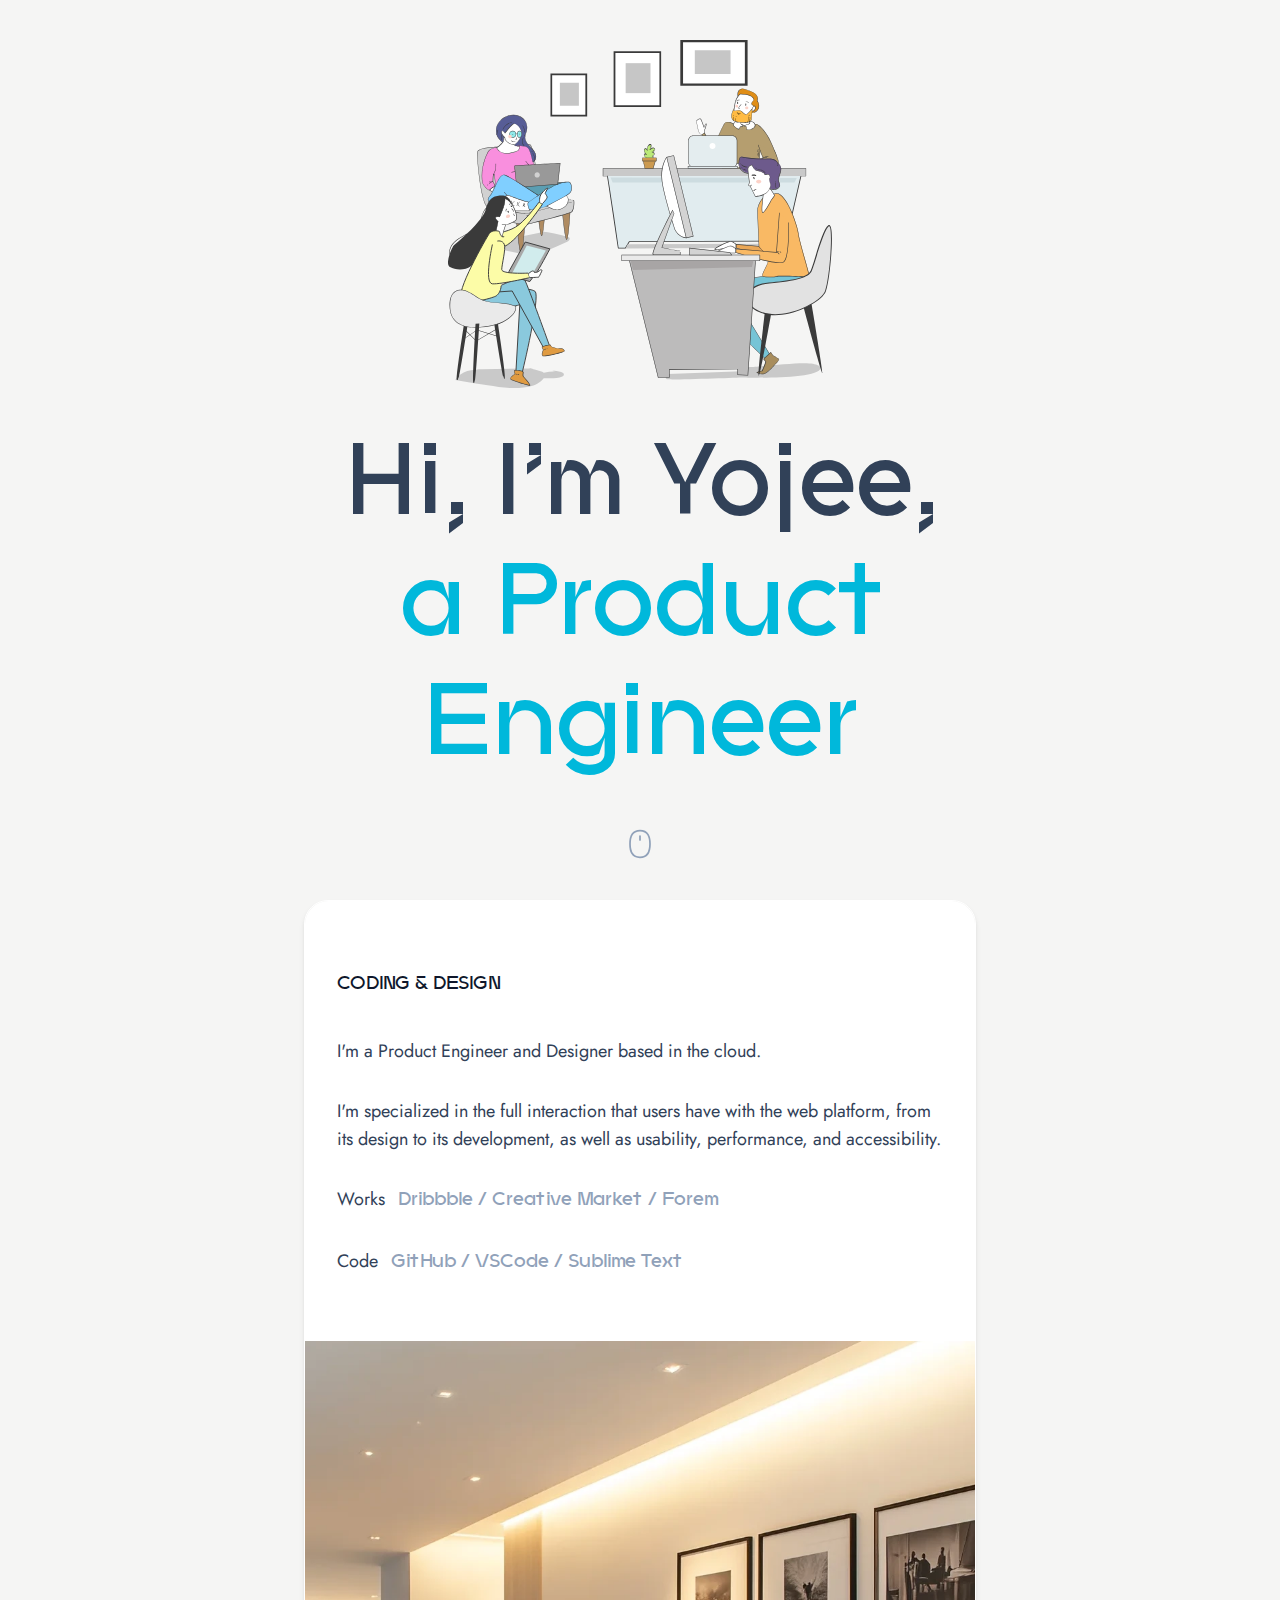
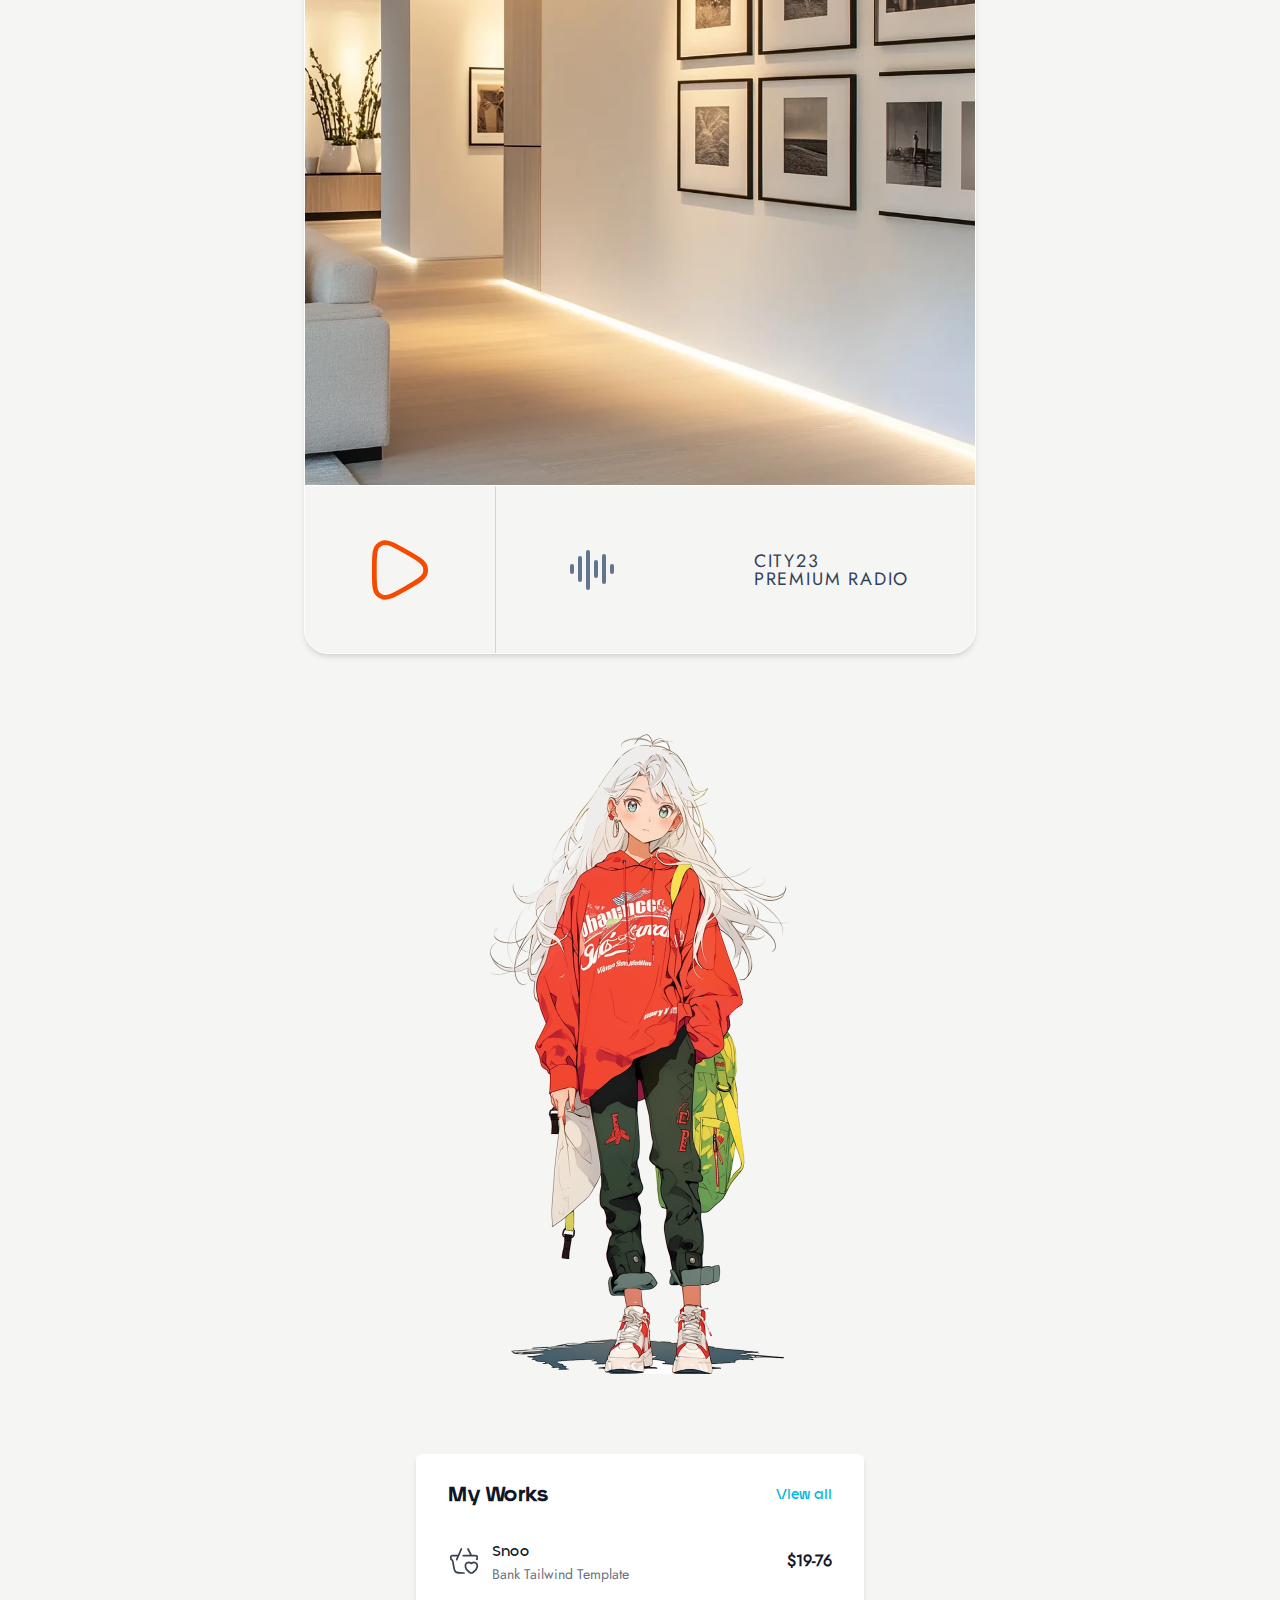
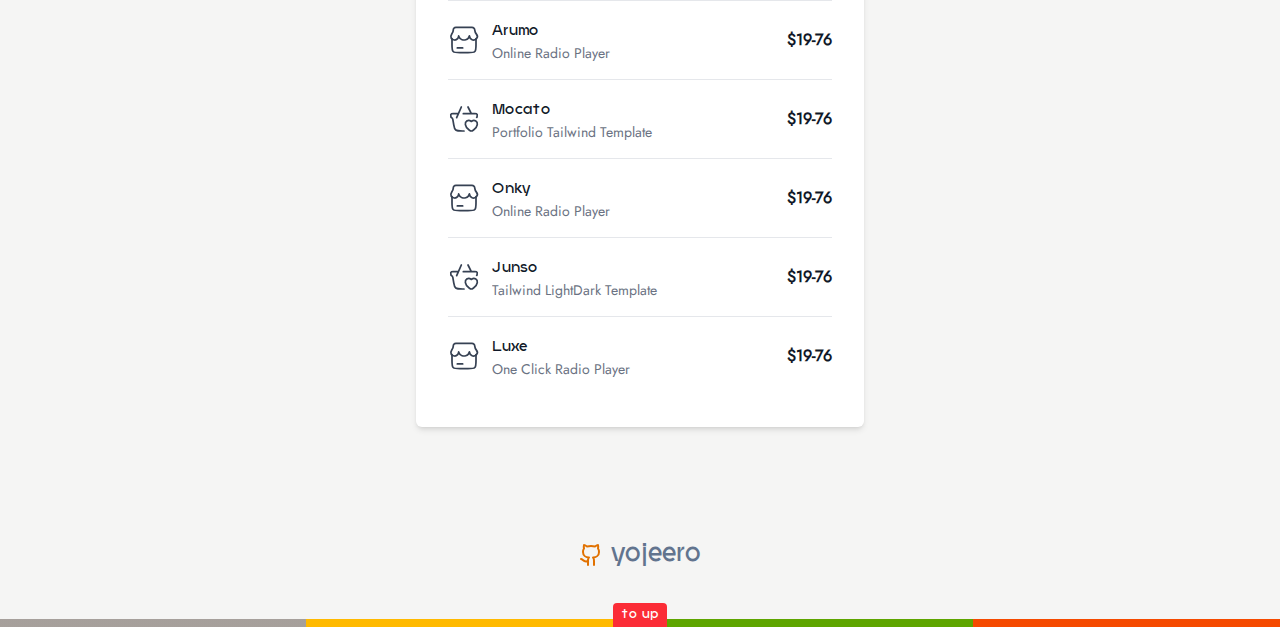
==== index.html @ 5c55a95f "new" ====
<!DOCTYPE html>

<html lang="en">

<head>
    <meta charset="utf-8">

    <meta name="viewport" content="width=device-width, initial-scale=1.0">

    <title> Yojee </title>

    <meta name="description" content="Product Engineer, Product, Engineer, Designer, Yojee, @yojeero" />
    <meta http-equiv="X-UA-Compatible" content="IE=Edge">

    <meta name="p:domain_verify" content="00cc6676e048be4ff7df26f21c56135b"/>

    <link rel="icon" type="image/svg+xml" href="images/fav.svg">

    <!-- STYLE CSS -->
  <link rel="stylesheet" href="css/style.css">

</head>

<body class="bg-stone-100">

  <!-- LOADER -->
  <div class="loader fixed z-50 top-0 right-0 bottom-0 left-0 flex items-center justify-center m-auto bg-gray-100">
    <div class="relative block overflow-hidden w-xs h-2 bg-white
    after:absolute after:top-0 after:left-0 after:w-0 after:h-full after:content-[''] after:animate-[prog_6s_ease-in_infinite] after:bg-gray-700"></div>
  </div>   

  <!-- PAGE -->
<main class="grid justify-center max-w-4xl text-base leading-relaxed text-slate-700 justify-self-center" id="home">

  <!-- HEADER -->
  <div class="grid max-w-5xl min-h-screen place-content-evenly max-sm:p-4">
  
      <div class="grid place-self-center">
        <a href="https://github.com/yojeero" target="_blank">  
          <img class="object-cover w-sm" src="./images/top.svg" alt="">
          <!-- <img class="object-cover w-sm" src="./images/ava.webp" alt=""> -->
        </a>
      </div>
  
      <h1 class="grid leading-tight text-center place-self-center lg:text-8xl text-7xl">Hi, I'm Yojee, <p class="text-cyan-500"> a Product Engineer</p>
      </h1>

      <a href="#foo" class="scroll">
      
        <!-- one time  -->
        <svg class="grid m-auto w-8 h-8 text-slate-400 animate-[scroll_ease-in-out_2.5s_forwards]"
          viewBox="0 0 24 24" xmlns="http://www.w3.org/2000/svg">
          <path fill="none" stroke="currentColor" stroke-linecap="round" stroke-linejoin="round" stroke-width="1.3"
            d="M12 22c6 0 7.5-4.51 7.5-10S18 2 12 2S4.5 6.51 4.5 12S6 22 12 22m0-13V6" color="currentColor" />
        </svg>
      
      </a>     

  </div><!-- end header -->

  <!-- ABOUT -->
    <div class="grid w-full max-w-2xl m-auto border-white bg-stone-100 shadow-md rounded-3xl border-1">              

        <div class="grid px-8 py-16 text-lg bg-white place-content-evenly gap-y-8 rounded-t-3xl">

          <h3 class="leading-10 uppercase text-slate-900">coding &amp; design</h3>

                <div>                  
                I'm a Product Engineer and Designer based in the cloud.
                </div>

                <div>       
                  I'm specialized in the full interaction that users have with the web platform, from its design to its development, as well as usability, performance, and accessibility.
                </div>                

                <div>      

                  <span class="mr-2">Works</span>
                  
                  <a class="transition-all duration-300 cursor-pointer text-slate-400 hover:text-lime-700" href="https://dribbble.com/yojeero" target="_blank">Dribbble / </a><a class="transition-all duration-300 cursor-pointer text-slate-400 hover:text-lime-700" href="https://creativemarket.com/yojeero" target="_blank">Creative Market / </a><a class="transition-all duration-300 cursor-pointer text-slate-400 hover:text-lime-700" href="https://forem.com/yojeero/usb-multiboot-1c4d" target="_blank">Forem</a>                  

                </div>

                <div> 

                  <span class="mr-2">Code</span>                 

                  <a class="transition-all duration-300 cursor-pointer text-slate-400 hover:text-lime-700" href="https://github.com/yojeero" target="_blank">GitHub / </a><a class="transition-all duration-300 cursor-pointer text-slate-400 hover:text-lime-700" href="https://marketplace.visualstudio.com/publishers/Yojeero" target="_blank">VSCode / </a><a class="transition-all duration-300 cursor-pointer text-slate-400 hover:text-lime-700" href="https://packagecontrol.io/browse/authors/yojeero" target="_blank">Sublime Text</a> 

                </div>
              
        </div>

        <!-- SHOT -->
        <div class="grid w-full overflow-hidden h-fit">
          <img src="./images/shot.webp" alt="" id="shot">
        </div>

        <!-- PLAYER -->
         <div class="grid grid-cols-[2fr_2fr_3fr] w-full h-42 border-t-1 border-white">  

          <audio id="audio">
            <source src="https://live.stream.maxfive.com/max5-city23?aggregator=liveradio" type="audio/mp3">
          </audio>

            <div class="grid text-orange-600 transition-all duration-300 ease-in-out bg-transparent border-solid outline-none cursor-pointer play place-content-center place-items-center border-r-1 border-stone-300 hover:bg-white hover:shadow-2xl hover:border-1 hover:border-stone-600 rounded-s-3xl hover:text-slate-400"> 

              <div id="playIcon" class="playIcon stopIcon hover:cursor-pointer">

                <svg class="w-22 h-22" viewBox="0 0 24 24">
                  <path fill="none" stroke="currentColor" stroke-linecap="round" stroke-linejoin="round" stroke-width="1.3"
                    d="M18.89 12.846c-.353 1.343-2.023 2.292-5.364 4.19c-3.23 1.835-4.845 2.752-6.146 2.384a3.25 3.25 0 0 1-1.424-.841C5 17.614 5 15.743 5 12s0-5.614.956-6.579a3.25 3.25 0 0 1 1.424-.84c1.301-.37 2.916.548 6.146 2.383c3.34 1.898 5.011 2.847 5.365 4.19a3.3 3.3 0 0 1 0 1.692"
                    color="currentColor" />
                </svg>            
              
              </div>

              <div id="stopIcon" class="stopIcon hover:cursor-pointer" 
              style="display: none;">

                <svg class="w-22 h-22" viewBox="0 0 24 24">
                  <path fill="none" stroke="currentColor" stroke-linecap="round" stroke-linejoin="round" stroke-width="1.3"
                    d="M4 12c0-3.28 0-4.919.814-6.081a4.5 4.5 0 0 1 1.105-1.105C7.08 4 8.72 4 12 4s4.919 0 6.081.814a4.5 4.5 0 0 1 1.105 1.105C20 7.08 20 8.72 20 12s0 4.919-.814 6.081a4.5 4.5 0 0 1-1.105 1.105C16.92 20 15.28 20 12 20s-4.919 0-6.081-.814a4.5 4.5 0 0 1-1.105-1.105C4 16.92 4 15.28 4 12"
                    color="currentColor" />
                </svg>
      
              </div>

              </div>     
                
              <div id="waveIcon" class="grid pointer-events-none place-content-center place-items-center text-slate-500 ">

                <svg class="w-12 h-12" viewBox="0 0 24 24" fill="none" stroke="currentColor" stroke-width="2"
                  stroke-linecap="round" stroke-linejoin="round">
                  <path d="M2 10v3">
                    <animate attributeName="d" values="M2 10v3; M2 5v13; M2 10v3" dur="1s" repeatCount="indefinite" begin="click" />
                  </path>
                  <path d="M6 6v11">
                    <animate attributeName="d" values="M6 6v11; M6 3v18; M6 6v11" dur="1s" repeatCount="indefinite" begin="click" />
                  </path>
                  <path d="M10 3v18">
                    <animate attributeName="d" values="M10 3v18; M10 8v7; M10 3v18" dur="1s" repeatCount="indefinite" begin="click" />
                  </path>
                  <path d="M14 8v7">
                    <animate attributeName="d" values="M14 8v7; M14 5v13; M14 8v7" dur="1s" repeatCount="indefinite" begin="click" />
                  </path>
                  <path d="M18 5v13">
                    <animate attributeName="d" values="M18 5v13; M18 10v3; M18 5v13" dur="1s" repeatCount="indefinite" begin="click" />
                  </path>
                  <path d="M22 10v3">
                    <animate attributeName="d" values="M22 10v3; M22 6v11; M22 10v3" dur="1s" repeatCount="indefinite" begin="click" />
                  </path>
                </svg>

              </div>

              <div class="grid pointer-events-none place-content-center">

                <p class="p-0 m-0 text-lg leading-none tracking-widest uppercase">CITY23</p>

                <p class="p-0 m-0 text-lg leading-none tracking-widest uppercase">premium radio</p>

               </div>

           </div><!-- end player -->

        </div><!-- end about -->

      <!-- FOOTER -->
  <div class="grid w-full min-h-screen">
    
        <div class="grid mt-20 place-self-center">
          <a href="https://github.com/yojeero" target="_blank">
            <img class="object-cover h-auto m-auto w-xs" src="./images/foo.webp" alt="">
          </a>
        </div>        

<div class="grid w-full max-w-md p-4 m-auto my-20 bg-white rounded-md shadow-md sm:p-8">

  <div class="flex items-center justify-between mb-4">

      <h5 class="text-xl font-bold leading-none text-gray-900">My Works</h5>

      <a href="https://creativemarket.com/yojeero" target="_blank" class="text-sm font-medium text-cyan-500">
          View all
      </a>

 </div>

 <div class="works-card">

      <ul role="list" class="divide-y divide-gray-200">

          <li class="py-3 sm:py-4">          
            <div class="flex items-center">

              <svg class="flex items-center justify-center w-8 h-8 text-gray-700" viewBox="0 0 24 24">
                <path fill="none" stroke="currentColor" stroke-linecap="round" stroke-linejoin="round" stroke-width="1.3"
                  d="M11.5 8h8.696c.625 0 .937 0 1.166.1c1.012.447.56 1.57.39 2.378c-.033.154-.133.247-.252.323M7.5 8H3.804c-.625 0-.937 0-1.166.1c-1.012.447-.56 1.57-.39 2.378a.49.49 0 0 0 .27.335a1.93 1.93 0 0 1 1.09 1.4l.593 3.375c.26 1.485.35 3.606 1.65 4.652c.955.76 2.33.76 5.081.76H12m2.142-7.558c1.207-.731 2.26-.437 2.893.033c.259.192.389.288.465.288s.206-.096.465-.288c.633-.47 1.686-.764 2.893-.033c1.584.96 1.942 4.125-1.71 6.795c-.697.509-1.044.763-1.648.763s-.951-.254-1.647-.763c-3.653-2.67-3.295-5.836-1.711-6.795M6.5 11L10 3m5 0l2.5 5"
                  color="currentColor" />
              </svg>
          
              <div class="flex-1">
                <a href="https://creativemarket.com/yojeero/291223012-Snoo"  target="_blank" class="text-sm font-medium text-gray-900 ms-3 hover:text-green-700">Snoo</a>
                <p class="text-sm text-gray-500 truncate ms-3">
                  Bank Tailwind Template
                </p>
              </div>
          
              <div class="inline-flex items-center text-base font-semibold text-gray-900">
                $19-76
              </div>

            </div>          
          </li>

          <li class="py-3 sm:py-4">          
            <div class="flex items-center">

              <svg class="flex items-center justify-center w-8 h-8 text-gray-700" viewBox="0 0 24 24">
                <g fill="none" stroke="currentColor" stroke-linecap="round" stroke-linejoin="round" stroke-width="1.3"
                  color="currentColor">
                  <path
                    d="M3 10.987v4.506c0 2.833 0 4.249.879 5.129c.878.88 2.293.88 5.121.88h6c2.828 0 4.243 0 5.121-.88S21 18.326 21 15.493v-4.506M7 17.974h4" />
                  <path
                    d="M17.796 2.5L6.15 2.53c-1.738-.09-2.184 1.249-2.184 1.903c0 .585-.075 1.438-1.14 3.042c-1.066 1.603-.986 2.08-.385 3.19c.498.92 1.766 1.28 2.428 1.341c2.1.048 3.122-1.766 3.122-3.041c1.042 3.203 4.005 3.203 5.325 2.837c1.322-.367 2.456-1.68 2.723-2.837c.156 1.437.63 2.276 2.027 2.852c1.449.597 2.694-.315 3.319-.9s1.026-1.883-.088-3.31c-.768-.984-1.089-1.912-1.194-2.872c-.06-.557-.114-1.155-.506-1.536c-.572-.556-1.394-.725-1.801-.699" />
                </g>
              </svg>
          
              <div class="flex-1">
                <a href="https://creativemarket.com/yojeero/15176617-Arumo"  target="_blank" class="text-sm font-medium text-gray-900 ms-3 hover:text-green-700">Arumo</a>
                <p class="text-sm text-gray-500 truncate ms-3">
                  Online Radio Player
                </p>
              </div>
          
              <div class="inline-flex items-center text-base font-semibold text-gray-900">
                $19-76
              </div>

            </div>          
          </li>

        <li class="py-3 sm:py-4">        
          <div class="flex items-center">

            <svg class="flex items-center justify-center w-8 h-8 text-gray-700" viewBox="0 0 24 24">
              <path fill="none" stroke="currentColor" stroke-linecap="round" stroke-linejoin="round" stroke-width="1.3"
                d="M11.5 8h8.696c.625 0 .937 0 1.166.1c1.012.447.56 1.57.39 2.378c-.033.154-.133.247-.252.323M7.5 8H3.804c-.625 0-.937 0-1.166.1c-1.012.447-.56 1.57-.39 2.378a.49.49 0 0 0 .27.335a1.93 1.93 0 0 1 1.09 1.4l.593 3.375c.26 1.485.35 3.606 1.65 4.652c.955.76 2.33.76 5.081.76H12m2.142-7.558c1.207-.731 2.26-.437 2.893.033c.259.192.389.288.465.288s.206-.096.465-.288c.633-.47 1.686-.764 2.893-.033c1.584.96 1.942 4.125-1.71 6.795c-.697.509-1.044.763-1.648.763s-.951-.254-1.647-.763c-3.653-2.67-3.295-5.836-1.711-6.795M6.5 11L10 3m5 0l2.5 5"
                color="currentColor" />
            </svg>
        
            <div class="flex-1">
              <a href="https://creativemarket.com/yojeero/3527594-Mocato"  target="_blank" class="text-sm font-medium text-gray-900 ms-3 hover:text-green-700">Mocato</a>
              <p class="text-sm text-gray-500 truncate ms-3">
                Portfolio Tailwind Template
              </p>
            </div>
        
            <div class="inline-flex items-center text-base font-semibold text-gray-900">
              $19-76
            </div>

          </div>        
        </li>

        <li class="py-3 sm:py-4">        
          <div class="flex items-center">

            <svg class="flex items-center justify-center w-8 h-8 text-gray-700" viewBox="0 0 24 24">
              <g fill="none" stroke="currentColor" stroke-linecap="round" stroke-linejoin="round" stroke-width="1.3"
                color="currentColor">
                <path
                  d="M3 10.987v4.506c0 2.833 0 4.249.879 5.129c.878.88 2.293.88 5.121.88h6c2.828 0 4.243 0 5.121-.88S21 18.326 21 15.493v-4.506M7 17.974h4" />
                <path
                  d="M17.796 2.5L6.15 2.53c-1.738-.09-2.184 1.249-2.184 1.903c0 .585-.075 1.438-1.14 3.042c-1.066 1.603-.986 2.08-.385 3.19c.498.92 1.766 1.28 2.428 1.341c2.1.048 3.122-1.766 3.122-3.041c1.042 3.203 4.005 3.203 5.325 2.837c1.322-.367 2.456-1.68 2.723-2.837c.156 1.437.63 2.276 2.027 2.852c1.449.597 2.694-.315 3.319-.9s1.026-1.883-.088-3.31c-.768-.984-1.089-1.912-1.194-2.872c-.06-.557-.114-1.155-.506-1.536c-.572-.556-1.394-.725-1.801-.699" />
              </g>
            </svg>
        
            <div class="flex-1">
              <a href="https://creativemarket.com/yojeero/6230784-Onky"  target="_blank" class="text-sm font-medium text-gray-900 ms-3 hover:text-green-700">Onky</a>
              <p class="text-sm text-gray-500 truncate ms-3">
                Online Radio Player
              </p>
            </div>
        
            <div class="inline-flex items-center text-base font-semibold text-gray-900">
              $19-76
            </div>

          </div>        
        </li>

        <li class="py-3 sm:py-4">        
          <div class="flex items-center">

            <svg class="flex items-center justify-center w-8 h-8 text-gray-700" viewBox="0 0 24 24">
              <path fill="none" stroke="currentColor" stroke-linecap="round" stroke-linejoin="round" stroke-width="1.3"
                d="M11.5 8h8.696c.625 0 .937 0 1.166.1c1.012.447.56 1.57.39 2.378c-.033.154-.133.247-.252.323M7.5 8H3.804c-.625 0-.937 0-1.166.1c-1.012.447-.56 1.57-.39 2.378a.49.49 0 0 0 .27.335a1.93 1.93 0 0 1 1.09 1.4l.593 3.375c.26 1.485.35 3.606 1.65 4.652c.955.76 2.33.76 5.081.76H12m2.142-7.558c1.207-.731 2.26-.437 2.893.033c.259.192.389.288.465.288s.206-.096.465-.288c.633-.47 1.686-.764 2.893-.033c1.584.96 1.942 4.125-1.71 6.795c-.697.509-1.044.763-1.648.763s-.951-.254-1.647-.763c-3.653-2.67-3.295-5.836-1.711-6.795M6.5 11L10 3m5 0l2.5 5"
                color="currentColor" />
            </svg>            
        
            <div class="flex-1">
              <a href="https://creativemarket.com/yojeero/6038211-Junso" target="_blank" class="text-sm font-medium text-gray-900 ms-3 hover:text-green-700">Junso</a>
              <p class="text-sm text-gray-500 truncate ms-3">
                Tailwind LightDark Template
              </p>
            </div>
        
            <div class="inline-flex items-center text-base font-semibold text-gray-900">
              $19-76
            </div>

          </div>        
        </li>

        <li class="py-3 sm:py-4">        
          <div class="flex items-center">

           <svg class="flex items-center justify-center w-8 h-8 text-gray-700" viewBox="0 0 24 24">
              <g fill="none" stroke="currentColor" stroke-linecap="round" stroke-linejoin="round" stroke-width="1.3"
                color="currentColor">
                <path
                  d="M3 10.987v4.506c0 2.833 0 4.249.879 5.129c.878.88 2.293.88 5.121.88h6c2.828 0 4.243 0 5.121-.88S21 18.326 21 15.493v-4.506M7 17.974h4" />
                <path
                  d="M17.796 2.5L6.15 2.53c-1.738-.09-2.184 1.249-2.184 1.903c0 .585-.075 1.438-1.14 3.042c-1.066 1.603-.986 2.08-.385 3.19c.498.92 1.766 1.28 2.428 1.341c2.1.048 3.122-1.766 3.122-3.041c1.042 3.203 4.005 3.203 5.325 2.837c1.322-.367 2.456-1.68 2.723-2.837c.156 1.437.63 2.276 2.027 2.852c1.449.597 2.694-.315 3.319-.9s1.026-1.883-.088-3.31c-.768-.984-1.089-1.912-1.194-2.872c-.06-.557-.114-1.155-.506-1.536c-.572-.556-1.394-.725-1.801-.699" />
              </g>
            </svg>
        
            <div class="flex-1">
              <a href="https://creativemarket.com/yojeero/291024376-Luxe"  target="_blank" class="text-sm font-medium text-gray-900 ms-3 hover:text-green-700">Luxe</a>
              <p class="text-sm text-gray-500 truncate ms-3">
                One Click Radio Player
              </p>
            </div>
        
            <div class="inline-flex items-center text-base font-semibold text-gray-900">
              $19-76
            </div>

          </div>        
        </li>

      </ul>

 </div>
</div>

    </div><!-- end footer -->

    <!-- YOJEE -->   
    <div class="grid w-full h-24 place-items-center" id="foo">

    <a class="flex items-center justify-center text-2xl text-slate-500 hover:text-green-700" href="https://github.com/yojeero" target="_blank">

      <svg class="w-6 h-6 mr-2 text-amber-600" viewBox="0 0 24 24" fill="none" stroke="currentColor"
        stroke-width="2" stroke-linecap="round" stroke-linejoin="round">
        <path
          d="M15 22v-4a4.8 4.8 0 0 0-1-3.5c3 0 6-2 6-5.5.08-1.25-.27-2.48-1-3.5.28-1.15.28-2.35 0-3.5 0 0-1 0-3 1.5-2.64-.5-5.36-.5-8 0C6 2 5 2 5 2c-.3 1.15-.3 2.35 0 3.5A5.403 5.403 0 0 0 4 9c0 3.5 3 5.5 6 5.5-.39.49-.68 1.05-.85 1.65-.17.6-.22 1.23-.15 1.85v4" />
        <path d="M9 18c-4.51 2-5-2-7-2" />
      </svg>
    
       yojeero    
      </a>
    
    </div><!-- end yojee -->

</main><!-- end page -->

  <!-- COLOR FOOTER LINE -->
<a href="#home" class="flex items-end w-full scroll">

    <div class="w-1/2 h-2 bg-gradient-to-r from-stone-400 from-50% to-amber-400 to-50%">
    </div>

    <div class="grid h-6 text-xs text-white bg-red-500 rounded-tl-sm rounded-tr-sm w-14 place-items-center">to up</div>

    <div class="w-1/2 h-2 bg-gradient-to-r from-lime-600 from-50% to-orange-600 to-50%">
    </div>

</a>

  <!-- LOADER HIDE -->
  <script>
    setTimeout(function () {
      document.querySelector(".loader").style.display = "none";
    }, 100);
  </script>

   <!-- ALL JS -->
   <script src="js/page.js"></script>

</body>
</html>
---- css/style.css ----
/*! tailwindcss v4.0.1 | MIT License | https://tailwindcss.com */
@layer theme {
  :root, :host {
    --font-sans: ui-sans-serif, system-ui, sans-serif, "Apple Color Emoji", "Segoe UI Emoji", "Segoe UI Symbol", "Noto Color Emoji";
    --font-serif: ui-serif, Georgia, Cambria, "Times New Roman", Times, serif;
    --font-mono: ui-monospace, SFMono-Regular, Menlo, Monaco, Consolas, "Liberation Mono", "Courier New", monospace;
    --color-red-50: oklch(.971 .013 17.38);
    --color-red-100: oklch(.936 .032 17.717);
    --color-red-200: oklch(.885 .062 18.334);
    --color-red-300: oklch(.808 .114 19.571);
    --color-red-400: oklch(.704 .191 22.216);
    --color-red-500: oklch(.637 .237 25.331);
    --color-red-600: oklch(.577 .245 27.325);
    --color-red-700: oklch(.505 .213 27.518);
    --color-red-800: oklch(.444 .177 26.899);
    --color-red-900: oklch(.396 .141 25.723);
    --color-red-950: oklch(.258 .092 26.042);
    --color-orange-50: oklch(.98 .016 73.684);
    --color-orange-100: oklch(.954 .038 75.164);
    --color-orange-200: oklch(.901 .076 70.697);
    --color-orange-300: oklch(.837 .128 66.29);
    --color-orange-400: oklch(.75 .183 55.934);
    --color-orange-500: oklch(.705 .213 47.604);
    --color-orange-600: oklch(.646 .222 41.116);
    --color-orange-700: oklch(.553 .195 38.402);
    --color-orange-800: oklch(.47 .157 37.304);
    --color-orange-900: oklch(.408 .123 38.172);
    --color-orange-950: oklch(.266 .079 36.259);
    --color-amber-50: oklch(.987 .022 95.277);
    --color-amber-100: oklch(.962 .059 95.617);
    --color-amber-200: oklch(.924 .12 95.746);
    --color-amber-300: oklch(.879 .169 91.605);
    --color-amber-400: oklch(.828 .189 84.429);
    --color-amber-500: oklch(.769 .188 70.08);
    --color-amber-600: oklch(.666 .179 58.318);
    --color-amber-700: oklch(.555 .163 48.998);
    --color-amber-800: oklch(.473 .137 46.201);
    --color-amber-900: oklch(.414 .112 45.904);
    --color-amber-950: oklch(.279 .077 45.635);
    --color-yellow-50: oklch(.987 .026 102.212);
    --color-yellow-100: oklch(.973 .071 103.193);
    --color-yellow-200: oklch(.945 .129 101.54);
    --color-yellow-300: oklch(.905 .182 98.111);
    --color-yellow-400: oklch(.852 .199 91.936);
    --color-yellow-500: oklch(.795 .184 86.047);
    --color-yellow-600: oklch(.681 .162 75.834);
    --color-yellow-700: oklch(.554 .135 66.442);
    --color-yellow-800: oklch(.476 .114 61.907);
    --color-yellow-900: oklch(.421 .095 57.708);
    --color-yellow-950: oklch(.286 .066 53.813);
    --color-lime-50: oklch(.986 .031 120.757);
    --color-lime-100: oklch(.967 .067 122.328);
    --color-lime-200: oklch(.938 .127 124.321);
    --color-lime-300: oklch(.897 .196 126.665);
    --color-lime-400: oklch(.841 .238 128.85);
    --color-lime-500: oklch(.768 .233 130.85);
    --color-lime-600: oklch(.648 .2 131.684);
    --color-lime-700: oklch(.532 .157 131.589);
    --color-lime-800: oklch(.453 .124 130.933);
    --color-lime-900: oklch(.405 .101 131.063);
    --color-lime-950: oklch(.274 .072 132.109);
    --color-green-50: oklch(.982 .018 155.826);
    --color-green-100: oklch(.962 .044 156.743);
    --color-green-200: oklch(.925 .084 155.995);
    --color-green-300: oklch(.871 .15 154.449);
    --color-green-400: oklch(.792 .209 151.711);
    --color-green-500: oklch(.723 .219 149.579);
    --color-green-600: oklch(.627 .194 149.214);
    --color-green-700: oklch(.527 .154 150.069);
    --color-green-800: oklch(.448 .119 151.328);
    --color-green-900: oklch(.393 .095 152.535);
    --color-green-950: oklch(.266 .065 152.934);
    --color-emerald-50: oklch(.979 .021 166.113);
    --color-emerald-100: oklch(.95 .052 163.051);
    --color-emerald-200: oklch(.905 .093 164.15);
    --color-emerald-300: oklch(.845 .143 164.978);
    --color-emerald-400: oklch(.765 .177 163.223);
    --color-emerald-500: oklch(.696 .17 162.48);
    --color-emerald-600: oklch(.596 .145 163.225);
    --color-emerald-700: oklch(.508 .118 165.612);
    --color-emerald-800: oklch(.432 .095 166.913);
    --color-emerald-900: oklch(.378 .077 168.94);
    --color-emerald-950: oklch(.262 .051 172.552);
    --color-teal-50: oklch(.984 .014 180.72);
    --color-teal-100: oklch(.953 .051 180.801);
    --color-teal-200: oklch(.91 .096 180.426);
    --color-teal-300: oklch(.855 .138 181.071);
    --color-teal-400: oklch(.777 .152 181.912);
    --color-teal-500: oklch(.704 .14 182.503);
    --color-teal-600: oklch(.6 .118 184.704);
    --color-teal-700: oklch(.511 .096 186.391);
    --color-teal-800: oklch(.437 .078 188.216);
    --color-teal-900: oklch(.386 .063 188.416);
    --color-teal-950: oklch(.277 .046 192.524);
    --color-cyan-50: oklch(.984 .019 200.873);
    --color-cyan-100: oklch(.956 .045 203.388);
    --color-cyan-200: oklch(.917 .08 205.041);
    --color-cyan-300: oklch(.865 .127 207.078);
    --color-cyan-400: oklch(.789 .154 211.53);
    --color-cyan-500: oklch(.715 .143 215.221);
    --color-cyan-600: oklch(.609 .126 221.723);
    --color-cyan-700: oklch(.52 .105 223.128);
    --color-cyan-800: oklch(.45 .085 224.283);
    --color-cyan-900: oklch(.398 .07 227.392);
    --color-cyan-950: oklch(.302 .056 229.695);
    --color-sky-50: oklch(.977 .013 236.62);
    --color-sky-100: oklch(.951 .026 236.824);
    --color-sky-200: oklch(.901 .058 230.902);
    --color-sky-300: oklch(.828 .111 230.318);
    --color-sky-400: oklch(.746 .16 232.661);
    --color-sky-500: oklch(.685 .169 237.323);
    --color-sky-600: oklch(.588 .158 241.966);
    --color-sky-700: oklch(.5 .134 242.749);
    --color-sky-800: oklch(.443 .11 240.79);
    --color-sky-900: oklch(.391 .09 240.876);
    --color-sky-950: oklch(.293 .066 243.157);
    --color-blue-50: oklch(.97 .014 254.604);
    --color-blue-100: oklch(.932 .032 255.585);
    --color-blue-200: oklch(.882 .059 254.128);
    --color-blue-300: oklch(.809 .105 251.813);
    --color-blue-400: oklch(.707 .165 254.624);
    --color-blue-500: oklch(.623 .214 259.815);
    --color-blue-600: oklch(.546 .245 262.881);
    --color-blue-700: oklch(.488 .243 264.376);
    --color-blue-800: oklch(.424 .199 265.638);
    --color-blue-900: oklch(.379 .146 265.522);
    --color-blue-950: oklch(.282 .091 267.935);
    --color-indigo-50: oklch(.962 .018 272.314);
    --color-indigo-100: oklch(.93 .034 272.788);
    --color-indigo-200: oklch(.87 .065 274.039);
    --color-indigo-300: oklch(.785 .115 274.713);
    --color-indigo-400: oklch(.673 .182 276.935);
    --color-indigo-500: oklch(.585 .233 277.117);
    --color-indigo-600: oklch(.511 .262 276.966);
    --color-indigo-700: oklch(.457 .24 277.023);
    --color-indigo-800: oklch(.398 .195 277.366);
    --color-indigo-900: oklch(.359 .144 278.697);
    --color-indigo-950: oklch(.257 .09 281.288);
    --color-violet-50: oklch(.969 .016 293.756);
    --color-violet-100: oklch(.943 .029 294.588);
    --color-violet-200: oklch(.894 .057 293.283);
    --color-violet-300: oklch(.811 .111 293.571);
    --color-violet-400: oklch(.702 .183 293.541);
    --color-violet-500: oklch(.606 .25 292.717);
    --color-violet-600: oklch(.541 .281 293.009);
    --color-violet-700: oklch(.491 .27 292.581);
    --color-violet-800: oklch(.432 .232 292.759);
    --color-violet-900: oklch(.38 .189 293.745);
    --color-violet-950: oklch(.283 .141 291.089);
    --color-purple-50: oklch(.977 .014 308.299);
    --color-purple-100: oklch(.946 .033 307.174);
    --color-purple-200: oklch(.902 .063 306.703);
    --color-purple-300: oklch(.827 .119 306.383);
    --color-purple-400: oklch(.714 .203 305.504);
    --color-purple-500: oklch(.627 .265 303.9);
    --color-purple-600: oklch(.558 .288 302.321);
    --color-purple-700: oklch(.496 .265 301.924);
    --color-purple-800: oklch(.438 .218 303.724);
    --color-purple-900: oklch(.381 .176 304.987);
    --color-purple-950: oklch(.291 .149 302.717);
    --color-fuchsia-50: oklch(.977 .017 320.058);
    --color-fuchsia-100: oklch(.952 .037 318.852);
    --color-fuchsia-200: oklch(.903 .076 319.62);
    --color-fuchsia-300: oklch(.833 .145 321.434);
    --color-fuchsia-400: oklch(.74 .238 322.16);
    --color-fuchsia-500: oklch(.667 .295 322.15);
    --color-fuchsia-600: oklch(.591 .293 322.896);
    --color-fuchsia-700: oklch(.518 .253 323.949);
    --color-fuchsia-800: oklch(.452 .211 324.591);
    --color-fuchsia-900: oklch(.401 .17 325.612);
    --color-fuchsia-950: oklch(.293 .136 325.661);
    --color-pink-50: oklch(.971 .014 343.198);
    --color-pink-100: oklch(.948 .028 342.258);
    --color-pink-200: oklch(.899 .061 343.231);
    --color-pink-300: oklch(.823 .12 346.018);
    --color-pink-400: oklch(.718 .202 349.761);
    --color-pink-500: oklch(.656 .241 354.308);
    --color-pink-600: oklch(.592 .249 .584);
    --color-pink-700: oklch(.525 .223 3.958);
    --color-pink-800: oklch(.459 .187 3.815);
    --color-pink-900: oklch(.408 .153 2.432);
    --color-pink-950: oklch(.284 .109 3.907);
    --color-rose-50: oklch(.969 .015 12.422);
    --color-rose-100: oklch(.941 .03 12.58);
    --color-rose-200: oklch(.892 .058 10.001);
    --color-rose-300: oklch(.81 .117 11.638);
    --color-rose-400: oklch(.712 .194 13.428);
    --color-rose-500: oklch(.645 .246 16.439);
    --color-rose-600: oklch(.586 .253 17.585);
    --color-rose-700: oklch(.514 .222 16.935);
    --color-rose-800: oklch(.455 .188 13.697);
    --color-rose-900: oklch(.41 .159 10.272);
    --color-rose-950: oklch(.271 .105 12.094);
    --color-slate-50: oklch(.984 .003 247.858);
    --color-slate-100: oklch(.968 .007 247.896);
    --color-slate-200: oklch(.929 .013 255.508);
    --color-slate-300: oklch(.869 .022 252.894);
    --color-slate-400: oklch(.704 .04 256.788);
    --color-slate-500: oklch(.554 .046 257.417);
    --color-slate-600: oklch(.446 .043 257.281);
    --color-slate-700: oklch(.372 .044 257.287);
    --color-slate-800: oklch(.279 .041 260.031);
    --color-slate-900: oklch(.208 .042 265.755);
    --color-slate-950: oklch(.129 .042 264.695);
    --color-gray-50: oklch(.985 .002 247.839);
    --color-gray-100: oklch(.967 .003 264.542);
    --color-gray-200: oklch(.928 .006 264.531);
    --color-gray-300: oklch(.872 .01 258.338);
    --color-gray-400: oklch(.707 .022 261.325);
    --color-gray-500: oklch(.551 .027 264.364);
    --color-gray-600: oklch(.446 .03 256.802);
    --color-gray-700: oklch(.373 .034 259.733);
    --color-gray-800: oklch(.278 .033 256.848);
    --color-gray-900: oklch(.21 .034 264.665);
    --color-gray-950: oklch(.13 .028 261.692);
    --color-zinc-50: oklch(.985 0 0);
    --color-zinc-100: oklch(.967 .001 286.375);
    --color-zinc-200: oklch(.92 .004 286.32);
    --color-zinc-300: oklch(.871 .006 286.286);
    --color-zinc-400: oklch(.705 .015 286.067);
    --color-zinc-500: oklch(.552 .016 285.938);
    --color-zinc-600: oklch(.442 .017 285.786);
    --color-zinc-700: oklch(.37 .013 285.805);
    --color-zinc-800: oklch(.274 .006 286.033);
    --color-zinc-900: oklch(.21 .006 285.885);
    --color-zinc-950: oklch(.141 .005 285.823);
    --color-neutral-50: oklch(.985 0 0);
    --color-neutral-100: oklch(.97 0 0);
    --color-neutral-200: oklch(.922 0 0);
    --color-neutral-300: oklch(.87 0 0);
    --color-neutral-400: oklch(.708 0 0);
    --color-neutral-500: oklch(.556 0 0);
    --color-neutral-600: oklch(.439 0 0);
    --color-neutral-700: oklch(.371 0 0);
    --color-neutral-800: oklch(.269 0 0);
    --color-neutral-900: oklch(.205 0 0);
    --color-neutral-950: oklch(.145 0 0);
    --color-stone-50: oklch(.985 .001 106.423);
    --color-stone-100: oklch(.97 .001 106.424);
    --color-stone-200: oklch(.923 .003 48.717);
    --color-stone-300: oklch(.869 .005 56.366);
    --color-stone-400: oklch(.709 .01 56.259);
    --color-stone-500: oklch(.553 .013 58.071);
    --color-stone-600: oklch(.444 .011 73.639);
    --color-stone-700: oklch(.374 .01 67.558);
    --color-stone-800: oklch(.268 .007 34.298);
    --color-stone-900: oklch(.216 .006 56.043);
    --color-stone-950: oklch(.147 .004 49.25);
    --color-black: #000;
    --color-white: #fff;
    --spacing: .25rem;
    --breakpoint-sm: 40rem;
    --breakpoint-md: 48rem;
    --breakpoint-lg: 64rem;
    --breakpoint-xl: 80rem;
    --breakpoint-2xl: 96rem;
    --container-3xs: 16rem;
    --container-2xs: 18rem;
    --container-xs: 20rem;
    --container-sm: 24rem;
    --container-md: 28rem;
    --container-lg: 32rem;
    --container-xl: 36rem;
    --container-2xl: 42rem;
    --container-3xl: 48rem;
    --container-4xl: 56rem;
    --container-5xl: 64rem;
    --container-6xl: 72rem;
    --container-7xl: 80rem;
    --text-xs: .75rem;
    --text-xs--line-height: calc(1 / .75);
    --text-sm: .875rem;
    --text-sm--line-height: calc(1.25 / .875);
    --text-base: 1rem;
    --text-base--line-height: calc(1.5 / 1);
    --text-lg: 1.125rem;
    --text-lg--line-height: calc(1.75 / 1.125);
    --text-xl: 1.25rem;
    --text-xl--line-height: calc(1.75 / 1.25);
    --text-2xl: 1.5rem;
    --text-2xl--line-height: calc(2 / 1.5);
    --text-3xl: 1.875rem;
    --text-3xl--line-height: calc(2.25 / 1.875);
    --text-4xl: 2.25rem;
    --text-4xl--line-height: calc(2.5 / 2.25);
    --text-5xl: 3rem;
    --text-5xl--line-height: 1;
    --text-6xl: 3.75rem;
    --text-6xl--line-height: 1;
    --text-7xl: 4.5rem;
    --text-7xl--line-height: 1;
    --text-8xl: 6rem;
    --text-8xl--line-height: 1;
    --text-9xl: 8rem;
    --text-9xl--line-height: 1;
    --font-weight-thin: 100;
    --font-weight-extralight: 200;
    --font-weight-light: 300;
    --font-weight-normal: 400;
    --font-weight-medium: 500;
    --font-weight-semibold: 600;
    --font-weight-bold: 700;
    --font-weight-extrabold: 800;
    --font-weight-black: 900;
    --tracking-tighter: -.05em;
    --tracking-tight: -.025em;
    --tracking-normal: 0em;
    --tracking-wide: .025em;
    --tracking-wider: .05em;
    --tracking-widest: .1em;
    --leading-tight: 1.25;
    --leading-snug: 1.375;
    --leading-normal: 1.5;
    --leading-relaxed: 1.625;
    --leading-loose: 2;
    --radius-xs: .125rem;
    --radius-sm: .25rem;
    --radius-md: .375rem;
    --radius-lg: .5rem;
    --radius-xl: .75rem;
    --radius-2xl: 1rem;
    --radius-3xl: 1.5rem;
    --radius-4xl: 2rem;
    --shadow-2xs: 0 1px #0000000d;
    --shadow-xs: 0 1px 2px 0 #0000000d;
    --shadow-sm: 0 1px 3px 0 #0000001a, 0 1px 2px -1px #0000001a;
    --shadow-md: 0 4px 6px -1px #0000001a, 0 2px 4px -2px #0000001a;
    --shadow-lg: 0 10px 15px -3px #0000001a, 0 4px 6px -4px #0000001a;
    --shadow-xl: 0 20px 25px -5px #0000001a, 0 8px 10px -6px #0000001a;
    --shadow-2xl: 0 25px 50px -12px #00000040;
    --inset-shadow-2xs: inset 0 1px #0000000d;
    --inset-shadow-xs: inset 0 1px 1px #0000000d;
    --inset-shadow-sm: inset 0 2px 4px #0000000d;
    --drop-shadow-xs: 0 1px 1px #0000000d;
    --drop-shadow-sm: 0 1px 2px #00000026;
    --drop-shadow-md: 0 3px 3px #0000001f;
    --drop-shadow-lg: 0 4px 4px #00000026;
    --drop-shadow-xl: 0 9px 7px #0000001a;
    --drop-shadow-2xl: 0 25px 25px #00000026;
    --ease-in: cubic-bezier(.4, 0, 1, 1);
    --ease-out: cubic-bezier(0, 0, .2, 1);
    --ease-in-out: cubic-bezier(.4, 0, .2, 1);
    --animate-spin: spin 1s linear infinite;
    --animate-ping: ping 1s cubic-bezier(0, 0, .2, 1) infinite;
    --animate-pulse: pulse 2s cubic-bezier(.4, 0, .6, 1) infinite;
    --animate-bounce: bounce 1s infinite;
    --blur-xs: 4px;
    --blur-sm: 8px;
    --blur-md: 12px;
    --blur-lg: 16px;
    --blur-xl: 24px;
    --blur-2xl: 40px;
    --blur-3xl: 64px;
    --perspective-dramatic: 100px;
    --perspective-near: 300px;
    --perspective-normal: 500px;
    --perspective-midrange: 800px;
    --perspective-distant: 1200px;
    --aspect-video: 16 / 9;
    --default-transition-duration: .15s;
    --default-transition-timing-function: cubic-bezier(.4, 0, .2, 1);
    --default-font-family: var(--font-sans);
    --default-font-feature-settings: var(--font-sans--font-feature-settings);
    --default-font-variation-settings: var(--font-sans--font-variation-settings);
    --default-mono-font-family: var(--font-mono);
    --default-mono-font-feature-settings: var(--font-mono--font-feature-settings);
    --default-mono-font-variation-settings: var(--font-mono--font-variation-settings);
  }
}

@layer base {
  *, :after, :before, ::backdrop {
    box-sizing: border-box;
    border: 0 solid;
    margin: 0;
    padding: 0;
  }

  ::file-selector-button {
    box-sizing: border-box;
    border: 0 solid;
    margin: 0;
    padding: 0;
  }

  html, :host {
    -webkit-text-size-adjust: 100%;
    tab-size: 4;
    line-height: 1.5;
    font-family: var(--default-font-family, ui-sans-serif, system-ui, sans-serif, "Apple Color Emoji", "Segoe UI Emoji", "Segoe UI Symbol", "Noto Color Emoji");
    font-feature-settings: var(--default-font-feature-settings, normal);
    font-variation-settings: var(--default-font-variation-settings, normal);
    -webkit-tap-highlight-color: transparent;
  }

  body {
    line-height: inherit;
  }

  hr {
    height: 0;
    color: inherit;
    border-top-width: 1px;
  }

  abbr:where([title]) {
    -webkit-text-decoration: underline dotted;
    text-decoration: underline dotted;
  }

  h1, h2, h3, h4, h5, h6 {
    font-size: inherit;
    font-weight: inherit;
  }

  a {
    color: inherit;
    -webkit-text-decoration: inherit;
    -webkit-text-decoration: inherit;
    -webkit-text-decoration: inherit;
    text-decoration: inherit;
  }

  b, strong {
    font-weight: bolder;
  }

  code, kbd, samp, pre {
    font-family: var(--default-mono-font-family, ui-monospace, SFMono-Regular, Menlo, Monaco, Consolas, "Liberation Mono", "Courier New", monospace);
    font-feature-settings: var(--default-mono-font-feature-settings, normal);
    font-variation-settings: var(--default-mono-font-variation-settings, normal);
    font-size: 1em;
  }

  small {
    font-size: 80%;
  }

  sub, sup {
    vertical-align: baseline;
    font-size: 75%;
    line-height: 0;
    position: relative;
  }

  sub {
    bottom: -.25em;
  }

  sup {
    top: -.5em;
  }

  table {
    text-indent: 0;
    border-color: inherit;
    border-collapse: collapse;
  }

  :-moz-focusring {
    outline: auto;
  }

  progress {
    vertical-align: baseline;
  }

  summary {
    display: list-item;
  }

  ol, ul, menu {
    list-style: none;
  }

  img, svg, video, canvas, audio, iframe, embed, object {
    vertical-align: middle;
    display: block;
  }

  img, video {
    max-width: 100%;
    height: auto;
  }

  button, input, select, optgroup, textarea {
    font: inherit;
    font-feature-settings: inherit;
    font-variation-settings: inherit;
    letter-spacing: inherit;
    color: inherit;
    opacity: 1;
    background-color: #0000;
    border-radius: 0;
  }

  ::file-selector-button {
    font: inherit;
    font-feature-settings: inherit;
    font-variation-settings: inherit;
    letter-spacing: inherit;
    color: inherit;
    opacity: 1;
    background-color: #0000;
    border-radius: 0;
  }

  :where(select:is([multiple], [size])) optgroup {
    font-weight: bolder;
  }

  :where(select:is([multiple], [size])) optgroup option {
    padding-inline-start: 20px;
  }

  ::file-selector-button {
    margin-inline-end: 4px;
  }

  ::placeholder {
    opacity: 1;
    color: color-mix(in oklab, currentColor 50%, transparent);
  }

  textarea {
    resize: vertical;
  }

  ::-webkit-search-decoration {
    -webkit-appearance: none;
  }

  ::-webkit-date-and-time-value {
    min-height: 1lh;
    text-align: inherit;
  }

  ::-webkit-datetime-edit {
    display: inline-flex;
  }

  ::-webkit-datetime-edit-fields-wrapper {
    padding: 0;
  }

  ::-webkit-datetime-edit {
    padding-block: 0;
  }

  ::-webkit-datetime-edit-year-field {
    padding-block: 0;
  }

  ::-webkit-datetime-edit-month-field {
    padding-block: 0;
  }

  ::-webkit-datetime-edit-day-field {
    padding-block: 0;
  }

  ::-webkit-datetime-edit-hour-field {
    padding-block: 0;
  }

  ::-webkit-datetime-edit-minute-field {
    padding-block: 0;
  }

  ::-webkit-datetime-edit-second-field {
    padding-block: 0;
  }

  ::-webkit-datetime-edit-millisecond-field {
    padding-block: 0;
  }

  ::-webkit-datetime-edit-meridiem-field {
    padding-block: 0;
  }

  :-moz-ui-invalid {
    box-shadow: none;
  }

  button, input:where([type="button"], [type="reset"], [type="submit"]) {
    appearance: button;
  }

  ::file-selector-button {
    appearance: button;
  }

  ::-webkit-inner-spin-button {
    height: auto;
  }

  ::-webkit-outer-spin-button {
    height: auto;
  }

  [hidden]:where(:not([hidden="until-found"])) {
    display: none !important;
  }

  @font-face {
    font-family: Jost;
    font-weight: 400;
    font-style: normal;
    font-display: swap;
    src: url("../fonts/jost-latin-regular.woff2") format("woff2");
  }

  @font-face {
    font-family: Mabgate-Regular;
    font-weight: 400;
    font-style: normal;
    font-display: swap;
    src: url("../fonts/Mabgate-Regular.woff2") format("woff2");
  }

  body {
    font-family: Jost, "sans-serif";
    font-weight: 400;
  }

  h1, h2, h3, h4, h5, a {
    font-family: Mabgate-Regular, "sans-serif";
  }
}

@layer components;

@layer utilities {
  .pointer-events-none {
    pointer-events: none;
  }

  .fixed {
    position: fixed;
  }

  .top-0 {
    top: calc(var(--spacing) * 0);
  }

  .right-6 {
    right: calc(var(--spacing) * 6);
  }

  .bottom-6 {
    bottom: calc(var(--spacing) * 6);
  }

  .left-0 {
    left: calc(var(--spacing) * 0);
  }

  .z-50 {
    z-index: 50;
  }

  .m-0 {
    margin: calc(var(--spacing) * 0);
  }

  .m-auto {
    margin: auto;
  }

  .my-20 {
    margin-block: calc(var(--spacing) * 20);
  }

  .ms-3 {
    margin-inline-start: calc(var(--spacing) * 3);
  }

  .mt-20 {
    margin-top: calc(var(--spacing) * 20);
  }

  .mr-2 {
    margin-right: calc(var(--spacing) * 2);
  }

  .mb-4 {
    margin-bottom: calc(var(--spacing) * 4);
  }

  .flex {
    display: flex;
  }

  .grid {
    display: grid;
  }

  .hidden {
    display: none;
  }

  .inline-flex {
    display: inline-flex;
  }

  .h-2 {
    height: calc(var(--spacing) * 2);
  }

  .h-6 {
    height: calc(var(--spacing) * 6);
  }

  .h-8 {
    height: calc(var(--spacing) * 8);
  }

  .h-12 {
    height: calc(var(--spacing) * 12);
  }

  .h-22 {
    height: calc(var(--spacing) * 22);
  }

  .h-24 {
    height: calc(var(--spacing) * 24);
  }

  .h-38 {
    height: calc(var(--spacing) * 38);
  }

  .h-42 {
    height: calc(var(--spacing) * 42);
  }

  .h-auto {
    height: auto;
  }

  .h-fit {
    height: fit-content;
  }

  .h-full {
    height: 100%;
  }

  .min-h-screen {
    min-height: 100vh;
  }

  .w-1\/2 {
    width: 50%;
  }

  .w-6 {
    width: calc(var(--spacing) * 6);
  }

  .w-8 {
    width: calc(var(--spacing) * 8);
  }

  .w-12 {
    width: calc(var(--spacing) * 12);
  }

  .w-14 {
    width: calc(var(--spacing) * 14);
  }

  .w-22 {
    width: calc(var(--spacing) * 22);
  }

  .w-38 {
    width: calc(var(--spacing) * 38);
  }

  .w-full {
    width: 100%;
  }

  .w-sm {
    width: var(--container-sm);
  }

  .w-xs {
    width: var(--container-xs);
  }

  .max-w-2xl {
    max-width: var(--container-2xl);
  }

  .max-w-4xl {
    max-width: var(--container-4xl);
  }

  .max-w-5xl {
    max-width: var(--container-5xl);
  }

  .max-w-md {
    max-width: var(--container-md);
  }

  .flex-1 {
    flex: 1;
  }

  .translate-y-2 {
    --tw-translate-y: calc(var(--spacing) * 2);
    translate: var(--tw-translate-x) var(--tw-translate-y);
  }

  .transform {
    transform: var(--tw-rotate-x) var(--tw-rotate-y) var(--tw-rotate-z) var(--tw-skew-x) var(--tw-skew-y);
  }

  .animate-\[ring_2s_ease-out_infinite\] {
    animation: 2s ease-out infinite ring;
  }

  .animate-\[scroll_ease-in-out_2\.5s_forwards\] {
    animation: 2.5s ease-in-out forwards scroll;
  }

  .animate-\[scroll_ease-in-out_2\.5s_infinite\] {
    animation: 2.5s ease-in-out infinite scroll;
  }

  .cursor-pointer {
    cursor: pointer;
  }

  .grid-cols-\[2fr_2fr_3fr\] {
    grid-template-columns: 2fr 2fr 3fr;
  }

  .place-content-center {
    place-content: center;
  }

  .place-content-evenly {
    place-content: space-evenly;
  }

  .place-items-center {
    place-items: center;
  }

  .place-items-end {
    place-items: end;
  }

  .items-center {
    align-items: center;
  }

  .items-end {
    align-items: flex-end;
  }

  .justify-between {
    justify-content: space-between;
  }

  .justify-center {
    justify-content: center;
  }

  .gap-y-8 {
    row-gap: calc(var(--spacing) * 8);
  }

  :where(.divide-y > :not(:last-child)) {
    --tw-divide-y-reverse: 0;
    border-bottom-style: var(--tw-border-style);
    border-top-style: var(--tw-border-style);
    border-top-width: calc(1px * var(--tw-divide-y-reverse));
    border-bottom-width: calc(1px * calc(1 - var(--tw-divide-y-reverse)));
  }

  :where(.divide-gray-200 > :not(:last-child)) {
    border-color: var(--color-gray-200);
  }

  .place-self-center {
    place-self: center;
  }

  .justify-self-center {
    justify-self: center;
  }

  .truncate {
    text-overflow: ellipsis;
    white-space: nowrap;
    overflow: hidden;
  }

  .overflow-hidden {
    overflow: hidden;
  }

  .rounded-3xl {
    border-radius: var(--radius-3xl);
  }

  .rounded-md {
    border-radius: var(--radius-md);
  }

  .rounded-s-3xl {
    border-start-start-radius: var(--radius-3xl);
    border-end-start-radius: var(--radius-3xl);
  }

  .rounded-t-3xl {
    border-top-left-radius: var(--radius-3xl);
    border-top-right-radius: var(--radius-3xl);
  }

  .rounded-tl-sm {
    border-top-left-radius: var(--radius-sm);
  }

  .rounded-tr-sm {
    border-top-right-radius: var(--radius-sm);
  }

  .border-1 {
    border-style: var(--tw-border-style);
    border-width: 1px;
  }

  .border-t-1 {
    border-top-style: var(--tw-border-style);
    border-top-width: 1px;
  }

  .border-r-1 {
    border-right-style: var(--tw-border-style);
    border-right-width: 1px;
  }

  .border-solid {
    --tw-border-style: solid;
    border-style: solid;
  }

  .border-stone-300 {
    border-color: var(--color-stone-300);
  }

  .border-white {
    border-color: var(--color-white);
  }

  .bg-gray-50 {
    background-color: var(--color-gray-50);
  }

  .bg-gray-100 {
    background-color: var(--color-gray-100);
  }

  .bg-red-500 {
    background-color: var(--color-red-500);
  }

  .bg-stone-100 {
    background-color: var(--color-stone-100);
  }

  .bg-transparent {
    background-color: #0000;
  }

  .bg-white {
    background-color: var(--color-white);
  }

  .bg-gradient-to-r {
    --tw-gradient-position: to right in oklab, ;
    background-image: linear-gradient(var(--tw-gradient-stops));
  }

  .from-lime-600 {
    --tw-gradient-from: var(--color-lime-600);
    --tw-gradient-stops: var(--tw-gradient-via-stops, var(--tw-gradient-position, ) var(--tw-gradient-from) var(--tw-gradient-from-position), var(--tw-gradient-to) var(--tw-gradient-to-position));
  }

  .from-stone-400 {
    --tw-gradient-from: var(--color-stone-400);
    --tw-gradient-stops: var(--tw-gradient-via-stops, var(--tw-gradient-position, ) var(--tw-gradient-from) var(--tw-gradient-from-position), var(--tw-gradient-to) var(--tw-gradient-to-position));
  }

  .from-50\% {
    --tw-gradient-from-position: 50%;
  }

  .to-amber-400 {
    --tw-gradient-to: var(--color-amber-400);
    --tw-gradient-stops: var(--tw-gradient-via-stops, var(--tw-gradient-position, ) var(--tw-gradient-from) var(--tw-gradient-from-position), var(--tw-gradient-to) var(--tw-gradient-to-position));
  }

  .to-orange-600 {
    --tw-gradient-to: var(--color-orange-600);
    --tw-gradient-stops: var(--tw-gradient-via-stops, var(--tw-gradient-position, ) var(--tw-gradient-from) var(--tw-gradient-from-position), var(--tw-gradient-to) var(--tw-gradient-to-position));
  }

  .to-50\% {
    --tw-gradient-to-position: 50%;
  }

  .object-cover {
    object-fit: cover;
  }

  .p-0 {
    padding: calc(var(--spacing) * 0);
  }

  .p-4 {
    padding: calc(var(--spacing) * 4);
  }

  .px-8 {
    padding-inline: calc(var(--spacing) * 8);
  }

  .py-3 {
    padding-block: calc(var(--spacing) * 3);
  }

  .py-16 {
    padding-block: calc(var(--spacing) * 16);
  }

  .text-center {
    text-align: center;
  }

  .text-2xl {
    font-size: var(--text-2xl);
    line-height: var(--tw-leading, var(--text-2xl--line-height));
  }

  .text-7xl {
    font-size: var(--text-7xl);
    line-height: var(--tw-leading, var(--text-7xl--line-height));
  }

  .text-base {
    font-size: var(--text-base);
    line-height: var(--tw-leading, var(--text-base--line-height));
  }

  .text-lg {
    font-size: var(--text-lg);
    line-height: var(--tw-leading, var(--text-lg--line-height));
  }

  .text-sm {
    font-size: var(--text-sm);
    line-height: var(--tw-leading, var(--text-sm--line-height));
  }

  .text-xl {
    font-size: var(--text-xl);
    line-height: var(--tw-leading, var(--text-xl--line-height));
  }

  .text-xs {
    font-size: var(--text-xs);
    line-height: var(--tw-leading, var(--text-xs--line-height));
  }

  .leading-10 {
    --tw-leading: calc(var(--spacing) * 10);
    line-height: calc(var(--spacing) * 10);
  }

  .leading-none {
    --tw-leading: 1;
    line-height: 1;
  }

  .leading-relaxed {
    --tw-leading: var(--leading-relaxed);
    line-height: var(--leading-relaxed);
  }

  .leading-tight {
    --tw-leading: var(--leading-tight);
    line-height: var(--leading-tight);
  }

  .font-bold {
    --tw-font-weight: var(--font-weight-bold);
    font-weight: var(--font-weight-bold);
  }

  .font-medium {
    --tw-font-weight: var(--font-weight-medium);
    font-weight: var(--font-weight-medium);
  }

  .font-semibold {
    --tw-font-weight: var(--font-weight-semibold);
    font-weight: var(--font-weight-semibold);
  }

  .tracking-widest {
    --tw-tracking: var(--tracking-widest);
    letter-spacing: var(--tracking-widest);
  }

  .text-amber-600 {
    color: var(--color-amber-600);
  }

  .text-cyan-500 {
    color: var(--color-cyan-500);
  }

  .text-gray-500 {
    color: var(--color-gray-500);
  }

  .text-gray-700 {
    color: var(--color-gray-700);
  }

  .text-gray-900 {
    color: var(--color-gray-900);
  }

  .text-orange-600 {
    color: var(--color-orange-600);
  }

  .text-slate-400 {
    color: var(--color-slate-400);
  }

  .text-slate-500 {
    color: var(--color-slate-500);
  }

  .text-slate-700 {
    color: var(--color-slate-700);
  }

  .text-slate-900 {
    color: var(--color-slate-900);
  }

  .text-white {
    color: var(--color-white);
  }

  .uppercase {
    text-transform: uppercase;
  }

  .opacity-0 {
    opacity: 0;
  }

  .shadow-md {
    --tw-shadow: 0 4px 6px -1px var(--tw-shadow-color, #0000001a), 0 2px 4px -2px var(--tw-shadow-color, #0000001a);
    box-shadow: var(--tw-inset-shadow), var(--tw-inset-ring-shadow), var(--tw-ring-offset-shadow), var(--tw-ring-shadow), var(--tw-shadow);
  }

  .transition-all {
    transition-property: all;
    transition-timing-function: var(--tw-ease, var(--default-transition-timing-function));
    transition-duration: var(--tw-duration, var(--default-transition-duration));
  }

  .transition-opacity {
    transition-property: opacity;
    transition-timing-function: var(--tw-ease, var(--default-transition-timing-function));
    transition-duration: var(--tw-duration, var(--default-transition-duration));
  }

  .duration-300 {
    --tw-duration: .3s;
    transition-duration: .3s;
  }

  .ease-in-out {
    --tw-ease: var(--ease-in-out);
    transition-timing-function: var(--ease-in-out);
  }

  .outline-none {
    --tw-outline-style: none;
    outline-style: none;
  }

  @media (hover: hover) {
    .hover\:cursor-pointer:hover {
      cursor: pointer;
    }

    .hover\:border-1:hover {
      border-style: var(--tw-border-style);
      border-width: 1px;
    }

    .hover\:border-stone-600:hover {
      border-color: var(--color-stone-600);
    }

    .hover\:bg-white:hover {
      background-color: var(--color-white);
    }

    .hover\:text-green-700:hover {
      color: var(--color-green-700);
    }

    .hover\:text-lime-700:hover {
      color: var(--color-lime-700);
    }

    .hover\:text-slate-400:hover {
      color: var(--color-slate-400);
    }

    .hover\:shadow-2xl:hover {
      --tw-shadow: 0 25px 50px -12px var(--tw-shadow-color, #00000040);
      box-shadow: var(--tw-inset-shadow), var(--tw-inset-ring-shadow), var(--tw-ring-offset-shadow), var(--tw-ring-shadow), var(--tw-shadow);
    }
  }

  @media (width < 40rem) {
    .max-sm\:p-4 {
      padding: calc(var(--spacing) * 4);
    }
  }

  @media (width >= 40rem) {
    .sm\:p-8 {
      padding: calc(var(--spacing) * 8);
    }

    .sm\:py-4 {
      padding-block: calc(var(--spacing) * 4);
    }
  }

  @media (width >= 64rem) {
    .lg\:text-8xl {
      font-size: var(--text-8xl);
      line-height: var(--tw-leading, var(--text-8xl--line-height));
    }
  }
}

* {
  scroll-behavior: smooth;
}


/* loader */ 
@keyframes prog { to  {   width: 100%;} }

/* mouse */
@keyframes scroll {
  0% {
    transform: translateY(0);
  }

  30% {
    transform: translateY(2.625rem);
  }
}

@keyframes spin {
  to {
    transform: rotate(360deg);
  }
}

@keyframes ping {
  75%, 100% {
    opacity: 0;
    transform: scale(2);
  }
}

@keyframes pulse {
  50% {
    opacity: .5;
  }
}

@keyframes bounce {
  0%, 100% {
    animation-timing-function: cubic-bezier(.8, 0, 1, 1);
    transform: translateY(-25%);
  }

  50% {
    animation-timing-function: cubic-bezier(0, 0, .2, 1);
    transform: none;
  }
}

@property --tw-translate-x {
  syntax: "*";
  inherits: false;
  initial-value: 0;
}

@property --tw-translate-y {
  syntax: "*";
  inherits: false;
  initial-value: 0;
}

@property --tw-translate-z {
  syntax: "*";
  inherits: false;
  initial-value: 0;
}

@property --tw-rotate-x {
  syntax: "*";
  inherits: false;
  initial-value: rotateX(0);
}

@property --tw-rotate-y {
  syntax: "*";
  inherits: false;
  initial-value: rotateY(0);
}

@property --tw-rotate-z {
  syntax: "*";
  inherits: false;
  initial-value: rotateZ(0);
}

@property --tw-skew-x {
  syntax: "*";
  inherits: false;
  initial-value: skewX(0);
}

@property --tw-skew-y {
  syntax: "*";
  inherits: false;
  initial-value: skewY(0);
}

@property --tw-divide-y-reverse {
  syntax: "*";
  inherits: false;
  initial-value: 0;
}

@property --tw-border-style {
  syntax: "*";
  inherits: false;
  initial-value: solid;
}

@property --tw-gradient-position {
  syntax: "*";
  inherits: false
}

@property --tw-gradient-from {
  syntax: "<color>";
  inherits: false;
  initial-value: #0000;
}

@property --tw-gradient-via {
  syntax: "<color>";
  inherits: false;
  initial-value: #0000;
}

@property --tw-gradient-to {
  syntax: "<color>";
  inherits: false;
  initial-value: #0000;
}

@property --tw-gradient-stops {
  syntax: "*";
  inherits: false
}

@property --tw-gradient-via-stops {
  syntax: "*";
  inherits: false
}

@property --tw-gradient-from-position {
  syntax: "<length-percentage>";
  inherits: false;
  initial-value: 0%;
}

@property --tw-gradient-via-position {
  syntax: "<length-percentage>";
  inherits: false;
  initial-value: 50%;
}

@property --tw-gradient-to-position {
  syntax: "<length-percentage>";
  inherits: false;
  initial-value: 100%;
}

@property --tw-leading {
  syntax: "*";
  inherits: false
}

@property --tw-font-weight {
  syntax: "*";
  inherits: false
}

@property --tw-tracking {
  syntax: "*";
  inherits: false
}

@property --tw-shadow {
  syntax: "*";
  inherits: false;
  initial-value: 0 0 #0000;
}

@property --tw-shadow-color {
  syntax: "*";
  inherits: false
}

@property --tw-inset-shadow {
  syntax: "*";
  inherits: false;
  initial-value: 0 0 #0000;
}

@property --tw-inset-shadow-color {
  syntax: "*";
  inherits: false
}

@property --tw-ring-color {
  syntax: "*";
  inherits: false
}

@property --tw-ring-shadow {
  syntax: "*";
  inherits: false;
  initial-value: 0 0 #0000;
}

@property --tw-inset-ring-color {
  syntax: "*";
  inherits: false
}

@property --tw-inset-ring-shadow {
  syntax: "*";
  inherits: false;
  initial-value: 0 0 #0000;
}

@property --tw-ring-inset {
  syntax: "*";
  inherits: false
}

@property --tw-ring-offset-width {
  syntax: "<length>";
  inherits: false;
  initial-value: 0;
}

@property --tw-ring-offset-color {
  syntax: "*";
  inherits: false;
  initial-value: #fff;
}

@property --tw-ring-offset-shadow {
  syntax: "*";
  inherits: false;
  initial-value: 0 0 #0000;
}

@property --tw-duration {
  syntax: "*";
  inherits: false
}

@property --tw-ease {
  syntax: "*";
  inherits: false
}
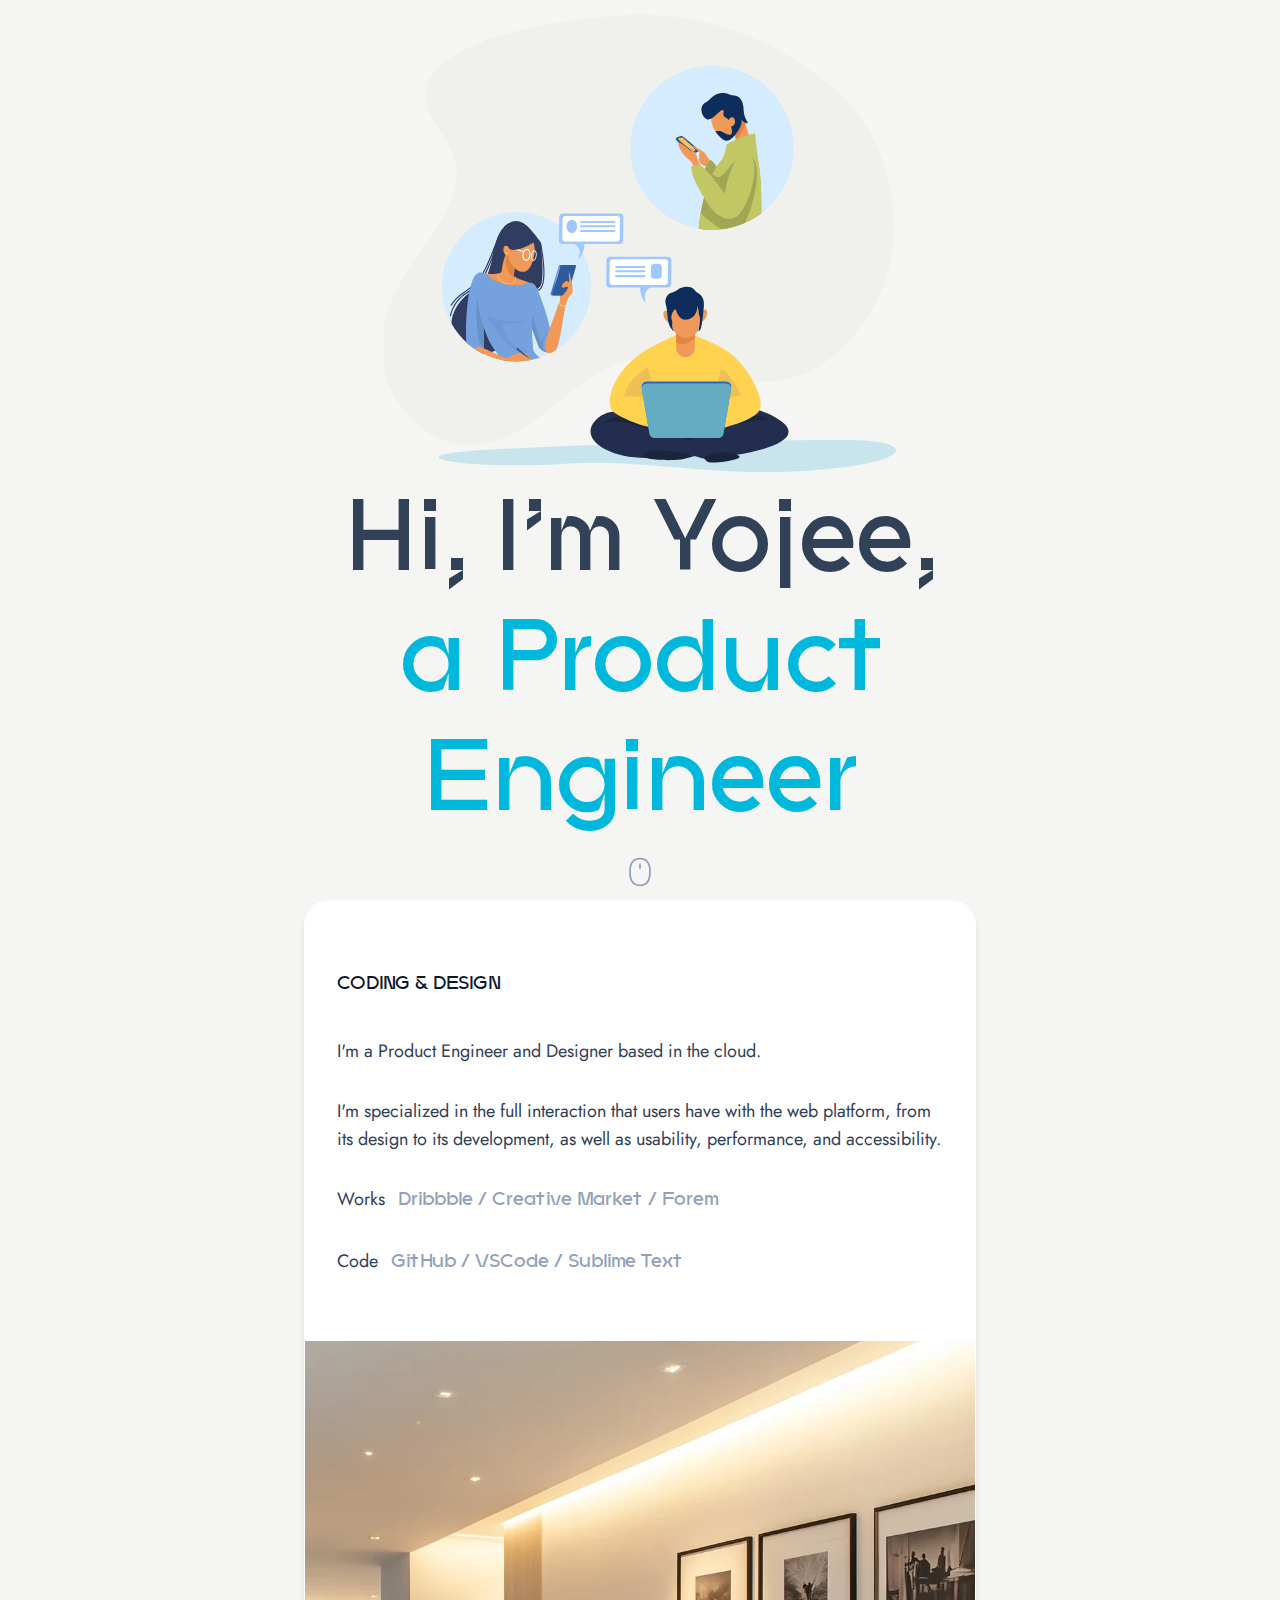
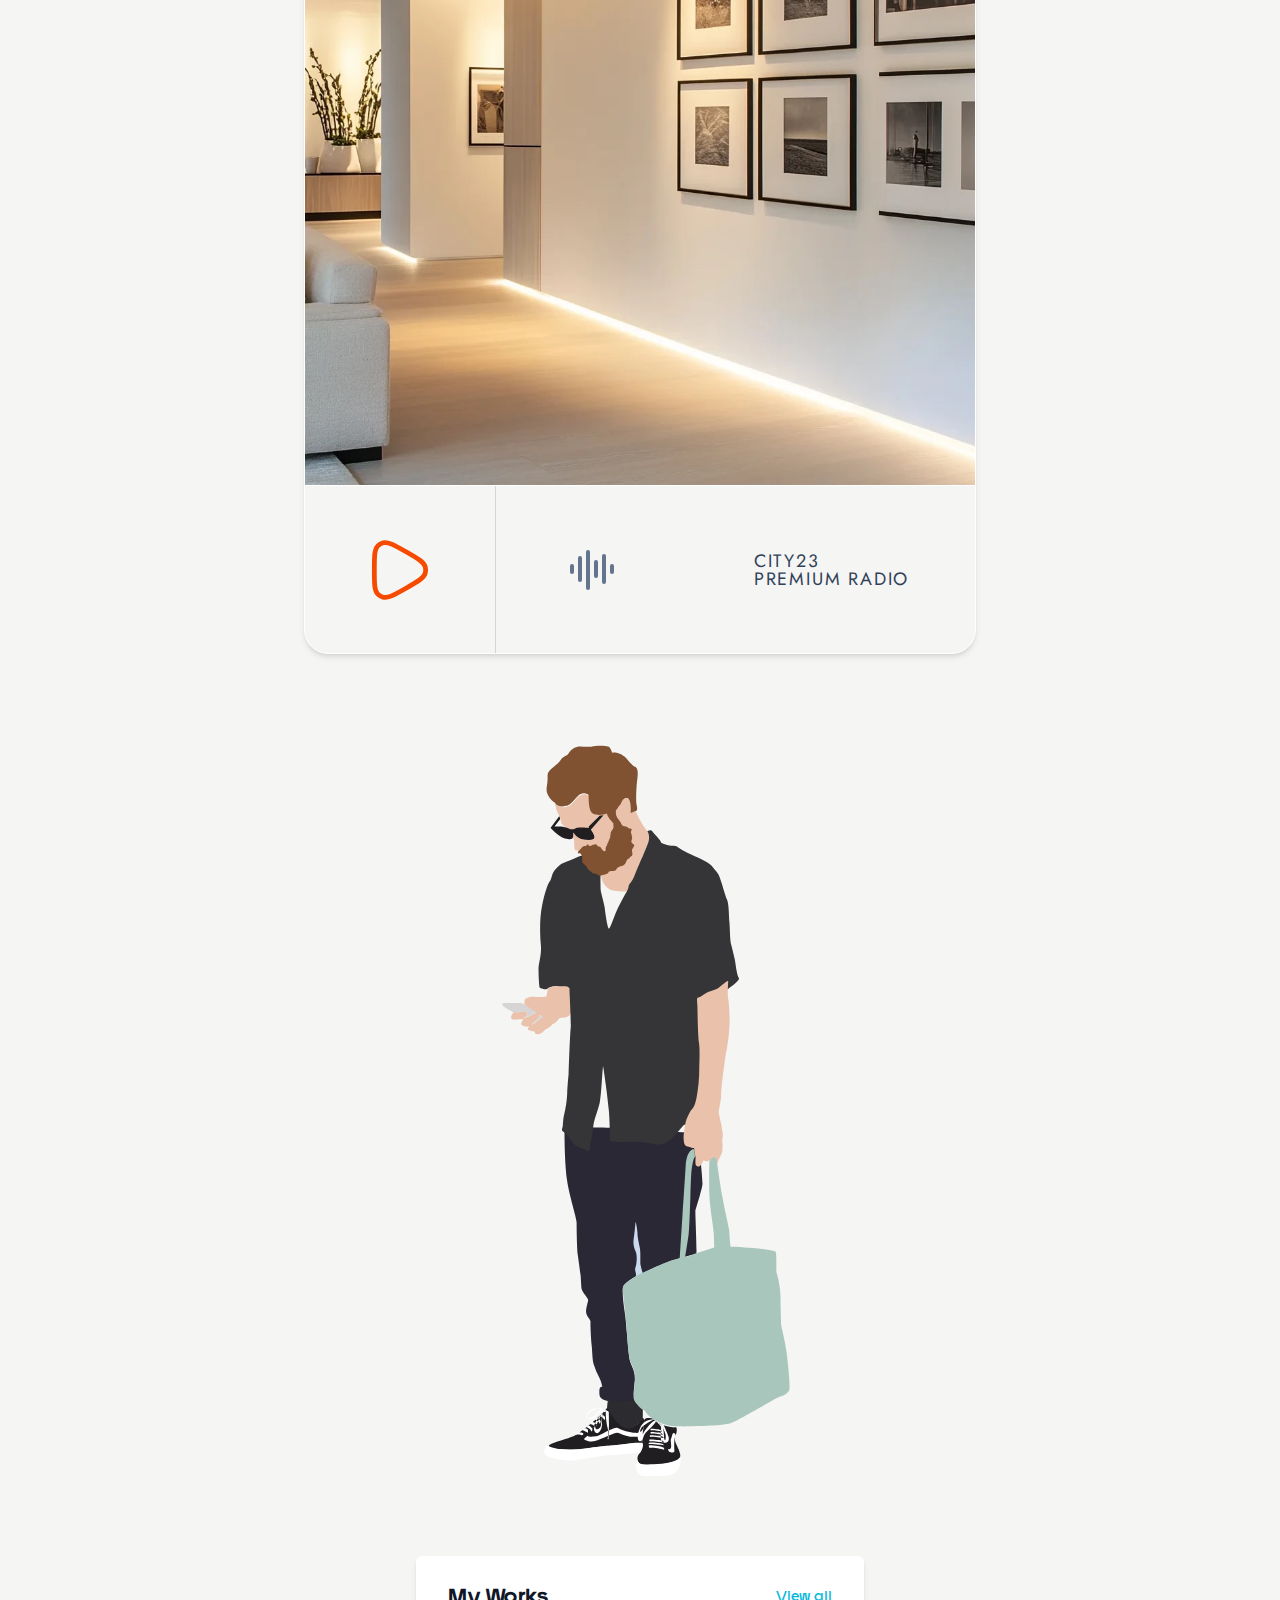
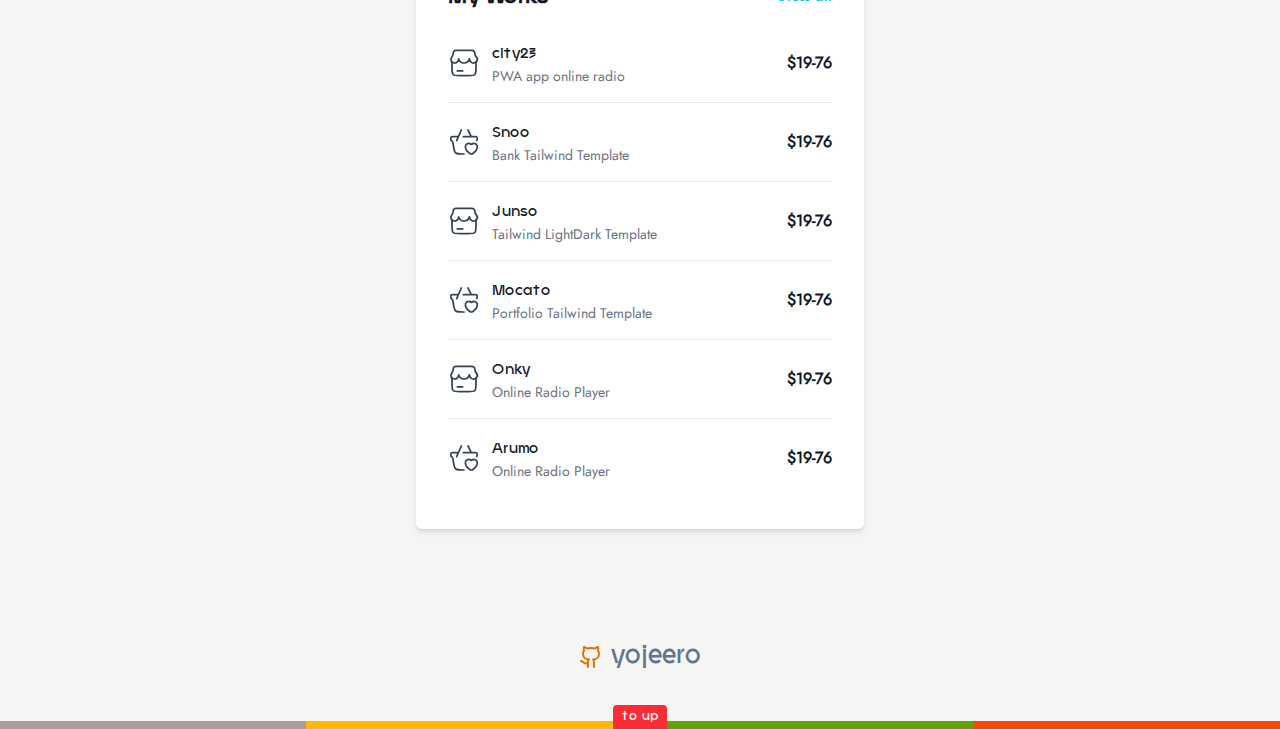
==== commit 7960efd1: "new" ====
--- a/index.html
+++ b/index.html
@@ -14,10 +14,12 @@
 
     <meta name="p:domain_verify" content="00cc6676e048be4ff7df26f21c56135b"/>
 
-    <link rel="icon" type="image/svg+xml" href="images/fav.svg">
+    <link rel="icon" type="image/svg+xml" href="./images/fav.svg">
+
+    <!-- <script src="https://unpkg.com/@tailwindcss/browser@4"></script> -->
 
     <!-- STYLE CSS -->
-  <link rel="stylesheet" href="css/style.css">
+  <link rel="stylesheet" href="./css/style.css">
 
 </head>
 
@@ -35,10 +37,9 @@
   <!-- HEADER -->
   <div class="grid max-w-5xl min-h-screen place-content-evenly max-sm:p-4">
   
-      <div class="grid place-self-center">
+      <div class="grid place-self-center overflow-hidden">
         <a href="https://github.com/yojeero" target="_blank">  
-          <img class="object-cover w-sm" src="./images/top.svg" alt="">
-          <!-- <img class="object-cover w-sm" src="./images/ava.webp" alt=""> -->
+          <img class="object-cover w-lg" src="./images/top.svg" alt="">           
         </a>
       </div>
   
@@ -171,7 +172,7 @@
     
         <div class="grid mt-20 place-self-center">
           <a href="https://github.com/yojeero" target="_blank">
-            <img class="object-cover h-auto m-auto w-xs" src="./images/foo.webp" alt="">
+            <img class="object-cover h-auto m-auto w-xs" src="./images/go.svg" alt="">  
           </a>
         </div>        
 
@@ -190,6 +191,33 @@
  <div class="works-card">
 
       <ul role="list" class="divide-y divide-gray-200">
+
+        <li class="py-3 sm:py-4">        
+          <div class="flex items-center">
+
+           <svg class="flex items-center justify-center w-8 h-8 text-gray-700" viewBox="0 0 24 24">
+              <g fill="none" stroke="currentColor" stroke-linecap="round" stroke-linejoin="round" stroke-width="1.3"
+                color="currentColor">
+                <path
+                  d="M3 10.987v4.506c0 2.833 0 4.249.879 5.129c.878.88 2.293.88 5.121.88h6c2.828 0 4.243 0 5.121-.88S21 18.326 21 15.493v-4.506M7 17.974h4" />
+                <path
+                  d="M17.796 2.5L6.15 2.53c-1.738-.09-2.184 1.249-2.184 1.903c0 .585-.075 1.438-1.14 3.042c-1.066 1.603-.986 2.08-.385 3.19c.498.92 1.766 1.28 2.428 1.341c2.1.048 3.122-1.766 3.122-3.041c1.042 3.203 4.005 3.203 5.325 2.837c1.322-.367 2.456-1.68 2.723-2.837c.156 1.437.63 2.276 2.027 2.852c1.449.597 2.694-.315 3.319-.9s1.026-1.883-.088-3.31c-.768-.984-1.089-1.912-1.194-2.872c-.06-.557-.114-1.155-.506-1.536c-.572-.556-1.394-.725-1.801-.699" />
+              </g>
+            </svg>
+        
+            <div class="flex-1">
+              <a href="https://creativemarket.com/yojeero/291024376-city23"  target="_blank" class="text-sm font-medium text-gray-900 ms-3 hover:text-green-700">city23 </a>
+              <p class="text-sm text-gray-500 truncate ms-3">
+                PWA app online radio
+              </p>
+            </div>
+        
+            <div class="inline-flex items-center text-base font-semibold text-gray-900">
+              $19-76
+            </div>
+
+          </div>        
+        </li>
 
           <li class="py-3 sm:py-4">          
             <div class="flex items-center">
@@ -226,17 +254,17 @@
                     d="M17.796 2.5L6.15 2.53c-1.738-.09-2.184 1.249-2.184 1.903c0 .585-.075 1.438-1.14 3.042c-1.066 1.603-.986 2.08-.385 3.19c.498.92 1.766 1.28 2.428 1.341c2.1.048 3.122-1.766 3.122-3.041c1.042 3.203 4.005 3.203 5.325 2.837c1.322-.367 2.456-1.68 2.723-2.837c.156 1.437.63 2.276 2.027 2.852c1.449.597 2.694-.315 3.319-.9s1.026-1.883-.088-3.31c-.768-.984-1.089-1.912-1.194-2.872c-.06-.557-.114-1.155-.506-1.536c-.572-.556-1.394-.725-1.801-.699" />
                 </g>
               </svg>
-          
-              <div class="flex-1">
-                <a href="https://creativemarket.com/yojeero/15176617-Arumo"  target="_blank" class="text-sm font-medium text-gray-900 ms-3 hover:text-green-700">Arumo</a>
-                <p class="text-sm text-gray-500 truncate ms-3">
-                  Online Radio Player
-                </p>
-              </div>
-          
-              <div class="inline-flex items-center text-base font-semibold text-gray-900">
-                $19-76
-              </div>
+              
+            <div class="flex-1">
+              <a href="https://creativemarket.com/yojeero/6038211-Junso" target="_blank" class="text-sm font-medium text-gray-900 ms-3 hover:text-green-700">Junso</a>
+              <p class="text-sm text-gray-500 truncate ms-3">
+                Tailwind LightDark Template
+              </p>
+            </div>
+        
+            <div class="inline-flex items-center text-base font-semibold text-gray-900">
+              $19-76
+            </div>                  
 
             </div>          
           </li>
@@ -300,43 +328,16 @@
                 color="currentColor" />
             </svg>            
         
-            <div class="flex-1">
-              <a href="https://creativemarket.com/yojeero/6038211-Junso" target="_blank" class="text-sm font-medium text-gray-900 ms-3 hover:text-green-700">Junso</a>
-              <p class="text-sm text-gray-500 truncate ms-3">
-                Tailwind LightDark Template
-              </p>
-            </div>
-        
-            <div class="inline-flex items-center text-base font-semibold text-gray-900">
-              $19-76
-            </div>
-
-          </div>        
-        </li>
-
-        <li class="py-3 sm:py-4">        
-          <div class="flex items-center">
-
-           <svg class="flex items-center justify-center w-8 h-8 text-gray-700" viewBox="0 0 24 24">
-              <g fill="none" stroke="currentColor" stroke-linecap="round" stroke-linejoin="round" stroke-width="1.3"
-                color="currentColor">
-                <path
-                  d="M3 10.987v4.506c0 2.833 0 4.249.879 5.129c.878.88 2.293.88 5.121.88h6c2.828 0 4.243 0 5.121-.88S21 18.326 21 15.493v-4.506M7 17.974h4" />
-                <path
-                  d="M17.796 2.5L6.15 2.53c-1.738-.09-2.184 1.249-2.184 1.903c0 .585-.075 1.438-1.14 3.042c-1.066 1.603-.986 2.08-.385 3.19c.498.92 1.766 1.28 2.428 1.341c2.1.048 3.122-1.766 3.122-3.041c1.042 3.203 4.005 3.203 5.325 2.837c1.322-.367 2.456-1.68 2.723-2.837c.156 1.437.63 2.276 2.027 2.852c1.449.597 2.694-.315 3.319-.9s1.026-1.883-.088-3.31c-.768-.984-1.089-1.912-1.194-2.872c-.06-.557-.114-1.155-.506-1.536c-.572-.556-1.394-.725-1.801-.699" />
-              </g>
-            </svg>
-        
-            <div class="flex-1">
-              <a href="https://creativemarket.com/yojeero/291024376-Luxe"  target="_blank" class="text-sm font-medium text-gray-900 ms-3 hover:text-green-700">Luxe</a>
-              <p class="text-sm text-gray-500 truncate ms-3">
-                One Click Radio Player
-              </p>
-            </div>
-        
-            <div class="inline-flex items-center text-base font-semibold text-gray-900">
-              $19-76
-            </div>
+              <div class="flex-1">
+                <a href="https://creativemarket.com/yojeero/15176617-Arumo"  target="_blank" class="text-sm font-medium text-gray-900 ms-3 hover:text-green-700">Arumo</a>
+                <p class="text-sm text-gray-500 truncate ms-3">
+                  Online Radio Player
+                </p>
+              </div>
+          
+              <div class="inline-flex items-center text-base font-semibold text-gray-900">
+                $19-76
+              </div>
 
           </div>        
         </li>
--- a/css/style.css
+++ b/css/style.css
@@ -1,1519 +1 @@
-/*! tailwindcss v4.0.1 | MIT License | https://tailwindcss.com */
-@layer theme {
-  :root, :host {
-    --font-sans: ui-sans-serif, system-ui, sans-serif, "Apple Color Emoji", "Segoe UI Emoji", "Segoe UI Symbol", "Noto Color Emoji";
-    --font-serif: ui-serif, Georgia, Cambria, "Times New Roman", Times, serif;
-    --font-mono: ui-monospace, SFMono-Regular, Menlo, Monaco, Consolas, "Liberation Mono", "Courier New", monospace;
-    --color-red-50: oklch(.971 .013 17.38);
-    --color-red-100: oklch(.936 .032 17.717);
-    --color-red-200: oklch(.885 .062 18.334);
-    --color-red-300: oklch(.808 .114 19.571);
-    --color-red-400: oklch(.704 .191 22.216);
-    --color-red-500: oklch(.637 .237 25.331);
-    --color-red-600: oklch(.577 .245 27.325);
-    --color-red-700: oklch(.505 .213 27.518);
-    --color-red-800: oklch(.444 .177 26.899);
-    --color-red-900: oklch(.396 .141 25.723);
-    --color-red-950: oklch(.258 .092 26.042);
-    --color-orange-50: oklch(.98 .016 73.684);
-    --color-orange-100: oklch(.954 .038 75.164);
-    --color-orange-200: oklch(.901 .076 70.697);
-    --color-orange-300: oklch(.837 .128 66.29);
-    --color-orange-400: oklch(.75 .183 55.934);
-    --color-orange-500: oklch(.705 .213 47.604);
-    --color-orange-600: oklch(.646 .222 41.116);
-    --color-orange-700: oklch(.553 .195 38.402);
-    --color-orange-800: oklch(.47 .157 37.304);
-    --color-orange-900: oklch(.408 .123 38.172);
-    --color-orange-950: oklch(.266 .079 36.259);
-    --color-amber-50: oklch(.987 .022 95.277);
-    --color-amber-100: oklch(.962 .059 95.617);
-    --color-amber-200: oklch(.924 .12 95.746);
-    --color-amber-300: oklch(.879 .169 91.605);
-    --color-amber-400: oklch(.828 .189 84.429);
-    --color-amber-500: oklch(.769 .188 70.08);
-    --color-amber-600: oklch(.666 .179 58.318);
-    --color-amber-700: oklch(.555 .163 48.998);
-    --color-amber-800: oklch(.473 .137 46.201);
-    --color-amber-900: oklch(.414 .112 45.904);
-    --color-amber-950: oklch(.279 .077 45.635);
-    --color-yellow-50: oklch(.987 .026 102.212);
-    --color-yellow-100: oklch(.973 .071 103.193);
-    --color-yellow-200: oklch(.945 .129 101.54);
-    --color-yellow-300: oklch(.905 .182 98.111);
-    --color-yellow-400: oklch(.852 .199 91.936);
-    --color-yellow-500: oklch(.795 .184 86.047);
-    --color-yellow-600: oklch(.681 .162 75.834);
-    --color-yellow-700: oklch(.554 .135 66.442);
-    --color-yellow-800: oklch(.476 .114 61.907);
-    --color-yellow-900: oklch(.421 .095 57.708);
-    --color-yellow-950: oklch(.286 .066 53.813);
-    --color-lime-50: oklch(.986 .031 120.757);
-    --color-lime-100: oklch(.967 .067 122.328);
-    --color-lime-200: oklch(.938 .127 124.321);
-    --color-lime-300: oklch(.897 .196 126.665);
-    --color-lime-400: oklch(.841 .238 128.85);
-    --color-lime-500: oklch(.768 .233 130.85);
-    --color-lime-600: oklch(.648 .2 131.684);
-    --color-lime-700: oklch(.532 .157 131.589);
-    --color-lime-800: oklch(.453 .124 130.933);
-    --color-lime-900: oklch(.405 .101 131.063);
-    --color-lime-950: oklch(.274 .072 132.109);
-    --color-green-50: oklch(.982 .018 155.826);
-    --color-green-100: oklch(.962 .044 156.743);
-    --color-green-200: oklch(.925 .084 155.995);
-    --color-green-300: oklch(.871 .15 154.449);
-    --color-green-400: oklch(.792 .209 151.711);
-    --color-green-500: oklch(.723 .219 149.579);
-    --color-green-600: oklch(.627 .194 149.214);
-    --color-green-700: oklch(.527 .154 150.069);
-    --color-green-800: oklch(.448 .119 151.328);
-    --color-green-900: oklch(.393 .095 152.535);
-    --color-green-950: oklch(.266 .065 152.934);
-    --color-emerald-50: oklch(.979 .021 166.113);
-    --color-emerald-100: oklch(.95 .052 163.051);
-    --color-emerald-200: oklch(.905 .093 164.15);
-    --color-emerald-300: oklch(.845 .143 164.978);
-    --color-emerald-400: oklch(.765 .177 163.223);
-    --color-emerald-500: oklch(.696 .17 162.48);
-    --color-emerald-600: oklch(.596 .145 163.225);
-    --color-emerald-700: oklch(.508 .118 165.612);
-    --color-emerald-800: oklch(.432 .095 166.913);
-    --color-emerald-900: oklch(.378 .077 168.94);
-    --color-emerald-950: oklch(.262 .051 172.552);
-    --color-teal-50: oklch(.984 .014 180.72);
-    --color-teal-100: oklch(.953 .051 180.801);
-    --color-teal-200: oklch(.91 .096 180.426);
-    --color-teal-300: oklch(.855 .138 181.071);
-    --color-teal-400: oklch(.777 .152 181.912);
-    --color-teal-500: oklch(.704 .14 182.503);
-    --color-teal-600: oklch(.6 .118 184.704);
-    --color-teal-700: oklch(.511 .096 186.391);
-    --color-teal-800: oklch(.437 .078 188.216);
-    --color-teal-900: oklch(.386 .063 188.416);
-    --color-teal-950: oklch(.277 .046 192.524);
-    --color-cyan-50: oklch(.984 .019 200.873);
-    --color-cyan-100: oklch(.956 .045 203.388);
-    --color-cyan-200: oklch(.917 .08 205.041);
-    --color-cyan-300: oklch(.865 .127 207.078);
-    --color-cyan-400: oklch(.789 .154 211.53);
-    --color-cyan-500: oklch(.715 .143 215.221);
-    --color-cyan-600: oklch(.609 .126 221.723);
-    --color-cyan-700: oklch(.52 .105 223.128);
-    --color-cyan-800: oklch(.45 .085 224.283);
-    --color-cyan-900: oklch(.398 .07 227.392);
-    --color-cyan-950: oklch(.302 .056 229.695);
-    --color-sky-50: oklch(.977 .013 236.62);
-    --color-sky-100: oklch(.951 .026 236.824);
-    --color-sky-200: oklch(.901 .058 230.902);
-    --color-sky-300: oklch(.828 .111 230.318);
-    --color-sky-400: oklch(.746 .16 232.661);
-    --color-sky-500: oklch(.685 .169 237.323);
-    --color-sky-600: oklch(.588 .158 241.966);
-    --color-sky-700: oklch(.5 .134 242.749);
-    --color-sky-800: oklch(.443 .11 240.79);
-    --color-sky-900: oklch(.391 .09 240.876);
-    --color-sky-950: oklch(.293 .066 243.157);
-    --color-blue-50: oklch(.97 .014 254.604);
-    --color-blue-100: oklch(.932 .032 255.585);
-    --color-blue-200: oklch(.882 .059 254.128);
-    --color-blue-300: oklch(.809 .105 251.813);
-    --color-blue-400: oklch(.707 .165 254.624);
-    --color-blue-500: oklch(.623 .214 259.815);
-    --color-blue-600: oklch(.546 .245 262.881);
-    --color-blue-700: oklch(.488 .243 264.376);
-    --color-blue-800: oklch(.424 .199 265.638);
-    --color-blue-900: oklch(.379 .146 265.522);
-    --color-blue-950: oklch(.282 .091 267.935);
-    --color-indigo-50: oklch(.962 .018 272.314);
-    --color-indigo-100: oklch(.93 .034 272.788);
-    --color-indigo-200: oklch(.87 .065 274.039);
-    --color-indigo-300: oklch(.785 .115 274.713);
-    --color-indigo-400: oklch(.673 .182 276.935);
-    --color-indigo-500: oklch(.585 .233 277.117);
-    --color-indigo-600: oklch(.511 .262 276.966);
-    --color-indigo-700: oklch(.457 .24 277.023);
-    --color-indigo-800: oklch(.398 .195 277.366);
-    --color-indigo-900: oklch(.359 .144 278.697);
-    --color-indigo-950: oklch(.257 .09 281.288);
-    --color-violet-50: oklch(.969 .016 293.756);
-    --color-violet-100: oklch(.943 .029 294.588);
-    --color-violet-200: oklch(.894 .057 293.283);
-    --color-violet-300: oklch(.811 .111 293.571);
-    --color-violet-400: oklch(.702 .183 293.541);
-    --color-violet-500: oklch(.606 .25 292.717);
-    --color-violet-600: oklch(.541 .281 293.009);
-    --color-violet-700: oklch(.491 .27 292.581);
-    --color-violet-800: oklch(.432 .232 292.759);
-    --color-violet-900: oklch(.38 .189 293.745);
-    --color-violet-950: oklch(.283 .141 291.089);
-    --color-purple-50: oklch(.977 .014 308.299);
-    --color-purple-100: oklch(.946 .033 307.174);
-    --color-purple-200: oklch(.902 .063 306.703);
-    --color-purple-300: oklch(.827 .119 306.383);
-    --color-purple-400: oklch(.714 .203 305.504);
-    --color-purple-500: oklch(.627 .265 303.9);
-    --color-purple-600: oklch(.558 .288 302.321);
-    --color-purple-700: oklch(.496 .265 301.924);
-    --color-purple-800: oklch(.438 .218 303.724);
-    --color-purple-900: oklch(.381 .176 304.987);
-    --color-purple-950: oklch(.291 .149 302.717);
-    --color-fuchsia-50: oklch(.977 .017 320.058);
-    --color-fuchsia-100: oklch(.952 .037 318.852);
-    --color-fuchsia-200: oklch(.903 .076 319.62);
-    --color-fuchsia-300: oklch(.833 .145 321.434);
-    --color-fuchsia-400: oklch(.74 .238 322.16);
-    --color-fuchsia-500: oklch(.667 .295 322.15);
-    --color-fuchsia-600: oklch(.591 .293 322.896);
-    --color-fuchsia-700: oklch(.518 .253 323.949);
-    --color-fuchsia-800: oklch(.452 .211 324.591);
-    --color-fuchsia-900: oklch(.401 .17 325.612);
-    --color-fuchsia-950: oklch(.293 .136 325.661);
-    --color-pink-50: oklch(.971 .014 343.198);
-    --color-pink-100: oklch(.948 .028 342.258);
-    --color-pink-200: oklch(.899 .061 343.231);
-    --color-pink-300: oklch(.823 .12 346.018);
-    --color-pink-400: oklch(.718 .202 349.761);
-    --color-pink-500: oklch(.656 .241 354.308);
-    --color-pink-600: oklch(.592 .249 .584);
-    --color-pink-700: oklch(.525 .223 3.958);
-    --color-pink-800: oklch(.459 .187 3.815);
-    --color-pink-900: oklch(.408 .153 2.432);
-    --color-pink-950: oklch(.284 .109 3.907);
-    --color-rose-50: oklch(.969 .015 12.422);
-    --color-rose-100: oklch(.941 .03 12.58);
-    --color-rose-200: oklch(.892 .058 10.001);
-    --color-rose-300: oklch(.81 .117 11.638);
-    --color-rose-400: oklch(.712 .194 13.428);
-    --color-rose-500: oklch(.645 .246 16.439);
-    --color-rose-600: oklch(.586 .253 17.585);
-    --color-rose-700: oklch(.514 .222 16.935);
-    --color-rose-800: oklch(.455 .188 13.697);
-    --color-rose-900: oklch(.41 .159 10.272);
-    --color-rose-950: oklch(.271 .105 12.094);
-    --color-slate-50: oklch(.984 .003 247.858);
-    --color-slate-100: oklch(.968 .007 247.896);
-    --color-slate-200: oklch(.929 .013 255.508);
-    --color-slate-300: oklch(.869 .022 252.894);
-    --color-slate-400: oklch(.704 .04 256.788);
-    --color-slate-500: oklch(.554 .046 257.417);
-    --color-slate-600: oklch(.446 .043 257.281);
-    --color-slate-700: oklch(.372 .044 257.287);
-    --color-slate-800: oklch(.279 .041 260.031);
-    --color-slate-900: oklch(.208 .042 265.755);
-    --color-slate-950: oklch(.129 .042 264.695);
-    --color-gray-50: oklch(.985 .002 247.839);
-    --color-gray-100: oklch(.967 .003 264.542);
-    --color-gray-200: oklch(.928 .006 264.531);
-    --color-gray-300: oklch(.872 .01 258.338);
-    --color-gray-400: oklch(.707 .022 261.325);
-    --color-gray-500: oklch(.551 .027 264.364);
-    --color-gray-600: oklch(.446 .03 256.802);
-    --color-gray-700: oklch(.373 .034 259.733);
-    --color-gray-800: oklch(.278 .033 256.848);
-    --color-gray-900: oklch(.21 .034 264.665);
-    --color-gray-950: oklch(.13 .028 261.692);
-    --color-zinc-50: oklch(.985 0 0);
-    --color-zinc-100: oklch(.967 .001 286.375);
-    --color-zinc-200: oklch(.92 .004 286.32);
-    --color-zinc-300: oklch(.871 .006 286.286);
-    --color-zinc-400: oklch(.705 .015 286.067);
-    --color-zinc-500: oklch(.552 .016 285.938);
-    --color-zinc-600: oklch(.442 .017 285.786);
-    --color-zinc-700: oklch(.37 .013 285.805);
-    --color-zinc-800: oklch(.274 .006 286.033);
-    --color-zinc-900: oklch(.21 .006 285.885);
-    --color-zinc-950: oklch(.141 .005 285.823);
-    --color-neutral-50: oklch(.985 0 0);
-    --color-neutral-100: oklch(.97 0 0);
-    --color-neutral-200: oklch(.922 0 0);
-    --color-neutral-300: oklch(.87 0 0);
-    --color-neutral-400: oklch(.708 0 0);
-    --color-neutral-500: oklch(.556 0 0);
-    --color-neutral-600: oklch(.439 0 0);
-    --color-neutral-700: oklch(.371 0 0);
-    --color-neutral-800: oklch(.269 0 0);
-    --color-neutral-900: oklch(.205 0 0);
-    --color-neutral-950: oklch(.145 0 0);
-    --color-stone-50: oklch(.985 .001 106.423);
-    --color-stone-100: oklch(.97 .001 106.424);
-    --color-stone-200: oklch(.923 .003 48.717);
-    --color-stone-300: oklch(.869 .005 56.366);
-    --color-stone-400: oklch(.709 .01 56.259);
-    --color-stone-500: oklch(.553 .013 58.071);
-    --color-stone-600: oklch(.444 .011 73.639);
-    --color-stone-700: oklch(.374 .01 67.558);
-    --color-stone-800: oklch(.268 .007 34.298);
-    --color-stone-900: oklch(.216 .006 56.043);
-    --color-stone-950: oklch(.147 .004 49.25);
-    --color-black: #000;
-    --color-white: #fff;
-    --spacing: .25rem;
-    --breakpoint-sm: 40rem;
-    --breakpoint-md: 48rem;
-    --breakpoint-lg: 64rem;
-    --breakpoint-xl: 80rem;
-    --breakpoint-2xl: 96rem;
-    --container-3xs: 16rem;
-    --container-2xs: 18rem;
-    --container-xs: 20rem;
-    --container-sm: 24rem;
-    --container-md: 28rem;
-    --container-lg: 32rem;
-    --container-xl: 36rem;
-    --container-2xl: 42rem;
-    --container-3xl: 48rem;
-    --container-4xl: 56rem;
-    --container-5xl: 64rem;
-    --container-6xl: 72rem;
-    --container-7xl: 80rem;
-    --text-xs: .75rem;
-    --text-xs--line-height: calc(1 / .75);
-    --text-sm: .875rem;
-    --text-sm--line-height: calc(1.25 / .875);
-    --text-base: 1rem;
-    --text-base--line-height: calc(1.5 / 1);
-    --text-lg: 1.125rem;
-    --text-lg--line-height: calc(1.75 / 1.125);
-    --text-xl: 1.25rem;
-    --text-xl--line-height: calc(1.75 / 1.25);
-    --text-2xl: 1.5rem;
-    --text-2xl--line-height: calc(2 / 1.5);
-    --text-3xl: 1.875rem;
-    --text-3xl--line-height: calc(2.25 / 1.875);
-    --text-4xl: 2.25rem;
-    --text-4xl--line-height: calc(2.5 / 2.25);
-    --text-5xl: 3rem;
-    --text-5xl--line-height: 1;
-    --text-6xl: 3.75rem;
-    --text-6xl--line-height: 1;
-    --text-7xl: 4.5rem;
-    --text-7xl--line-height: 1;
-    --text-8xl: 6rem;
-    --text-8xl--line-height: 1;
-    --text-9xl: 8rem;
-    --text-9xl--line-height: 1;
-    --font-weight-thin: 100;
-    --font-weight-extralight: 200;
-    --font-weight-light: 300;
-    --font-weight-normal: 400;
-    --font-weight-medium: 500;
-    --font-weight-semibold: 600;
-    --font-weight-bold: 700;
-    --font-weight-extrabold: 800;
-    --font-weight-black: 900;
-    --tracking-tighter: -.05em;
-    --tracking-tight: -.025em;
-    --tracking-normal: 0em;
-    --tracking-wide: .025em;
-    --tracking-wider: .05em;
-    --tracking-widest: .1em;
-    --leading-tight: 1.25;
-    --leading-snug: 1.375;
-    --leading-normal: 1.5;
-    --leading-relaxed: 1.625;
-    --leading-loose: 2;
-    --radius-xs: .125rem;
-    --radius-sm: .25rem;
-    --radius-md: .375rem;
-    --radius-lg: .5rem;
-    --radius-xl: .75rem;
-    --radius-2xl: 1rem;
-    --radius-3xl: 1.5rem;
-    --radius-4xl: 2rem;
-    --shadow-2xs: 0 1px #0000000d;
-    --shadow-xs: 0 1px 2px 0 #0000000d;
-    --shadow-sm: 0 1px 3px 0 #0000001a, 0 1px 2px -1px #0000001a;
-    --shadow-md: 0 4px 6px -1px #0000001a, 0 2px 4px -2px #0000001a;
-    --shadow-lg: 0 10px 15px -3px #0000001a, 0 4px 6px -4px #0000001a;
-    --shadow-xl: 0 20px 25px -5px #0000001a, 0 8px 10px -6px #0000001a;
-    --shadow-2xl: 0 25px 50px -12px #00000040;
-    --inset-shadow-2xs: inset 0 1px #0000000d;
-    --inset-shadow-xs: inset 0 1px 1px #0000000d;
-    --inset-shadow-sm: inset 0 2px 4px #0000000d;
-    --drop-shadow-xs: 0 1px 1px #0000000d;
-    --drop-shadow-sm: 0 1px 2px #00000026;
-    --drop-shadow-md: 0 3px 3px #0000001f;
-    --drop-shadow-lg: 0 4px 4px #00000026;
-    --drop-shadow-xl: 0 9px 7px #0000001a;
-    --drop-shadow-2xl: 0 25px 25px #00000026;
-    --ease-in: cubic-bezier(.4, 0, 1, 1);
-    --ease-out: cubic-bezier(0, 0, .2, 1);
-    --ease-in-out: cubic-bezier(.4, 0, .2, 1);
-    --animate-spin: spin 1s linear infinite;
-    --animate-ping: ping 1s cubic-bezier(0, 0, .2, 1) infinite;
-    --animate-pulse: pulse 2s cubic-bezier(.4, 0, .6, 1) infinite;
-    --animate-bounce: bounce 1s infinite;
-    --blur-xs: 4px;
-    --blur-sm: 8px;
-    --blur-md: 12px;
-    --blur-lg: 16px;
-    --blur-xl: 24px;
-    --blur-2xl: 40px;
-    --blur-3xl: 64px;
-    --perspective-dramatic: 100px;
-    --perspective-near: 300px;
-    --perspective-normal: 500px;
-    --perspective-midrange: 800px;
-    --perspective-distant: 1200px;
-    --aspect-video: 16 / 9;
-    --default-transition-duration: .15s;
-    --default-transition-timing-function: cubic-bezier(.4, 0, .2, 1);
-    --default-font-family: var(--font-sans);
-    --default-font-feature-settings: var(--font-sans--font-feature-settings);
-    --default-font-variation-settings: var(--font-sans--font-variation-settings);
-    --default-mono-font-family: var(--font-mono);
-    --default-mono-font-feature-settings: var(--font-mono--font-feature-settings);
-    --default-mono-font-variation-settings: var(--font-mono--font-variation-settings);
-  }
-}
-
-@layer base {
-  *, :after, :before, ::backdrop {
-    box-sizing: border-box;
-    border: 0 solid;
-    margin: 0;
-    padding: 0;
-  }
-
-  ::file-selector-button {
-    box-sizing: border-box;
-    border: 0 solid;
-    margin: 0;
-    padding: 0;
-  }
-
-  html, :host {
-    -webkit-text-size-adjust: 100%;
-    tab-size: 4;
-    line-height: 1.5;
-    font-family: var(--default-font-family, ui-sans-serif, system-ui, sans-serif, "Apple Color Emoji", "Segoe UI Emoji", "Segoe UI Symbol", "Noto Color Emoji");
-    font-feature-settings: var(--default-font-feature-settings, normal);
-    font-variation-settings: var(--default-font-variation-settings, normal);
-    -webkit-tap-highlight-color: transparent;
-  }
-
-  body {
-    line-height: inherit;
-  }
-
-  hr {
-    height: 0;
-    color: inherit;
-    border-top-width: 1px;
-  }
-
-  abbr:where([title]) {
-    -webkit-text-decoration: underline dotted;
-    text-decoration: underline dotted;
-  }
-
-  h1, h2, h3, h4, h5, h6 {
-    font-size: inherit;
-    font-weight: inherit;
-  }
-
-  a {
-    color: inherit;
-    -webkit-text-decoration: inherit;
-    -webkit-text-decoration: inherit;
-    -webkit-text-decoration: inherit;
-    text-decoration: inherit;
-  }
-
-  b, strong {
-    font-weight: bolder;
-  }
-
-  code, kbd, samp, pre {
-    font-family: var(--default-mono-font-family, ui-monospace, SFMono-Regular, Menlo, Monaco, Consolas, "Liberation Mono", "Courier New", monospace);
-    font-feature-settings: var(--default-mono-font-feature-settings, normal);
-    font-variation-settings: var(--default-mono-font-variation-settings, normal);
-    font-size: 1em;
-  }
-
-  small {
-    font-size: 80%;
-  }
-
-  sub, sup {
-    vertical-align: baseline;
-    font-size: 75%;
-    line-height: 0;
-    position: relative;
-  }
-
-  sub {
-    bottom: -.25em;
-  }
-
-  sup {
-    top: -.5em;
-  }
-
-  table {
-    text-indent: 0;
-    border-color: inherit;
-    border-collapse: collapse;
-  }
-
-  :-moz-focusring {
-    outline: auto;
-  }
-
-  progress {
-    vertical-align: baseline;
-  }
-
-  summary {
-    display: list-item;
-  }
-
-  ol, ul, menu {
-    list-style: none;
-  }
-
-  img, svg, video, canvas, audio, iframe, embed, object {
-    vertical-align: middle;
-    display: block;
-  }
-
-  img, video {
-    max-width: 100%;
-    height: auto;
-  }
-
-  button, input, select, optgroup, textarea {
-    font: inherit;
-    font-feature-settings: inherit;
-    font-variation-settings: inherit;
-    letter-spacing: inherit;
-    color: inherit;
-    opacity: 1;
-    background-color: #0000;
-    border-radius: 0;
-  }
-
-  ::file-selector-button {
-    font: inherit;
-    font-feature-settings: inherit;
-    font-variation-settings: inherit;
-    letter-spacing: inherit;
-    color: inherit;
-    opacity: 1;
-    background-color: #0000;
-    border-radius: 0;
-  }
-
-  :where(select:is([multiple], [size])) optgroup {
-    font-weight: bolder;
-  }
-
-  :where(select:is([multiple], [size])) optgroup option {
-    padding-inline-start: 20px;
-  }
-
-  ::file-selector-button {
-    margin-inline-end: 4px;
-  }
-
-  ::placeholder {
-    opacity: 1;
-    color: color-mix(in oklab, currentColor 50%, transparent);
-  }
-
-  textarea {
-    resize: vertical;
-  }
-
-  ::-webkit-search-decoration {
-    -webkit-appearance: none;
-  }
-
-  ::-webkit-date-and-time-value {
-    min-height: 1lh;
-    text-align: inherit;
-  }
-
-  ::-webkit-datetime-edit {
-    display: inline-flex;
-  }
-
-  ::-webkit-datetime-edit-fields-wrapper {
-    padding: 0;
-  }
-
-  ::-webkit-datetime-edit {
-    padding-block: 0;
-  }
-
-  ::-webkit-datetime-edit-year-field {
-    padding-block: 0;
-  }
-
-  ::-webkit-datetime-edit-month-field {
-    padding-block: 0;
-  }
-
-  ::-webkit-datetime-edit-day-field {
-    padding-block: 0;
-  }
-
-  ::-webkit-datetime-edit-hour-field {
-    padding-block: 0;
-  }
-
-  ::-webkit-datetime-edit-minute-field {
-    padding-block: 0;
-  }
-
-  ::-webkit-datetime-edit-second-field {
-    padding-block: 0;
-  }
-
-  ::-webkit-datetime-edit-millisecond-field {
-    padding-block: 0;
-  }
-
-  ::-webkit-datetime-edit-meridiem-field {
-    padding-block: 0;
-  }
-
-  :-moz-ui-invalid {
-    box-shadow: none;
-  }
-
-  button, input:where([type="button"], [type="reset"], [type="submit"]) {
-    appearance: button;
-  }
-
-  ::file-selector-button {
-    appearance: button;
-  }
-
-  ::-webkit-inner-spin-button {
-    height: auto;
-  }
-
-  ::-webkit-outer-spin-button {
-    height: auto;
-  }
-
-  [hidden]:where(:not([hidden="until-found"])) {
-    display: none !important;
-  }
-
-  @font-face {
-    font-family: Jost;
-    font-weight: 400;
-    font-style: normal;
-    font-display: swap;
-    src: url("../fonts/jost-latin-regular.woff2") format("woff2");
-  }
-
-  @font-face {
-    font-family: Mabgate-Regular;
-    font-weight: 400;
-    font-style: normal;
-    font-display: swap;
-    src: url("../fonts/Mabgate-Regular.woff2") format("woff2");
-  }
-
-  body {
-    font-family: Jost, "sans-serif";
-    font-weight: 400;
-  }
-
-  h1, h2, h3, h4, h5, a {
-    font-family: Mabgate-Regular, "sans-serif";
-  }
-}
-
-@layer components;
-
-@layer utilities {
-  .pointer-events-none {
-    pointer-events: none;
-  }
-
-  .fixed {
-    position: fixed;
-  }
-
-  .top-0 {
-    top: calc(var(--spacing) * 0);
-  }
-
-  .right-6 {
-    right: calc(var(--spacing) * 6);
-  }
-
-  .bottom-6 {
-    bottom: calc(var(--spacing) * 6);
-  }
-
-  .left-0 {
-    left: calc(var(--spacing) * 0);
-  }
-
-  .z-50 {
-    z-index: 50;
-  }
-
-  .m-0 {
-    margin: calc(var(--spacing) * 0);
-  }
-
-  .m-auto {
-    margin: auto;
-  }
-
-  .my-20 {
-    margin-block: calc(var(--spacing) * 20);
-  }
-
-  .ms-3 {
-    margin-inline-start: calc(var(--spacing) * 3);
-  }
-
-  .mt-20 {
-    margin-top: calc(var(--spacing) * 20);
-  }
-
-  .mr-2 {
-    margin-right: calc(var(--spacing) * 2);
-  }
-
-  .mb-4 {
-    margin-bottom: calc(var(--spacing) * 4);
-  }
-
-  .flex {
-    display: flex;
-  }
-
-  .grid {
-    display: grid;
-  }
-
-  .hidden {
-    display: none;
-  }
-
-  .inline-flex {
-    display: inline-flex;
-  }
-
-  .h-2 {
-    height: calc(var(--spacing) * 2);
-  }
-
-  .h-6 {
-    height: calc(var(--spacing) * 6);
-  }
-
-  .h-8 {
-    height: calc(var(--spacing) * 8);
-  }
-
-  .h-12 {
-    height: calc(var(--spacing) * 12);
-  }
-
-  .h-22 {
-    height: calc(var(--spacing) * 22);
-  }
-
-  .h-24 {
-    height: calc(var(--spacing) * 24);
-  }
-
-  .h-38 {
-    height: calc(var(--spacing) * 38);
-  }
-
-  .h-42 {
-    height: calc(var(--spacing) * 42);
-  }
-
-  .h-auto {
-    height: auto;
-  }
-
-  .h-fit {
-    height: fit-content;
-  }
-
-  .h-full {
-    height: 100%;
-  }
-
-  .min-h-screen {
-    min-height: 100vh;
-  }
-
-  .w-1\/2 {
-    width: 50%;
-  }
-
-  .w-6 {
-    width: calc(var(--spacing) * 6);
-  }
-
-  .w-8 {
-    width: calc(var(--spacing) * 8);
-  }
-
-  .w-12 {
-    width: calc(var(--spacing) * 12);
-  }
-
-  .w-14 {
-    width: calc(var(--spacing) * 14);
-  }
-
-  .w-22 {
-    width: calc(var(--spacing) * 22);
-  }
-
-  .w-38 {
-    width: calc(var(--spacing) * 38);
-  }
-
-  .w-full {
-    width: 100%;
-  }
-
-  .w-sm {
-    width: var(--container-sm);
-  }
-
-  .w-xs {
-    width: var(--container-xs);
-  }
-
-  .max-w-2xl {
-    max-width: var(--container-2xl);
-  }
-
-  .max-w-4xl {
-    max-width: var(--container-4xl);
-  }
-
-  .max-w-5xl {
-    max-width: var(--container-5xl);
-  }
-
-  .max-w-md {
-    max-width: var(--container-md);
-  }
-
-  .flex-1 {
-    flex: 1;
-  }
-
-  .translate-y-2 {
-    --tw-translate-y: calc(var(--spacing) * 2);
-    translate: var(--tw-translate-x) var(--tw-translate-y);
-  }
-
-  .transform {
-    transform: var(--tw-rotate-x) var(--tw-rotate-y) var(--tw-rotate-z) var(--tw-skew-x) var(--tw-skew-y);
-  }
-
-  .animate-\[ring_2s_ease-out_infinite\] {
-    animation: 2s ease-out infinite ring;
-  }
-
-  .animate-\[scroll_ease-in-out_2\.5s_forwards\] {
-    animation: 2.5s ease-in-out forwards scroll;
-  }
-
-  .animate-\[scroll_ease-in-out_2\.5s_infinite\] {
-    animation: 2.5s ease-in-out infinite scroll;
-  }
-
-  .cursor-pointer {
-    cursor: pointer;
-  }
-
-  .grid-cols-\[2fr_2fr_3fr\] {
-    grid-template-columns: 2fr 2fr 3fr;
-  }
-
-  .place-content-center {
-    place-content: center;
-  }
-
-  .place-content-evenly {
-    place-content: space-evenly;
-  }
-
-  .place-items-center {
-    place-items: center;
-  }
-
-  .place-items-end {
-    place-items: end;
-  }
-
-  .items-center {
-    align-items: center;
-  }
-
-  .items-end {
-    align-items: flex-end;
-  }
-
-  .justify-between {
-    justify-content: space-between;
-  }
-
-  .justify-center {
-    justify-content: center;
-  }
-
-  .gap-y-8 {
-    row-gap: calc(var(--spacing) * 8);
-  }
-
-  :where(.divide-y > :not(:last-child)) {
-    --tw-divide-y-reverse: 0;
-    border-bottom-style: var(--tw-border-style);
-    border-top-style: var(--tw-border-style);
-    border-top-width: calc(1px * var(--tw-divide-y-reverse));
-    border-bottom-width: calc(1px * calc(1 - var(--tw-divide-y-reverse)));
-  }
-
-  :where(.divide-gray-200 > :not(:last-child)) {
-    border-color: var(--color-gray-200);
-  }
-
-  .place-self-center {
-    place-self: center;
-  }
-
-  .justify-self-center {
-    justify-self: center;
-  }
-
-  .truncate {
-    text-overflow: ellipsis;
-    white-space: nowrap;
-    overflow: hidden;
-  }
-
-  .overflow-hidden {
-    overflow: hidden;
-  }
-
-  .rounded-3xl {
-    border-radius: var(--radius-3xl);
-  }
-
-  .rounded-md {
-    border-radius: var(--radius-md);
-  }
-
-  .rounded-s-3xl {
-    border-start-start-radius: var(--radius-3xl);
-    border-end-start-radius: var(--radius-3xl);
-  }
-
-  .rounded-t-3xl {
-    border-top-left-radius: var(--radius-3xl);
-    border-top-right-radius: var(--radius-3xl);
-  }
-
-  .rounded-tl-sm {
-    border-top-left-radius: var(--radius-sm);
-  }
-
-  .rounded-tr-sm {
-    border-top-right-radius: var(--radius-sm);
-  }
-
-  .border-1 {
-    border-style: var(--tw-border-style);
-    border-width: 1px;
-  }
-
-  .border-t-1 {
-    border-top-style: var(--tw-border-style);
-    border-top-width: 1px;
-  }
-
-  .border-r-1 {
-    border-right-style: var(--tw-border-style);
-    border-right-width: 1px;
-  }
-
-  .border-solid {
-    --tw-border-style: solid;
-    border-style: solid;
-  }
-
-  .border-stone-300 {
-    border-color: var(--color-stone-300);
-  }
-
-  .border-white {
-    border-color: var(--color-white);
-  }
-
-  .bg-gray-50 {
-    background-color: var(--color-gray-50);
-  }
-
-  .bg-gray-100 {
-    background-color: var(--color-gray-100);
-  }
-
-  .bg-red-500 {
-    background-color: var(--color-red-500);
-  }
-
-  .bg-stone-100 {
-    background-color: var(--color-stone-100);
-  }
-
-  .bg-transparent {
-    background-color: #0000;
-  }
-
-  .bg-white {
-    background-color: var(--color-white);
-  }
-
-  .bg-gradient-to-r {
-    --tw-gradient-position: to right in oklab, ;
-    background-image: linear-gradient(var(--tw-gradient-stops));
-  }
-
-  .from-lime-600 {
-    --tw-gradient-from: var(--color-lime-600);
-    --tw-gradient-stops: var(--tw-gradient-via-stops, var(--tw-gradient-position, ) var(--tw-gradient-from) var(--tw-gradient-from-position), var(--tw-gradient-to) var(--tw-gradient-to-position));
-  }
-
-  .from-stone-400 {
-    --tw-gradient-from: var(--color-stone-400);
-    --tw-gradient-stops: var(--tw-gradient-via-stops, var(--tw-gradient-position, ) var(--tw-gradient-from) var(--tw-gradient-from-position), var(--tw-gradient-to) var(--tw-gradient-to-position));
-  }
-
-  .from-50\% {
-    --tw-gradient-from-position: 50%;
-  }
-
-  .to-amber-400 {
-    --tw-gradient-to: var(--color-amber-400);
-    --tw-gradient-stops: var(--tw-gradient-via-stops, var(--tw-gradient-position, ) var(--tw-gradient-from) var(--tw-gradient-from-position), var(--tw-gradient-to) var(--tw-gradient-to-position));
-  }
-
-  .to-orange-600 {
-    --tw-gradient-to: var(--color-orange-600);
-    --tw-gradient-stops: var(--tw-gradient-via-stops, var(--tw-gradient-position, ) var(--tw-gradient-from) var(--tw-gradient-from-position), var(--tw-gradient-to) var(--tw-gradient-to-position));
-  }
-
-  .to-50\% {
-    --tw-gradient-to-position: 50%;
-  }
-
-  .object-cover {
-    object-fit: cover;
-  }
-
-  .p-0 {
-    padding: calc(var(--spacing) * 0);
-  }
-
-  .p-4 {
-    padding: calc(var(--spacing) * 4);
-  }
-
-  .px-8 {
-    padding-inline: calc(var(--spacing) * 8);
-  }
-
-  .py-3 {
-    padding-block: calc(var(--spacing) * 3);
-  }
-
-  .py-16 {
-    padding-block: calc(var(--spacing) * 16);
-  }
-
-  .text-center {
-    text-align: center;
-  }
-
-  .text-2xl {
-    font-size: var(--text-2xl);
-    line-height: var(--tw-leading, var(--text-2xl--line-height));
-  }
-
-  .text-7xl {
-    font-size: var(--text-7xl);
-    line-height: var(--tw-leading, var(--text-7xl--line-height));
-  }
-
-  .text-base {
-    font-size: var(--text-base);
-    line-height: var(--tw-leading, var(--text-base--line-height));
-  }
-
-  .text-lg {
-    font-size: var(--text-lg);
-    line-height: var(--tw-leading, var(--text-lg--line-height));
-  }
-
-  .text-sm {
-    font-size: var(--text-sm);
-    line-height: var(--tw-leading, var(--text-sm--line-height));
-  }
-
-  .text-xl {
-    font-size: var(--text-xl);
-    line-height: var(--tw-leading, var(--text-xl--line-height));
-  }
-
-  .text-xs {
-    font-size: var(--text-xs);
-    line-height: var(--tw-leading, var(--text-xs--line-height));
-  }
-
-  .leading-10 {
-    --tw-leading: calc(var(--spacing) * 10);
-    line-height: calc(var(--spacing) * 10);
-  }
-
-  .leading-none {
-    --tw-leading: 1;
-    line-height: 1;
-  }
-
-  .leading-relaxed {
-    --tw-leading: var(--leading-relaxed);
-    line-height: var(--leading-relaxed);
-  }
-
-  .leading-tight {
-    --tw-leading: var(--leading-tight);
-    line-height: var(--leading-tight);
-  }
-
-  .font-bold {
-    --tw-font-weight: var(--font-weight-bold);
-    font-weight: var(--font-weight-bold);
-  }
-
-  .font-medium {
-    --tw-font-weight: var(--font-weight-medium);
-    font-weight: var(--font-weight-medium);
-  }
-
-  .font-semibold {
-    --tw-font-weight: var(--font-weight-semibold);
-    font-weight: var(--font-weight-semibold);
-  }
-
-  .tracking-widest {
-    --tw-tracking: var(--tracking-widest);
-    letter-spacing: var(--tracking-widest);
-  }
-
-  .text-amber-600 {
-    color: var(--color-amber-600);
-  }
-
-  .text-cyan-500 {
-    color: var(--color-cyan-500);
-  }
-
-  .text-gray-500 {
-    color: var(--color-gray-500);
-  }
-
-  .text-gray-700 {
-    color: var(--color-gray-700);
-  }
-
-  .text-gray-900 {
-    color: var(--color-gray-900);
-  }
-
-  .text-orange-600 {
-    color: var(--color-orange-600);
-  }
-
-  .text-slate-400 {
-    color: var(--color-slate-400);
-  }
-
-  .text-slate-500 {
-    color: var(--color-slate-500);
-  }
-
-  .text-slate-700 {
-    color: var(--color-slate-700);
-  }
-
-  .text-slate-900 {
-    color: var(--color-slate-900);
-  }
-
-  .text-white {
-    color: var(--color-white);
-  }
-
-  .uppercase {
-    text-transform: uppercase;
-  }
-
-  .opacity-0 {
-    opacity: 0;
-  }
-
-  .shadow-md {
-    --tw-shadow: 0 4px 6px -1px var(--tw-shadow-color, #0000001a), 0 2px 4px -2px var(--tw-shadow-color, #0000001a);
-    box-shadow: var(--tw-inset-shadow), var(--tw-inset-ring-shadow), var(--tw-ring-offset-shadow), var(--tw-ring-shadow), var(--tw-shadow);
-  }
-
-  .transition-all {
-    transition-property: all;
-    transition-timing-function: var(--tw-ease, var(--default-transition-timing-function));
-    transition-duration: var(--tw-duration, var(--default-transition-duration));
-  }
-
-  .transition-opacity {
-    transition-property: opacity;
-    transition-timing-function: var(--tw-ease, var(--default-transition-timing-function));
-    transition-duration: var(--tw-duration, var(--default-transition-duration));
-  }
-
-  .duration-300 {
-    --tw-duration: .3s;
-    transition-duration: .3s;
-  }
-
-  .ease-in-out {
-    --tw-ease: var(--ease-in-out);
-    transition-timing-function: var(--ease-in-out);
-  }
-
-  .outline-none {
-    --tw-outline-style: none;
-    outline-style: none;
-  }
-
-  @media (hover: hover) {
-    .hover\:cursor-pointer:hover {
-      cursor: pointer;
-    }
-
-    .hover\:border-1:hover {
-      border-style: var(--tw-border-style);
-      border-width: 1px;
-    }
-
-    .hover\:border-stone-600:hover {
-      border-color: var(--color-stone-600);
-    }
-
-    .hover\:bg-white:hover {
-      background-color: var(--color-white);
-    }
-
-    .hover\:text-green-700:hover {
-      color: var(--color-green-700);
-    }
-
-    .hover\:text-lime-700:hover {
-      color: var(--color-lime-700);
-    }
-
-    .hover\:text-slate-400:hover {
-      color: var(--color-slate-400);
-    }
-
-    .hover\:shadow-2xl:hover {
-      --tw-shadow: 0 25px 50px -12px var(--tw-shadow-color, #00000040);
-      box-shadow: var(--tw-inset-shadow), var(--tw-inset-ring-shadow), var(--tw-ring-offset-shadow), var(--tw-ring-shadow), var(--tw-shadow);
-    }
-  }
-
-  @media (width < 40rem) {
-    .max-sm\:p-4 {
-      padding: calc(var(--spacing) * 4);
-    }
-  }
-
-  @media (width >= 40rem) {
-    .sm\:p-8 {
-      padding: calc(var(--spacing) * 8);
-    }
-
-    .sm\:py-4 {
-      padding-block: calc(var(--spacing) * 4);
-    }
-  }
-
-  @media (width >= 64rem) {
-    .lg\:text-8xl {
-      font-size: var(--text-8xl);
-      line-height: var(--tw-leading, var(--text-8xl--line-height));
-    }
-  }
-}
-
-* {
-  scroll-behavior: smooth;
-}
-
-
-/* loader */ 
-@keyframes prog { to  {   width: 100%;} }
-
-/* mouse */
-@keyframes scroll {
-  0% {
-    transform: translateY(0);
-  }
-
-  30% {
-    transform: translateY(2.625rem);
-  }
-}
-
-@keyframes spin {
-  to {
-    transform: rotate(360deg);
-  }
-}
-
-@keyframes ping {
-  75%, 100% {
-    opacity: 0;
-    transform: scale(2);
-  }
-}
-
-@keyframes pulse {
-  50% {
-    opacity: .5;
-  }
-}
-
-@keyframes bounce {
-  0%, 100% {
-    animation-timing-function: cubic-bezier(.8, 0, 1, 1);
-    transform: translateY(-25%);
-  }
-
-  50% {
-    animation-timing-function: cubic-bezier(0, 0, .2, 1);
-    transform: none;
-  }
-}
-
-@property --tw-translate-x {
-  syntax: "*";
-  inherits: false;
-  initial-value: 0;
-}
-
-@property --tw-translate-y {
-  syntax: "*";
-  inherits: false;
-  initial-value: 0;
-}
-
-@property --tw-translate-z {
-  syntax: "*";
-  inherits: false;
-  initial-value: 0;
-}
-
-@property --tw-rotate-x {
-  syntax: "*";
-  inherits: false;
-  initial-value: rotateX(0);
-}
-
-@property --tw-rotate-y {
-  syntax: "*";
-  inherits: false;
-  initial-value: rotateY(0);
-}
-
-@property --tw-rotate-z {
-  syntax: "*";
-  inherits: false;
-  initial-value: rotateZ(0);
-}
-
-@property --tw-skew-x {
-  syntax: "*";
-  inherits: false;
-  initial-value: skewX(0);
-}
-
-@property --tw-skew-y {
-  syntax: "*";
-  inherits: false;
-  initial-value: skewY(0);
-}
-
-@property --tw-divide-y-reverse {
-  syntax: "*";
-  inherits: false;
-  initial-value: 0;
-}
-
-@property --tw-border-style {
-  syntax: "*";
-  inherits: false;
-  initial-value: solid;
-}
-
-@property --tw-gradient-position {
-  syntax: "*";
-  inherits: false
-}
-
-@property --tw-gradient-from {
-  syntax: "<color>";
-  inherits: false;
-  initial-value: #0000;
-}
-
-@property --tw-gradient-via {
-  syntax: "<color>";
-  inherits: false;
-  initial-value: #0000;
-}
-
-@property --tw-gradient-to {
-  syntax: "<color>";
-  inherits: false;
-  initial-value: #0000;
-}
-
-@property --tw-gradient-stops {
-  syntax: "*";
-  inherits: false
-}
-
-@property --tw-gradient-via-stops {
-  syntax: "*";
-  inherits: false
-}
-
-@property --tw-gradient-from-position {
-  syntax: "<length-percentage>";
-  inherits: false;
-  initial-value: 0%;
-}
-
-@property --tw-gradient-via-position {
-  syntax: "<length-percentage>";
-  inherits: false;
-  initial-value: 50%;
-}
-
-@property --tw-gradient-to-position {
-  syntax: "<length-percentage>";
-  inherits: false;
-  initial-value: 100%;
-}
-
-@property --tw-leading {
-  syntax: "*";
-  inherits: false
-}
-
-@property --tw-font-weight {
-  syntax: "*";
-  inherits: false
-}
-
-@property --tw-tracking {
-  syntax: "*";
-  inherits: false
-}
-
-@property --tw-shadow {
-  syntax: "*";
-  inherits: false;
-  initial-value: 0 0 #0000;
-}
-
-@property --tw-shadow-color {
-  syntax: "*";
-  inherits: false
-}
-
-@property --tw-inset-shadow {
-  syntax: "*";
-  inherits: false;
-  initial-value: 0 0 #0000;
-}
-
-@property --tw-inset-shadow-color {
-  syntax: "*";
-  inherits: false
-}
-
-@property --tw-ring-color {
-  syntax: "*";
-  inherits: false
-}
-
-@property --tw-ring-shadow {
-  syntax: "*";
-  inherits: false;
-  initial-value: 0 0 #0000;
-}
-
-@property --tw-inset-ring-color {
-  syntax: "*";
-  inherits: false
-}
-
-@property --tw-inset-ring-shadow {
-  syntax: "*";
-  inherits: false;
-  initial-value: 0 0 #0000;
-}
-
-@property --tw-ring-inset {
-  syntax: "*";
-  inherits: false
-}
-
-@property --tw-ring-offset-width {
-  syntax: "<length>";
-  inherits: false;
-  initial-value: 0;
-}
-
-@property --tw-ring-offset-color {
-  syntax: "*";
-  inherits: false;
-  initial-value: #fff;
-}
-
-@property --tw-ring-offset-shadow {
-  syntax: "*";
-  inherits: false;
-  initial-value: 0 0 #0000;
-}
-
-@property --tw-duration {
-  syntax: "*";
-  inherits: false
-}
-
-@property --tw-ease {
-  syntax: "*";
-  inherits: false
-}
+/*! tailwindcss v4.0.17 | MIT License | https://tailwindcss.com *//*! tailwindcss v4.0.1 | MIT License | https://tailwindcss.com */@layer theme{:root,:host{--font-sans:ui-sans-serif,system-ui,sans-serif,"Apple Color Emoji","Segoe UI Emoji","Segoe UI Symbol","Noto Color Emoji";--font-mono:ui-monospace,SFMono-Regular,Menlo,Monaco,Consolas,"Liberation Mono","Courier New",monospace;--color-red-500:oklch(.637 .237 25.331);--color-orange-600:oklch(.646 .222 41.116);--color-amber-400:oklch(.828 .189 84.429);--color-amber-600:oklch(.666 .179 58.318);--color-lime-600:oklch(.648 .2 131.684);--color-lime-700:oklch(.532 .157 131.589);--color-green-700:oklch(.527 .154 150.069);--color-cyan-500:oklch(.715 .143 215.221);--color-slate-400:oklch(.704 .04 256.788);--color-slate-500:oklch(.554 .046 257.417);--color-slate-700:oklch(.372 .044 257.287);--color-slate-900:oklch(.208 .042 265.755);--color-gray-50:oklch(.985 .002 247.839);--color-gray-100:oklch(.967 .003 264.542);--color-gray-200:oklch(.928 .006 264.531);--color-gray-500:oklch(.551 .027 264.364);--color-gray-700:oklch(.373 .034 259.733);--color-gray-900:oklch(.21 .034 264.665);--color-stone-100:oklch(.97 .001 106.424);--color-stone-300:oklch(.869 .005 56.366);--color-stone-400:oklch(.709 .01 56.259);--color-stone-600:oklch(.444 .011 73.639);--color-white:#fff;--spacing:.25rem;--container-xs:20rem;--container-sm:24rem;--container-md:28rem;--container-lg:32rem;--container-2xl:42rem;--container-4xl:56rem;--container-5xl:64rem;--text-xs:.75rem;--text-xs--line-height:calc(1/.75);--text-sm:.875rem;--text-sm--line-height:calc(1.25/.875);--text-base:1rem;--text-base--line-height: 1.5 ;--text-lg:1.125rem;--text-lg--line-height:calc(1.75/1.125);--text-xl:1.25rem;--text-xl--line-height:calc(1.75/1.25);--text-2xl:1.5rem;--text-2xl--line-height:calc(2/1.5);--text-7xl:4.5rem;--text-7xl--line-height:1;--text-8xl:6rem;--text-8xl--line-height:1;--font-weight-medium:500;--font-weight-semibold:600;--font-weight-bold:700;--tracking-widest:.1em;--leading-tight:1.25;--leading-relaxed:1.625;--radius-sm:.25rem;--radius-md:.375rem;--radius-3xl:1.5rem;--ease-in-out:cubic-bezier(.4,0,.2,1);--default-transition-duration:.15s;--default-transition-timing-function:cubic-bezier(.4,0,.2,1);--default-font-family:var(--font-sans);--default-mono-font-family:var(--font-mono);--font-serif:ui-serif,Georgia,Cambria,"Times New Roman",Times,serif;--color-red-50:oklch(.971 .013 17.38);--color-red-100:oklch(.936 .032 17.717);--color-red-200:oklch(.885 .062 18.334);--color-red-300:oklch(.808 .114 19.571);--color-red-400:oklch(.704 .191 22.216);--color-red-600:oklch(.577 .245 27.325);--color-red-700:oklch(.505 .213 27.518);--color-red-800:oklch(.444 .177 26.899);--color-red-900:oklch(.396 .141 25.723);--color-red-950:oklch(.258 .092 26.042);--color-orange-50:oklch(.98 .016 73.684);--color-orange-100:oklch(.954 .038 75.164);--color-orange-200:oklch(.901 .076 70.697);--color-orange-300:oklch(.837 .128 66.29);--color-orange-400:oklch(.75 .183 55.934);--color-orange-500:oklch(.705 .213 47.604);--color-orange-700:oklch(.553 .195 38.402);--color-orange-800:oklch(.47 .157 37.304);--color-orange-900:oklch(.408 .123 38.172);--color-orange-950:oklch(.266 .079 36.259);--color-amber-50:oklch(.987 .022 95.277);--color-amber-100:oklch(.962 .059 95.617);--color-amber-200:oklch(.924 .12 95.746);--color-amber-300:oklch(.879 .169 91.605);--color-amber-500:oklch(.769 .188 70.08);--color-amber-700:oklch(.555 .163 48.998);--color-amber-800:oklch(.473 .137 46.201);--color-amber-900:oklch(.414 .112 45.904);--color-amber-950:oklch(.279 .077 45.635);--color-yellow-50:oklch(.987 .026 102.212);--color-yellow-100:oklch(.973 .071 103.193);--color-yellow-200:oklch(.945 .129 101.54);--color-yellow-300:oklch(.905 .182 98.111);--color-yellow-400:oklch(.852 .199 91.936);--color-yellow-500:oklch(.795 .184 86.047);--color-yellow-600:oklch(.681 .162 75.834);--color-yellow-700:oklch(.554 .135 66.442);--color-yellow-800:oklch(.476 .114 61.907);--color-yellow-900:oklch(.421 .095 57.708);--color-yellow-950:oklch(.286 .066 53.813);--color-lime-50:oklch(.986 .031 120.757);--color-lime-100:oklch(.967 .067 122.328);--color-lime-200:oklch(.938 .127 124.321);--color-lime-300:oklch(.897 .196 126.665);--color-lime-400:oklch(.841 .238 128.85);--color-lime-500:oklch(.768 .233 130.85);--color-lime-800:oklch(.453 .124 130.933);--color-lime-900:oklch(.405 .101 131.063);--color-lime-950:oklch(.274 .072 132.109);--color-green-50:oklch(.982 .018 155.826);--color-green-100:oklch(.962 .044 156.743);--color-green-200:oklch(.925 .084 155.995);--color-green-300:oklch(.871 .15 154.449);--color-green-400:oklch(.792 .209 151.711);--color-green-500:oklch(.723 .219 149.579);--color-green-600:oklch(.627 .194 149.214);--color-green-800:oklch(.448 .119 151.328);--color-green-900:oklch(.393 .095 152.535);--color-green-950:oklch(.266 .065 152.934);--color-emerald-50:oklch(.979 .021 166.113);--color-emerald-100:oklch(.95 .052 163.051);--color-emerald-200:oklch(.905 .093 164.15);--color-emerald-300:oklch(.845 .143 164.978);--color-emerald-400:oklch(.765 .177 163.223);--color-emerald-500:oklch(.696 .17 162.48);--color-emerald-600:oklch(.596 .145 163.225);--color-emerald-700:oklch(.508 .118 165.612);--color-emerald-800:oklch(.432 .095 166.913);--color-emerald-900:oklch(.378 .077 168.94);--color-emerald-950:oklch(.262 .051 172.552);--color-teal-50:oklch(.984 .014 180.72);--color-teal-100:oklch(.953 .051 180.801);--color-teal-200:oklch(.91 .096 180.426);--color-teal-300:oklch(.855 .138 181.071);--color-teal-400:oklch(.777 .152 181.912);--color-teal-500:oklch(.704 .14 182.503);--color-teal-600:oklch(.6 .118 184.704);--color-teal-700:oklch(.511 .096 186.391);--color-teal-800:oklch(.437 .078 188.216);--color-teal-900:oklch(.386 .063 188.416);--color-teal-950:oklch(.277 .046 192.524);--color-cyan-50:oklch(.984 .019 200.873);--color-cyan-100:oklch(.956 .045 203.388);--color-cyan-200:oklch(.917 .08 205.041);--color-cyan-300:oklch(.865 .127 207.078);--color-cyan-400:oklch(.789 .154 211.53);--color-cyan-600:oklch(.609 .126 221.723);--color-cyan-700:oklch(.52 .105 223.128);--color-cyan-800:oklch(.45 .085 224.283);--color-cyan-900:oklch(.398 .07 227.392);--color-cyan-950:oklch(.302 .056 229.695);--color-sky-50:oklch(.977 .013 236.62);--color-sky-100:oklch(.951 .026 236.824);--color-sky-200:oklch(.901 .058 230.902);--color-sky-300:oklch(.828 .111 230.318);--color-sky-400:oklch(.746 .16 232.661);--color-sky-500:oklch(.685 .169 237.323);--color-sky-600:oklch(.588 .158 241.966);--color-sky-700:oklch(.5 .134 242.749);--color-sky-800:oklch(.443 .11 240.79);--color-sky-900:oklch(.391 .09 240.876);--color-sky-950:oklch(.293 .066 243.157);--color-blue-50:oklch(.97 .014 254.604);--color-blue-100:oklch(.932 .032 255.585);--color-blue-200:oklch(.882 .059 254.128);--color-blue-300:oklch(.809 .105 251.813);--color-blue-400:oklch(.707 .165 254.624);--color-blue-500:oklch(.623 .214 259.815);--color-blue-600:oklch(.546 .245 262.881);--color-blue-700:oklch(.488 .243 264.376);--color-blue-800:oklch(.424 .199 265.638);--color-blue-900:oklch(.379 .146 265.522);--color-blue-950:oklch(.282 .091 267.935);--color-indigo-50:oklch(.962 .018 272.314);--color-indigo-100:oklch(.93 .034 272.788);--color-indigo-200:oklch(.87 .065 274.039);--color-indigo-300:oklch(.785 .115 274.713);--color-indigo-400:oklch(.673 .182 276.935);--color-indigo-500:oklch(.585 .233 277.117);--color-indigo-600:oklch(.511 .262 276.966);--color-indigo-700:oklch(.457 .24 277.023);--color-indigo-800:oklch(.398 .195 277.366);--color-indigo-900:oklch(.359 .144 278.697);--color-indigo-950:oklch(.257 .09 281.288);--color-violet-50:oklch(.969 .016 293.756);--color-violet-100:oklch(.943 .029 294.588);--color-violet-200:oklch(.894 .057 293.283);--color-violet-300:oklch(.811 .111 293.571);--color-violet-400:oklch(.702 .183 293.541);--color-violet-500:oklch(.606 .25 292.717);--color-violet-600:oklch(.541 .281 293.009);--color-violet-700:oklch(.491 .27 292.581);--color-violet-800:oklch(.432 .232 292.759);--color-violet-900:oklch(.38 .189 293.745);--color-violet-950:oklch(.283 .141 291.089);--color-purple-50:oklch(.977 .014 308.299);--color-purple-100:oklch(.946 .033 307.174);--color-purple-200:oklch(.902 .063 306.703);--color-purple-300:oklch(.827 .119 306.383);--color-purple-400:oklch(.714 .203 305.504);--color-purple-500:oklch(.627 .265 303.9);--color-purple-600:oklch(.558 .288 302.321);--color-purple-700:oklch(.496 .265 301.924);--color-purple-800:oklch(.438 .218 303.724);--color-purple-900:oklch(.381 .176 304.987);--color-purple-950:oklch(.291 .149 302.717);--color-fuchsia-50:oklch(.977 .017 320.058);--color-fuchsia-100:oklch(.952 .037 318.852);--color-fuchsia-200:oklch(.903 .076 319.62);--color-fuchsia-300:oklch(.833 .145 321.434);--color-fuchsia-400:oklch(.74 .238 322.16);--color-fuchsia-500:oklch(.667 .295 322.15);--color-fuchsia-600:oklch(.591 .293 322.896);--color-fuchsia-700:oklch(.518 .253 323.949);--color-fuchsia-800:oklch(.452 .211 324.591);--color-fuchsia-900:oklch(.401 .17 325.612);--color-fuchsia-950:oklch(.293 .136 325.661);--color-pink-50:oklch(.971 .014 343.198);--color-pink-100:oklch(.948 .028 342.258);--color-pink-200:oklch(.899 .061 343.231);--color-pink-300:oklch(.823 .12 346.018);--color-pink-400:oklch(.718 .202 349.761);--color-pink-500:oklch(.656 .241 354.308);--color-pink-600:oklch(.592 .249 .584);--color-pink-700:oklch(.525 .223 3.958);--color-pink-800:oklch(.459 .187 3.815);--color-pink-900:oklch(.408 .153 2.432);--color-pink-950:oklch(.284 .109 3.907);--color-rose-50:oklch(.969 .015 12.422);--color-rose-100:oklch(.941 .03 12.58);--color-rose-200:oklch(.892 .058 10.001);--color-rose-300:oklch(.81 .117 11.638);--color-rose-400:oklch(.712 .194 13.428);--color-rose-500:oklch(.645 .246 16.439);--color-rose-600:oklch(.586 .253 17.585);--color-rose-700:oklch(.514 .222 16.935);--color-rose-800:oklch(.455 .188 13.697);--color-rose-900:oklch(.41 .159 10.272);--color-rose-950:oklch(.271 .105 12.094);--color-slate-50:oklch(.984 .003 247.858);--color-slate-100:oklch(.968 .007 247.896);--color-slate-200:oklch(.929 .013 255.508);--color-slate-300:oklch(.869 .022 252.894);--color-slate-600:oklch(.446 .043 257.281);--color-slate-800:oklch(.279 .041 260.031);--color-slate-950:oklch(.129 .042 264.695);--color-gray-300:oklch(.872 .01 258.338);--color-gray-400:oklch(.707 .022 261.325);--color-gray-600:oklch(.446 .03 256.802);--color-gray-800:oklch(.278 .033 256.848);--color-gray-950:oklch(.13 .028 261.692);--color-zinc-50:oklch(.985 0 0);--color-zinc-100:oklch(.967 .001 286.375);--color-zinc-200:oklch(.92 .004 286.32);--color-zinc-300:oklch(.871 .006 286.286);--color-zinc-400:oklch(.705 .015 286.067);--color-zinc-500:oklch(.552 .016 285.938);--color-zinc-600:oklch(.442 .017 285.786);--color-zinc-700:oklch(.37 .013 285.805);--color-zinc-800:oklch(.274 .006 286.033);--color-zinc-900:oklch(.21 .006 285.885);--color-zinc-950:oklch(.141 .005 285.823);--color-neutral-50:oklch(.985 0 0);--color-neutral-100:oklch(.97 0 0);--color-neutral-200:oklch(.922 0 0);--color-neutral-300:oklch(.87 0 0);--color-neutral-400:oklch(.708 0 0);--color-neutral-500:oklch(.556 0 0);--color-neutral-600:oklch(.439 0 0);--color-neutral-700:oklch(.371 0 0);--color-neutral-800:oklch(.269 0 0);--color-neutral-900:oklch(.205 0 0);--color-neutral-950:oklch(.145 0 0);--color-stone-50:oklch(.985 .001 106.423);--color-stone-200:oklch(.923 .003 48.717);--color-stone-500:oklch(.553 .013 58.071);--color-stone-700:oklch(.374 .01 67.558);--color-stone-800:oklch(.268 .007 34.298);--color-stone-900:oklch(.216 .006 56.043);--color-stone-950:oklch(.147 .004 49.25);--color-black:#000;--breakpoint-sm:40rem;--breakpoint-md:48rem;--breakpoint-lg:64rem;--breakpoint-xl:80rem;--breakpoint-2xl:96rem;--container-3xs:16rem;--container-2xs:18rem;--container-xl:36rem;--container-3xl:48rem;--container-6xl:72rem;--container-7xl:80rem;--text-3xl:1.875rem;--text-3xl--line-height: 1.2 ;--text-4xl:2.25rem;--text-4xl--line-height:calc(2.5/2.25);--text-5xl:3rem;--text-5xl--line-height:1;--text-6xl:3.75rem;--text-6xl--line-height:1;--text-9xl:8rem;--text-9xl--line-height:1;--font-weight-thin:100;--font-weight-extralight:200;--font-weight-light:300;--font-weight-normal:400;--font-weight-extrabold:800;--font-weight-black:900;--tracking-tighter:-.05em;--tracking-tight:-.025em;--tracking-normal:0em;--tracking-wide:.025em;--tracking-wider:.05em;--leading-snug:1.375;--leading-normal:1.5;--leading-loose:2;--radius-xs:.125rem;--radius-lg:.5rem;--radius-xl:.75rem;--radius-2xl:1rem;--radius-4xl:2rem;--shadow-2xs:0 1px #0000000d;--shadow-xs:0 1px 2px 0 #0000000d;--shadow-sm:0 1px 3px 0 #0000001a,0 1px 2px -1px #0000001a;--shadow-md:0 4px 6px -1px #0000001a,0 2px 4px -2px #0000001a;--shadow-lg:0 10px 15px -3px #0000001a,0 4px 6px -4px #0000001a;--shadow-xl:0 20px 25px -5px #0000001a,0 8px 10px -6px #0000001a;--shadow-2xl:0 25px 50px -12px #00000040;--inset-shadow-2xs:inset 0 1px #0000000d;--inset-shadow-xs:inset 0 1px 1px #0000000d;--inset-shadow-sm:inset 0 2px 4px #0000000d;--drop-shadow-xs:0 1px 1px #0000000d;--drop-shadow-sm:0 1px 2px #00000026;--drop-shadow-md:0 3px 3px #0000001f;--drop-shadow-lg:0 4px 4px #00000026;--drop-shadow-xl:0 9px 7px #0000001a;--drop-shadow-2xl:0 25px 25px #00000026;--ease-in:cubic-bezier(.4,0,1,1);--ease-out:cubic-bezier(0,0,.2,1);--animate-spin:spin 1s linear infinite;--animate-ping:ping 1s cubic-bezier(0,0,.2,1)infinite;--animate-pulse:pulse 2s cubic-bezier(.4,0,.6,1)infinite;--animate-bounce:bounce 1s infinite;--blur-xs:4px;--blur-sm:8px;--blur-md:12px;--blur-lg:16px;--blur-xl:24px;--blur-2xl:40px;--blur-3xl:64px;--perspective-dramatic:100px;--perspective-near:300px;--perspective-normal:500px;--perspective-midrange:800px;--perspective-distant:1200px;--aspect-video:16/9;--default-font-feature-settings:var(--font-sans--font-feature-settings);--default-font-variation-settings:var(--font-sans--font-variation-settings);--default-mono-font-feature-settings:var(--font-mono--font-feature-settings);--default-mono-font-variation-settings:var(--font-mono--font-variation-settings)}}@layer base{::placeholder{opacity:1}@supports (not ((-webkit-appearance:-apple-pay-button))) or (contain-intrinsic-size:1px){::placeholder{color:color-mix(in oklab,currentColor 50%,transparent)}}*,:after,:before,::backdrop{box-sizing:border-box;border:0 solid;margin:0;padding:0}::file-selector-button{box-sizing:border-box;border:0 solid;margin:0;padding:0}html,:host{-webkit-text-size-adjust:100%;-moz-tab-size:4;tab-size:4;line-height:1.5;font-family:var(--default-font-family,ui-sans-serif,system-ui,sans-serif,"Apple Color Emoji","Segoe UI Emoji","Segoe UI Symbol","Noto Color Emoji");font-feature-settings:var(--default-font-feature-settings,normal);font-variation-settings:var(--default-font-variation-settings,normal);-webkit-tap-highlight-color:transparent}body{line-height:inherit}hr{height:0;color:inherit;border-top-width:1px}abbr:where([title]){-webkit-text-decoration:underline dotted;text-decoration:underline dotted}h1,h2,h3,h4,h5,h6{font-size:inherit;font-weight:inherit}a{color:inherit;-webkit-text-decoration:inherit;text-decoration:inherit}b,strong{font-weight:bolder}code,kbd,samp,pre{font-family:var(--default-mono-font-family,ui-monospace,SFMono-Regular,Menlo,Monaco,Consolas,"Liberation Mono","Courier New",monospace);font-feature-settings:var(--default-mono-font-feature-settings,normal);font-variation-settings:var(--default-mono-font-variation-settings,normal);font-size:1em}small{font-size:80%}sub,sup{vertical-align:baseline;font-size:75%;line-height:0;position:relative}sub{bottom:-.25em}sup{top:-.5em}table{text-indent:0;border-color:inherit;border-collapse:collapse}:-moz-focusring{outline:auto}progress{vertical-align:baseline}summary{display:list-item}ol,ul,menu{list-style:none}img,svg,video,canvas,audio,iframe,embed,object{vertical-align:middle;display:block}img,video{max-width:100%;height:auto}button,input,select,optgroup,textarea{font:inherit;font-feature-settings:inherit;font-variation-settings:inherit;letter-spacing:inherit;color:inherit;opacity:1;background-color:#0000;border-radius:0}::file-selector-button{font:inherit;font-feature-settings:inherit;font-variation-settings:inherit;letter-spacing:inherit;color:inherit;opacity:1;background-color:#0000;border-radius:0}:where(select:is([multiple],[size])) optgroup{font-weight:bolder}:where(select:is([multiple],[size])) optgroup option{padding-inline-start:20px}::file-selector-button{margin-inline-end:4px}::placeholder{opacity:1;color:color-mix(in oklab,currentColor 50%,transparent)}textarea{resize:vertical}::-webkit-search-decoration{-webkit-appearance:none}::-webkit-date-and-time-value{min-height:1lh;text-align:inherit}::-webkit-datetime-edit{display:inline-flex}::-webkit-datetime-edit-fields-wrapper{padding:0}::-webkit-datetime-edit{padding-block:0}::-webkit-datetime-edit-year-field{padding-block:0}::-webkit-datetime-edit-month-field{padding-block:0}::-webkit-datetime-edit-day-field{padding-block:0}::-webkit-datetime-edit-hour-field{padding-block:0}::-webkit-datetime-edit-minute-field{padding-block:0}::-webkit-datetime-edit-second-field{padding-block:0}::-webkit-datetime-edit-millisecond-field{padding-block:0}::-webkit-datetime-edit-meridiem-field{padding-block:0}:-moz-ui-invalid{box-shadow:none}button,input:where([type=button],[type=reset],[type=submit]){-webkit-appearance:button;-moz-appearance:button;appearance:button}::file-selector-button{-webkit-appearance:button;-moz-appearance:button;appearance:button}::-webkit-inner-spin-button{height:auto}::-webkit-outer-spin-button{height:auto}[hidden]:where(:not([hidden=until-found])){display:none!important}@font-face{font-family:Jost;font-weight:400;font-style:normal;font-display:swap;src:url(../fonts/jost-latin-regular.woff2)format("woff2")}@font-face{font-family:Mabgate-Regular;font-weight:400;font-style:normal;font-display:swap;src:url(../fonts/Mabgate-Regular.woff2)format("woff2")}body{font-family:Jost,"sans-serif";font-weight:400}h1,h2,h3,h4,h5,a{font-family:Mabgate-Regular,"sans-serif"}}@layer components;@layer utilities{.visible{visibility:visible}.relative{position:relative}.right-0{right:calc(var(--spacing)*0)}.bottom-0{bottom:calc(var(--spacing)*0)}.block{display:block}.w-lg{width:var(--container-lg)}.after\:absolute:after{content:var(--tw-content);position:absolute}.after\:top-0:after{content:var(--tw-content);top:calc(var(--spacing)*0)}.after\:left-0:after{content:var(--tw-content);left:calc(var(--spacing)*0)}.after\:h-full:after{content:var(--tw-content);height:100%}.after\:w-0:after{content:var(--tw-content);width:calc(var(--spacing)*0)}.after\:animate-\[prog_6s_ease-in_infinite\]:after{content:var(--tw-content);animation:6s ease-in infinite prog}.after\:bg-gray-700:after{content:var(--tw-content);background-color:var(--color-gray-700)}.after\:content-\[\'\'\]:after{--tw-content:"";content:var(--tw-content)}.pointer-events-none{pointer-events:none}.fixed{position:fixed}.top-0{top:calc(var(--spacing)*0)}.right-6{right:calc(var(--spacing)*6)}.bottom-6{bottom:calc(var(--spacing)*6)}.left-0{left:calc(var(--spacing)*0)}.z-50{z-index:50}.m-0{margin:calc(var(--spacing)*0)}.m-auto{margin:auto}.my-20{margin-block:calc(var(--spacing)*20)}.ms-3{margin-inline-start:calc(var(--spacing)*3)}.mt-20{margin-top:calc(var(--spacing)*20)}.mr-2{margin-right:calc(var(--spacing)*2)}.mb-4{margin-bottom:calc(var(--spacing)*4)}.flex{display:flex}.grid{display:grid}.hidden{display:none}.inline-flex{display:inline-flex}.h-2{height:calc(var(--spacing)*2)}.h-6{height:calc(var(--spacing)*6)}.h-8{height:calc(var(--spacing)*8)}.h-12{height:calc(var(--spacing)*12)}.h-22{height:calc(var(--spacing)*22)}.h-24{height:calc(var(--spacing)*24)}.h-38{height:calc(var(--spacing)*38)}.h-42{height:calc(var(--spacing)*42)}.h-auto{height:auto}.h-fit{height:fit-content}.h-full{height:100%}.min-h-screen{min-height:100vh}.w-1\/2{width:50%}.w-6{width:calc(var(--spacing)*6)}.w-8{width:calc(var(--spacing)*8)}.w-12{width:calc(var(--spacing)*12)}.w-14{width:calc(var(--spacing)*14)}.w-22{width:calc(var(--spacing)*22)}.w-38{width:calc(var(--spacing)*38)}.w-full{width:100%}.w-sm{width:var(--container-sm)}.w-xs{width:var(--container-xs)}.max-w-2xl{max-width:var(--container-2xl)}.max-w-4xl{max-width:var(--container-4xl)}.max-w-5xl{max-width:var(--container-5xl)}.max-w-md{max-width:var(--container-md)}.flex-1{flex:1}.translate-y-2{--tw-translate-y:calc(var(--spacing)*2);translate:var(--tw-translate-x)var(--tw-translate-y)}.transform{transform:var(--tw-rotate-x)var(--tw-rotate-y)var(--tw-rotate-z)var(--tw-skew-x)var(--tw-skew-y)}.animate-\[ring_2s_ease-out_infinite\]{animation:2s ease-out infinite ring}.animate-\[scroll_ease-in-out_2\.5s_forwards\]{animation:2.5s ease-in-out forwards scroll}.animate-\[scroll_ease-in-out_2\.5s_infinite\]{animation:2.5s ease-in-out infinite scroll}.cursor-pointer{cursor:pointer}.grid-cols-\[2fr_2fr_3fr\]{grid-template-columns:2fr 2fr 3fr}.place-content-center{place-content:center}.place-content-evenly{place-content:space-evenly}.place-items-center{place-items:center}.place-items-end{place-items:end}.items-center{align-items:center}.items-end{align-items:flex-end}.justify-between{justify-content:space-between}.justify-center{justify-content:center}.gap-y-8{row-gap:calc(var(--spacing)*8)}:where(.divide-y>:not(:last-child)){--tw-divide-y-reverse:0;border-bottom-style:var(--tw-border-style);border-top-style:var(--tw-border-style);border-top-width:calc(1px*var(--tw-divide-y-reverse));border-bottom-width:calc(1px*calc(1 - var(--tw-divide-y-reverse)))}:where(.divide-gray-200>:not(:last-child)){border-color:var(--color-gray-200)}.place-self-center{place-self:center}.justify-self-center{justify-self:center}.truncate{text-overflow:ellipsis;white-space:nowrap;overflow:hidden}.overflow-hidden{overflow:hidden}.rounded-3xl{border-radius:var(--radius-3xl)}.rounded-md{border-radius:var(--radius-md)}.rounded-s-3xl{border-start-start-radius:var(--radius-3xl);border-end-start-radius:var(--radius-3xl)}.rounded-t-3xl{border-top-left-radius:var(--radius-3xl);border-top-right-radius:var(--radius-3xl)}.rounded-tl-sm{border-top-left-radius:var(--radius-sm)}.rounded-tr-sm{border-top-right-radius:var(--radius-sm)}.border-1{border-style:var(--tw-border-style);border-width:1px}.border-t-1{border-top-style:var(--tw-border-style);border-top-width:1px}.border-r-1{border-right-style:var(--tw-border-style);border-right-width:1px}.border-solid{--tw-border-style:solid;border-style:solid}.border-stone-300{border-color:var(--color-stone-300)}.border-white{border-color:var(--color-white)}.bg-gray-50{background-color:var(--color-gray-50)}.bg-gray-100{background-color:var(--color-gray-100)}.bg-red-500{background-color:var(--color-red-500)}.bg-stone-100{background-color:var(--color-stone-100)}.bg-transparent{background-color:#0000}.bg-white{background-color:var(--color-white)}.bg-gradient-to-r{--tw-gradient-position:to right in oklab,;background-image:linear-gradient(var(--tw-gradient-stops))}.from-lime-600{--tw-gradient-from:var(--color-lime-600);--tw-gradient-stops:var(--tw-gradient-via-stops,var(--tw-gradient-position, )var(--tw-gradient-from)var(--tw-gradient-from-position),var(--tw-gradient-to)var(--tw-gradient-to-position))}.from-stone-400{--tw-gradient-from:var(--color-stone-400);--tw-gradient-stops:var(--tw-gradient-via-stops,var(--tw-gradient-position, )var(--tw-gradient-from)var(--tw-gradient-from-position),var(--tw-gradient-to)var(--tw-gradient-to-position))}.from-50\%{--tw-gradient-from-position:50%}.to-amber-400{--tw-gradient-to:var(--color-amber-400);--tw-gradient-stops:var(--tw-gradient-via-stops,var(--tw-gradient-position, )var(--tw-gradient-from)var(--tw-gradient-from-position),var(--tw-gradient-to)var(--tw-gradient-to-position))}.to-orange-600{--tw-gradient-to:var(--color-orange-600);--tw-gradient-stops:var(--tw-gradient-via-stops,var(--tw-gradient-position, )var(--tw-gradient-from)var(--tw-gradient-from-position),var(--tw-gradient-to)var(--tw-gradient-to-position))}.to-50\%{--tw-gradient-to-position:50%}.object-cover{object-fit:cover}.p-0{padding:calc(var(--spacing)*0)}.p-4{padding:calc(var(--spacing)*4)}.px-8{padding-inline:calc(var(--spacing)*8)}.py-3{padding-block:calc(var(--spacing)*3)}.py-16{padding-block:calc(var(--spacing)*16)}.text-center{text-align:center}.text-2xl{font-size:var(--text-2xl);line-height:var(--tw-leading,var(--text-2xl--line-height))}.text-7xl{font-size:var(--text-7xl);line-height:var(--tw-leading,var(--text-7xl--line-height))}.text-base{font-size:var(--text-base);line-height:var(--tw-leading,var(--text-base--line-height))}.text-lg{font-size:var(--text-lg);line-height:var(--tw-leading,var(--text-lg--line-height))}.text-sm{font-size:var(--text-sm);line-height:var(--tw-leading,var(--text-sm--line-height))}.text-xl{font-size:var(--text-xl);line-height:var(--tw-leading,var(--text-xl--line-height))}.text-xs{font-size:var(--text-xs);line-height:var(--tw-leading,var(--text-xs--line-height))}.leading-10{--tw-leading:calc(var(--spacing)*10);line-height:calc(var(--spacing)*10)}.leading-none{--tw-leading:1;line-height:1}.leading-relaxed{--tw-leading:var(--leading-relaxed);line-height:var(--leading-relaxed)}.leading-tight{--tw-leading:var(--leading-tight);line-height:var(--leading-tight)}.font-bold{--tw-font-weight:var(--font-weight-bold);font-weight:var(--font-weight-bold)}.font-medium{--tw-font-weight:var(--font-weight-medium);font-weight:var(--font-weight-medium)}.font-semibold{--tw-font-weight:var(--font-weight-semibold);font-weight:var(--font-weight-semibold)}.tracking-widest{--tw-tracking:var(--tracking-widest);letter-spacing:var(--tracking-widest)}.text-amber-600{color:var(--color-amber-600)}.text-cyan-500{color:var(--color-cyan-500)}.text-gray-500{color:var(--color-gray-500)}.text-gray-700{color:var(--color-gray-700)}.text-gray-900{color:var(--color-gray-900)}.text-orange-600{color:var(--color-orange-600)}.text-slate-400{color:var(--color-slate-400)}.text-slate-500{color:var(--color-slate-500)}.text-slate-700{color:var(--color-slate-700)}.text-slate-900{color:var(--color-slate-900)}.text-white{color:var(--color-white)}.uppercase{text-transform:uppercase}.opacity-0{opacity:0}.shadow-md{--tw-shadow:0 4px 6px -1px var(--tw-shadow-color,#0000001a),0 2px 4px -2px var(--tw-shadow-color,#0000001a);box-shadow:var(--tw-inset-shadow),var(--tw-inset-ring-shadow),var(--tw-ring-offset-shadow),var(--tw-ring-shadow),var(--tw-shadow)}.transition-all{transition-property:all;transition-timing-function:var(--tw-ease,var(--default-transition-timing-function));transition-duration:var(--tw-duration,var(--default-transition-duration))}.transition-opacity{transition-property:opacity;transition-timing-function:var(--tw-ease,var(--default-transition-timing-function));transition-duration:var(--tw-duration,var(--default-transition-duration))}.duration-300{--tw-duration:.3s;transition-duration:.3s}.ease-in-out{--tw-ease:var(--ease-in-out);transition-timing-function:var(--ease-in-out)}.outline-none{--tw-outline-style:none;outline-style:none}@media (hover:hover){.hover\:cursor-pointer:hover{cursor:pointer}.hover\:border-1:hover{border-style:var(--tw-border-style);border-width:1px}.hover\:border-stone-600:hover{border-color:var(--color-stone-600)}.hover\:bg-white:hover{background-color:var(--color-white)}.hover\:text-green-700:hover{color:var(--color-green-700)}.hover\:text-lime-700:hover{color:var(--color-lime-700)}.hover\:text-slate-400:hover{color:var(--color-slate-400)}.hover\:shadow-2xl:hover{--tw-shadow:0 25px 50px -12px var(--tw-shadow-color,#00000040);box-shadow:var(--tw-inset-shadow),var(--tw-inset-ring-shadow),var(--tw-ring-offset-shadow),var(--tw-ring-shadow),var(--tw-shadow)}}@media (width<40rem){.max-sm\:p-4{padding:calc(var(--spacing)*4)}}@media (width>=40rem){.sm\:p-8{padding:calc(var(--spacing)*8)}.sm\:py-4{padding-block:calc(var(--spacing)*4)}}@media (width>=64rem){.lg\:text-8xl{font-size:var(--text-8xl);line-height:var(--tw-leading,var(--text-8xl--line-height))}}}*{scroll-behavior:smooth}@keyframes prog{to{width:100%}}@keyframes scroll{0%{transform:translateY(0)}30%{transform:translateY(2.625rem)}}@keyframes spin{to{transform:rotate(360deg)}}@keyframes ping{75%,to{opacity:0;transform:scale(2)}}@keyframes pulse{50%{opacity:.5}}@keyframes bounce{0%,to{animation-timing-function:cubic-bezier(.8,0,1,1);transform:translateY(-25%)}50%{animation-timing-function:cubic-bezier(0,0,.2,1);transform:none}}@property --tw-translate-x{syntax:"*";inherits:false;initial-value:0}@property --tw-translate-y{syntax:"*";inherits:false;initial-value:0}@property --tw-translate-z{syntax:"*";inherits:false;initial-value:0}@property --tw-rotate-x{syntax:"*";inherits:false;initial-value:rotateX(0)}@property --tw-rotate-y{syntax:"*";inherits:false;initial-value:rotateY(0)}@property --tw-rotate-z{syntax:"*";inherits:false;initial-value:rotateZ(0)}@property --tw-skew-x{syntax:"*";inherits:false;initial-value:skewX(0)}@property --tw-skew-y{syntax:"*";inherits:false;initial-value:skewY(0)}@property --tw-divide-y-reverse{syntax:"*";inherits:false;initial-value:0}@property --tw-border-style{syntax:"*";inherits:false;initial-value:solid}@property --tw-gradient-position{syntax:"*";inherits:false}@property --tw-gradient-from{syntax:"<color>";inherits:false;initial-value:#0000}@property --tw-gradient-via{syntax:"<color>";inherits:false;initial-value:#0000}@property --tw-gradient-to{syntax:"<color>";inherits:false;initial-value:#0000}@property --tw-gradient-stops{syntax:"*";inherits:false}@property --tw-gradient-via-stops{syntax:"*";inherits:false}@property --tw-gradient-from-position{syntax:"<length-percentage>";inherits:false;initial-value:0%}@property --tw-gradient-via-position{syntax:"<length-percentage>";inherits:false;initial-value:50%}@property --tw-gradient-to-position{syntax:"<length-percentage>";inherits:false;initial-value:100%}@property --tw-leading{syntax:"*";inherits:false}@property --tw-font-weight{syntax:"*";inherits:false}@property --tw-tracking{syntax:"*";inherits:false}@property --tw-shadow{syntax:"*";inherits:false;initial-value:0 0 #0000}@property --tw-shadow-color{syntax:"*";inherits:false}@property --tw-inset-shadow{syntax:"*";inherits:false;initial-value:0 0 #0000}@property --tw-inset-shadow-color{syntax:"*";inherits:false}@property --tw-ring-color{syntax:"*";inherits:false}@property --tw-ring-shadow{syntax:"*";inherits:false;initial-value:0 0 #0000}@property --tw-inset-ring-color{syntax:"*";inherits:false}@property --tw-inset-ring-shadow{syntax:"*";inherits:false;initial-value:0 0 #0000}@property --tw-ring-inset{syntax:"*";inherits:false}@property --tw-ring-offset-width{syntax:"<length>";inherits:false;initial-value:0}@property --tw-ring-offset-color{syntax:"*";inherits:false;initial-value:#fff}@property --tw-ring-offset-shadow{syntax:"*";inherits:false;initial-value:0 0 #0000}@property --tw-duration{syntax:"*";inherits:false}@property --tw-ease{syntax:"*";inherits:false}@property --tw-content{syntax:"*";inherits:false;initial-value:""}
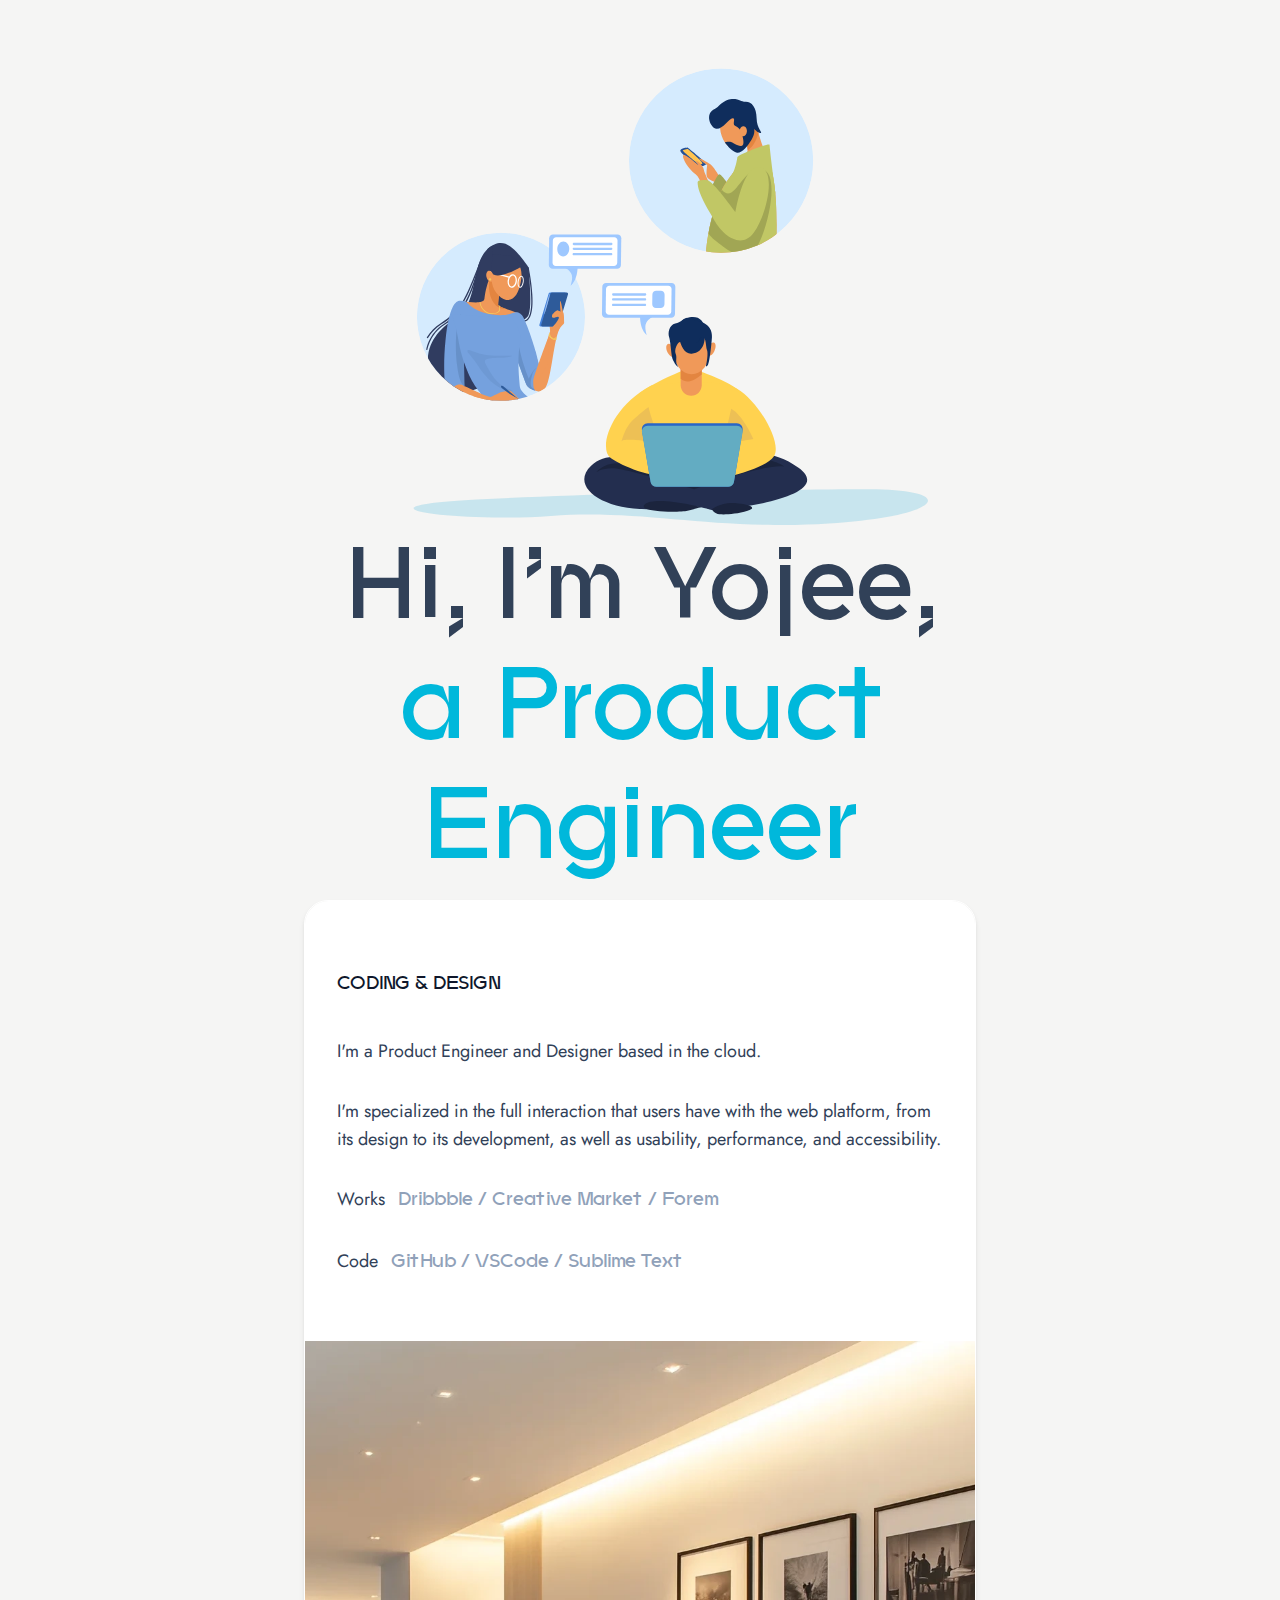
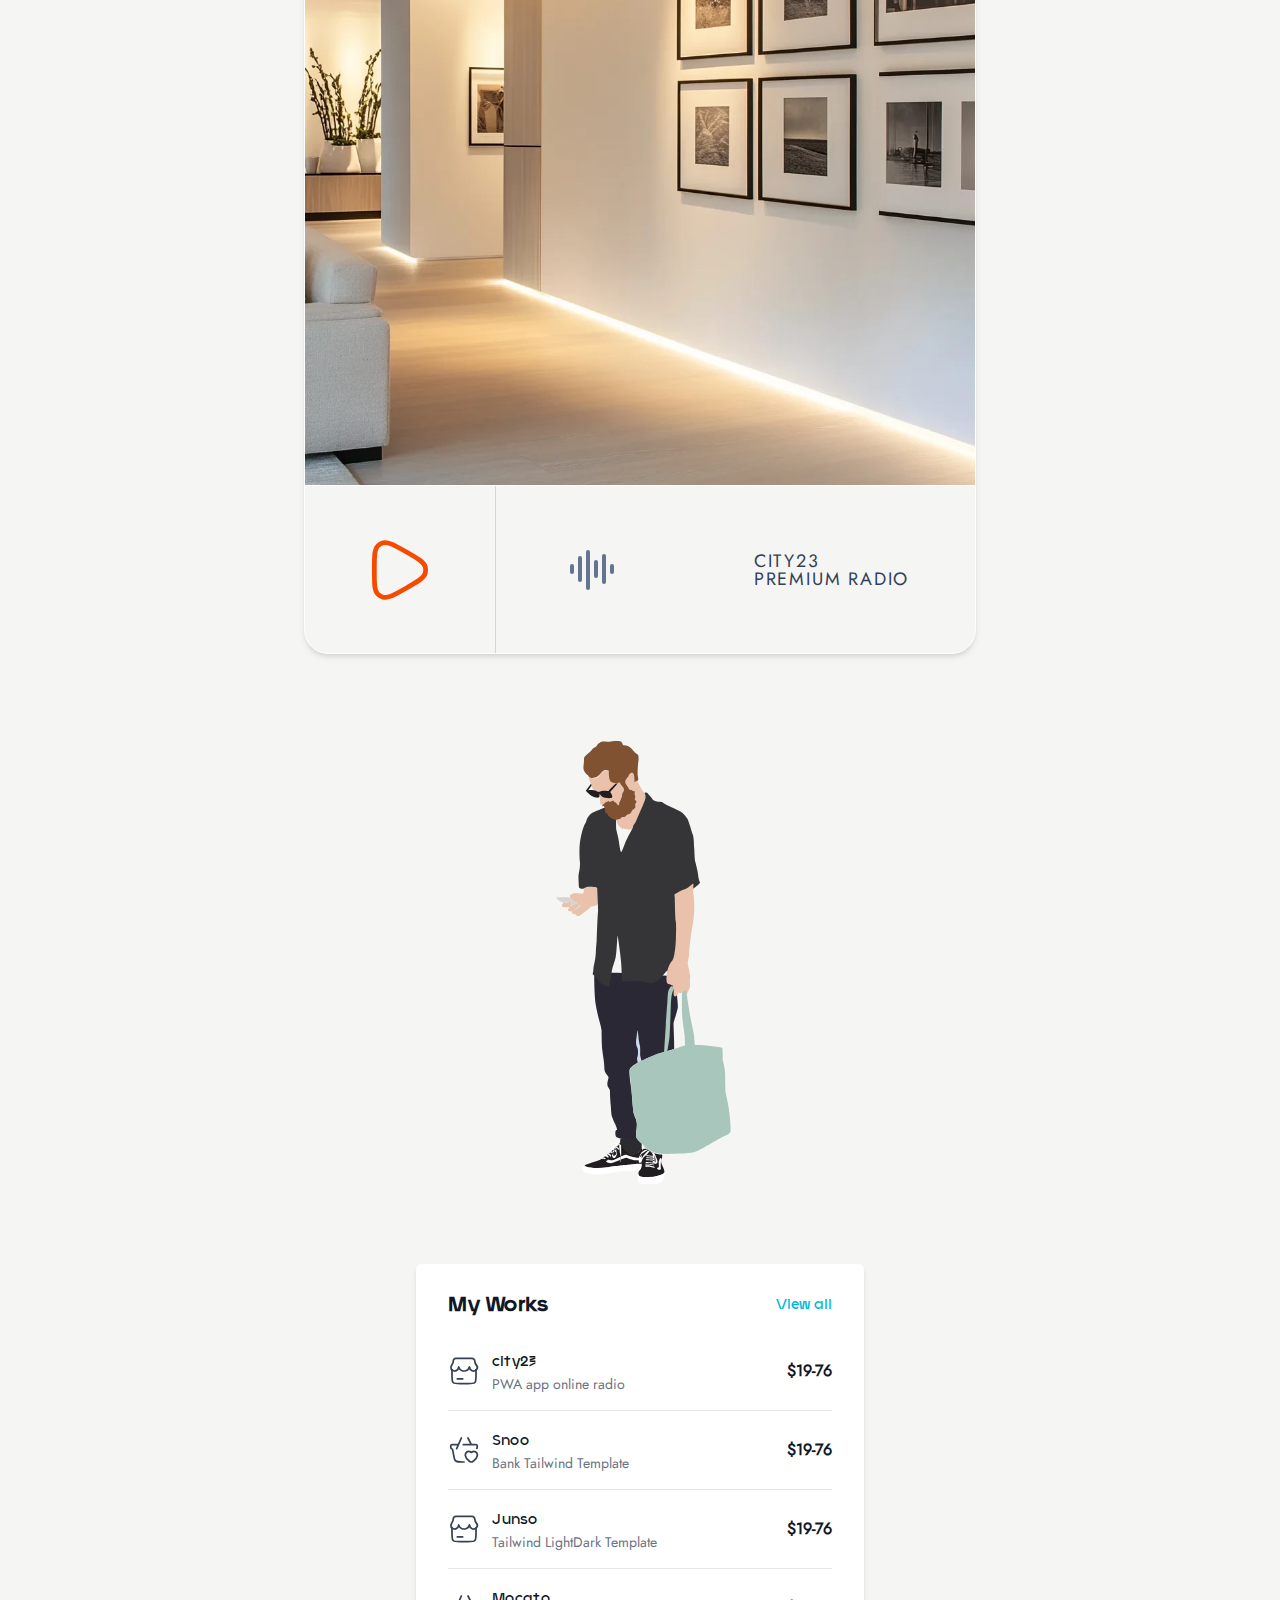
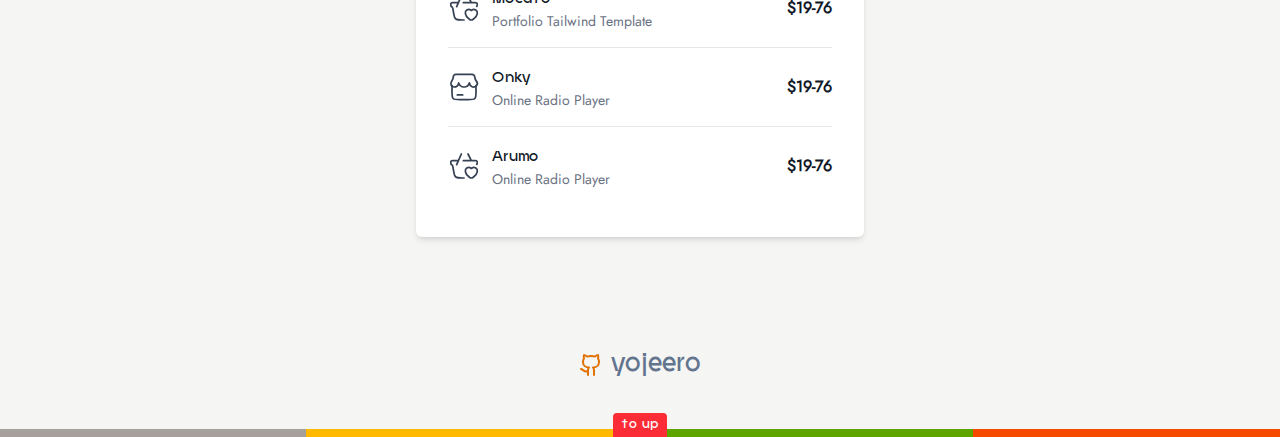
==== commit dfb9e8b7: "new" ====
--- a/index.html
+++ b/index.html
@@ -16,11 +16,9 @@
 
     <link rel="icon" type="image/svg+xml" href="./images/fav.svg">
 
-    <!-- <script src="https://unpkg.com/@tailwindcss/browser@4"></script> -->
-
     <!-- STYLE CSS -->
   <link rel="stylesheet" href="./css/style.css">
-
+  
 </head>
 
 <body class="bg-stone-100">
@@ -37,25 +35,14 @@
   <!-- HEADER -->
   <div class="grid max-w-5xl min-h-screen place-content-evenly max-sm:p-4">
   
-      <div class="grid place-self-center overflow-hidden">
+      <div class="grid place-self-center max-sm:pb-4">
         <a href="https://github.com/yojeero" target="_blank">  
-          <img class="object-cover w-lg" src="./images/top.svg" alt="">           
+          <img class="object-cover w-xl" src="./images/top.svg" alt="">           
         </a>
       </div>
   
       <h1 class="grid leading-tight text-center place-self-center lg:text-8xl text-7xl">Hi, I'm Yojee, <p class="text-cyan-500"> a Product Engineer</p>
       </h1>
-
-      <a href="#foo" class="scroll">
-      
-        <!-- one time  -->
-        <svg class="grid m-auto w-8 h-8 text-slate-400 animate-[scroll_ease-in-out_2.5s_forwards]"
-          viewBox="0 0 24 24" xmlns="http://www.w3.org/2000/svg">
-          <path fill="none" stroke="currentColor" stroke-linecap="round" stroke-linejoin="round" stroke-width="1.3"
-            d="M12 22c6 0 7.5-4.51 7.5-10S18 2 12 2S4.5 6.51 4.5 12S6 22 12 22m0-13V6" color="currentColor" />
-        </svg>
-      
-      </a>     
 
   </div><!-- end header -->
 
@@ -172,7 +159,7 @@
     
         <div class="grid mt-20 place-self-center">
           <a href="https://github.com/yojeero" target="_blank">
-            <img class="object-cover h-auto m-auto w-xs" src="./images/go.svg" alt="">  
+            <img class="object-cover h-[50vh] m-auto" src="./images/go.svg" alt="">  
           </a>
         </div>        
 
--- a/css/style.css
+++ b/css/style.css
@@ -1 +1 @@
-/*! tailwindcss v4.0.17 | MIT License | https://tailwindcss.com *//*! tailwindcss v4.0.1 | MIT License | https://tailwindcss.com */@layer theme{:root,:host{--font-sans:ui-sans-serif,system-ui,sans-serif,"Apple Color Emoji","Segoe UI Emoji","Segoe UI Symbol","Noto Color Emoji";--font-mono:ui-monospace,SFMono-Regular,Menlo,Monaco,Consolas,"Liberation Mono","Courier New",monospace;--color-red-500:oklch(.637 .237 25.331);--color-orange-600:oklch(.646 .222 41.116);--color-amber-400:oklch(.828 .189 84.429);--color-amber-600:oklch(.666 .179 58.318);--color-lime-600:oklch(.648 .2 131.684);--color-lime-700:oklch(.532 .157 131.589);--color-green-700:oklch(.527 .154 150.069);--color-cyan-500:oklch(.715 .143 215.221);--color-slate-400:oklch(.704 .04 256.788);--color-slate-500:oklch(.554 .046 257.417);--color-slate-700:oklch(.372 .044 257.287);--color-slate-900:oklch(.208 .042 265.755);--color-gray-50:oklch(.985 .002 247.839);--color-gray-100:oklch(.967 .003 264.542);--color-gray-200:oklch(.928 .006 264.531);--color-gray-500:oklch(.551 .027 264.364);--color-gray-700:oklch(.373 .034 259.733);--color-gray-900:oklch(.21 .034 264.665);--color-stone-100:oklch(.97 .001 106.424);--color-stone-300:oklch(.869 .005 56.366);--color-stone-400:oklch(.709 .01 56.259);--color-stone-600:oklch(.444 .011 73.639);--color-white:#fff;--spacing:.25rem;--container-xs:20rem;--container-sm:24rem;--container-md:28rem;--container-lg:32rem;--container-2xl:42rem;--container-4xl:56rem;--container-5xl:64rem;--text-xs:.75rem;--text-xs--line-height:calc(1/.75);--text-sm:.875rem;--text-sm--line-height:calc(1.25/.875);--text-base:1rem;--text-base--line-height: 1.5 ;--text-lg:1.125rem;--text-lg--line-height:calc(1.75/1.125);--text-xl:1.25rem;--text-xl--line-height:calc(1.75/1.25);--text-2xl:1.5rem;--text-2xl--line-height:calc(2/1.5);--text-7xl:4.5rem;--text-7xl--line-height:1;--text-8xl:6rem;--text-8xl--line-height:1;--font-weight-medium:500;--font-weight-semibold:600;--font-weight-bold:700;--tracking-widest:.1em;--leading-tight:1.25;--leading-relaxed:1.625;--radius-sm:.25rem;--radius-md:.375rem;--radius-3xl:1.5rem;--ease-in-out:cubic-bezier(.4,0,.2,1);--default-transition-duration:.15s;--default-transition-timing-function:cubic-bezier(.4,0,.2,1);--default-font-family:var(--font-sans);--default-mono-font-family:var(--font-mono);--font-serif:ui-serif,Georgia,Cambria,"Times New Roman",Times,serif;--color-red-50:oklch(.971 .013 17.38);--color-red-100:oklch(.936 .032 17.717);--color-red-200:oklch(.885 .062 18.334);--color-red-300:oklch(.808 .114 19.571);--color-red-400:oklch(.704 .191 22.216);--color-red-600:oklch(.577 .245 27.325);--color-red-700:oklch(.505 .213 27.518);--color-red-800:oklch(.444 .177 26.899);--color-red-900:oklch(.396 .141 25.723);--color-red-950:oklch(.258 .092 26.042);--color-orange-50:oklch(.98 .016 73.684);--color-orange-100:oklch(.954 .038 75.164);--color-orange-200:oklch(.901 .076 70.697);--color-orange-300:oklch(.837 .128 66.29);--color-orange-400:oklch(.75 .183 55.934);--color-orange-500:oklch(.705 .213 47.604);--color-orange-700:oklch(.553 .195 38.402);--color-orange-800:oklch(.47 .157 37.304);--color-orange-900:oklch(.408 .123 38.172);--color-orange-950:oklch(.266 .079 36.259);--color-amber-50:oklch(.987 .022 95.277);--color-amber-100:oklch(.962 .059 95.617);--color-amber-200:oklch(.924 .12 95.746);--color-amber-300:oklch(.879 .169 91.605);--color-amber-500:oklch(.769 .188 70.08);--color-amber-700:oklch(.555 .163 48.998);--color-amber-800:oklch(.473 .137 46.201);--color-amber-900:oklch(.414 .112 45.904);--color-amber-950:oklch(.279 .077 45.635);--color-yellow-50:oklch(.987 .026 102.212);--color-yellow-100:oklch(.973 .071 103.193);--color-yellow-200:oklch(.945 .129 101.54);--color-yellow-300:oklch(.905 .182 98.111);--color-yellow-400:oklch(.852 .199 91.936);--color-yellow-500:oklch(.795 .184 86.047);--color-yellow-600:oklch(.681 .162 75.834);--color-yellow-700:oklch(.554 .135 66.442);--color-yellow-800:oklch(.476 .114 61.907);--color-yellow-900:oklch(.421 .095 57.708);--color-yellow-950:oklch(.286 .066 53.813);--color-lime-50:oklch(.986 .031 120.757);--color-lime-100:oklch(.967 .067 122.328);--color-lime-200:oklch(.938 .127 124.321);--color-lime-300:oklch(.897 .196 126.665);--color-lime-400:oklch(.841 .238 128.85);--color-lime-500:oklch(.768 .233 130.85);--color-lime-800:oklch(.453 .124 130.933);--color-lime-900:oklch(.405 .101 131.063);--color-lime-950:oklch(.274 .072 132.109);--color-green-50:oklch(.982 .018 155.826);--color-green-100:oklch(.962 .044 156.743);--color-green-200:oklch(.925 .084 155.995);--color-green-300:oklch(.871 .15 154.449);--color-green-400:oklch(.792 .209 151.711);--color-green-500:oklch(.723 .219 149.579);--color-green-600:oklch(.627 .194 149.214);--color-green-800:oklch(.448 .119 151.328);--color-green-900:oklch(.393 .095 152.535);--color-green-950:oklch(.266 .065 152.934);--color-emerald-50:oklch(.979 .021 166.113);--color-emerald-100:oklch(.95 .052 163.051);--color-emerald-200:oklch(.905 .093 164.15);--color-emerald-300:oklch(.845 .143 164.978);--color-emerald-400:oklch(.765 .177 163.223);--color-emerald-500:oklch(.696 .17 162.48);--color-emerald-600:oklch(.596 .145 163.225);--color-emerald-700:oklch(.508 .118 165.612);--color-emerald-800:oklch(.432 .095 166.913);--color-emerald-900:oklch(.378 .077 168.94);--color-emerald-950:oklch(.262 .051 172.552);--color-teal-50:oklch(.984 .014 180.72);--color-teal-100:oklch(.953 .051 180.801);--color-teal-200:oklch(.91 .096 180.426);--color-teal-300:oklch(.855 .138 181.071);--color-teal-400:oklch(.777 .152 181.912);--color-teal-500:oklch(.704 .14 182.503);--color-teal-600:oklch(.6 .118 184.704);--color-teal-700:oklch(.511 .096 186.391);--color-teal-800:oklch(.437 .078 188.216);--color-teal-900:oklch(.386 .063 188.416);--color-teal-950:oklch(.277 .046 192.524);--color-cyan-50:oklch(.984 .019 200.873);--color-cyan-100:oklch(.956 .045 203.388);--color-cyan-200:oklch(.917 .08 205.041);--color-cyan-300:oklch(.865 .127 207.078);--color-cyan-400:oklch(.789 .154 211.53);--color-cyan-600:oklch(.609 .126 221.723);--color-cyan-700:oklch(.52 .105 223.128);--color-cyan-800:oklch(.45 .085 224.283);--color-cyan-900:oklch(.398 .07 227.392);--color-cyan-950:oklch(.302 .056 229.695);--color-sky-50:oklch(.977 .013 236.62);--color-sky-100:oklch(.951 .026 236.824);--color-sky-200:oklch(.901 .058 230.902);--color-sky-300:oklch(.828 .111 230.318);--color-sky-400:oklch(.746 .16 232.661);--color-sky-500:oklch(.685 .169 237.323);--color-sky-600:oklch(.588 .158 241.966);--color-sky-700:oklch(.5 .134 242.749);--color-sky-800:oklch(.443 .11 240.79);--color-sky-900:oklch(.391 .09 240.876);--color-sky-950:oklch(.293 .066 243.157);--color-blue-50:oklch(.97 .014 254.604);--color-blue-100:oklch(.932 .032 255.585);--color-blue-200:oklch(.882 .059 254.128);--color-blue-300:oklch(.809 .105 251.813);--color-blue-400:oklch(.707 .165 254.624);--color-blue-500:oklch(.623 .214 259.815);--color-blue-600:oklch(.546 .245 262.881);--color-blue-700:oklch(.488 .243 264.376);--color-blue-800:oklch(.424 .199 265.638);--color-blue-900:oklch(.379 .146 265.522);--color-blue-950:oklch(.282 .091 267.935);--color-indigo-50:oklch(.962 .018 272.314);--color-indigo-100:oklch(.93 .034 272.788);--color-indigo-200:oklch(.87 .065 274.039);--color-indigo-300:oklch(.785 .115 274.713);--color-indigo-400:oklch(.673 .182 276.935);--color-indigo-500:oklch(.585 .233 277.117);--color-indigo-600:oklch(.511 .262 276.966);--color-indigo-700:oklch(.457 .24 277.023);--color-indigo-800:oklch(.398 .195 277.366);--color-indigo-900:oklch(.359 .144 278.697);--color-indigo-950:oklch(.257 .09 281.288);--color-violet-50:oklch(.969 .016 293.756);--color-violet-100:oklch(.943 .029 294.588);--color-violet-200:oklch(.894 .057 293.283);--color-violet-300:oklch(.811 .111 293.571);--color-violet-400:oklch(.702 .183 293.541);--color-violet-500:oklch(.606 .25 292.717);--color-violet-600:oklch(.541 .281 293.009);--color-violet-700:oklch(.491 .27 292.581);--color-violet-800:oklch(.432 .232 292.759);--color-violet-900:oklch(.38 .189 293.745);--color-violet-950:oklch(.283 .141 291.089);--color-purple-50:oklch(.977 .014 308.299);--color-purple-100:oklch(.946 .033 307.174);--color-purple-200:oklch(.902 .063 306.703);--color-purple-300:oklch(.827 .119 306.383);--color-purple-400:oklch(.714 .203 305.504);--color-purple-500:oklch(.627 .265 303.9);--color-purple-600:oklch(.558 .288 302.321);--color-purple-700:oklch(.496 .265 301.924);--color-purple-800:oklch(.438 .218 303.724);--color-purple-900:oklch(.381 .176 304.987);--color-purple-950:oklch(.291 .149 302.717);--color-fuchsia-50:oklch(.977 .017 320.058);--color-fuchsia-100:oklch(.952 .037 318.852);--color-fuchsia-200:oklch(.903 .076 319.62);--color-fuchsia-300:oklch(.833 .145 321.434);--color-fuchsia-400:oklch(.74 .238 322.16);--color-fuchsia-500:oklch(.667 .295 322.15);--color-fuchsia-600:oklch(.591 .293 322.896);--color-fuchsia-700:oklch(.518 .253 323.949);--color-fuchsia-800:oklch(.452 .211 324.591);--color-fuchsia-900:oklch(.401 .17 325.612);--color-fuchsia-950:oklch(.293 .136 325.661);--color-pink-50:oklch(.971 .014 343.198);--color-pink-100:oklch(.948 .028 342.258);--color-pink-200:oklch(.899 .061 343.231);--color-pink-300:oklch(.823 .12 346.018);--color-pink-400:oklch(.718 .202 349.761);--color-pink-500:oklch(.656 .241 354.308);--color-pink-600:oklch(.592 .249 .584);--color-pink-700:oklch(.525 .223 3.958);--color-pink-800:oklch(.459 .187 3.815);--color-pink-900:oklch(.408 .153 2.432);--color-pink-950:oklch(.284 .109 3.907);--color-rose-50:oklch(.969 .015 12.422);--color-rose-100:oklch(.941 .03 12.58);--color-rose-200:oklch(.892 .058 10.001);--color-rose-300:oklch(.81 .117 11.638);--color-rose-400:oklch(.712 .194 13.428);--color-rose-500:oklch(.645 .246 16.439);--color-rose-600:oklch(.586 .253 17.585);--color-rose-700:oklch(.514 .222 16.935);--color-rose-800:oklch(.455 .188 13.697);--color-rose-900:oklch(.41 .159 10.272);--color-rose-950:oklch(.271 .105 12.094);--color-slate-50:oklch(.984 .003 247.858);--color-slate-100:oklch(.968 .007 247.896);--color-slate-200:oklch(.929 .013 255.508);--color-slate-300:oklch(.869 .022 252.894);--color-slate-600:oklch(.446 .043 257.281);--color-slate-800:oklch(.279 .041 260.031);--color-slate-950:oklch(.129 .042 264.695);--color-gray-300:oklch(.872 .01 258.338);--color-gray-400:oklch(.707 .022 261.325);--color-gray-600:oklch(.446 .03 256.802);--color-gray-800:oklch(.278 .033 256.848);--color-gray-950:oklch(.13 .028 261.692);--color-zinc-50:oklch(.985 0 0);--color-zinc-100:oklch(.967 .001 286.375);--color-zinc-200:oklch(.92 .004 286.32);--color-zinc-300:oklch(.871 .006 286.286);--color-zinc-400:oklch(.705 .015 286.067);--color-zinc-500:oklch(.552 .016 285.938);--color-zinc-600:oklch(.442 .017 285.786);--color-zinc-700:oklch(.37 .013 285.805);--color-zinc-800:oklch(.274 .006 286.033);--color-zinc-900:oklch(.21 .006 285.885);--color-zinc-950:oklch(.141 .005 285.823);--color-neutral-50:oklch(.985 0 0);--color-neutral-100:oklch(.97 0 0);--color-neutral-200:oklch(.922 0 0);--color-neutral-300:oklch(.87 0 0);--color-neutral-400:oklch(.708 0 0);--color-neutral-500:oklch(.556 0 0);--color-neutral-600:oklch(.439 0 0);--color-neutral-700:oklch(.371 0 0);--color-neutral-800:oklch(.269 0 0);--color-neutral-900:oklch(.205 0 0);--color-neutral-950:oklch(.145 0 0);--color-stone-50:oklch(.985 .001 106.423);--color-stone-200:oklch(.923 .003 48.717);--color-stone-500:oklch(.553 .013 58.071);--color-stone-700:oklch(.374 .01 67.558);--color-stone-800:oklch(.268 .007 34.298);--color-stone-900:oklch(.216 .006 56.043);--color-stone-950:oklch(.147 .004 49.25);--color-black:#000;--breakpoint-sm:40rem;--breakpoint-md:48rem;--breakpoint-lg:64rem;--breakpoint-xl:80rem;--breakpoint-2xl:96rem;--container-3xs:16rem;--container-2xs:18rem;--container-xl:36rem;--container-3xl:48rem;--container-6xl:72rem;--container-7xl:80rem;--text-3xl:1.875rem;--text-3xl--line-height: 1.2 ;--text-4xl:2.25rem;--text-4xl--line-height:calc(2.5/2.25);--text-5xl:3rem;--text-5xl--line-height:1;--text-6xl:3.75rem;--text-6xl--line-height:1;--text-9xl:8rem;--text-9xl--line-height:1;--font-weight-thin:100;--font-weight-extralight:200;--font-weight-light:300;--font-weight-normal:400;--font-weight-extrabold:800;--font-weight-black:900;--tracking-tighter:-.05em;--tracking-tight:-.025em;--tracking-normal:0em;--tracking-wide:.025em;--tracking-wider:.05em;--leading-snug:1.375;--leading-normal:1.5;--leading-loose:2;--radius-xs:.125rem;--radius-lg:.5rem;--radius-xl:.75rem;--radius-2xl:1rem;--radius-4xl:2rem;--shadow-2xs:0 1px #0000000d;--shadow-xs:0 1px 2px 0 #0000000d;--shadow-sm:0 1px 3px 0 #0000001a,0 1px 2px -1px #0000001a;--shadow-md:0 4px 6px -1px #0000001a,0 2px 4px -2px #0000001a;--shadow-lg:0 10px 15px -3px #0000001a,0 4px 6px -4px #0000001a;--shadow-xl:0 20px 25px -5px #0000001a,0 8px 10px -6px #0000001a;--shadow-2xl:0 25px 50px -12px #00000040;--inset-shadow-2xs:inset 0 1px #0000000d;--inset-shadow-xs:inset 0 1px 1px #0000000d;--inset-shadow-sm:inset 0 2px 4px #0000000d;--drop-shadow-xs:0 1px 1px #0000000d;--drop-shadow-sm:0 1px 2px #00000026;--drop-shadow-md:0 3px 3px #0000001f;--drop-shadow-lg:0 4px 4px #00000026;--drop-shadow-xl:0 9px 7px #0000001a;--drop-shadow-2xl:0 25px 25px #00000026;--ease-in:cubic-bezier(.4,0,1,1);--ease-out:cubic-bezier(0,0,.2,1);--animate-spin:spin 1s linear infinite;--animate-ping:ping 1s cubic-bezier(0,0,.2,1)infinite;--animate-pulse:pulse 2s cubic-bezier(.4,0,.6,1)infinite;--animate-bounce:bounce 1s infinite;--blur-xs:4px;--blur-sm:8px;--blur-md:12px;--blur-lg:16px;--blur-xl:24px;--blur-2xl:40px;--blur-3xl:64px;--perspective-dramatic:100px;--perspective-near:300px;--perspective-normal:500px;--perspective-midrange:800px;--perspective-distant:1200px;--aspect-video:16/9;--default-font-feature-settings:var(--font-sans--font-feature-settings);--default-font-variation-settings:var(--font-sans--font-variation-settings);--default-mono-font-feature-settings:var(--font-mono--font-feature-settings);--default-mono-font-variation-settings:var(--font-mono--font-variation-settings)}}@layer base{::placeholder{opacity:1}@supports (not ((-webkit-appearance:-apple-pay-button))) or (contain-intrinsic-size:1px){::placeholder{color:color-mix(in oklab,currentColor 50%,transparent)}}*,:after,:before,::backdrop{box-sizing:border-box;border:0 solid;margin:0;padding:0}::file-selector-button{box-sizing:border-box;border:0 solid;margin:0;padding:0}html,:host{-webkit-text-size-adjust:100%;-moz-tab-size:4;tab-size:4;line-height:1.5;font-family:var(--default-font-family,ui-sans-serif,system-ui,sans-serif,"Apple Color Emoji","Segoe UI Emoji","Segoe UI Symbol","Noto Color Emoji");font-feature-settings:var(--default-font-feature-settings,normal);font-variation-settings:var(--default-font-variation-settings,normal);-webkit-tap-highlight-color:transparent}body{line-height:inherit}hr{height:0;color:inherit;border-top-width:1px}abbr:where([title]){-webkit-text-decoration:underline dotted;text-decoration:underline dotted}h1,h2,h3,h4,h5,h6{font-size:inherit;font-weight:inherit}a{color:inherit;-webkit-text-decoration:inherit;text-decoration:inherit}b,strong{font-weight:bolder}code,kbd,samp,pre{font-family:var(--default-mono-font-family,ui-monospace,SFMono-Regular,Menlo,Monaco,Consolas,"Liberation Mono","Courier New",monospace);font-feature-settings:var(--default-mono-font-feature-settings,normal);font-variation-settings:var(--default-mono-font-variation-settings,normal);font-size:1em}small{font-size:80%}sub,sup{vertical-align:baseline;font-size:75%;line-height:0;position:relative}sub{bottom:-.25em}sup{top:-.5em}table{text-indent:0;border-color:inherit;border-collapse:collapse}:-moz-focusring{outline:auto}progress{vertical-align:baseline}summary{display:list-item}ol,ul,menu{list-style:none}img,svg,video,canvas,audio,iframe,embed,object{vertical-align:middle;display:block}img,video{max-width:100%;height:auto}button,input,select,optgroup,textarea{font:inherit;font-feature-settings:inherit;font-variation-settings:inherit;letter-spacing:inherit;color:inherit;opacity:1;background-color:#0000;border-radius:0}::file-selector-button{font:inherit;font-feature-settings:inherit;font-variation-settings:inherit;letter-spacing:inherit;color:inherit;opacity:1;background-color:#0000;border-radius:0}:where(select:is([multiple],[size])) optgroup{font-weight:bolder}:where(select:is([multiple],[size])) optgroup option{padding-inline-start:20px}::file-selector-button{margin-inline-end:4px}::placeholder{opacity:1;color:color-mix(in oklab,currentColor 50%,transparent)}textarea{resize:vertical}::-webkit-search-decoration{-webkit-appearance:none}::-webkit-date-and-time-value{min-height:1lh;text-align:inherit}::-webkit-datetime-edit{display:inline-flex}::-webkit-datetime-edit-fields-wrapper{padding:0}::-webkit-datetime-edit{padding-block:0}::-webkit-datetime-edit-year-field{padding-block:0}::-webkit-datetime-edit-month-field{padding-block:0}::-webkit-datetime-edit-day-field{padding-block:0}::-webkit-datetime-edit-hour-field{padding-block:0}::-webkit-datetime-edit-minute-field{padding-block:0}::-webkit-datetime-edit-second-field{padding-block:0}::-webkit-datetime-edit-millisecond-field{padding-block:0}::-webkit-datetime-edit-meridiem-field{padding-block:0}:-moz-ui-invalid{box-shadow:none}button,input:where([type=button],[type=reset],[type=submit]){-webkit-appearance:button;-moz-appearance:button;appearance:button}::file-selector-button{-webkit-appearance:button;-moz-appearance:button;appearance:button}::-webkit-inner-spin-button{height:auto}::-webkit-outer-spin-button{height:auto}[hidden]:where(:not([hidden=until-found])){display:none!important}@font-face{font-family:Jost;font-weight:400;font-style:normal;font-display:swap;src:url(../fonts/jost-latin-regular.woff2)format("woff2")}@font-face{font-family:Mabgate-Regular;font-weight:400;font-style:normal;font-display:swap;src:url(../fonts/Mabgate-Regular.woff2)format("woff2")}body{font-family:Jost,"sans-serif";font-weight:400}h1,h2,h3,h4,h5,a{font-family:Mabgate-Regular,"sans-serif"}}@layer components;@layer utilities{.visible{visibility:visible}.relative{position:relative}.right-0{right:calc(var(--spacing)*0)}.bottom-0{bottom:calc(var(--spacing)*0)}.block{display:block}.w-lg{width:var(--container-lg)}.after\:absolute:after{content:var(--tw-content);position:absolute}.after\:top-0:after{content:var(--tw-content);top:calc(var(--spacing)*0)}.after\:left-0:after{content:var(--tw-content);left:calc(var(--spacing)*0)}.after\:h-full:after{content:var(--tw-content);height:100%}.after\:w-0:after{content:var(--tw-content);width:calc(var(--spacing)*0)}.after\:animate-\[prog_6s_ease-in_infinite\]:after{content:var(--tw-content);animation:6s ease-in infinite prog}.after\:bg-gray-700:after{content:var(--tw-content);background-color:var(--color-gray-700)}.after\:content-\[\'\'\]:after{--tw-content:"";content:var(--tw-content)}.pointer-events-none{pointer-events:none}.fixed{position:fixed}.top-0{top:calc(var(--spacing)*0)}.right-6{right:calc(var(--spacing)*6)}.bottom-6{bottom:calc(var(--spacing)*6)}.left-0{left:calc(var(--spacing)*0)}.z-50{z-index:50}.m-0{margin:calc(var(--spacing)*0)}.m-auto{margin:auto}.my-20{margin-block:calc(var(--spacing)*20)}.ms-3{margin-inline-start:calc(var(--spacing)*3)}.mt-20{margin-top:calc(var(--spacing)*20)}.mr-2{margin-right:calc(var(--spacing)*2)}.mb-4{margin-bottom:calc(var(--spacing)*4)}.flex{display:flex}.grid{display:grid}.hidden{display:none}.inline-flex{display:inline-flex}.h-2{height:calc(var(--spacing)*2)}.h-6{height:calc(var(--spacing)*6)}.h-8{height:calc(var(--spacing)*8)}.h-12{height:calc(var(--spacing)*12)}.h-22{height:calc(var(--spacing)*22)}.h-24{height:calc(var(--spacing)*24)}.h-38{height:calc(var(--spacing)*38)}.h-42{height:calc(var(--spacing)*42)}.h-auto{height:auto}.h-fit{height:fit-content}.h-full{height:100%}.min-h-screen{min-height:100vh}.w-1\/2{width:50%}.w-6{width:calc(var(--spacing)*6)}.w-8{width:calc(var(--spacing)*8)}.w-12{width:calc(var(--spacing)*12)}.w-14{width:calc(var(--spacing)*14)}.w-22{width:calc(var(--spacing)*22)}.w-38{width:calc(var(--spacing)*38)}.w-full{width:100%}.w-sm{width:var(--container-sm)}.w-xs{width:var(--container-xs)}.max-w-2xl{max-width:var(--container-2xl)}.max-w-4xl{max-width:var(--container-4xl)}.max-w-5xl{max-width:var(--container-5xl)}.max-w-md{max-width:var(--container-md)}.flex-1{flex:1}.translate-y-2{--tw-translate-y:calc(var(--spacing)*2);translate:var(--tw-translate-x)var(--tw-translate-y)}.transform{transform:var(--tw-rotate-x)var(--tw-rotate-y)var(--tw-rotate-z)var(--tw-skew-x)var(--tw-skew-y)}.animate-\[ring_2s_ease-out_infinite\]{animation:2s ease-out infinite ring}.animate-\[scroll_ease-in-out_2\.5s_forwards\]{animation:2.5s ease-in-out forwards scroll}.animate-\[scroll_ease-in-out_2\.5s_infinite\]{animation:2.5s ease-in-out infinite scroll}.cursor-pointer{cursor:pointer}.grid-cols-\[2fr_2fr_3fr\]{grid-template-columns:2fr 2fr 3fr}.place-content-center{place-content:center}.place-content-evenly{place-content:space-evenly}.place-items-center{place-items:center}.place-items-end{place-items:end}.items-center{align-items:center}.items-end{align-items:flex-end}.justify-between{justify-content:space-between}.justify-center{justify-content:center}.gap-y-8{row-gap:calc(var(--spacing)*8)}:where(.divide-y>:not(:last-child)){--tw-divide-y-reverse:0;border-bottom-style:var(--tw-border-style);border-top-style:var(--tw-border-style);border-top-width:calc(1px*var(--tw-divide-y-reverse));border-bottom-width:calc(1px*calc(1 - var(--tw-divide-y-reverse)))}:where(.divide-gray-200>:not(:last-child)){border-color:var(--color-gray-200)}.place-self-center{place-self:center}.justify-self-center{justify-self:center}.truncate{text-overflow:ellipsis;white-space:nowrap;overflow:hidden}.overflow-hidden{overflow:hidden}.rounded-3xl{border-radius:var(--radius-3xl)}.rounded-md{border-radius:var(--radius-md)}.rounded-s-3xl{border-start-start-radius:var(--radius-3xl);border-end-start-radius:var(--radius-3xl)}.rounded-t-3xl{border-top-left-radius:var(--radius-3xl);border-top-right-radius:var(--radius-3xl)}.rounded-tl-sm{border-top-left-radius:var(--radius-sm)}.rounded-tr-sm{border-top-right-radius:var(--radius-sm)}.border-1{border-style:var(--tw-border-style);border-width:1px}.border-t-1{border-top-style:var(--tw-border-style);border-top-width:1px}.border-r-1{border-right-style:var(--tw-border-style);border-right-width:1px}.border-solid{--tw-border-style:solid;border-style:solid}.border-stone-300{border-color:var(--color-stone-300)}.border-white{border-color:var(--color-white)}.bg-gray-50{background-color:var(--color-gray-50)}.bg-gray-100{background-color:var(--color-gray-100)}.bg-red-500{background-color:var(--color-red-500)}.bg-stone-100{background-color:var(--color-stone-100)}.bg-transparent{background-color:#0000}.bg-white{background-color:var(--color-white)}.bg-gradient-to-r{--tw-gradient-position:to right in oklab,;background-image:linear-gradient(var(--tw-gradient-stops))}.from-lime-600{--tw-gradient-from:var(--color-lime-600);--tw-gradient-stops:var(--tw-gradient-via-stops,var(--tw-gradient-position, )var(--tw-gradient-from)var(--tw-gradient-from-position),var(--tw-gradient-to)var(--tw-gradient-to-position))}.from-stone-400{--tw-gradient-from:var(--color-stone-400);--tw-gradient-stops:var(--tw-gradient-via-stops,var(--tw-gradient-position, )var(--tw-gradient-from)var(--tw-gradient-from-position),var(--tw-gradient-to)var(--tw-gradient-to-position))}.from-50\%{--tw-gradient-from-position:50%}.to-amber-400{--tw-gradient-to:var(--color-amber-400);--tw-gradient-stops:var(--tw-gradient-via-stops,var(--tw-gradient-position, )var(--tw-gradient-from)var(--tw-gradient-from-position),var(--tw-gradient-to)var(--tw-gradient-to-position))}.to-orange-600{--tw-gradient-to:var(--color-orange-600);--tw-gradient-stops:var(--tw-gradient-via-stops,var(--tw-gradient-position, )var(--tw-gradient-from)var(--tw-gradient-from-position),var(--tw-gradient-to)var(--tw-gradient-to-position))}.to-50\%{--tw-gradient-to-position:50%}.object-cover{object-fit:cover}.p-0{padding:calc(var(--spacing)*0)}.p-4{padding:calc(var(--spacing)*4)}.px-8{padding-inline:calc(var(--spacing)*8)}.py-3{padding-block:calc(var(--spacing)*3)}.py-16{padding-block:calc(var(--spacing)*16)}.text-center{text-align:center}.text-2xl{font-size:var(--text-2xl);line-height:var(--tw-leading,var(--text-2xl--line-height))}.text-7xl{font-size:var(--text-7xl);line-height:var(--tw-leading,var(--text-7xl--line-height))}.text-base{font-size:var(--text-base);line-height:var(--tw-leading,var(--text-base--line-height))}.text-lg{font-size:var(--text-lg);line-height:var(--tw-leading,var(--text-lg--line-height))}.text-sm{font-size:var(--text-sm);line-height:var(--tw-leading,var(--text-sm--line-height))}.text-xl{font-size:var(--text-xl);line-height:var(--tw-leading,var(--text-xl--line-height))}.text-xs{font-size:var(--text-xs);line-height:var(--tw-leading,var(--text-xs--line-height))}.leading-10{--tw-leading:calc(var(--spacing)*10);line-height:calc(var(--spacing)*10)}.leading-none{--tw-leading:1;line-height:1}.leading-relaxed{--tw-leading:var(--leading-relaxed);line-height:var(--leading-relaxed)}.leading-tight{--tw-leading:var(--leading-tight);line-height:var(--leading-tight)}.font-bold{--tw-font-weight:var(--font-weight-bold);font-weight:var(--font-weight-bold)}.font-medium{--tw-font-weight:var(--font-weight-medium);font-weight:var(--font-weight-medium)}.font-semibold{--tw-font-weight:var(--font-weight-semibold);font-weight:var(--font-weight-semibold)}.tracking-widest{--tw-tracking:var(--tracking-widest);letter-spacing:var(--tracking-widest)}.text-amber-600{color:var(--color-amber-600)}.text-cyan-500{color:var(--color-cyan-500)}.text-gray-500{color:var(--color-gray-500)}.text-gray-700{color:var(--color-gray-700)}.text-gray-900{color:var(--color-gray-900)}.text-orange-600{color:var(--color-orange-600)}.text-slate-400{color:var(--color-slate-400)}.text-slate-500{color:var(--color-slate-500)}.text-slate-700{color:var(--color-slate-700)}.text-slate-900{color:var(--color-slate-900)}.text-white{color:var(--color-white)}.uppercase{text-transform:uppercase}.opacity-0{opacity:0}.shadow-md{--tw-shadow:0 4px 6px -1px var(--tw-shadow-color,#0000001a),0 2px 4px -2px var(--tw-shadow-color,#0000001a);box-shadow:var(--tw-inset-shadow),var(--tw-inset-ring-shadow),var(--tw-ring-offset-shadow),var(--tw-ring-shadow),var(--tw-shadow)}.transition-all{transition-property:all;transition-timing-function:var(--tw-ease,var(--default-transition-timing-function));transition-duration:var(--tw-duration,var(--default-transition-duration))}.transition-opacity{transition-property:opacity;transition-timing-function:var(--tw-ease,var(--default-transition-timing-function));transition-duration:var(--tw-duration,var(--default-transition-duration))}.duration-300{--tw-duration:.3s;transition-duration:.3s}.ease-in-out{--tw-ease:var(--ease-in-out);transition-timing-function:var(--ease-in-out)}.outline-none{--tw-outline-style:none;outline-style:none}@media (hover:hover){.hover\:cursor-pointer:hover{cursor:pointer}.hover\:border-1:hover{border-style:var(--tw-border-style);border-width:1px}.hover\:border-stone-600:hover{border-color:var(--color-stone-600)}.hover\:bg-white:hover{background-color:var(--color-white)}.hover\:text-green-700:hover{color:var(--color-green-700)}.hover\:text-lime-700:hover{color:var(--color-lime-700)}.hover\:text-slate-400:hover{color:var(--color-slate-400)}.hover\:shadow-2xl:hover{--tw-shadow:0 25px 50px -12px var(--tw-shadow-color,#00000040);box-shadow:var(--tw-inset-shadow),var(--tw-inset-ring-shadow),var(--tw-ring-offset-shadow),var(--tw-ring-shadow),var(--tw-shadow)}}@media (width<40rem){.max-sm\:p-4{padding:calc(var(--spacing)*4)}}@media (width>=40rem){.sm\:p-8{padding:calc(var(--spacing)*8)}.sm\:py-4{padding-block:calc(var(--spacing)*4)}}@media (width>=64rem){.lg\:text-8xl{font-size:var(--text-8xl);line-height:var(--tw-leading,var(--text-8xl--line-height))}}}*{scroll-behavior:smooth}@keyframes prog{to{width:100%}}@keyframes scroll{0%{transform:translateY(0)}30%{transform:translateY(2.625rem)}}@keyframes spin{to{transform:rotate(360deg)}}@keyframes ping{75%,to{opacity:0;transform:scale(2)}}@keyframes pulse{50%{opacity:.5}}@keyframes bounce{0%,to{animation-timing-function:cubic-bezier(.8,0,1,1);transform:translateY(-25%)}50%{animation-timing-function:cubic-bezier(0,0,.2,1);transform:none}}@property --tw-translate-x{syntax:"*";inherits:false;initial-value:0}@property --tw-translate-y{syntax:"*";inherits:false;initial-value:0}@property --tw-translate-z{syntax:"*";inherits:false;initial-value:0}@property --tw-rotate-x{syntax:"*";inherits:false;initial-value:rotateX(0)}@property --tw-rotate-y{syntax:"*";inherits:false;initial-value:rotateY(0)}@property --tw-rotate-z{syntax:"*";inherits:false;initial-value:rotateZ(0)}@property --tw-skew-x{syntax:"*";inherits:false;initial-value:skewX(0)}@property --tw-skew-y{syntax:"*";inherits:false;initial-value:skewY(0)}@property --tw-divide-y-reverse{syntax:"*";inherits:false;initial-value:0}@property --tw-border-style{syntax:"*";inherits:false;initial-value:solid}@property --tw-gradient-position{syntax:"*";inherits:false}@property --tw-gradient-from{syntax:"<color>";inherits:false;initial-value:#0000}@property --tw-gradient-via{syntax:"<color>";inherits:false;initial-value:#0000}@property --tw-gradient-to{syntax:"<color>";inherits:false;initial-value:#0000}@property --tw-gradient-stops{syntax:"*";inherits:false}@property --tw-gradient-via-stops{syntax:"*";inherits:false}@property --tw-gradient-from-position{syntax:"<length-percentage>";inherits:false;initial-value:0%}@property --tw-gradient-via-position{syntax:"<length-percentage>";inherits:false;initial-value:50%}@property --tw-gradient-to-position{syntax:"<length-percentage>";inherits:false;initial-value:100%}@property --tw-leading{syntax:"*";inherits:false}@property --tw-font-weight{syntax:"*";inherits:false}@property --tw-tracking{syntax:"*";inherits:false}@property --tw-shadow{syntax:"*";inherits:false;initial-value:0 0 #0000}@property --tw-shadow-color{syntax:"*";inherits:false}@property --tw-inset-shadow{syntax:"*";inherits:false;initial-value:0 0 #0000}@property --tw-inset-shadow-color{syntax:"*";inherits:false}@property --tw-ring-color{syntax:"*";inherits:false}@property --tw-ring-shadow{syntax:"*";inherits:false;initial-value:0 0 #0000}@property --tw-inset-ring-color{syntax:"*";inherits:false}@property --tw-inset-ring-shadow{syntax:"*";inherits:false;initial-value:0 0 #0000}@property --tw-ring-inset{syntax:"*";inherits:false}@property --tw-ring-offset-width{syntax:"<length>";inherits:false;initial-value:0}@property --tw-ring-offset-color{syntax:"*";inherits:false;initial-value:#fff}@property --tw-ring-offset-shadow{syntax:"*";inherits:false;initial-value:0 0 #0000}@property --tw-duration{syntax:"*";inherits:false}@property --tw-ease{syntax:"*";inherits:false}@property --tw-content{syntax:"*";inherits:false;initial-value:""}
+/*! tailwindcss v4.0.17 | MIT License | https://tailwindcss.com *//*! tailwindcss v4.0.1 | MIT License | https://tailwindcss.com */@layer theme{:root,:host{--font-sans:ui-sans-serif,system-ui,sans-serif,"Apple Color Emoji","Segoe UI Emoji","Segoe UI Symbol","Noto Color Emoji";--font-mono:ui-monospace,SFMono-Regular,Menlo,Monaco,Consolas,"Liberation Mono","Courier New",monospace;--color-red-500:oklch(.637 .237 25.331);--color-orange-600:oklch(.646 .222 41.116);--color-amber-400:oklch(.828 .189 84.429);--color-amber-600:oklch(.666 .179 58.318);--color-lime-600:oklch(.648 .2 131.684);--color-lime-700:oklch(.532 .157 131.589);--color-green-700:oklch(.527 .154 150.069);--color-cyan-500:oklch(.715 .143 215.221);--color-slate-400:oklch(.704 .04 256.788);--color-slate-500:oklch(.554 .046 257.417);--color-slate-700:oklch(.372 .044 257.287);--color-slate-900:oklch(.208 .042 265.755);--color-gray-50:oklch(.985 .002 247.839);--color-gray-100:oklch(.967 .003 264.542);--color-gray-200:oklch(.928 .006 264.531);--color-gray-500:oklch(.551 .027 264.364);--color-gray-700:oklch(.373 .034 259.733);--color-gray-900:oklch(.21 .034 264.665);--color-stone-100:oklch(.97 .001 106.424);--color-stone-300:oklch(.869 .005 56.366);--color-stone-400:oklch(.709 .01 56.259);--color-stone-600:oklch(.444 .011 73.639);--color-white:#fff;--spacing:.25rem;--container-xs:20rem;--container-sm:24rem;--container-md:28rem;--container-xl:36rem;--container-2xl:42rem;--container-4xl:56rem;--container-5xl:64rem;--text-xs:.75rem;--text-xs--line-height:calc(1/.75);--text-sm:.875rem;--text-sm--line-height:calc(1.25/.875);--text-base:1rem;--text-base--line-height: 1.5 ;--text-lg:1.125rem;--text-lg--line-height:calc(1.75/1.125);--text-xl:1.25rem;--text-xl--line-height:calc(1.75/1.25);--text-2xl:1.5rem;--text-2xl--line-height:calc(2/1.5);--text-7xl:4.5rem;--text-7xl--line-height:1;--text-8xl:6rem;--text-8xl--line-height:1;--font-weight-medium:500;--font-weight-semibold:600;--font-weight-bold:700;--tracking-widest:.1em;--leading-tight:1.25;--leading-relaxed:1.625;--radius-sm:.25rem;--radius-md:.375rem;--radius-3xl:1.5rem;--ease-in-out:cubic-bezier(.4,0,.2,1);--default-transition-duration:.15s;--default-transition-timing-function:cubic-bezier(.4,0,.2,1);--default-font-family:var(--font-sans);--default-mono-font-family:var(--font-mono);--font-serif:ui-serif,Georgia,Cambria,"Times New Roman",Times,serif;--color-red-50:oklch(.971 .013 17.38);--color-red-100:oklch(.936 .032 17.717);--color-red-200:oklch(.885 .062 18.334);--color-red-300:oklch(.808 .114 19.571);--color-red-400:oklch(.704 .191 22.216);--color-red-600:oklch(.577 .245 27.325);--color-red-700:oklch(.505 .213 27.518);--color-red-800:oklch(.444 .177 26.899);--color-red-900:oklch(.396 .141 25.723);--color-red-950:oklch(.258 .092 26.042);--color-orange-50:oklch(.98 .016 73.684);--color-orange-100:oklch(.954 .038 75.164);--color-orange-200:oklch(.901 .076 70.697);--color-orange-300:oklch(.837 .128 66.29);--color-orange-400:oklch(.75 .183 55.934);--color-orange-500:oklch(.705 .213 47.604);--color-orange-700:oklch(.553 .195 38.402);--color-orange-800:oklch(.47 .157 37.304);--color-orange-900:oklch(.408 .123 38.172);--color-orange-950:oklch(.266 .079 36.259);--color-amber-50:oklch(.987 .022 95.277);--color-amber-100:oklch(.962 .059 95.617);--color-amber-200:oklch(.924 .12 95.746);--color-amber-300:oklch(.879 .169 91.605);--color-amber-500:oklch(.769 .188 70.08);--color-amber-700:oklch(.555 .163 48.998);--color-amber-800:oklch(.473 .137 46.201);--color-amber-900:oklch(.414 .112 45.904);--color-amber-950:oklch(.279 .077 45.635);--color-yellow-50:oklch(.987 .026 102.212);--color-yellow-100:oklch(.973 .071 103.193);--color-yellow-200:oklch(.945 .129 101.54);--color-yellow-300:oklch(.905 .182 98.111);--color-yellow-400:oklch(.852 .199 91.936);--color-yellow-500:oklch(.795 .184 86.047);--color-yellow-600:oklch(.681 .162 75.834);--color-yellow-700:oklch(.554 .135 66.442);--color-yellow-800:oklch(.476 .114 61.907);--color-yellow-900:oklch(.421 .095 57.708);--color-yellow-950:oklch(.286 .066 53.813);--color-lime-50:oklch(.986 .031 120.757);--color-lime-100:oklch(.967 .067 122.328);--color-lime-200:oklch(.938 .127 124.321);--color-lime-300:oklch(.897 .196 126.665);--color-lime-400:oklch(.841 .238 128.85);--color-lime-500:oklch(.768 .233 130.85);--color-lime-800:oklch(.453 .124 130.933);--color-lime-900:oklch(.405 .101 131.063);--color-lime-950:oklch(.274 .072 132.109);--color-green-50:oklch(.982 .018 155.826);--color-green-100:oklch(.962 .044 156.743);--color-green-200:oklch(.925 .084 155.995);--color-green-300:oklch(.871 .15 154.449);--color-green-400:oklch(.792 .209 151.711);--color-green-500:oklch(.723 .219 149.579);--color-green-600:oklch(.627 .194 149.214);--color-green-800:oklch(.448 .119 151.328);--color-green-900:oklch(.393 .095 152.535);--color-green-950:oklch(.266 .065 152.934);--color-emerald-50:oklch(.979 .021 166.113);--color-emerald-100:oklch(.95 .052 163.051);--color-emerald-200:oklch(.905 .093 164.15);--color-emerald-300:oklch(.845 .143 164.978);--color-emerald-400:oklch(.765 .177 163.223);--color-emerald-500:oklch(.696 .17 162.48);--color-emerald-600:oklch(.596 .145 163.225);--color-emerald-700:oklch(.508 .118 165.612);--color-emerald-800:oklch(.432 .095 166.913);--color-emerald-900:oklch(.378 .077 168.94);--color-emerald-950:oklch(.262 .051 172.552);--color-teal-50:oklch(.984 .014 180.72);--color-teal-100:oklch(.953 .051 180.801);--color-teal-200:oklch(.91 .096 180.426);--color-teal-300:oklch(.855 .138 181.071);--color-teal-400:oklch(.777 .152 181.912);--color-teal-500:oklch(.704 .14 182.503);--color-teal-600:oklch(.6 .118 184.704);--color-teal-700:oklch(.511 .096 186.391);--color-teal-800:oklch(.437 .078 188.216);--color-teal-900:oklch(.386 .063 188.416);--color-teal-950:oklch(.277 .046 192.524);--color-cyan-50:oklch(.984 .019 200.873);--color-cyan-100:oklch(.956 .045 203.388);--color-cyan-200:oklch(.917 .08 205.041);--color-cyan-300:oklch(.865 .127 207.078);--color-cyan-400:oklch(.789 .154 211.53);--color-cyan-600:oklch(.609 .126 221.723);--color-cyan-700:oklch(.52 .105 223.128);--color-cyan-800:oklch(.45 .085 224.283);--color-cyan-900:oklch(.398 .07 227.392);--color-cyan-950:oklch(.302 .056 229.695);--color-sky-50:oklch(.977 .013 236.62);--color-sky-100:oklch(.951 .026 236.824);--color-sky-200:oklch(.901 .058 230.902);--color-sky-300:oklch(.828 .111 230.318);--color-sky-400:oklch(.746 .16 232.661);--color-sky-500:oklch(.685 .169 237.323);--color-sky-600:oklch(.588 .158 241.966);--color-sky-700:oklch(.5 .134 242.749);--color-sky-800:oklch(.443 .11 240.79);--color-sky-900:oklch(.391 .09 240.876);--color-sky-950:oklch(.293 .066 243.157);--color-blue-50:oklch(.97 .014 254.604);--color-blue-100:oklch(.932 .032 255.585);--color-blue-200:oklch(.882 .059 254.128);--color-blue-300:oklch(.809 .105 251.813);--color-blue-400:oklch(.707 .165 254.624);--color-blue-500:oklch(.623 .214 259.815);--color-blue-600:oklch(.546 .245 262.881);--color-blue-700:oklch(.488 .243 264.376);--color-blue-800:oklch(.424 .199 265.638);--color-blue-900:oklch(.379 .146 265.522);--color-blue-950:oklch(.282 .091 267.935);--color-indigo-50:oklch(.962 .018 272.314);--color-indigo-100:oklch(.93 .034 272.788);--color-indigo-200:oklch(.87 .065 274.039);--color-indigo-300:oklch(.785 .115 274.713);--color-indigo-400:oklch(.673 .182 276.935);--color-indigo-500:oklch(.585 .233 277.117);--color-indigo-600:oklch(.511 .262 276.966);--color-indigo-700:oklch(.457 .24 277.023);--color-indigo-800:oklch(.398 .195 277.366);--color-indigo-900:oklch(.359 .144 278.697);--color-indigo-950:oklch(.257 .09 281.288);--color-violet-50:oklch(.969 .016 293.756);--color-violet-100:oklch(.943 .029 294.588);--color-violet-200:oklch(.894 .057 293.283);--color-violet-300:oklch(.811 .111 293.571);--color-violet-400:oklch(.702 .183 293.541);--color-violet-500:oklch(.606 .25 292.717);--color-violet-600:oklch(.541 .281 293.009);--color-violet-700:oklch(.491 .27 292.581);--color-violet-800:oklch(.432 .232 292.759);--color-violet-900:oklch(.38 .189 293.745);--color-violet-950:oklch(.283 .141 291.089);--color-purple-50:oklch(.977 .014 308.299);--color-purple-100:oklch(.946 .033 307.174);--color-purple-200:oklch(.902 .063 306.703);--color-purple-300:oklch(.827 .119 306.383);--color-purple-400:oklch(.714 .203 305.504);--color-purple-500:oklch(.627 .265 303.9);--color-purple-600:oklch(.558 .288 302.321);--color-purple-700:oklch(.496 .265 301.924);--color-purple-800:oklch(.438 .218 303.724);--color-purple-900:oklch(.381 .176 304.987);--color-purple-950:oklch(.291 .149 302.717);--color-fuchsia-50:oklch(.977 .017 320.058);--color-fuchsia-100:oklch(.952 .037 318.852);--color-fuchsia-200:oklch(.903 .076 319.62);--color-fuchsia-300:oklch(.833 .145 321.434);--color-fuchsia-400:oklch(.74 .238 322.16);--color-fuchsia-500:oklch(.667 .295 322.15);--color-fuchsia-600:oklch(.591 .293 322.896);--color-fuchsia-700:oklch(.518 .253 323.949);--color-fuchsia-800:oklch(.452 .211 324.591);--color-fuchsia-900:oklch(.401 .17 325.612);--color-fuchsia-950:oklch(.293 .136 325.661);--color-pink-50:oklch(.971 .014 343.198);--color-pink-100:oklch(.948 .028 342.258);--color-pink-200:oklch(.899 .061 343.231);--color-pink-300:oklch(.823 .12 346.018);--color-pink-400:oklch(.718 .202 349.761);--color-pink-500:oklch(.656 .241 354.308);--color-pink-600:oklch(.592 .249 .584);--color-pink-700:oklch(.525 .223 3.958);--color-pink-800:oklch(.459 .187 3.815);--color-pink-900:oklch(.408 .153 2.432);--color-pink-950:oklch(.284 .109 3.907);--color-rose-50:oklch(.969 .015 12.422);--color-rose-100:oklch(.941 .03 12.58);--color-rose-200:oklch(.892 .058 10.001);--color-rose-300:oklch(.81 .117 11.638);--color-rose-400:oklch(.712 .194 13.428);--color-rose-500:oklch(.645 .246 16.439);--color-rose-600:oklch(.586 .253 17.585);--color-rose-700:oklch(.514 .222 16.935);--color-rose-800:oklch(.455 .188 13.697);--color-rose-900:oklch(.41 .159 10.272);--color-rose-950:oklch(.271 .105 12.094);--color-slate-50:oklch(.984 .003 247.858);--color-slate-100:oklch(.968 .007 247.896);--color-slate-200:oklch(.929 .013 255.508);--color-slate-300:oklch(.869 .022 252.894);--color-slate-600:oklch(.446 .043 257.281);--color-slate-800:oklch(.279 .041 260.031);--color-slate-950:oklch(.129 .042 264.695);--color-gray-300:oklch(.872 .01 258.338);--color-gray-400:oklch(.707 .022 261.325);--color-gray-600:oklch(.446 .03 256.802);--color-gray-800:oklch(.278 .033 256.848);--color-gray-950:oklch(.13 .028 261.692);--color-zinc-50:oklch(.985 0 0);--color-zinc-100:oklch(.967 .001 286.375);--color-zinc-200:oklch(.92 .004 286.32);--color-zinc-300:oklch(.871 .006 286.286);--color-zinc-400:oklch(.705 .015 286.067);--color-zinc-500:oklch(.552 .016 285.938);--color-zinc-600:oklch(.442 .017 285.786);--color-zinc-700:oklch(.37 .013 285.805);--color-zinc-800:oklch(.274 .006 286.033);--color-zinc-900:oklch(.21 .006 285.885);--color-zinc-950:oklch(.141 .005 285.823);--color-neutral-50:oklch(.985 0 0);--color-neutral-100:oklch(.97 0 0);--color-neutral-200:oklch(.922 0 0);--color-neutral-300:oklch(.87 0 0);--color-neutral-400:oklch(.708 0 0);--color-neutral-500:oklch(.556 0 0);--color-neutral-600:oklch(.439 0 0);--color-neutral-700:oklch(.371 0 0);--color-neutral-800:oklch(.269 0 0);--color-neutral-900:oklch(.205 0 0);--color-neutral-950:oklch(.145 0 0);--color-stone-50:oklch(.985 .001 106.423);--color-stone-200:oklch(.923 .003 48.717);--color-stone-500:oklch(.553 .013 58.071);--color-stone-700:oklch(.374 .01 67.558);--color-stone-800:oklch(.268 .007 34.298);--color-stone-900:oklch(.216 .006 56.043);--color-stone-950:oklch(.147 .004 49.25);--color-black:#000;--breakpoint-sm:40rem;--breakpoint-md:48rem;--breakpoint-lg:64rem;--breakpoint-xl:80rem;--breakpoint-2xl:96rem;--container-3xs:16rem;--container-2xs:18rem;--container-lg:32rem;--container-3xl:48rem;--container-6xl:72rem;--container-7xl:80rem;--text-3xl:1.875rem;--text-3xl--line-height: 1.2 ;--text-4xl:2.25rem;--text-4xl--line-height:calc(2.5/2.25);--text-5xl:3rem;--text-5xl--line-height:1;--text-6xl:3.75rem;--text-6xl--line-height:1;--text-9xl:8rem;--text-9xl--line-height:1;--font-weight-thin:100;--font-weight-extralight:200;--font-weight-light:300;--font-weight-normal:400;--font-weight-extrabold:800;--font-weight-black:900;--tracking-tighter:-.05em;--tracking-tight:-.025em;--tracking-normal:0em;--tracking-wide:.025em;--tracking-wider:.05em;--leading-snug:1.375;--leading-normal:1.5;--leading-loose:2;--radius-xs:.125rem;--radius-lg:.5rem;--radius-xl:.75rem;--radius-2xl:1rem;--radius-4xl:2rem;--shadow-2xs:0 1px #0000000d;--shadow-xs:0 1px 2px 0 #0000000d;--shadow-sm:0 1px 3px 0 #0000001a,0 1px 2px -1px #0000001a;--shadow-md:0 4px 6px -1px #0000001a,0 2px 4px -2px #0000001a;--shadow-lg:0 10px 15px -3px #0000001a,0 4px 6px -4px #0000001a;--shadow-xl:0 20px 25px -5px #0000001a,0 8px 10px -6px #0000001a;--shadow-2xl:0 25px 50px -12px #00000040;--inset-shadow-2xs:inset 0 1px #0000000d;--inset-shadow-xs:inset 0 1px 1px #0000000d;--inset-shadow-sm:inset 0 2px 4px #0000000d;--drop-shadow-xs:0 1px 1px #0000000d;--drop-shadow-sm:0 1px 2px #00000026;--drop-shadow-md:0 3px 3px #0000001f;--drop-shadow-lg:0 4px 4px #00000026;--drop-shadow-xl:0 9px 7px #0000001a;--drop-shadow-2xl:0 25px 25px #00000026;--ease-in:cubic-bezier(.4,0,1,1);--ease-out:cubic-bezier(0,0,.2,1);--animate-spin:spin 1s linear infinite;--animate-ping:ping 1s cubic-bezier(0,0,.2,1)infinite;--animate-pulse:pulse 2s cubic-bezier(.4,0,.6,1)infinite;--animate-bounce:bounce 1s infinite;--blur-xs:4px;--blur-sm:8px;--blur-md:12px;--blur-lg:16px;--blur-xl:24px;--blur-2xl:40px;--blur-3xl:64px;--perspective-dramatic:100px;--perspective-near:300px;--perspective-normal:500px;--perspective-midrange:800px;--perspective-distant:1200px;--aspect-video:16/9;--default-font-feature-settings:var(--font-sans--font-feature-settings);--default-font-variation-settings:var(--font-sans--font-variation-settings);--default-mono-font-feature-settings:var(--font-mono--font-feature-settings);--default-mono-font-variation-settings:var(--font-mono--font-variation-settings)}}@layer base{::placeholder{opacity:1}@supports (not ((-webkit-appearance:-apple-pay-button))) or (contain-intrinsic-size:1px){::placeholder{color:color-mix(in oklab,currentColor 50%,transparent)}}*,:after,:before,::backdrop{box-sizing:border-box;border:0 solid;margin:0;padding:0}::file-selector-button{box-sizing:border-box;border:0 solid;margin:0;padding:0}html,:host{-webkit-text-size-adjust:100%;-moz-tab-size:4;tab-size:4;line-height:1.5;font-family:var(--default-font-family,ui-sans-serif,system-ui,sans-serif,"Apple Color Emoji","Segoe UI Emoji","Segoe UI Symbol","Noto Color Emoji");font-feature-settings:var(--default-font-feature-settings,normal);font-variation-settings:var(--default-font-variation-settings,normal);-webkit-tap-highlight-color:transparent}body{line-height:inherit}hr{height:0;color:inherit;border-top-width:1px}abbr:where([title]){-webkit-text-decoration:underline dotted;text-decoration:underline dotted}h1,h2,h3,h4,h5,h6{font-size:inherit;font-weight:inherit}a{color:inherit;-webkit-text-decoration:inherit;text-decoration:inherit}b,strong{font-weight:bolder}code,kbd,samp,pre{font-family:var(--default-mono-font-family,ui-monospace,SFMono-Regular,Menlo,Monaco,Consolas,"Liberation Mono","Courier New",monospace);font-feature-settings:var(--default-mono-font-feature-settings,normal);font-variation-settings:var(--default-mono-font-variation-settings,normal);font-size:1em}small{font-size:80%}sub,sup{vertical-align:baseline;font-size:75%;line-height:0;position:relative}sub{bottom:-.25em}sup{top:-.5em}table{text-indent:0;border-color:inherit;border-collapse:collapse}:-moz-focusring{outline:auto}progress{vertical-align:baseline}summary{display:list-item}ol,ul,menu{list-style:none}img,svg,video,canvas,audio,iframe,embed,object{vertical-align:middle;display:block}img,video{max-width:100%;height:auto}button,input,select,optgroup,textarea{font:inherit;font-feature-settings:inherit;font-variation-settings:inherit;letter-spacing:inherit;color:inherit;opacity:1;background-color:#0000;border-radius:0}::file-selector-button{font:inherit;font-feature-settings:inherit;font-variation-settings:inherit;letter-spacing:inherit;color:inherit;opacity:1;background-color:#0000;border-radius:0}:where(select:is([multiple],[size])) optgroup{font-weight:bolder}:where(select:is([multiple],[size])) optgroup option{padding-inline-start:20px}::file-selector-button{margin-inline-end:4px}::placeholder{opacity:1;color:color-mix(in oklab,currentColor 50%,transparent)}textarea{resize:vertical}::-webkit-search-decoration{-webkit-appearance:none}::-webkit-date-and-time-value{min-height:1lh;text-align:inherit}::-webkit-datetime-edit{display:inline-flex}::-webkit-datetime-edit-fields-wrapper{padding:0}::-webkit-datetime-edit{padding-block:0}::-webkit-datetime-edit-year-field{padding-block:0}::-webkit-datetime-edit-month-field{padding-block:0}::-webkit-datetime-edit-day-field{padding-block:0}::-webkit-datetime-edit-hour-field{padding-block:0}::-webkit-datetime-edit-minute-field{padding-block:0}::-webkit-datetime-edit-second-field{padding-block:0}::-webkit-datetime-edit-millisecond-field{padding-block:0}::-webkit-datetime-edit-meridiem-field{padding-block:0}:-moz-ui-invalid{box-shadow:none}button,input:where([type=button],[type=reset],[type=submit]){-webkit-appearance:button;-moz-appearance:button;appearance:button}::file-selector-button{-webkit-appearance:button;-moz-appearance:button;appearance:button}::-webkit-inner-spin-button{height:auto}::-webkit-outer-spin-button{height:auto}[hidden]:where(:not([hidden=until-found])){display:none!important}@font-face{font-family:Jost;font-weight:400;font-style:normal;font-display:swap;src:url(../fonts/jost-latin-regular.woff2)format("woff2")}@font-face{font-family:Mabgate-Regular;font-weight:400;font-style:normal;font-display:swap;src:url(../fonts/Mabgate-Regular.woff2)format("woff2")}body{font-family:Jost,"sans-serif";font-weight:400}h1,h2,h3,h4,h5,a{font-family:Mabgate-Regular,"sans-serif"}}@layer components;@layer utilities{.relative{position:relative}.right-0{right:calc(var(--spacing)*0)}.bottom-0{bottom:calc(var(--spacing)*0)}.block{display:block}.h-\[50vh\]{height:50vh}.w-xl{width:var(--container-xl)}.after\:absolute:after{content:var(--tw-content);position:absolute}.after\:top-0:after{content:var(--tw-content);top:calc(var(--spacing)*0)}.after\:left-0:after{content:var(--tw-content);left:calc(var(--spacing)*0)}.after\:h-full:after{content:var(--tw-content);height:100%}.after\:w-0:after{content:var(--tw-content);width:calc(var(--spacing)*0)}.after\:animate-\[prog_6s_ease-in_infinite\]:after{content:var(--tw-content);animation:6s ease-in infinite prog}.after\:bg-gray-700:after{content:var(--tw-content);background-color:var(--color-gray-700)}.after\:content-\[\'\'\]:after{--tw-content:"";content:var(--tw-content)}@media (width<40rem){.max-sm\:p-4{padding:calc(var(--spacing)*4)}.max-sm\:pb-4{padding-bottom:calc(var(--spacing)*4)}}.pointer-events-none{pointer-events:none}.fixed{position:fixed}.top-0{top:calc(var(--spacing)*0)}.right-6{right:calc(var(--spacing)*6)}.bottom-6{bottom:calc(var(--spacing)*6)}.left-0{left:calc(var(--spacing)*0)}.z-50{z-index:50}.m-0{margin:calc(var(--spacing)*0)}.m-auto{margin:auto}.my-20{margin-block:calc(var(--spacing)*20)}.ms-3{margin-inline-start:calc(var(--spacing)*3)}.mt-20{margin-top:calc(var(--spacing)*20)}.mr-2{margin-right:calc(var(--spacing)*2)}.mb-4{margin-bottom:calc(var(--spacing)*4)}.flex{display:flex}.grid{display:grid}.hidden{display:none}.inline-flex{display:inline-flex}.h-2{height:calc(var(--spacing)*2)}.h-6{height:calc(var(--spacing)*6)}.h-8{height:calc(var(--spacing)*8)}.h-12{height:calc(var(--spacing)*12)}.h-22{height:calc(var(--spacing)*22)}.h-24{height:calc(var(--spacing)*24)}.h-38{height:calc(var(--spacing)*38)}.h-42{height:calc(var(--spacing)*42)}.h-auto{height:auto}.h-fit{height:fit-content}.h-full{height:100%}.min-h-screen{min-height:100vh}.w-1\/2{width:50%}.w-6{width:calc(var(--spacing)*6)}.w-8{width:calc(var(--spacing)*8)}.w-12{width:calc(var(--spacing)*12)}.w-14{width:calc(var(--spacing)*14)}.w-22{width:calc(var(--spacing)*22)}.w-38{width:calc(var(--spacing)*38)}.w-full{width:100%}.w-sm{width:var(--container-sm)}.w-xs{width:var(--container-xs)}.max-w-2xl{max-width:var(--container-2xl)}.max-w-4xl{max-width:var(--container-4xl)}.max-w-5xl{max-width:var(--container-5xl)}.max-w-md{max-width:var(--container-md)}.flex-1{flex:1}.translate-y-2{--tw-translate-y:calc(var(--spacing)*2);translate:var(--tw-translate-x)var(--tw-translate-y)}.transform{transform:var(--tw-rotate-x)var(--tw-rotate-y)var(--tw-rotate-z)var(--tw-skew-x)var(--tw-skew-y)}.animate-\[ring_2s_ease-out_infinite\]{animation:2s ease-out infinite ring}.animate-\[scroll_ease-in-out_2\.5s_forwards\]{animation:2.5s ease-in-out forwards scroll}.animate-\[scroll_ease-in-out_2\.5s_infinite\]{animation:2.5s ease-in-out infinite scroll}.cursor-pointer{cursor:pointer}.grid-cols-\[2fr_2fr_3fr\]{grid-template-columns:2fr 2fr 3fr}.place-content-center{place-content:center}.place-content-evenly{place-content:space-evenly}.place-items-center{place-items:center}.place-items-end{place-items:end}.items-center{align-items:center}.items-end{align-items:flex-end}.justify-between{justify-content:space-between}.justify-center{justify-content:center}.gap-y-8{row-gap:calc(var(--spacing)*8)}:where(.divide-y>:not(:last-child)){--tw-divide-y-reverse:0;border-bottom-style:var(--tw-border-style);border-top-style:var(--tw-border-style);border-top-width:calc(1px*var(--tw-divide-y-reverse));border-bottom-width:calc(1px*calc(1 - var(--tw-divide-y-reverse)))}:where(.divide-gray-200>:not(:last-child)){border-color:var(--color-gray-200)}.place-self-center{place-self:center}.justify-self-center{justify-self:center}.truncate{text-overflow:ellipsis;white-space:nowrap;overflow:hidden}.overflow-hidden{overflow:hidden}.rounded-3xl{border-radius:var(--radius-3xl)}.rounded-md{border-radius:var(--radius-md)}.rounded-s-3xl{border-start-start-radius:var(--radius-3xl);border-end-start-radius:var(--radius-3xl)}.rounded-t-3xl{border-top-left-radius:var(--radius-3xl);border-top-right-radius:var(--radius-3xl)}.rounded-tl-sm{border-top-left-radius:var(--radius-sm)}.rounded-tr-sm{border-top-right-radius:var(--radius-sm)}.border-1{border-style:var(--tw-border-style);border-width:1px}.border-t-1{border-top-style:var(--tw-border-style);border-top-width:1px}.border-r-1{border-right-style:var(--tw-border-style);border-right-width:1px}.border-solid{--tw-border-style:solid;border-style:solid}.border-stone-300{border-color:var(--color-stone-300)}.border-white{border-color:var(--color-white)}.bg-gray-50{background-color:var(--color-gray-50)}.bg-gray-100{background-color:var(--color-gray-100)}.bg-red-500{background-color:var(--color-red-500)}.bg-stone-100{background-color:var(--color-stone-100)}.bg-transparent{background-color:#0000}.bg-white{background-color:var(--color-white)}.bg-gradient-to-r{--tw-gradient-position:to right in oklab,;background-image:linear-gradient(var(--tw-gradient-stops))}.from-lime-600{--tw-gradient-from:var(--color-lime-600);--tw-gradient-stops:var(--tw-gradient-via-stops,var(--tw-gradient-position, )var(--tw-gradient-from)var(--tw-gradient-from-position),var(--tw-gradient-to)var(--tw-gradient-to-position))}.from-stone-400{--tw-gradient-from:var(--color-stone-400);--tw-gradient-stops:var(--tw-gradient-via-stops,var(--tw-gradient-position, )var(--tw-gradient-from)var(--tw-gradient-from-position),var(--tw-gradient-to)var(--tw-gradient-to-position))}.from-50\%{--tw-gradient-from-position:50%}.to-amber-400{--tw-gradient-to:var(--color-amber-400);--tw-gradient-stops:var(--tw-gradient-via-stops,var(--tw-gradient-position, )var(--tw-gradient-from)var(--tw-gradient-from-position),var(--tw-gradient-to)var(--tw-gradient-to-position))}.to-orange-600{--tw-gradient-to:var(--color-orange-600);--tw-gradient-stops:var(--tw-gradient-via-stops,var(--tw-gradient-position, )var(--tw-gradient-from)var(--tw-gradient-from-position),var(--tw-gradient-to)var(--tw-gradient-to-position))}.to-50\%{--tw-gradient-to-position:50%}.object-cover{object-fit:cover}.p-0{padding:calc(var(--spacing)*0)}.p-4{padding:calc(var(--spacing)*4)}.px-8{padding-inline:calc(var(--spacing)*8)}.py-3{padding-block:calc(var(--spacing)*3)}.py-16{padding-block:calc(var(--spacing)*16)}.text-center{text-align:center}.text-2xl{font-size:var(--text-2xl);line-height:var(--tw-leading,var(--text-2xl--line-height))}.text-7xl{font-size:var(--text-7xl);line-height:var(--tw-leading,var(--text-7xl--line-height))}.text-base{font-size:var(--text-base);line-height:var(--tw-leading,var(--text-base--line-height))}.text-lg{font-size:var(--text-lg);line-height:var(--tw-leading,var(--text-lg--line-height))}.text-sm{font-size:var(--text-sm);line-height:var(--tw-leading,var(--text-sm--line-height))}.text-xl{font-size:var(--text-xl);line-height:var(--tw-leading,var(--text-xl--line-height))}.text-xs{font-size:var(--text-xs);line-height:var(--tw-leading,var(--text-xs--line-height))}.leading-10{--tw-leading:calc(var(--spacing)*10);line-height:calc(var(--spacing)*10)}.leading-none{--tw-leading:1;line-height:1}.leading-relaxed{--tw-leading:var(--leading-relaxed);line-height:var(--leading-relaxed)}.leading-tight{--tw-leading:var(--leading-tight);line-height:var(--leading-tight)}.font-bold{--tw-font-weight:var(--font-weight-bold);font-weight:var(--font-weight-bold)}.font-medium{--tw-font-weight:var(--font-weight-medium);font-weight:var(--font-weight-medium)}.font-semibold{--tw-font-weight:var(--font-weight-semibold);font-weight:var(--font-weight-semibold)}.tracking-widest{--tw-tracking:var(--tracking-widest);letter-spacing:var(--tracking-widest)}.text-amber-600{color:var(--color-amber-600)}.text-cyan-500{color:var(--color-cyan-500)}.text-gray-500{color:var(--color-gray-500)}.text-gray-700{color:var(--color-gray-700)}.text-gray-900{color:var(--color-gray-900)}.text-orange-600{color:var(--color-orange-600)}.text-slate-400{color:var(--color-slate-400)}.text-slate-500{color:var(--color-slate-500)}.text-slate-700{color:var(--color-slate-700)}.text-slate-900{color:var(--color-slate-900)}.text-white{color:var(--color-white)}.uppercase{text-transform:uppercase}.opacity-0{opacity:0}.shadow-md{--tw-shadow:0 4px 6px -1px var(--tw-shadow-color,#0000001a),0 2px 4px -2px var(--tw-shadow-color,#0000001a);box-shadow:var(--tw-inset-shadow),var(--tw-inset-ring-shadow),var(--tw-ring-offset-shadow),var(--tw-ring-shadow),var(--tw-shadow)}.transition-all{transition-property:all;transition-timing-function:var(--tw-ease,var(--default-transition-timing-function));transition-duration:var(--tw-duration,var(--default-transition-duration))}.transition-opacity{transition-property:opacity;transition-timing-function:var(--tw-ease,var(--default-transition-timing-function));transition-duration:var(--tw-duration,var(--default-transition-duration))}.duration-300{--tw-duration:.3s;transition-duration:.3s}.ease-in-out{--tw-ease:var(--ease-in-out);transition-timing-function:var(--ease-in-out)}.outline-none{--tw-outline-style:none;outline-style:none}@media (hover:hover){.hover\:cursor-pointer:hover{cursor:pointer}.hover\:border-1:hover{border-style:var(--tw-border-style);border-width:1px}.hover\:border-stone-600:hover{border-color:var(--color-stone-600)}.hover\:bg-white:hover{background-color:var(--color-white)}.hover\:text-green-700:hover{color:var(--color-green-700)}.hover\:text-lime-700:hover{color:var(--color-lime-700)}.hover\:text-slate-400:hover{color:var(--color-slate-400)}.hover\:shadow-2xl:hover{--tw-shadow:0 25px 50px -12px var(--tw-shadow-color,#00000040);box-shadow:var(--tw-inset-shadow),var(--tw-inset-ring-shadow),var(--tw-ring-offset-shadow),var(--tw-ring-shadow),var(--tw-shadow)}}@media (width<40rem){.max-sm\:p-4{padding:calc(var(--spacing)*4)}}@media (width>=40rem){.sm\:p-8{padding:calc(var(--spacing)*8)}.sm\:py-4{padding-block:calc(var(--spacing)*4)}}@media (width>=64rem){.lg\:text-8xl{font-size:var(--text-8xl);line-height:var(--tw-leading,var(--text-8xl--line-height))}}}*{scroll-behavior:smooth}@keyframes prog{to{width:100%}}@keyframes scroll{0%{transform:translateY(0)}30%{transform:translateY(2.625rem)}}@keyframes spin{to{transform:rotate(360deg)}}@keyframes ping{75%,to{opacity:0;transform:scale(2)}}@keyframes pulse{50%{opacity:.5}}@keyframes bounce{0%,to{animation-timing-function:cubic-bezier(.8,0,1,1);transform:translateY(-25%)}50%{animation-timing-function:cubic-bezier(0,0,.2,1);transform:none}}@property --tw-translate-x{syntax:"*";inherits:false;initial-value:0}@property --tw-translate-y{syntax:"*";inherits:false;initial-value:0}@property --tw-translate-z{syntax:"*";inherits:false;initial-value:0}@property --tw-rotate-x{syntax:"*";inherits:false;initial-value:rotateX(0)}@property --tw-rotate-y{syntax:"*";inherits:false;initial-value:rotateY(0)}@property --tw-rotate-z{syntax:"*";inherits:false;initial-value:rotateZ(0)}@property --tw-skew-x{syntax:"*";inherits:false;initial-value:skewX(0)}@property --tw-skew-y{syntax:"*";inherits:false;initial-value:skewY(0)}@property --tw-divide-y-reverse{syntax:"*";inherits:false;initial-value:0}@property --tw-border-style{syntax:"*";inherits:false;initial-value:solid}@property --tw-gradient-position{syntax:"*";inherits:false}@property --tw-gradient-from{syntax:"<color>";inherits:false;initial-value:#0000}@property --tw-gradient-via{syntax:"<color>";inherits:false;initial-value:#0000}@property --tw-gradient-to{syntax:"<color>";inherits:false;initial-value:#0000}@property --tw-gradient-stops{syntax:"*";inherits:false}@property --tw-gradient-via-stops{syntax:"*";inherits:false}@property --tw-gradient-from-position{syntax:"<length-percentage>";inherits:false;initial-value:0%}@property --tw-gradient-via-position{syntax:"<length-percentage>";inherits:false;initial-value:50%}@property --tw-gradient-to-position{syntax:"<length-percentage>";inherits:false;initial-value:100%}@property --tw-leading{syntax:"*";inherits:false}@property --tw-font-weight{syntax:"*";inherits:false}@property --tw-tracking{syntax:"*";inherits:false}@property --tw-shadow{syntax:"*";inherits:false;initial-value:0 0 #0000}@property --tw-shadow-color{syntax:"*";inherits:false}@property --tw-inset-shadow{syntax:"*";inherits:false;initial-value:0 0 #0000}@property --tw-inset-shadow-color{syntax:"*";inherits:false}@property --tw-ring-color{syntax:"*";inherits:false}@property --tw-ring-shadow{syntax:"*";inherits:false;initial-value:0 0 #0000}@property --tw-inset-ring-color{syntax:"*";inherits:false}@property --tw-inset-ring-shadow{syntax:"*";inherits:false;initial-value:0 0 #0000}@property --tw-ring-inset{syntax:"*";inherits:false}@property --tw-ring-offset-width{syntax:"<length>";inherits:false;initial-value:0}@property --tw-ring-offset-color{syntax:"*";inherits:false;initial-value:#fff}@property --tw-ring-offset-shadow{syntax:"*";inherits:false;initial-value:0 0 #0000}@property --tw-duration{syntax:"*";inherits:false}@property --tw-ease{syntax:"*";inherits:false}@property --tw-content{syntax:"*";inherits:false;initial-value:""}
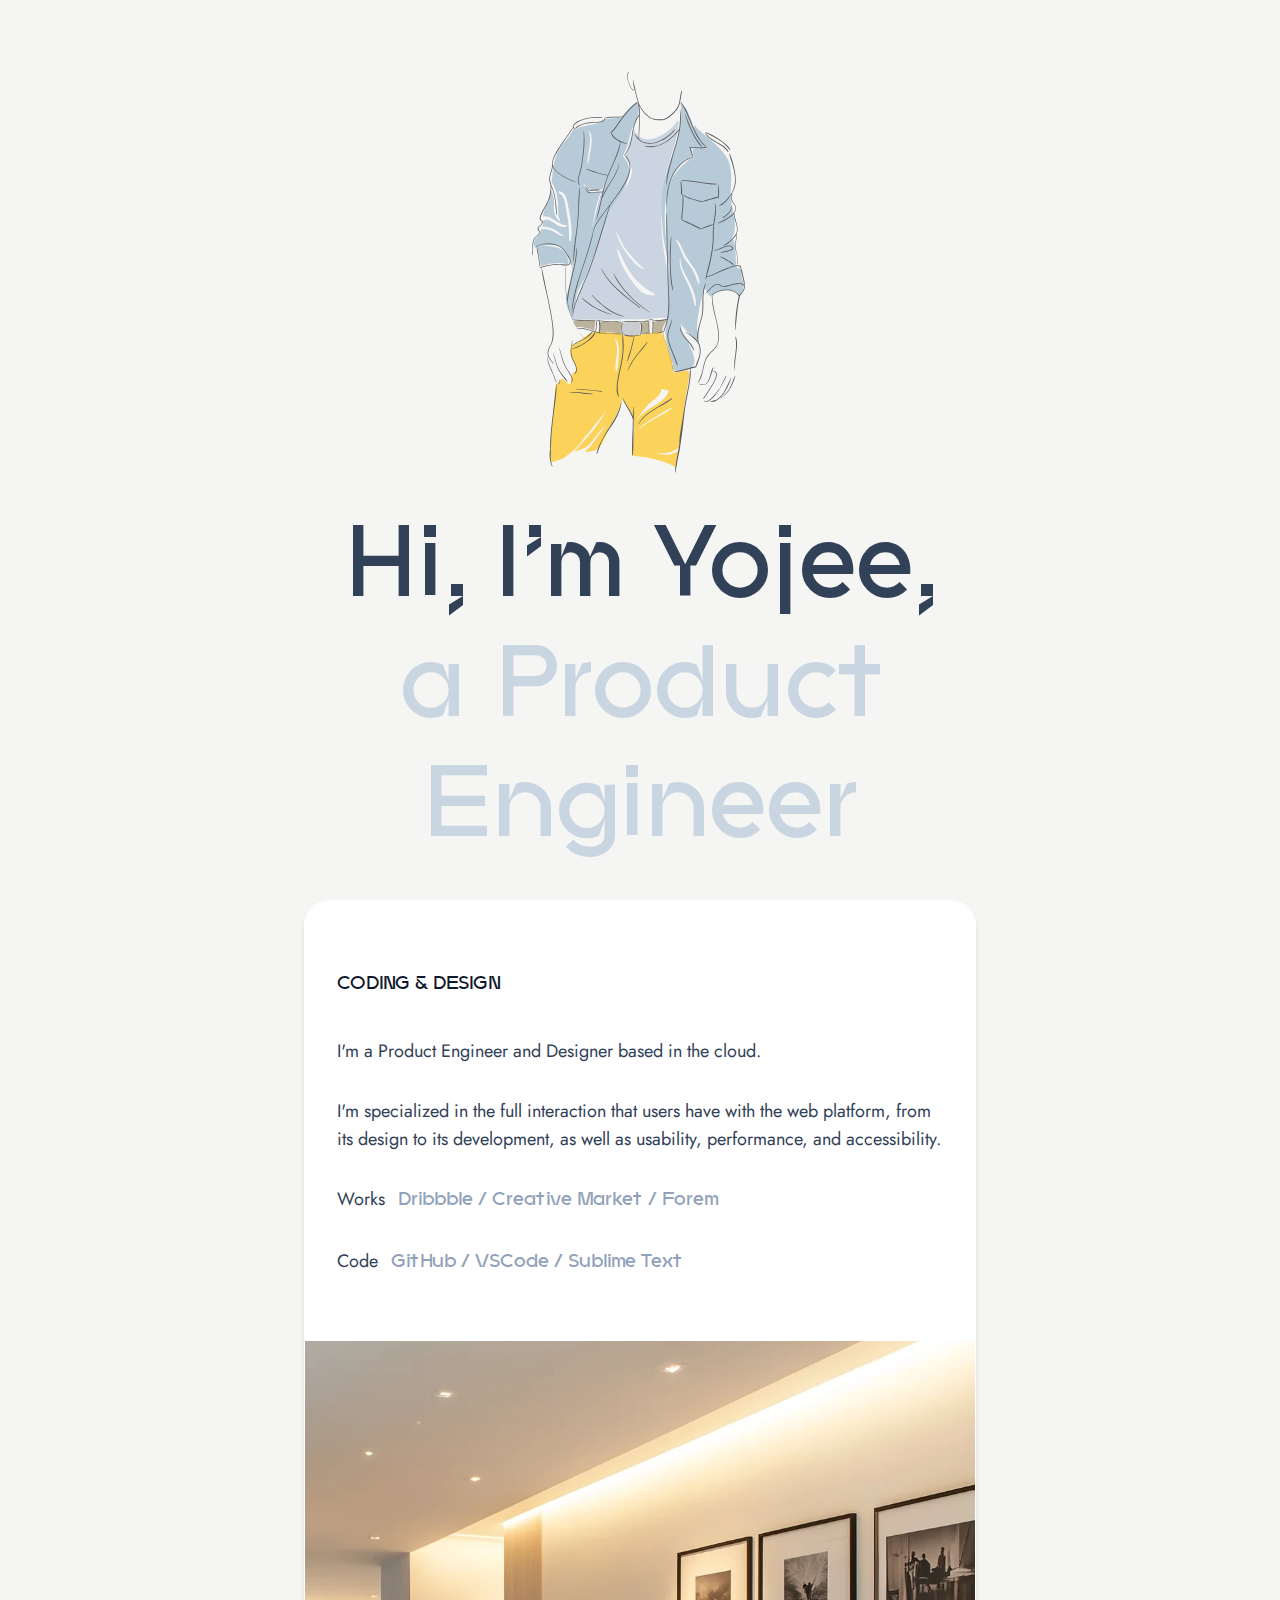
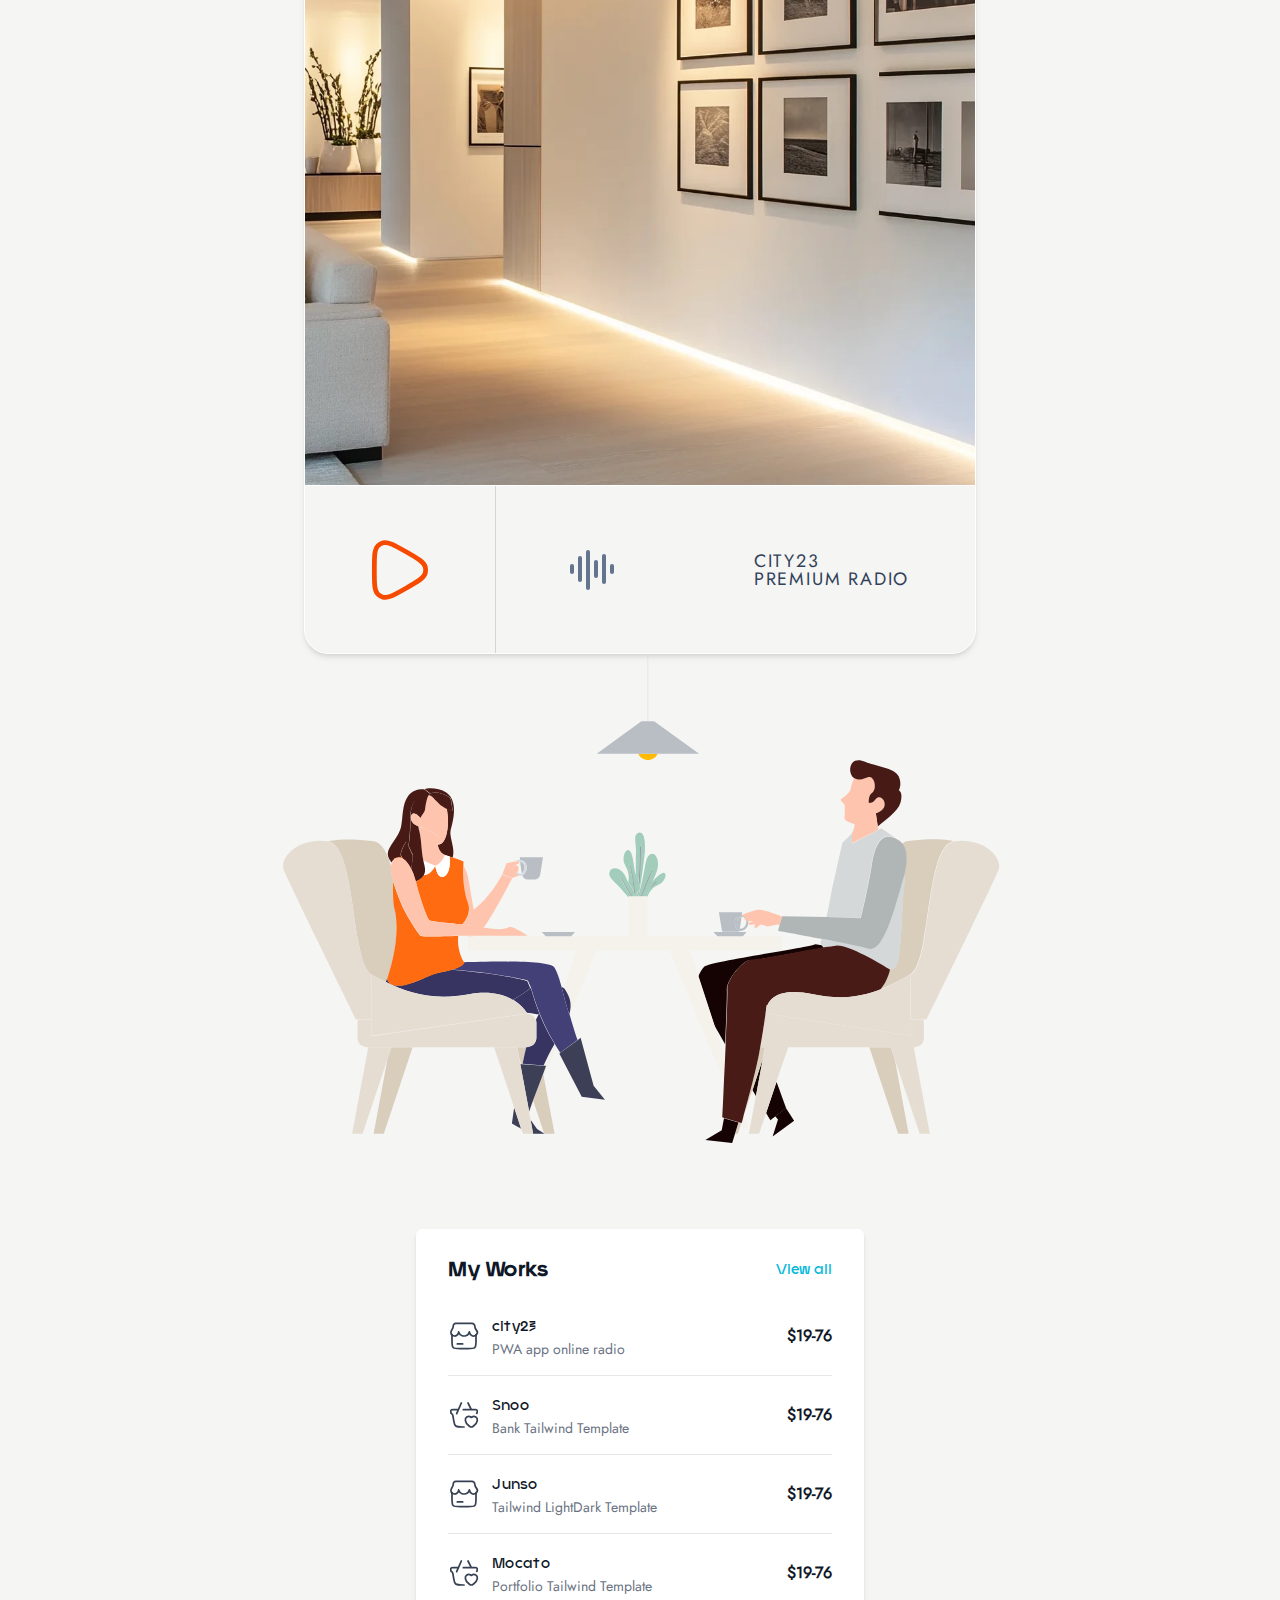
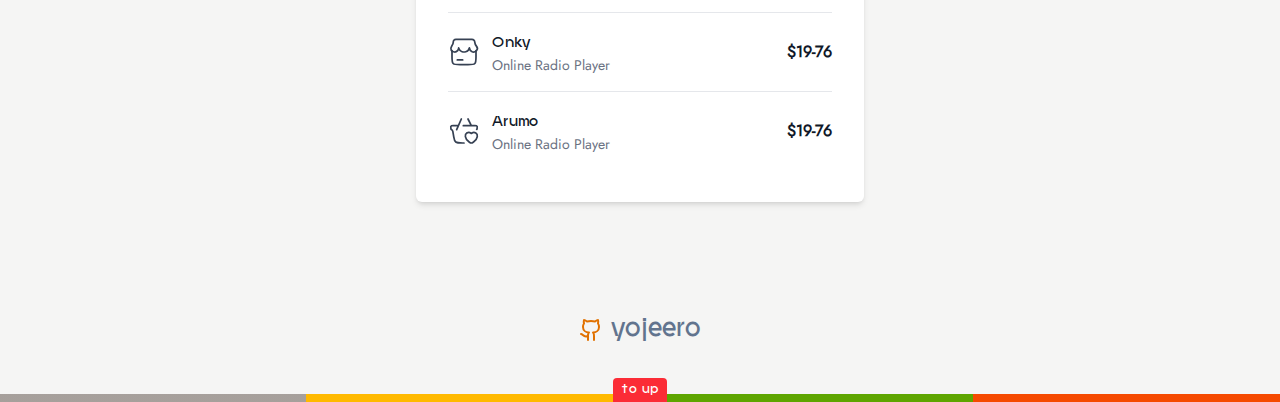
==== commit fa8aa03b: "update" ====
--- a/index.html
+++ b/index.html
@@ -15,6 +15,8 @@
     <meta name="p:domain_verify" content="00cc6676e048be4ff7df26f21c56135b"/>
 
     <link rel="icon" type="image/svg+xml" href="./images/fav.svg">
+
+    <!-- <script src="https://unpkg.com/@tailwindcss/browser@4"></script> -->
 
     <!-- STYLE CSS -->
   <link rel="stylesheet" href="./css/style.css">
@@ -35,13 +37,13 @@
   <!-- HEADER -->
   <div class="grid max-w-5xl min-h-screen place-content-evenly max-sm:p-4">
   
-      <div class="grid place-self-center max-sm:pb-4">
+      <div class="grid place-self-center max-sm:p-4">
         <a href="https://github.com/yojeero" target="_blank">  
-          <img class="object-cover w-xl" src="./images/top.svg" alt="">           
+          <img class="object-cover h-[50vh]" src="./images/top.svg" alt=""> 
         </a>
       </div>
   
-      <h1 class="grid leading-tight text-center place-self-center lg:text-8xl text-7xl">Hi, I'm Yojee, <p class="text-cyan-500"> a Product Engineer</p>
+      <h1 class="grid leading-tight text-center place-self-center lg:text-8xl text-7xl">Hi, I'm Yojee, <p class="text-slate-300"> a Product Engineer</p>
       </h1>
 
   </div><!-- end header -->
@@ -85,7 +87,7 @@
         </div>
 
         <!-- PLAYER -->
-         <div class="grid grid-cols-[2fr_2fr_3fr] w-full h-42 border-t-1 border-white">  
+         <div class="grid grid-cols-2 lg:grid-cols-[2fr_2fr_3fr] w-full h-42 border-t-1 border-white">  
 
           <audio id="audio">
             <source src="https://live.stream.maxfive.com/max5-city23?aggregator=liveradio" type="audio/mp3">
@@ -142,7 +144,7 @@
 
               </div>
 
-              <div class="grid pointer-events-none place-content-center">
+              <div class="lg:grid max-lg:hidden pointer-events-none place-content-center">
 
                 <p class="p-0 m-0 text-lg leading-none tracking-widest uppercase">CITY23</p>
 
@@ -154,16 +156,17 @@
 
         </div><!-- end about -->
 
-      <!-- FOOTER -->
-  <div class="grid w-full min-h-screen">
+      <!-- WORKS -->
+  <div class="grid w-full min-h-screen place-content-evenly max-sm:p-4">
     
-        <div class="grid mt-20 place-self-center">
+        <div class="grid">
           <a href="https://github.com/yojeero" target="_blank">
-            <img class="object-cover h-[50vh] m-auto" src="./images/go.svg" alt="">  
+            <img class="object-cover w-[80vh] m-auto" src="./images/talk.svg" alt="">        
           </a>
         </div>        
 
-<div class="grid w-full max-w-md p-4 m-auto my-20 bg-white rounded-md shadow-md sm:p-8">
+<div class="grid w-full max-w-md p-4 m-auto my-20 bg-white rounded-md 
+shadow-md sm:p-8">
 
   <div class="flex items-center justify-between mb-4">
 
@@ -334,7 +337,7 @@
  </div>
 </div>
 
-    </div><!-- end footer -->
+    </div>
 
     <!-- YOJEE -->   
     <div class="grid w-full h-24 place-items-center" id="foo">
--- a/css/style.css
+++ b/css/style.css
@@ -1 +1 @@
-/*! tailwindcss v4.0.17 | MIT License | https://tailwindcss.com *//*! tailwindcss v4.0.1 | MIT License | https://tailwindcss.com */@layer theme{:root,:host{--font-sans:ui-sans-serif,system-ui,sans-serif,"Apple Color Emoji","Segoe UI Emoji","Segoe UI Symbol","Noto Color Emoji";--font-mono:ui-monospace,SFMono-Regular,Menlo,Monaco,Consolas,"Liberation Mono","Courier New",monospace;--color-red-500:oklch(.637 .237 25.331);--color-orange-600:oklch(.646 .222 41.116);--color-amber-400:oklch(.828 .189 84.429);--color-amber-600:oklch(.666 .179 58.318);--color-lime-600:oklch(.648 .2 131.684);--color-lime-700:oklch(.532 .157 131.589);--color-green-700:oklch(.527 .154 150.069);--color-cyan-500:oklch(.715 .143 215.221);--color-slate-400:oklch(.704 .04 256.788);--color-slate-500:oklch(.554 .046 257.417);--color-slate-700:oklch(.372 .044 257.287);--color-slate-900:oklch(.208 .042 265.755);--color-gray-50:oklch(.985 .002 247.839);--color-gray-100:oklch(.967 .003 264.542);--color-gray-200:oklch(.928 .006 264.531);--color-gray-500:oklch(.551 .027 264.364);--color-gray-700:oklch(.373 .034 259.733);--color-gray-900:oklch(.21 .034 264.665);--color-stone-100:oklch(.97 .001 106.424);--color-stone-300:oklch(.869 .005 56.366);--color-stone-400:oklch(.709 .01 56.259);--color-stone-600:oklch(.444 .011 73.639);--color-white:#fff;--spacing:.25rem;--container-xs:20rem;--container-sm:24rem;--container-md:28rem;--container-xl:36rem;--container-2xl:42rem;--container-4xl:56rem;--container-5xl:64rem;--text-xs:.75rem;--text-xs--line-height:calc(1/.75);--text-sm:.875rem;--text-sm--line-height:calc(1.25/.875);--text-base:1rem;--text-base--line-height: 1.5 ;--text-lg:1.125rem;--text-lg--line-height:calc(1.75/1.125);--text-xl:1.25rem;--text-xl--line-height:calc(1.75/1.25);--text-2xl:1.5rem;--text-2xl--line-height:calc(2/1.5);--text-7xl:4.5rem;--text-7xl--line-height:1;--text-8xl:6rem;--text-8xl--line-height:1;--font-weight-medium:500;--font-weight-semibold:600;--font-weight-bold:700;--tracking-widest:.1em;--leading-tight:1.25;--leading-relaxed:1.625;--radius-sm:.25rem;--radius-md:.375rem;--radius-3xl:1.5rem;--ease-in-out:cubic-bezier(.4,0,.2,1);--default-transition-duration:.15s;--default-transition-timing-function:cubic-bezier(.4,0,.2,1);--default-font-family:var(--font-sans);--default-mono-font-family:var(--font-mono);--font-serif:ui-serif,Georgia,Cambria,"Times New Roman",Times,serif;--color-red-50:oklch(.971 .013 17.38);--color-red-100:oklch(.936 .032 17.717);--color-red-200:oklch(.885 .062 18.334);--color-red-300:oklch(.808 .114 19.571);--color-red-400:oklch(.704 .191 22.216);--color-red-600:oklch(.577 .245 27.325);--color-red-700:oklch(.505 .213 27.518);--color-red-800:oklch(.444 .177 26.899);--color-red-900:oklch(.396 .141 25.723);--color-red-950:oklch(.258 .092 26.042);--color-orange-50:oklch(.98 .016 73.684);--color-orange-100:oklch(.954 .038 75.164);--color-orange-200:oklch(.901 .076 70.697);--color-orange-300:oklch(.837 .128 66.29);--color-orange-400:oklch(.75 .183 55.934);--color-orange-500:oklch(.705 .213 47.604);--color-orange-700:oklch(.553 .195 38.402);--color-orange-800:oklch(.47 .157 37.304);--color-orange-900:oklch(.408 .123 38.172);--color-orange-950:oklch(.266 .079 36.259);--color-amber-50:oklch(.987 .022 95.277);--color-amber-100:oklch(.962 .059 95.617);--color-amber-200:oklch(.924 .12 95.746);--color-amber-300:oklch(.879 .169 91.605);--color-amber-500:oklch(.769 .188 70.08);--color-amber-700:oklch(.555 .163 48.998);--color-amber-800:oklch(.473 .137 46.201);--color-amber-900:oklch(.414 .112 45.904);--color-amber-950:oklch(.279 .077 45.635);--color-yellow-50:oklch(.987 .026 102.212);--color-yellow-100:oklch(.973 .071 103.193);--color-yellow-200:oklch(.945 .129 101.54);--color-yellow-300:oklch(.905 .182 98.111);--color-yellow-400:oklch(.852 .199 91.936);--color-yellow-500:oklch(.795 .184 86.047);--color-yellow-600:oklch(.681 .162 75.834);--color-yellow-700:oklch(.554 .135 66.442);--color-yellow-800:oklch(.476 .114 61.907);--color-yellow-900:oklch(.421 .095 57.708);--color-yellow-950:oklch(.286 .066 53.813);--color-lime-50:oklch(.986 .031 120.757);--color-lime-100:oklch(.967 .067 122.328);--color-lime-200:oklch(.938 .127 124.321);--color-lime-300:oklch(.897 .196 126.665);--color-lime-400:oklch(.841 .238 128.85);--color-lime-500:oklch(.768 .233 130.85);--color-lime-800:oklch(.453 .124 130.933);--color-lime-900:oklch(.405 .101 131.063);--color-lime-950:oklch(.274 .072 132.109);--color-green-50:oklch(.982 .018 155.826);--color-green-100:oklch(.962 .044 156.743);--color-green-200:oklch(.925 .084 155.995);--color-green-300:oklch(.871 .15 154.449);--color-green-400:oklch(.792 .209 151.711);--color-green-500:oklch(.723 .219 149.579);--color-green-600:oklch(.627 .194 149.214);--color-green-800:oklch(.448 .119 151.328);--color-green-900:oklch(.393 .095 152.535);--color-green-950:oklch(.266 .065 152.934);--color-emerald-50:oklch(.979 .021 166.113);--color-emerald-100:oklch(.95 .052 163.051);--color-emerald-200:oklch(.905 .093 164.15);--color-emerald-300:oklch(.845 .143 164.978);--color-emerald-400:oklch(.765 .177 163.223);--color-emerald-500:oklch(.696 .17 162.48);--color-emerald-600:oklch(.596 .145 163.225);--color-emerald-700:oklch(.508 .118 165.612);--color-emerald-800:oklch(.432 .095 166.913);--color-emerald-900:oklch(.378 .077 168.94);--color-emerald-950:oklch(.262 .051 172.552);--color-teal-50:oklch(.984 .014 180.72);--color-teal-100:oklch(.953 .051 180.801);--color-teal-200:oklch(.91 .096 180.426);--color-teal-300:oklch(.855 .138 181.071);--color-teal-400:oklch(.777 .152 181.912);--color-teal-500:oklch(.704 .14 182.503);--color-teal-600:oklch(.6 .118 184.704);--color-teal-700:oklch(.511 .096 186.391);--color-teal-800:oklch(.437 .078 188.216);--color-teal-900:oklch(.386 .063 188.416);--color-teal-950:oklch(.277 .046 192.524);--color-cyan-50:oklch(.984 .019 200.873);--color-cyan-100:oklch(.956 .045 203.388);--color-cyan-200:oklch(.917 .08 205.041);--color-cyan-300:oklch(.865 .127 207.078);--color-cyan-400:oklch(.789 .154 211.53);--color-cyan-600:oklch(.609 .126 221.723);--color-cyan-700:oklch(.52 .105 223.128);--color-cyan-800:oklch(.45 .085 224.283);--color-cyan-900:oklch(.398 .07 227.392);--color-cyan-950:oklch(.302 .056 229.695);--color-sky-50:oklch(.977 .013 236.62);--color-sky-100:oklch(.951 .026 236.824);--color-sky-200:oklch(.901 .058 230.902);--color-sky-300:oklch(.828 .111 230.318);--color-sky-400:oklch(.746 .16 232.661);--color-sky-500:oklch(.685 .169 237.323);--color-sky-600:oklch(.588 .158 241.966);--color-sky-700:oklch(.5 .134 242.749);--color-sky-800:oklch(.443 .11 240.79);--color-sky-900:oklch(.391 .09 240.876);--color-sky-950:oklch(.293 .066 243.157);--color-blue-50:oklch(.97 .014 254.604);--color-blue-100:oklch(.932 .032 255.585);--color-blue-200:oklch(.882 .059 254.128);--color-blue-300:oklch(.809 .105 251.813);--color-blue-400:oklch(.707 .165 254.624);--color-blue-500:oklch(.623 .214 259.815);--color-blue-600:oklch(.546 .245 262.881);--color-blue-700:oklch(.488 .243 264.376);--color-blue-800:oklch(.424 .199 265.638);--color-blue-900:oklch(.379 .146 265.522);--color-blue-950:oklch(.282 .091 267.935);--color-indigo-50:oklch(.962 .018 272.314);--color-indigo-100:oklch(.93 .034 272.788);--color-indigo-200:oklch(.87 .065 274.039);--color-indigo-300:oklch(.785 .115 274.713);--color-indigo-400:oklch(.673 .182 276.935);--color-indigo-500:oklch(.585 .233 277.117);--color-indigo-600:oklch(.511 .262 276.966);--color-indigo-700:oklch(.457 .24 277.023);--color-indigo-800:oklch(.398 .195 277.366);--color-indigo-900:oklch(.359 .144 278.697);--color-indigo-950:oklch(.257 .09 281.288);--color-violet-50:oklch(.969 .016 293.756);--color-violet-100:oklch(.943 .029 294.588);--color-violet-200:oklch(.894 .057 293.283);--color-violet-300:oklch(.811 .111 293.571);--color-violet-400:oklch(.702 .183 293.541);--color-violet-500:oklch(.606 .25 292.717);--color-violet-600:oklch(.541 .281 293.009);--color-violet-700:oklch(.491 .27 292.581);--color-violet-800:oklch(.432 .232 292.759);--color-violet-900:oklch(.38 .189 293.745);--color-violet-950:oklch(.283 .141 291.089);--color-purple-50:oklch(.977 .014 308.299);--color-purple-100:oklch(.946 .033 307.174);--color-purple-200:oklch(.902 .063 306.703);--color-purple-300:oklch(.827 .119 306.383);--color-purple-400:oklch(.714 .203 305.504);--color-purple-500:oklch(.627 .265 303.9);--color-purple-600:oklch(.558 .288 302.321);--color-purple-700:oklch(.496 .265 301.924);--color-purple-800:oklch(.438 .218 303.724);--color-purple-900:oklch(.381 .176 304.987);--color-purple-950:oklch(.291 .149 302.717);--color-fuchsia-50:oklch(.977 .017 320.058);--color-fuchsia-100:oklch(.952 .037 318.852);--color-fuchsia-200:oklch(.903 .076 319.62);--color-fuchsia-300:oklch(.833 .145 321.434);--color-fuchsia-400:oklch(.74 .238 322.16);--color-fuchsia-500:oklch(.667 .295 322.15);--color-fuchsia-600:oklch(.591 .293 322.896);--color-fuchsia-700:oklch(.518 .253 323.949);--color-fuchsia-800:oklch(.452 .211 324.591);--color-fuchsia-900:oklch(.401 .17 325.612);--color-fuchsia-950:oklch(.293 .136 325.661);--color-pink-50:oklch(.971 .014 343.198);--color-pink-100:oklch(.948 .028 342.258);--color-pink-200:oklch(.899 .061 343.231);--color-pink-300:oklch(.823 .12 346.018);--color-pink-400:oklch(.718 .202 349.761);--color-pink-500:oklch(.656 .241 354.308);--color-pink-600:oklch(.592 .249 .584);--color-pink-700:oklch(.525 .223 3.958);--color-pink-800:oklch(.459 .187 3.815);--color-pink-900:oklch(.408 .153 2.432);--color-pink-950:oklch(.284 .109 3.907);--color-rose-50:oklch(.969 .015 12.422);--color-rose-100:oklch(.941 .03 12.58);--color-rose-200:oklch(.892 .058 10.001);--color-rose-300:oklch(.81 .117 11.638);--color-rose-400:oklch(.712 .194 13.428);--color-rose-500:oklch(.645 .246 16.439);--color-rose-600:oklch(.586 .253 17.585);--color-rose-700:oklch(.514 .222 16.935);--color-rose-800:oklch(.455 .188 13.697);--color-rose-900:oklch(.41 .159 10.272);--color-rose-950:oklch(.271 .105 12.094);--color-slate-50:oklch(.984 .003 247.858);--color-slate-100:oklch(.968 .007 247.896);--color-slate-200:oklch(.929 .013 255.508);--color-slate-300:oklch(.869 .022 252.894);--color-slate-600:oklch(.446 .043 257.281);--color-slate-800:oklch(.279 .041 260.031);--color-slate-950:oklch(.129 .042 264.695);--color-gray-300:oklch(.872 .01 258.338);--color-gray-400:oklch(.707 .022 261.325);--color-gray-600:oklch(.446 .03 256.802);--color-gray-800:oklch(.278 .033 256.848);--color-gray-950:oklch(.13 .028 261.692);--color-zinc-50:oklch(.985 0 0);--color-zinc-100:oklch(.967 .001 286.375);--color-zinc-200:oklch(.92 .004 286.32);--color-zinc-300:oklch(.871 .006 286.286);--color-zinc-400:oklch(.705 .015 286.067);--color-zinc-500:oklch(.552 .016 285.938);--color-zinc-600:oklch(.442 .017 285.786);--color-zinc-700:oklch(.37 .013 285.805);--color-zinc-800:oklch(.274 .006 286.033);--color-zinc-900:oklch(.21 .006 285.885);--color-zinc-950:oklch(.141 .005 285.823);--color-neutral-50:oklch(.985 0 0);--color-neutral-100:oklch(.97 0 0);--color-neutral-200:oklch(.922 0 0);--color-neutral-300:oklch(.87 0 0);--color-neutral-400:oklch(.708 0 0);--color-neutral-500:oklch(.556 0 0);--color-neutral-600:oklch(.439 0 0);--color-neutral-700:oklch(.371 0 0);--color-neutral-800:oklch(.269 0 0);--color-neutral-900:oklch(.205 0 0);--color-neutral-950:oklch(.145 0 0);--color-stone-50:oklch(.985 .001 106.423);--color-stone-200:oklch(.923 .003 48.717);--color-stone-500:oklch(.553 .013 58.071);--color-stone-700:oklch(.374 .01 67.558);--color-stone-800:oklch(.268 .007 34.298);--color-stone-900:oklch(.216 .006 56.043);--color-stone-950:oklch(.147 .004 49.25);--color-black:#000;--breakpoint-sm:40rem;--breakpoint-md:48rem;--breakpoint-lg:64rem;--breakpoint-xl:80rem;--breakpoint-2xl:96rem;--container-3xs:16rem;--container-2xs:18rem;--container-lg:32rem;--container-3xl:48rem;--container-6xl:72rem;--container-7xl:80rem;--text-3xl:1.875rem;--text-3xl--line-height: 1.2 ;--text-4xl:2.25rem;--text-4xl--line-height:calc(2.5/2.25);--text-5xl:3rem;--text-5xl--line-height:1;--text-6xl:3.75rem;--text-6xl--line-height:1;--text-9xl:8rem;--text-9xl--line-height:1;--font-weight-thin:100;--font-weight-extralight:200;--font-weight-light:300;--font-weight-normal:400;--font-weight-extrabold:800;--font-weight-black:900;--tracking-tighter:-.05em;--tracking-tight:-.025em;--tracking-normal:0em;--tracking-wide:.025em;--tracking-wider:.05em;--leading-snug:1.375;--leading-normal:1.5;--leading-loose:2;--radius-xs:.125rem;--radius-lg:.5rem;--radius-xl:.75rem;--radius-2xl:1rem;--radius-4xl:2rem;--shadow-2xs:0 1px #0000000d;--shadow-xs:0 1px 2px 0 #0000000d;--shadow-sm:0 1px 3px 0 #0000001a,0 1px 2px -1px #0000001a;--shadow-md:0 4px 6px -1px #0000001a,0 2px 4px -2px #0000001a;--shadow-lg:0 10px 15px -3px #0000001a,0 4px 6px -4px #0000001a;--shadow-xl:0 20px 25px -5px #0000001a,0 8px 10px -6px #0000001a;--shadow-2xl:0 25px 50px -12px #00000040;--inset-shadow-2xs:inset 0 1px #0000000d;--inset-shadow-xs:inset 0 1px 1px #0000000d;--inset-shadow-sm:inset 0 2px 4px #0000000d;--drop-shadow-xs:0 1px 1px #0000000d;--drop-shadow-sm:0 1px 2px #00000026;--drop-shadow-md:0 3px 3px #0000001f;--drop-shadow-lg:0 4px 4px #00000026;--drop-shadow-xl:0 9px 7px #0000001a;--drop-shadow-2xl:0 25px 25px #00000026;--ease-in:cubic-bezier(.4,0,1,1);--ease-out:cubic-bezier(0,0,.2,1);--animate-spin:spin 1s linear infinite;--animate-ping:ping 1s cubic-bezier(0,0,.2,1)infinite;--animate-pulse:pulse 2s cubic-bezier(.4,0,.6,1)infinite;--animate-bounce:bounce 1s infinite;--blur-xs:4px;--blur-sm:8px;--blur-md:12px;--blur-lg:16px;--blur-xl:24px;--blur-2xl:40px;--blur-3xl:64px;--perspective-dramatic:100px;--perspective-near:300px;--perspective-normal:500px;--perspective-midrange:800px;--perspective-distant:1200px;--aspect-video:16/9;--default-font-feature-settings:var(--font-sans--font-feature-settings);--default-font-variation-settings:var(--font-sans--font-variation-settings);--default-mono-font-feature-settings:var(--font-mono--font-feature-settings);--default-mono-font-variation-settings:var(--font-mono--font-variation-settings)}}@layer base{::placeholder{opacity:1}@supports (not ((-webkit-appearance:-apple-pay-button))) or (contain-intrinsic-size:1px){::placeholder{color:color-mix(in oklab,currentColor 50%,transparent)}}*,:after,:before,::backdrop{box-sizing:border-box;border:0 solid;margin:0;padding:0}::file-selector-button{box-sizing:border-box;border:0 solid;margin:0;padding:0}html,:host{-webkit-text-size-adjust:100%;-moz-tab-size:4;tab-size:4;line-height:1.5;font-family:var(--default-font-family,ui-sans-serif,system-ui,sans-serif,"Apple Color Emoji","Segoe UI Emoji","Segoe UI Symbol","Noto Color Emoji");font-feature-settings:var(--default-font-feature-settings,normal);font-variation-settings:var(--default-font-variation-settings,normal);-webkit-tap-highlight-color:transparent}body{line-height:inherit}hr{height:0;color:inherit;border-top-width:1px}abbr:where([title]){-webkit-text-decoration:underline dotted;text-decoration:underline dotted}h1,h2,h3,h4,h5,h6{font-size:inherit;font-weight:inherit}a{color:inherit;-webkit-text-decoration:inherit;text-decoration:inherit}b,strong{font-weight:bolder}code,kbd,samp,pre{font-family:var(--default-mono-font-family,ui-monospace,SFMono-Regular,Menlo,Monaco,Consolas,"Liberation Mono","Courier New",monospace);font-feature-settings:var(--default-mono-font-feature-settings,normal);font-variation-settings:var(--default-mono-font-variation-settings,normal);font-size:1em}small{font-size:80%}sub,sup{vertical-align:baseline;font-size:75%;line-height:0;position:relative}sub{bottom:-.25em}sup{top:-.5em}table{text-indent:0;border-color:inherit;border-collapse:collapse}:-moz-focusring{outline:auto}progress{vertical-align:baseline}summary{display:list-item}ol,ul,menu{list-style:none}img,svg,video,canvas,audio,iframe,embed,object{vertical-align:middle;display:block}img,video{max-width:100%;height:auto}button,input,select,optgroup,textarea{font:inherit;font-feature-settings:inherit;font-variation-settings:inherit;letter-spacing:inherit;color:inherit;opacity:1;background-color:#0000;border-radius:0}::file-selector-button{font:inherit;font-feature-settings:inherit;font-variation-settings:inherit;letter-spacing:inherit;color:inherit;opacity:1;background-color:#0000;border-radius:0}:where(select:is([multiple],[size])) optgroup{font-weight:bolder}:where(select:is([multiple],[size])) optgroup option{padding-inline-start:20px}::file-selector-button{margin-inline-end:4px}::placeholder{opacity:1;color:color-mix(in oklab,currentColor 50%,transparent)}textarea{resize:vertical}::-webkit-search-decoration{-webkit-appearance:none}::-webkit-date-and-time-value{min-height:1lh;text-align:inherit}::-webkit-datetime-edit{display:inline-flex}::-webkit-datetime-edit-fields-wrapper{padding:0}::-webkit-datetime-edit{padding-block:0}::-webkit-datetime-edit-year-field{padding-block:0}::-webkit-datetime-edit-month-field{padding-block:0}::-webkit-datetime-edit-day-field{padding-block:0}::-webkit-datetime-edit-hour-field{padding-block:0}::-webkit-datetime-edit-minute-field{padding-block:0}::-webkit-datetime-edit-second-field{padding-block:0}::-webkit-datetime-edit-millisecond-field{padding-block:0}::-webkit-datetime-edit-meridiem-field{padding-block:0}:-moz-ui-invalid{box-shadow:none}button,input:where([type=button],[type=reset],[type=submit]){-webkit-appearance:button;-moz-appearance:button;appearance:button}::file-selector-button{-webkit-appearance:button;-moz-appearance:button;appearance:button}::-webkit-inner-spin-button{height:auto}::-webkit-outer-spin-button{height:auto}[hidden]:where(:not([hidden=until-found])){display:none!important}@font-face{font-family:Jost;font-weight:400;font-style:normal;font-display:swap;src:url(../fonts/jost-latin-regular.woff2)format("woff2")}@font-face{font-family:Mabgate-Regular;font-weight:400;font-style:normal;font-display:swap;src:url(../fonts/Mabgate-Regular.woff2)format("woff2")}body{font-family:Jost,"sans-serif";font-weight:400}h1,h2,h3,h4,h5,a{font-family:Mabgate-Regular,"sans-serif"}}@layer components;@layer utilities{.relative{position:relative}.right-0{right:calc(var(--spacing)*0)}.bottom-0{bottom:calc(var(--spacing)*0)}.block{display:block}.h-\[50vh\]{height:50vh}.w-xl{width:var(--container-xl)}.after\:absolute:after{content:var(--tw-content);position:absolute}.after\:top-0:after{content:var(--tw-content);top:calc(var(--spacing)*0)}.after\:left-0:after{content:var(--tw-content);left:calc(var(--spacing)*0)}.after\:h-full:after{content:var(--tw-content);height:100%}.after\:w-0:after{content:var(--tw-content);width:calc(var(--spacing)*0)}.after\:animate-\[prog_6s_ease-in_infinite\]:after{content:var(--tw-content);animation:6s ease-in infinite prog}.after\:bg-gray-700:after{content:var(--tw-content);background-color:var(--color-gray-700)}.after\:content-\[\'\'\]:after{--tw-content:"";content:var(--tw-content)}@media (width<40rem){.max-sm\:p-4{padding:calc(var(--spacing)*4)}.max-sm\:pb-4{padding-bottom:calc(var(--spacing)*4)}}.pointer-events-none{pointer-events:none}.fixed{position:fixed}.top-0{top:calc(var(--spacing)*0)}.right-6{right:calc(var(--spacing)*6)}.bottom-6{bottom:calc(var(--spacing)*6)}.left-0{left:calc(var(--spacing)*0)}.z-50{z-index:50}.m-0{margin:calc(var(--spacing)*0)}.m-auto{margin:auto}.my-20{margin-block:calc(var(--spacing)*20)}.ms-3{margin-inline-start:calc(var(--spacing)*3)}.mt-20{margin-top:calc(var(--spacing)*20)}.mr-2{margin-right:calc(var(--spacing)*2)}.mb-4{margin-bottom:calc(var(--spacing)*4)}.flex{display:flex}.grid{display:grid}.hidden{display:none}.inline-flex{display:inline-flex}.h-2{height:calc(var(--spacing)*2)}.h-6{height:calc(var(--spacing)*6)}.h-8{height:calc(var(--spacing)*8)}.h-12{height:calc(var(--spacing)*12)}.h-22{height:calc(var(--spacing)*22)}.h-24{height:calc(var(--spacing)*24)}.h-38{height:calc(var(--spacing)*38)}.h-42{height:calc(var(--spacing)*42)}.h-auto{height:auto}.h-fit{height:fit-content}.h-full{height:100%}.min-h-screen{min-height:100vh}.w-1\/2{width:50%}.w-6{width:calc(var(--spacing)*6)}.w-8{width:calc(var(--spacing)*8)}.w-12{width:calc(var(--spacing)*12)}.w-14{width:calc(var(--spacing)*14)}.w-22{width:calc(var(--spacing)*22)}.w-38{width:calc(var(--spacing)*38)}.w-full{width:100%}.w-sm{width:var(--container-sm)}.w-xs{width:var(--container-xs)}.max-w-2xl{max-width:var(--container-2xl)}.max-w-4xl{max-width:var(--container-4xl)}.max-w-5xl{max-width:var(--container-5xl)}.max-w-md{max-width:var(--container-md)}.flex-1{flex:1}.translate-y-2{--tw-translate-y:calc(var(--spacing)*2);translate:var(--tw-translate-x)var(--tw-translate-y)}.transform{transform:var(--tw-rotate-x)var(--tw-rotate-y)var(--tw-rotate-z)var(--tw-skew-x)var(--tw-skew-y)}.animate-\[ring_2s_ease-out_infinite\]{animation:2s ease-out infinite ring}.animate-\[scroll_ease-in-out_2\.5s_forwards\]{animation:2.5s ease-in-out forwards scroll}.animate-\[scroll_ease-in-out_2\.5s_infinite\]{animation:2.5s ease-in-out infinite scroll}.cursor-pointer{cursor:pointer}.grid-cols-\[2fr_2fr_3fr\]{grid-template-columns:2fr 2fr 3fr}.place-content-center{place-content:center}.place-content-evenly{place-content:space-evenly}.place-items-center{place-items:center}.place-items-end{place-items:end}.items-center{align-items:center}.items-end{align-items:flex-end}.justify-between{justify-content:space-between}.justify-center{justify-content:center}.gap-y-8{row-gap:calc(var(--spacing)*8)}:where(.divide-y>:not(:last-child)){--tw-divide-y-reverse:0;border-bottom-style:var(--tw-border-style);border-top-style:var(--tw-border-style);border-top-width:calc(1px*var(--tw-divide-y-reverse));border-bottom-width:calc(1px*calc(1 - var(--tw-divide-y-reverse)))}:where(.divide-gray-200>:not(:last-child)){border-color:var(--color-gray-200)}.place-self-center{place-self:center}.justify-self-center{justify-self:center}.truncate{text-overflow:ellipsis;white-space:nowrap;overflow:hidden}.overflow-hidden{overflow:hidden}.rounded-3xl{border-radius:var(--radius-3xl)}.rounded-md{border-radius:var(--radius-md)}.rounded-s-3xl{border-start-start-radius:var(--radius-3xl);border-end-start-radius:var(--radius-3xl)}.rounded-t-3xl{border-top-left-radius:var(--radius-3xl);border-top-right-radius:var(--radius-3xl)}.rounded-tl-sm{border-top-left-radius:var(--radius-sm)}.rounded-tr-sm{border-top-right-radius:var(--radius-sm)}.border-1{border-style:var(--tw-border-style);border-width:1px}.border-t-1{border-top-style:var(--tw-border-style);border-top-width:1px}.border-r-1{border-right-style:var(--tw-border-style);border-right-width:1px}.border-solid{--tw-border-style:solid;border-style:solid}.border-stone-300{border-color:var(--color-stone-300)}.border-white{border-color:var(--color-white)}.bg-gray-50{background-color:var(--color-gray-50)}.bg-gray-100{background-color:var(--color-gray-100)}.bg-red-500{background-color:var(--color-red-500)}.bg-stone-100{background-color:var(--color-stone-100)}.bg-transparent{background-color:#0000}.bg-white{background-color:var(--color-white)}.bg-gradient-to-r{--tw-gradient-position:to right in oklab,;background-image:linear-gradient(var(--tw-gradient-stops))}.from-lime-600{--tw-gradient-from:var(--color-lime-600);--tw-gradient-stops:var(--tw-gradient-via-stops,var(--tw-gradient-position, )var(--tw-gradient-from)var(--tw-gradient-from-position),var(--tw-gradient-to)var(--tw-gradient-to-position))}.from-stone-400{--tw-gradient-from:var(--color-stone-400);--tw-gradient-stops:var(--tw-gradient-via-stops,var(--tw-gradient-position, )var(--tw-gradient-from)var(--tw-gradient-from-position),var(--tw-gradient-to)var(--tw-gradient-to-position))}.from-50\%{--tw-gradient-from-position:50%}.to-amber-400{--tw-gradient-to:var(--color-amber-400);--tw-gradient-stops:var(--tw-gradient-via-stops,var(--tw-gradient-position, )var(--tw-gradient-from)var(--tw-gradient-from-position),var(--tw-gradient-to)var(--tw-gradient-to-position))}.to-orange-600{--tw-gradient-to:var(--color-orange-600);--tw-gradient-stops:var(--tw-gradient-via-stops,var(--tw-gradient-position, )var(--tw-gradient-from)var(--tw-gradient-from-position),var(--tw-gradient-to)var(--tw-gradient-to-position))}.to-50\%{--tw-gradient-to-position:50%}.object-cover{object-fit:cover}.p-0{padding:calc(var(--spacing)*0)}.p-4{padding:calc(var(--spacing)*4)}.px-8{padding-inline:calc(var(--spacing)*8)}.py-3{padding-block:calc(var(--spacing)*3)}.py-16{padding-block:calc(var(--spacing)*16)}.text-center{text-align:center}.text-2xl{font-size:var(--text-2xl);line-height:var(--tw-leading,var(--text-2xl--line-height))}.text-7xl{font-size:var(--text-7xl);line-height:var(--tw-leading,var(--text-7xl--line-height))}.text-base{font-size:var(--text-base);line-height:var(--tw-leading,var(--text-base--line-height))}.text-lg{font-size:var(--text-lg);line-height:var(--tw-leading,var(--text-lg--line-height))}.text-sm{font-size:var(--text-sm);line-height:var(--tw-leading,var(--text-sm--line-height))}.text-xl{font-size:var(--text-xl);line-height:var(--tw-leading,var(--text-xl--line-height))}.text-xs{font-size:var(--text-xs);line-height:var(--tw-leading,var(--text-xs--line-height))}.leading-10{--tw-leading:calc(var(--spacing)*10);line-height:calc(var(--spacing)*10)}.leading-none{--tw-leading:1;line-height:1}.leading-relaxed{--tw-leading:var(--leading-relaxed);line-height:var(--leading-relaxed)}.leading-tight{--tw-leading:var(--leading-tight);line-height:var(--leading-tight)}.font-bold{--tw-font-weight:var(--font-weight-bold);font-weight:var(--font-weight-bold)}.font-medium{--tw-font-weight:var(--font-weight-medium);font-weight:var(--font-weight-medium)}.font-semibold{--tw-font-weight:var(--font-weight-semibold);font-weight:var(--font-weight-semibold)}.tracking-widest{--tw-tracking:var(--tracking-widest);letter-spacing:var(--tracking-widest)}.text-amber-600{color:var(--color-amber-600)}.text-cyan-500{color:var(--color-cyan-500)}.text-gray-500{color:var(--color-gray-500)}.text-gray-700{color:var(--color-gray-700)}.text-gray-900{color:var(--color-gray-900)}.text-orange-600{color:var(--color-orange-600)}.text-slate-400{color:var(--color-slate-400)}.text-slate-500{color:var(--color-slate-500)}.text-slate-700{color:var(--color-slate-700)}.text-slate-900{color:var(--color-slate-900)}.text-white{color:var(--color-white)}.uppercase{text-transform:uppercase}.opacity-0{opacity:0}.shadow-md{--tw-shadow:0 4px 6px -1px var(--tw-shadow-color,#0000001a),0 2px 4px -2px var(--tw-shadow-color,#0000001a);box-shadow:var(--tw-inset-shadow),var(--tw-inset-ring-shadow),var(--tw-ring-offset-shadow),var(--tw-ring-shadow),var(--tw-shadow)}.transition-all{transition-property:all;transition-timing-function:var(--tw-ease,var(--default-transition-timing-function));transition-duration:var(--tw-duration,var(--default-transition-duration))}.transition-opacity{transition-property:opacity;transition-timing-function:var(--tw-ease,var(--default-transition-timing-function));transition-duration:var(--tw-duration,var(--default-transition-duration))}.duration-300{--tw-duration:.3s;transition-duration:.3s}.ease-in-out{--tw-ease:var(--ease-in-out);transition-timing-function:var(--ease-in-out)}.outline-none{--tw-outline-style:none;outline-style:none}@media (hover:hover){.hover\:cursor-pointer:hover{cursor:pointer}.hover\:border-1:hover{border-style:var(--tw-border-style);border-width:1px}.hover\:border-stone-600:hover{border-color:var(--color-stone-600)}.hover\:bg-white:hover{background-color:var(--color-white)}.hover\:text-green-700:hover{color:var(--color-green-700)}.hover\:text-lime-700:hover{color:var(--color-lime-700)}.hover\:text-slate-400:hover{color:var(--color-slate-400)}.hover\:shadow-2xl:hover{--tw-shadow:0 25px 50px -12px var(--tw-shadow-color,#00000040);box-shadow:var(--tw-inset-shadow),var(--tw-inset-ring-shadow),var(--tw-ring-offset-shadow),var(--tw-ring-shadow),var(--tw-shadow)}}@media (width<40rem){.max-sm\:p-4{padding:calc(var(--spacing)*4)}}@media (width>=40rem){.sm\:p-8{padding:calc(var(--spacing)*8)}.sm\:py-4{padding-block:calc(var(--spacing)*4)}}@media (width>=64rem){.lg\:text-8xl{font-size:var(--text-8xl);line-height:var(--tw-leading,var(--text-8xl--line-height))}}}*{scroll-behavior:smooth}@keyframes prog{to{width:100%}}@keyframes scroll{0%{transform:translateY(0)}30%{transform:translateY(2.625rem)}}@keyframes spin{to{transform:rotate(360deg)}}@keyframes ping{75%,to{opacity:0;transform:scale(2)}}@keyframes pulse{50%{opacity:.5}}@keyframes bounce{0%,to{animation-timing-function:cubic-bezier(.8,0,1,1);transform:translateY(-25%)}50%{animation-timing-function:cubic-bezier(0,0,.2,1);transform:none}}@property --tw-translate-x{syntax:"*";inherits:false;initial-value:0}@property --tw-translate-y{syntax:"*";inherits:false;initial-value:0}@property --tw-translate-z{syntax:"*";inherits:false;initial-value:0}@property --tw-rotate-x{syntax:"*";inherits:false;initial-value:rotateX(0)}@property --tw-rotate-y{syntax:"*";inherits:false;initial-value:rotateY(0)}@property --tw-rotate-z{syntax:"*";inherits:false;initial-value:rotateZ(0)}@property --tw-skew-x{syntax:"*";inherits:false;initial-value:skewX(0)}@property --tw-skew-y{syntax:"*";inherits:false;initial-value:skewY(0)}@property --tw-divide-y-reverse{syntax:"*";inherits:false;initial-value:0}@property --tw-border-style{syntax:"*";inherits:false;initial-value:solid}@property --tw-gradient-position{syntax:"*";inherits:false}@property --tw-gradient-from{syntax:"<color>";inherits:false;initial-value:#0000}@property --tw-gradient-via{syntax:"<color>";inherits:false;initial-value:#0000}@property --tw-gradient-to{syntax:"<color>";inherits:false;initial-value:#0000}@property --tw-gradient-stops{syntax:"*";inherits:false}@property --tw-gradient-via-stops{syntax:"*";inherits:false}@property --tw-gradient-from-position{syntax:"<length-percentage>";inherits:false;initial-value:0%}@property --tw-gradient-via-position{syntax:"<length-percentage>";inherits:false;initial-value:50%}@property --tw-gradient-to-position{syntax:"<length-percentage>";inherits:false;initial-value:100%}@property --tw-leading{syntax:"*";inherits:false}@property --tw-font-weight{syntax:"*";inherits:false}@property --tw-tracking{syntax:"*";inherits:false}@property --tw-shadow{syntax:"*";inherits:false;initial-value:0 0 #0000}@property --tw-shadow-color{syntax:"*";inherits:false}@property --tw-inset-shadow{syntax:"*";inherits:false;initial-value:0 0 #0000}@property --tw-inset-shadow-color{syntax:"*";inherits:false}@property --tw-ring-color{syntax:"*";inherits:false}@property --tw-ring-shadow{syntax:"*";inherits:false;initial-value:0 0 #0000}@property --tw-inset-ring-color{syntax:"*";inherits:false}@property --tw-inset-ring-shadow{syntax:"*";inherits:false;initial-value:0 0 #0000}@property --tw-ring-inset{syntax:"*";inherits:false}@property --tw-ring-offset-width{syntax:"<length>";inherits:false;initial-value:0}@property --tw-ring-offset-color{syntax:"*";inherits:false;initial-value:#fff}@property --tw-ring-offset-shadow{syntax:"*";inherits:false;initial-value:0 0 #0000}@property --tw-duration{syntax:"*";inherits:false}@property --tw-ease{syntax:"*";inherits:false}@property --tw-content{syntax:"*";inherits:false;initial-value:""}
+/*! tailwindcss v4.0.17 | MIT License | https://tailwindcss.com *//*! tailwindcss v4.0.1 | MIT License | https://tailwindcss.com */@layer theme{:root,:host{--font-sans:ui-sans-serif,system-ui,sans-serif,"Apple Color Emoji","Segoe UI Emoji","Segoe UI Symbol","Noto Color Emoji";--font-mono:ui-monospace,SFMono-Regular,Menlo,Monaco,Consolas,"Liberation Mono","Courier New",monospace;--color-red-500:oklch(.637 .237 25.331);--color-orange-600:oklch(.646 .222 41.116);--color-amber-400:oklch(.828 .189 84.429);--color-amber-600:oklch(.666 .179 58.318);--color-lime-600:oklch(.648 .2 131.684);--color-lime-700:oklch(.532 .157 131.589);--color-green-700:oklch(.527 .154 150.069);--color-cyan-500:oklch(.715 .143 215.221);--color-slate-300:oklch(.869 .022 252.894);--color-slate-400:oklch(.704 .04 256.788);--color-slate-500:oklch(.554 .046 257.417);--color-slate-700:oklch(.372 .044 257.287);--color-slate-900:oklch(.208 .042 265.755);--color-gray-50:oklch(.985 .002 247.839);--color-gray-100:oklch(.967 .003 264.542);--color-gray-200:oklch(.928 .006 264.531);--color-gray-500:oklch(.551 .027 264.364);--color-gray-700:oklch(.373 .034 259.733);--color-gray-900:oklch(.21 .034 264.665);--color-stone-100:oklch(.97 .001 106.424);--color-stone-300:oklch(.869 .005 56.366);--color-stone-400:oklch(.709 .01 56.259);--color-stone-600:oklch(.444 .011 73.639);--color-white:#fff;--spacing:.25rem;--container-xs:20rem;--container-sm:24rem;--container-md:28rem;--container-2xl:42rem;--container-4xl:56rem;--container-5xl:64rem;--text-xs:.75rem;--text-xs--line-height:calc(1/.75);--text-sm:.875rem;--text-sm--line-height:calc(1.25/.875);--text-base:1rem;--text-base--line-height: 1.5 ;--text-lg:1.125rem;--text-lg--line-height:calc(1.75/1.125);--text-xl:1.25rem;--text-xl--line-height:calc(1.75/1.25);--text-2xl:1.5rem;--text-2xl--line-height:calc(2/1.5);--text-7xl:4.5rem;--text-7xl--line-height:1;--text-8xl:6rem;--text-8xl--line-height:1;--font-weight-medium:500;--font-weight-semibold:600;--font-weight-bold:700;--tracking-widest:.1em;--leading-tight:1.25;--leading-relaxed:1.625;--radius-sm:.25rem;--radius-md:.375rem;--radius-3xl:1.5rem;--ease-in-out:cubic-bezier(.4,0,.2,1);--default-transition-duration:.15s;--default-transition-timing-function:cubic-bezier(.4,0,.2,1);--default-font-family:var(--font-sans);--default-mono-font-family:var(--font-mono);--font-serif:ui-serif,Georgia,Cambria,"Times New Roman",Times,serif;--color-red-50:oklch(.971 .013 17.38);--color-red-100:oklch(.936 .032 17.717);--color-red-200:oklch(.885 .062 18.334);--color-red-300:oklch(.808 .114 19.571);--color-red-400:oklch(.704 .191 22.216);--color-red-600:oklch(.577 .245 27.325);--color-red-700:oklch(.505 .213 27.518);--color-red-800:oklch(.444 .177 26.899);--color-red-900:oklch(.396 .141 25.723);--color-red-950:oklch(.258 .092 26.042);--color-orange-50:oklch(.98 .016 73.684);--color-orange-100:oklch(.954 .038 75.164);--color-orange-200:oklch(.901 .076 70.697);--color-orange-300:oklch(.837 .128 66.29);--color-orange-400:oklch(.75 .183 55.934);--color-orange-500:oklch(.705 .213 47.604);--color-orange-700:oklch(.553 .195 38.402);--color-orange-800:oklch(.47 .157 37.304);--color-orange-900:oklch(.408 .123 38.172);--color-orange-950:oklch(.266 .079 36.259);--color-amber-50:oklch(.987 .022 95.277);--color-amber-100:oklch(.962 .059 95.617);--color-amber-200:oklch(.924 .12 95.746);--color-amber-300:oklch(.879 .169 91.605);--color-amber-500:oklch(.769 .188 70.08);--color-amber-700:oklch(.555 .163 48.998);--color-amber-800:oklch(.473 .137 46.201);--color-amber-900:oklch(.414 .112 45.904);--color-amber-950:oklch(.279 .077 45.635);--color-yellow-50:oklch(.987 .026 102.212);--color-yellow-100:oklch(.973 .071 103.193);--color-yellow-200:oklch(.945 .129 101.54);--color-yellow-300:oklch(.905 .182 98.111);--color-yellow-400:oklch(.852 .199 91.936);--color-yellow-500:oklch(.795 .184 86.047);--color-yellow-600:oklch(.681 .162 75.834);--color-yellow-700:oklch(.554 .135 66.442);--color-yellow-800:oklch(.476 .114 61.907);--color-yellow-900:oklch(.421 .095 57.708);--color-yellow-950:oklch(.286 .066 53.813);--color-lime-50:oklch(.986 .031 120.757);--color-lime-100:oklch(.967 .067 122.328);--color-lime-200:oklch(.938 .127 124.321);--color-lime-300:oklch(.897 .196 126.665);--color-lime-400:oklch(.841 .238 128.85);--color-lime-500:oklch(.768 .233 130.85);--color-lime-800:oklch(.453 .124 130.933);--color-lime-900:oklch(.405 .101 131.063);--color-lime-950:oklch(.274 .072 132.109);--color-green-50:oklch(.982 .018 155.826);--color-green-100:oklch(.962 .044 156.743);--color-green-200:oklch(.925 .084 155.995);--color-green-300:oklch(.871 .15 154.449);--color-green-400:oklch(.792 .209 151.711);--color-green-500:oklch(.723 .219 149.579);--color-green-600:oklch(.627 .194 149.214);--color-green-800:oklch(.448 .119 151.328);--color-green-900:oklch(.393 .095 152.535);--color-green-950:oklch(.266 .065 152.934);--color-emerald-50:oklch(.979 .021 166.113);--color-emerald-100:oklch(.95 .052 163.051);--color-emerald-200:oklch(.905 .093 164.15);--color-emerald-300:oklch(.845 .143 164.978);--color-emerald-400:oklch(.765 .177 163.223);--color-emerald-500:oklch(.696 .17 162.48);--color-emerald-600:oklch(.596 .145 163.225);--color-emerald-700:oklch(.508 .118 165.612);--color-emerald-800:oklch(.432 .095 166.913);--color-emerald-900:oklch(.378 .077 168.94);--color-emerald-950:oklch(.262 .051 172.552);--color-teal-50:oklch(.984 .014 180.72);--color-teal-100:oklch(.953 .051 180.801);--color-teal-200:oklch(.91 .096 180.426);--color-teal-300:oklch(.855 .138 181.071);--color-teal-400:oklch(.777 .152 181.912);--color-teal-500:oklch(.704 .14 182.503);--color-teal-600:oklch(.6 .118 184.704);--color-teal-700:oklch(.511 .096 186.391);--color-teal-800:oklch(.437 .078 188.216);--color-teal-900:oklch(.386 .063 188.416);--color-teal-950:oklch(.277 .046 192.524);--color-cyan-50:oklch(.984 .019 200.873);--color-cyan-100:oklch(.956 .045 203.388);--color-cyan-200:oklch(.917 .08 205.041);--color-cyan-300:oklch(.865 .127 207.078);--color-cyan-400:oklch(.789 .154 211.53);--color-cyan-600:oklch(.609 .126 221.723);--color-cyan-700:oklch(.52 .105 223.128);--color-cyan-800:oklch(.45 .085 224.283);--color-cyan-900:oklch(.398 .07 227.392);--color-cyan-950:oklch(.302 .056 229.695);--color-sky-50:oklch(.977 .013 236.62);--color-sky-100:oklch(.951 .026 236.824);--color-sky-200:oklch(.901 .058 230.902);--color-sky-300:oklch(.828 .111 230.318);--color-sky-400:oklch(.746 .16 232.661);--color-sky-500:oklch(.685 .169 237.323);--color-sky-600:oklch(.588 .158 241.966);--color-sky-700:oklch(.5 .134 242.749);--color-sky-800:oklch(.443 .11 240.79);--color-sky-900:oklch(.391 .09 240.876);--color-sky-950:oklch(.293 .066 243.157);--color-blue-50:oklch(.97 .014 254.604);--color-blue-100:oklch(.932 .032 255.585);--color-blue-200:oklch(.882 .059 254.128);--color-blue-300:oklch(.809 .105 251.813);--color-blue-400:oklch(.707 .165 254.624);--color-blue-500:oklch(.623 .214 259.815);--color-blue-600:oklch(.546 .245 262.881);--color-blue-700:oklch(.488 .243 264.376);--color-blue-800:oklch(.424 .199 265.638);--color-blue-900:oklch(.379 .146 265.522);--color-blue-950:oklch(.282 .091 267.935);--color-indigo-50:oklch(.962 .018 272.314);--color-indigo-100:oklch(.93 .034 272.788);--color-indigo-200:oklch(.87 .065 274.039);--color-indigo-300:oklch(.785 .115 274.713);--color-indigo-400:oklch(.673 .182 276.935);--color-indigo-500:oklch(.585 .233 277.117);--color-indigo-600:oklch(.511 .262 276.966);--color-indigo-700:oklch(.457 .24 277.023);--color-indigo-800:oklch(.398 .195 277.366);--color-indigo-900:oklch(.359 .144 278.697);--color-indigo-950:oklch(.257 .09 281.288);--color-violet-50:oklch(.969 .016 293.756);--color-violet-100:oklch(.943 .029 294.588);--color-violet-200:oklch(.894 .057 293.283);--color-violet-300:oklch(.811 .111 293.571);--color-violet-400:oklch(.702 .183 293.541);--color-violet-500:oklch(.606 .25 292.717);--color-violet-600:oklch(.541 .281 293.009);--color-violet-700:oklch(.491 .27 292.581);--color-violet-800:oklch(.432 .232 292.759);--color-violet-900:oklch(.38 .189 293.745);--color-violet-950:oklch(.283 .141 291.089);--color-purple-50:oklch(.977 .014 308.299);--color-purple-100:oklch(.946 .033 307.174);--color-purple-200:oklch(.902 .063 306.703);--color-purple-300:oklch(.827 .119 306.383);--color-purple-400:oklch(.714 .203 305.504);--color-purple-500:oklch(.627 .265 303.9);--color-purple-600:oklch(.558 .288 302.321);--color-purple-700:oklch(.496 .265 301.924);--color-purple-800:oklch(.438 .218 303.724);--color-purple-900:oklch(.381 .176 304.987);--color-purple-950:oklch(.291 .149 302.717);--color-fuchsia-50:oklch(.977 .017 320.058);--color-fuchsia-100:oklch(.952 .037 318.852);--color-fuchsia-200:oklch(.903 .076 319.62);--color-fuchsia-300:oklch(.833 .145 321.434);--color-fuchsia-400:oklch(.74 .238 322.16);--color-fuchsia-500:oklch(.667 .295 322.15);--color-fuchsia-600:oklch(.591 .293 322.896);--color-fuchsia-700:oklch(.518 .253 323.949);--color-fuchsia-800:oklch(.452 .211 324.591);--color-fuchsia-900:oklch(.401 .17 325.612);--color-fuchsia-950:oklch(.293 .136 325.661);--color-pink-50:oklch(.971 .014 343.198);--color-pink-100:oklch(.948 .028 342.258);--color-pink-200:oklch(.899 .061 343.231);--color-pink-300:oklch(.823 .12 346.018);--color-pink-400:oklch(.718 .202 349.761);--color-pink-500:oklch(.656 .241 354.308);--color-pink-600:oklch(.592 .249 .584);--color-pink-700:oklch(.525 .223 3.958);--color-pink-800:oklch(.459 .187 3.815);--color-pink-900:oklch(.408 .153 2.432);--color-pink-950:oklch(.284 .109 3.907);--color-rose-50:oklch(.969 .015 12.422);--color-rose-100:oklch(.941 .03 12.58);--color-rose-200:oklch(.892 .058 10.001);--color-rose-300:oklch(.81 .117 11.638);--color-rose-400:oklch(.712 .194 13.428);--color-rose-500:oklch(.645 .246 16.439);--color-rose-600:oklch(.586 .253 17.585);--color-rose-700:oklch(.514 .222 16.935);--color-rose-800:oklch(.455 .188 13.697);--color-rose-900:oklch(.41 .159 10.272);--color-rose-950:oklch(.271 .105 12.094);--color-slate-50:oklch(.984 .003 247.858);--color-slate-100:oklch(.968 .007 247.896);--color-slate-200:oklch(.929 .013 255.508);--color-slate-600:oklch(.446 .043 257.281);--color-slate-800:oklch(.279 .041 260.031);--color-slate-950:oklch(.129 .042 264.695);--color-gray-300:oklch(.872 .01 258.338);--color-gray-400:oklch(.707 .022 261.325);--color-gray-600:oklch(.446 .03 256.802);--color-gray-800:oklch(.278 .033 256.848);--color-gray-950:oklch(.13 .028 261.692);--color-zinc-50:oklch(.985 0 0);--color-zinc-100:oklch(.967 .001 286.375);--color-zinc-200:oklch(.92 .004 286.32);--color-zinc-300:oklch(.871 .006 286.286);--color-zinc-400:oklch(.705 .015 286.067);--color-zinc-500:oklch(.552 .016 285.938);--color-zinc-600:oklch(.442 .017 285.786);--color-zinc-700:oklch(.37 .013 285.805);--color-zinc-800:oklch(.274 .006 286.033);--color-zinc-900:oklch(.21 .006 285.885);--color-zinc-950:oklch(.141 .005 285.823);--color-neutral-50:oklch(.985 0 0);--color-neutral-100:oklch(.97 0 0);--color-neutral-200:oklch(.922 0 0);--color-neutral-300:oklch(.87 0 0);--color-neutral-400:oklch(.708 0 0);--color-neutral-500:oklch(.556 0 0);--color-neutral-600:oklch(.439 0 0);--color-neutral-700:oklch(.371 0 0);--color-neutral-800:oklch(.269 0 0);--color-neutral-900:oklch(.205 0 0);--color-neutral-950:oklch(.145 0 0);--color-stone-50:oklch(.985 .001 106.423);--color-stone-200:oklch(.923 .003 48.717);--color-stone-500:oklch(.553 .013 58.071);--color-stone-700:oklch(.374 .01 67.558);--color-stone-800:oklch(.268 .007 34.298);--color-stone-900:oklch(.216 .006 56.043);--color-stone-950:oklch(.147 .004 49.25);--color-black:#000;--breakpoint-sm:40rem;--breakpoint-md:48rem;--breakpoint-lg:64rem;--breakpoint-xl:80rem;--breakpoint-2xl:96rem;--container-3xs:16rem;--container-2xs:18rem;--container-lg:32rem;--container-xl:36rem;--container-3xl:48rem;--container-6xl:72rem;--container-7xl:80rem;--text-3xl:1.875rem;--text-3xl--line-height: 1.2 ;--text-4xl:2.25rem;--text-4xl--line-height:calc(2.5/2.25);--text-5xl:3rem;--text-5xl--line-height:1;--text-6xl:3.75rem;--text-6xl--line-height:1;--text-9xl:8rem;--text-9xl--line-height:1;--font-weight-thin:100;--font-weight-extralight:200;--font-weight-light:300;--font-weight-normal:400;--font-weight-extrabold:800;--font-weight-black:900;--tracking-tighter:-.05em;--tracking-tight:-.025em;--tracking-normal:0em;--tracking-wide:.025em;--tracking-wider:.05em;--leading-snug:1.375;--leading-normal:1.5;--leading-loose:2;--radius-xs:.125rem;--radius-lg:.5rem;--radius-xl:.75rem;--radius-2xl:1rem;--radius-4xl:2rem;--shadow-2xs:0 1px #0000000d;--shadow-xs:0 1px 2px 0 #0000000d;--shadow-sm:0 1px 3px 0 #0000001a,0 1px 2px -1px #0000001a;--shadow-md:0 4px 6px -1px #0000001a,0 2px 4px -2px #0000001a;--shadow-lg:0 10px 15px -3px #0000001a,0 4px 6px -4px #0000001a;--shadow-xl:0 20px 25px -5px #0000001a,0 8px 10px -6px #0000001a;--shadow-2xl:0 25px 50px -12px #00000040;--inset-shadow-2xs:inset 0 1px #0000000d;--inset-shadow-xs:inset 0 1px 1px #0000000d;--inset-shadow-sm:inset 0 2px 4px #0000000d;--drop-shadow-xs:0 1px 1px #0000000d;--drop-shadow-sm:0 1px 2px #00000026;--drop-shadow-md:0 3px 3px #0000001f;--drop-shadow-lg:0 4px 4px #00000026;--drop-shadow-xl:0 9px 7px #0000001a;--drop-shadow-2xl:0 25px 25px #00000026;--ease-in:cubic-bezier(.4,0,1,1);--ease-out:cubic-bezier(0,0,.2,1);--animate-spin:spin 1s linear infinite;--animate-ping:ping 1s cubic-bezier(0,0,.2,1)infinite;--animate-pulse:pulse 2s cubic-bezier(.4,0,.6,1)infinite;--animate-bounce:bounce 1s infinite;--blur-xs:4px;--blur-sm:8px;--blur-md:12px;--blur-lg:16px;--blur-xl:24px;--blur-2xl:40px;--blur-3xl:64px;--perspective-dramatic:100px;--perspective-near:300px;--perspective-normal:500px;--perspective-midrange:800px;--perspective-distant:1200px;--aspect-video:16/9;--default-font-feature-settings:var(--font-sans--font-feature-settings);--default-font-variation-settings:var(--font-sans--font-variation-settings);--default-mono-font-feature-settings:var(--font-mono--font-feature-settings);--default-mono-font-variation-settings:var(--font-mono--font-variation-settings)}}@layer base{::placeholder{opacity:1}@supports (not ((-webkit-appearance:-apple-pay-button))) or (contain-intrinsic-size:1px){::placeholder{color:color-mix(in oklab,currentColor 50%,transparent)}}*,:after,:before,::backdrop{box-sizing:border-box;border:0 solid;margin:0;padding:0}::file-selector-button{box-sizing:border-box;border:0 solid;margin:0;padding:0}html,:host{-webkit-text-size-adjust:100%;-moz-tab-size:4;tab-size:4;line-height:1.5;font-family:var(--default-font-family,ui-sans-serif,system-ui,sans-serif,"Apple Color Emoji","Segoe UI Emoji","Segoe UI Symbol","Noto Color Emoji");font-feature-settings:var(--default-font-feature-settings,normal);font-variation-settings:var(--default-font-variation-settings,normal);-webkit-tap-highlight-color:transparent}body{line-height:inherit}hr{height:0;color:inherit;border-top-width:1px}abbr:where([title]){-webkit-text-decoration:underline dotted;text-decoration:underline dotted}h1,h2,h3,h4,h5,h6{font-size:inherit;font-weight:inherit}a{color:inherit;-webkit-text-decoration:inherit;text-decoration:inherit}b,strong{font-weight:bolder}code,kbd,samp,pre{font-family:var(--default-mono-font-family,ui-monospace,SFMono-Regular,Menlo,Monaco,Consolas,"Liberation Mono","Courier New",monospace);font-feature-settings:var(--default-mono-font-feature-settings,normal);font-variation-settings:var(--default-mono-font-variation-settings,normal);font-size:1em}small{font-size:80%}sub,sup{vertical-align:baseline;font-size:75%;line-height:0;position:relative}sub{bottom:-.25em}sup{top:-.5em}table{text-indent:0;border-color:inherit;border-collapse:collapse}:-moz-focusring{outline:auto}progress{vertical-align:baseline}summary{display:list-item}ol,ul,menu{list-style:none}img,svg,video,canvas,audio,iframe,embed,object{vertical-align:middle;display:block}img,video{max-width:100%;height:auto}button,input,select,optgroup,textarea{font:inherit;font-feature-settings:inherit;font-variation-settings:inherit;letter-spacing:inherit;color:inherit;opacity:1;background-color:#0000;border-radius:0}::file-selector-button{font:inherit;font-feature-settings:inherit;font-variation-settings:inherit;letter-spacing:inherit;color:inherit;opacity:1;background-color:#0000;border-radius:0}:where(select:is([multiple],[size])) optgroup{font-weight:bolder}:where(select:is([multiple],[size])) optgroup option{padding-inline-start:20px}::file-selector-button{margin-inline-end:4px}::placeholder{opacity:1;color:color-mix(in oklab,currentColor 50%,transparent)}textarea{resize:vertical}::-webkit-search-decoration{-webkit-appearance:none}::-webkit-date-and-time-value{min-height:1lh;text-align:inherit}::-webkit-datetime-edit{display:inline-flex}::-webkit-datetime-edit-fields-wrapper{padding:0}::-webkit-datetime-edit{padding-block:0}::-webkit-datetime-edit-year-field{padding-block:0}::-webkit-datetime-edit-month-field{padding-block:0}::-webkit-datetime-edit-day-field{padding-block:0}::-webkit-datetime-edit-hour-field{padding-block:0}::-webkit-datetime-edit-minute-field{padding-block:0}::-webkit-datetime-edit-second-field{padding-block:0}::-webkit-datetime-edit-millisecond-field{padding-block:0}::-webkit-datetime-edit-meridiem-field{padding-block:0}:-moz-ui-invalid{box-shadow:none}button,input:where([type=button],[type=reset],[type=submit]){-webkit-appearance:button;-moz-appearance:button;appearance:button}::file-selector-button{-webkit-appearance:button;-moz-appearance:button;appearance:button}::-webkit-inner-spin-button{height:auto}::-webkit-outer-spin-button{height:auto}[hidden]:where(:not([hidden=until-found])){display:none!important}@font-face{font-family:Jost;font-weight:400;font-style:normal;font-display:swap;src:url(../fonts/jost-latin-regular.woff2)format("woff2")}@font-face{font-family:Mabgate-Regular;font-weight:400;font-style:normal;font-display:swap;src:url(../fonts/Mabgate-Regular.woff2)format("woff2")}body{font-family:Jost,"sans-serif";font-weight:400}h1,h2,h3,h4,h5,a{font-family:Mabgate-Regular,"sans-serif"}}@layer components;@layer utilities{.visible{visibility:visible}.relative{position:relative}.right-0{right:calc(var(--spacing)*0)}.bottom-0{bottom:calc(var(--spacing)*0)}.block{display:block}.h-\[50vh\]{height:50vh}.w-\[80vh\]{width:80vh}.grid-cols-2{grid-template-columns:repeat(2,minmax(0,1fr))}.text-slate-300{color:var(--color-slate-300)}.after\:absolute:after{content:var(--tw-content);position:absolute}.after\:top-0:after{content:var(--tw-content);top:calc(var(--spacing)*0)}.after\:left-0:after{content:var(--tw-content);left:calc(var(--spacing)*0)}.after\:h-full:after{content:var(--tw-content);height:100%}.after\:w-0:after{content:var(--tw-content);width:calc(var(--spacing)*0)}.after\:animate-\[prog_6s_ease-in_infinite\]:after{content:var(--tw-content);animation:6s ease-in infinite prog}.after\:bg-gray-700:after{content:var(--tw-content);background-color:var(--color-gray-700)}.after\:content-\[\'\'\]:after{--tw-content:"";content:var(--tw-content)}@media (width<64rem){.max-lg\:hidden{display:none}}@media (width>=64rem){.lg\:grid{display:grid}.lg\:grid-cols-\[2fr_2fr_3fr\]{grid-template-columns:2fr 2fr 3fr}.lg\:text-8xl{font-size:var(--text-8xl);line-height:var(--tw-leading,var(--text-8xl--line-height))}}.pointer-events-none{pointer-events:none}.fixed{position:fixed}.top-0{top:calc(var(--spacing)*0)}.right-6{right:calc(var(--spacing)*6)}.bottom-6{bottom:calc(var(--spacing)*6)}.left-0{left:calc(var(--spacing)*0)}.z-50{z-index:50}.m-0{margin:calc(var(--spacing)*0)}.m-auto{margin:auto}.my-20{margin-block:calc(var(--spacing)*20)}.ms-3{margin-inline-start:calc(var(--spacing)*3)}.mt-20{margin-top:calc(var(--spacing)*20)}.mr-2{margin-right:calc(var(--spacing)*2)}.mb-4{margin-bottom:calc(var(--spacing)*4)}.flex{display:flex}.grid{display:grid}.hidden{display:none}.inline-flex{display:inline-flex}.h-2{height:calc(var(--spacing)*2)}.h-6{height:calc(var(--spacing)*6)}.h-8{height:calc(var(--spacing)*8)}.h-12{height:calc(var(--spacing)*12)}.h-22{height:calc(var(--spacing)*22)}.h-24{height:calc(var(--spacing)*24)}.h-38{height:calc(var(--spacing)*38)}.h-42{height:calc(var(--spacing)*42)}.h-auto{height:auto}.h-fit{height:fit-content}.h-full{height:100%}.min-h-screen{min-height:100vh}.w-1\/2{width:50%}.w-6{width:calc(var(--spacing)*6)}.w-8{width:calc(var(--spacing)*8)}.w-12{width:calc(var(--spacing)*12)}.w-14{width:calc(var(--spacing)*14)}.w-22{width:calc(var(--spacing)*22)}.w-38{width:calc(var(--spacing)*38)}.w-full{width:100%}.w-sm{width:var(--container-sm)}.w-xs{width:var(--container-xs)}.max-w-2xl{max-width:var(--container-2xl)}.max-w-4xl{max-width:var(--container-4xl)}.max-w-5xl{max-width:var(--container-5xl)}.max-w-md{max-width:var(--container-md)}.flex-1{flex:1}.translate-y-2{--tw-translate-y:calc(var(--spacing)*2);translate:var(--tw-translate-x)var(--tw-translate-y)}.transform{transform:var(--tw-rotate-x)var(--tw-rotate-y)var(--tw-rotate-z)var(--tw-skew-x)var(--tw-skew-y)}.animate-\[ring_2s_ease-out_infinite\]{animation:2s ease-out infinite ring}.animate-\[scroll_ease-in-out_2\.5s_forwards\]{animation:2.5s ease-in-out forwards scroll}.animate-\[scroll_ease-in-out_2\.5s_infinite\]{animation:2.5s ease-in-out infinite scroll}.cursor-pointer{cursor:pointer}.grid-cols-\[2fr_2fr_3fr\]{grid-template-columns:2fr 2fr 3fr}.place-content-center{place-content:center}.place-content-evenly{place-content:space-evenly}.place-items-center{place-items:center}.place-items-end{place-items:end}.items-center{align-items:center}.items-end{align-items:flex-end}.justify-between{justify-content:space-between}.justify-center{justify-content:center}.gap-y-8{row-gap:calc(var(--spacing)*8)}:where(.divide-y>:not(:last-child)){--tw-divide-y-reverse:0;border-bottom-style:var(--tw-border-style);border-top-style:var(--tw-border-style);border-top-width:calc(1px*var(--tw-divide-y-reverse));border-bottom-width:calc(1px*calc(1 - var(--tw-divide-y-reverse)))}:where(.divide-gray-200>:not(:last-child)){border-color:var(--color-gray-200)}.place-self-center{place-self:center}.justify-self-center{justify-self:center}.truncate{text-overflow:ellipsis;white-space:nowrap;overflow:hidden}.overflow-hidden{overflow:hidden}.rounded-3xl{border-radius:var(--radius-3xl)}.rounded-md{border-radius:var(--radius-md)}.rounded-s-3xl{border-start-start-radius:var(--radius-3xl);border-end-start-radius:var(--radius-3xl)}.rounded-t-3xl{border-top-left-radius:var(--radius-3xl);border-top-right-radius:var(--radius-3xl)}.rounded-tl-sm{border-top-left-radius:var(--radius-sm)}.rounded-tr-sm{border-top-right-radius:var(--radius-sm)}.border-1{border-style:var(--tw-border-style);border-width:1px}.border-t-1{border-top-style:var(--tw-border-style);border-top-width:1px}.border-r-1{border-right-style:var(--tw-border-style);border-right-width:1px}.border-solid{--tw-border-style:solid;border-style:solid}.border-stone-300{border-color:var(--color-stone-300)}.border-white{border-color:var(--color-white)}.bg-gray-50{background-color:var(--color-gray-50)}.bg-gray-100{background-color:var(--color-gray-100)}.bg-red-500{background-color:var(--color-red-500)}.bg-stone-100{background-color:var(--color-stone-100)}.bg-transparent{background-color:#0000}.bg-white{background-color:var(--color-white)}.bg-gradient-to-r{--tw-gradient-position:to right in oklab,;background-image:linear-gradient(var(--tw-gradient-stops))}.from-lime-600{--tw-gradient-from:var(--color-lime-600);--tw-gradient-stops:var(--tw-gradient-via-stops,var(--tw-gradient-position, )var(--tw-gradient-from)var(--tw-gradient-from-position),var(--tw-gradient-to)var(--tw-gradient-to-position))}.from-stone-400{--tw-gradient-from:var(--color-stone-400);--tw-gradient-stops:var(--tw-gradient-via-stops,var(--tw-gradient-position, )var(--tw-gradient-from)var(--tw-gradient-from-position),var(--tw-gradient-to)var(--tw-gradient-to-position))}.from-50\%{--tw-gradient-from-position:50%}.to-amber-400{--tw-gradient-to:var(--color-amber-400);--tw-gradient-stops:var(--tw-gradient-via-stops,var(--tw-gradient-position, )var(--tw-gradient-from)var(--tw-gradient-from-position),var(--tw-gradient-to)var(--tw-gradient-to-position))}.to-orange-600{--tw-gradient-to:var(--color-orange-600);--tw-gradient-stops:var(--tw-gradient-via-stops,var(--tw-gradient-position, )var(--tw-gradient-from)var(--tw-gradient-from-position),var(--tw-gradient-to)var(--tw-gradient-to-position))}.to-50\%{--tw-gradient-to-position:50%}.object-cover{object-fit:cover}.p-0{padding:calc(var(--spacing)*0)}.p-4{padding:calc(var(--spacing)*4)}.px-8{padding-inline:calc(var(--spacing)*8)}.py-3{padding-block:calc(var(--spacing)*3)}.py-16{padding-block:calc(var(--spacing)*16)}.text-center{text-align:center}.text-2xl{font-size:var(--text-2xl);line-height:var(--tw-leading,var(--text-2xl--line-height))}.text-7xl{font-size:var(--text-7xl);line-height:var(--tw-leading,var(--text-7xl--line-height))}.text-base{font-size:var(--text-base);line-height:var(--tw-leading,var(--text-base--line-height))}.text-lg{font-size:var(--text-lg);line-height:var(--tw-leading,var(--text-lg--line-height))}.text-sm{font-size:var(--text-sm);line-height:var(--tw-leading,var(--text-sm--line-height))}.text-xl{font-size:var(--text-xl);line-height:var(--tw-leading,var(--text-xl--line-height))}.text-xs{font-size:var(--text-xs);line-height:var(--tw-leading,var(--text-xs--line-height))}.leading-10{--tw-leading:calc(var(--spacing)*10);line-height:calc(var(--spacing)*10)}.leading-none{--tw-leading:1;line-height:1}.leading-relaxed{--tw-leading:var(--leading-relaxed);line-height:var(--leading-relaxed)}.leading-tight{--tw-leading:var(--leading-tight);line-height:var(--leading-tight)}.font-bold{--tw-font-weight:var(--font-weight-bold);font-weight:var(--font-weight-bold)}.font-medium{--tw-font-weight:var(--font-weight-medium);font-weight:var(--font-weight-medium)}.font-semibold{--tw-font-weight:var(--font-weight-semibold);font-weight:var(--font-weight-semibold)}.tracking-widest{--tw-tracking:var(--tracking-widest);letter-spacing:var(--tracking-widest)}.text-amber-600{color:var(--color-amber-600)}.text-cyan-500{color:var(--color-cyan-500)}.text-gray-500{color:var(--color-gray-500)}.text-gray-700{color:var(--color-gray-700)}.text-gray-900{color:var(--color-gray-900)}.text-orange-600{color:var(--color-orange-600)}.text-slate-400{color:var(--color-slate-400)}.text-slate-500{color:var(--color-slate-500)}.text-slate-700{color:var(--color-slate-700)}.text-slate-900{color:var(--color-slate-900)}.text-white{color:var(--color-white)}.uppercase{text-transform:uppercase}.opacity-0{opacity:0}.shadow-md{--tw-shadow:0 4px 6px -1px var(--tw-shadow-color,#0000001a),0 2px 4px -2px var(--tw-shadow-color,#0000001a);box-shadow:var(--tw-inset-shadow),var(--tw-inset-ring-shadow),var(--tw-ring-offset-shadow),var(--tw-ring-shadow),var(--tw-shadow)}.transition-all{transition-property:all;transition-timing-function:var(--tw-ease,var(--default-transition-timing-function));transition-duration:var(--tw-duration,var(--default-transition-duration))}.transition-opacity{transition-property:opacity;transition-timing-function:var(--tw-ease,var(--default-transition-timing-function));transition-duration:var(--tw-duration,var(--default-transition-duration))}.duration-300{--tw-duration:.3s;transition-duration:.3s}.ease-in-out{--tw-ease:var(--ease-in-out);transition-timing-function:var(--ease-in-out)}.outline-none{--tw-outline-style:none;outline-style:none}@media (hover:hover){.hover\:cursor-pointer:hover{cursor:pointer}.hover\:border-1:hover{border-style:var(--tw-border-style);border-width:1px}.hover\:border-stone-600:hover{border-color:var(--color-stone-600)}.hover\:bg-white:hover{background-color:var(--color-white)}.hover\:text-green-700:hover{color:var(--color-green-700)}.hover\:text-lime-700:hover{color:var(--color-lime-700)}.hover\:text-slate-400:hover{color:var(--color-slate-400)}.hover\:shadow-2xl:hover{--tw-shadow:0 25px 50px -12px var(--tw-shadow-color,#00000040);box-shadow:var(--tw-inset-shadow),var(--tw-inset-ring-shadow),var(--tw-ring-offset-shadow),var(--tw-ring-shadow),var(--tw-shadow)}}@media (width<40rem){.max-sm\:p-4{padding:calc(var(--spacing)*4)}}@media (width>=40rem){.sm\:p-8{padding:calc(var(--spacing)*8)}.sm\:py-4{padding-block:calc(var(--spacing)*4)}}@media (width>=64rem){.lg\:text-8xl{font-size:var(--text-8xl);line-height:var(--tw-leading,var(--text-8xl--line-height))}}}*{scroll-behavior:smooth}@keyframes prog{to{width:100%}}@keyframes scroll{0%{transform:translateY(0)}30%{transform:translateY(2.625rem)}}@keyframes spin{to{transform:rotate(360deg)}}@keyframes ping{75%,to{opacity:0;transform:scale(2)}}@keyframes pulse{50%{opacity:.5}}@keyframes bounce{0%,to{animation-timing-function:cubic-bezier(.8,0,1,1);transform:translateY(-25%)}50%{animation-timing-function:cubic-bezier(0,0,.2,1);transform:none}}@property --tw-translate-x{syntax:"*";inherits:false;initial-value:0}@property --tw-translate-y{syntax:"*";inherits:false;initial-value:0}@property --tw-translate-z{syntax:"*";inherits:false;initial-value:0}@property --tw-rotate-x{syntax:"*";inherits:false;initial-value:rotateX(0)}@property --tw-rotate-y{syntax:"*";inherits:false;initial-value:rotateY(0)}@property --tw-rotate-z{syntax:"*";inherits:false;initial-value:rotateZ(0)}@property --tw-skew-x{syntax:"*";inherits:false;initial-value:skewX(0)}@property --tw-skew-y{syntax:"*";inherits:false;initial-value:skewY(0)}@property --tw-divide-y-reverse{syntax:"*";inherits:false;initial-value:0}@property --tw-border-style{syntax:"*";inherits:false;initial-value:solid}@property --tw-gradient-position{syntax:"*";inherits:false}@property --tw-gradient-from{syntax:"<color>";inherits:false;initial-value:#0000}@property --tw-gradient-via{syntax:"<color>";inherits:false;initial-value:#0000}@property --tw-gradient-to{syntax:"<color>";inherits:false;initial-value:#0000}@property --tw-gradient-stops{syntax:"*";inherits:false}@property --tw-gradient-via-stops{syntax:"*";inherits:false}@property --tw-gradient-from-position{syntax:"<length-percentage>";inherits:false;initial-value:0%}@property --tw-gradient-via-position{syntax:"<length-percentage>";inherits:false;initial-value:50%}@property --tw-gradient-to-position{syntax:"<length-percentage>";inherits:false;initial-value:100%}@property --tw-leading{syntax:"*";inherits:false}@property --tw-font-weight{syntax:"*";inherits:false}@property --tw-tracking{syntax:"*";inherits:false}@property --tw-shadow{syntax:"*";inherits:false;initial-value:0 0 #0000}@property --tw-shadow-color{syntax:"*";inherits:false}@property --tw-inset-shadow{syntax:"*";inherits:false;initial-value:0 0 #0000}@property --tw-inset-shadow-color{syntax:"*";inherits:false}@property --tw-ring-color{syntax:"*";inherits:false}@property --tw-ring-shadow{syntax:"*";inherits:false;initial-value:0 0 #0000}@property --tw-inset-ring-color{syntax:"*";inherits:false}@property --tw-inset-ring-shadow{syntax:"*";inherits:false;initial-value:0 0 #0000}@property --tw-ring-inset{syntax:"*";inherits:false}@property --tw-ring-offset-width{syntax:"<length>";inherits:false;initial-value:0}@property --tw-ring-offset-color{syntax:"*";inherits:false;initial-value:#fff}@property --tw-ring-offset-shadow{syntax:"*";inherits:false;initial-value:0 0 #0000}@property --tw-duration{syntax:"*";inherits:false}@property --tw-ease{syntax:"*";inherits:false}@property --tw-content{syntax:"*";inherits:false;initial-value:""}
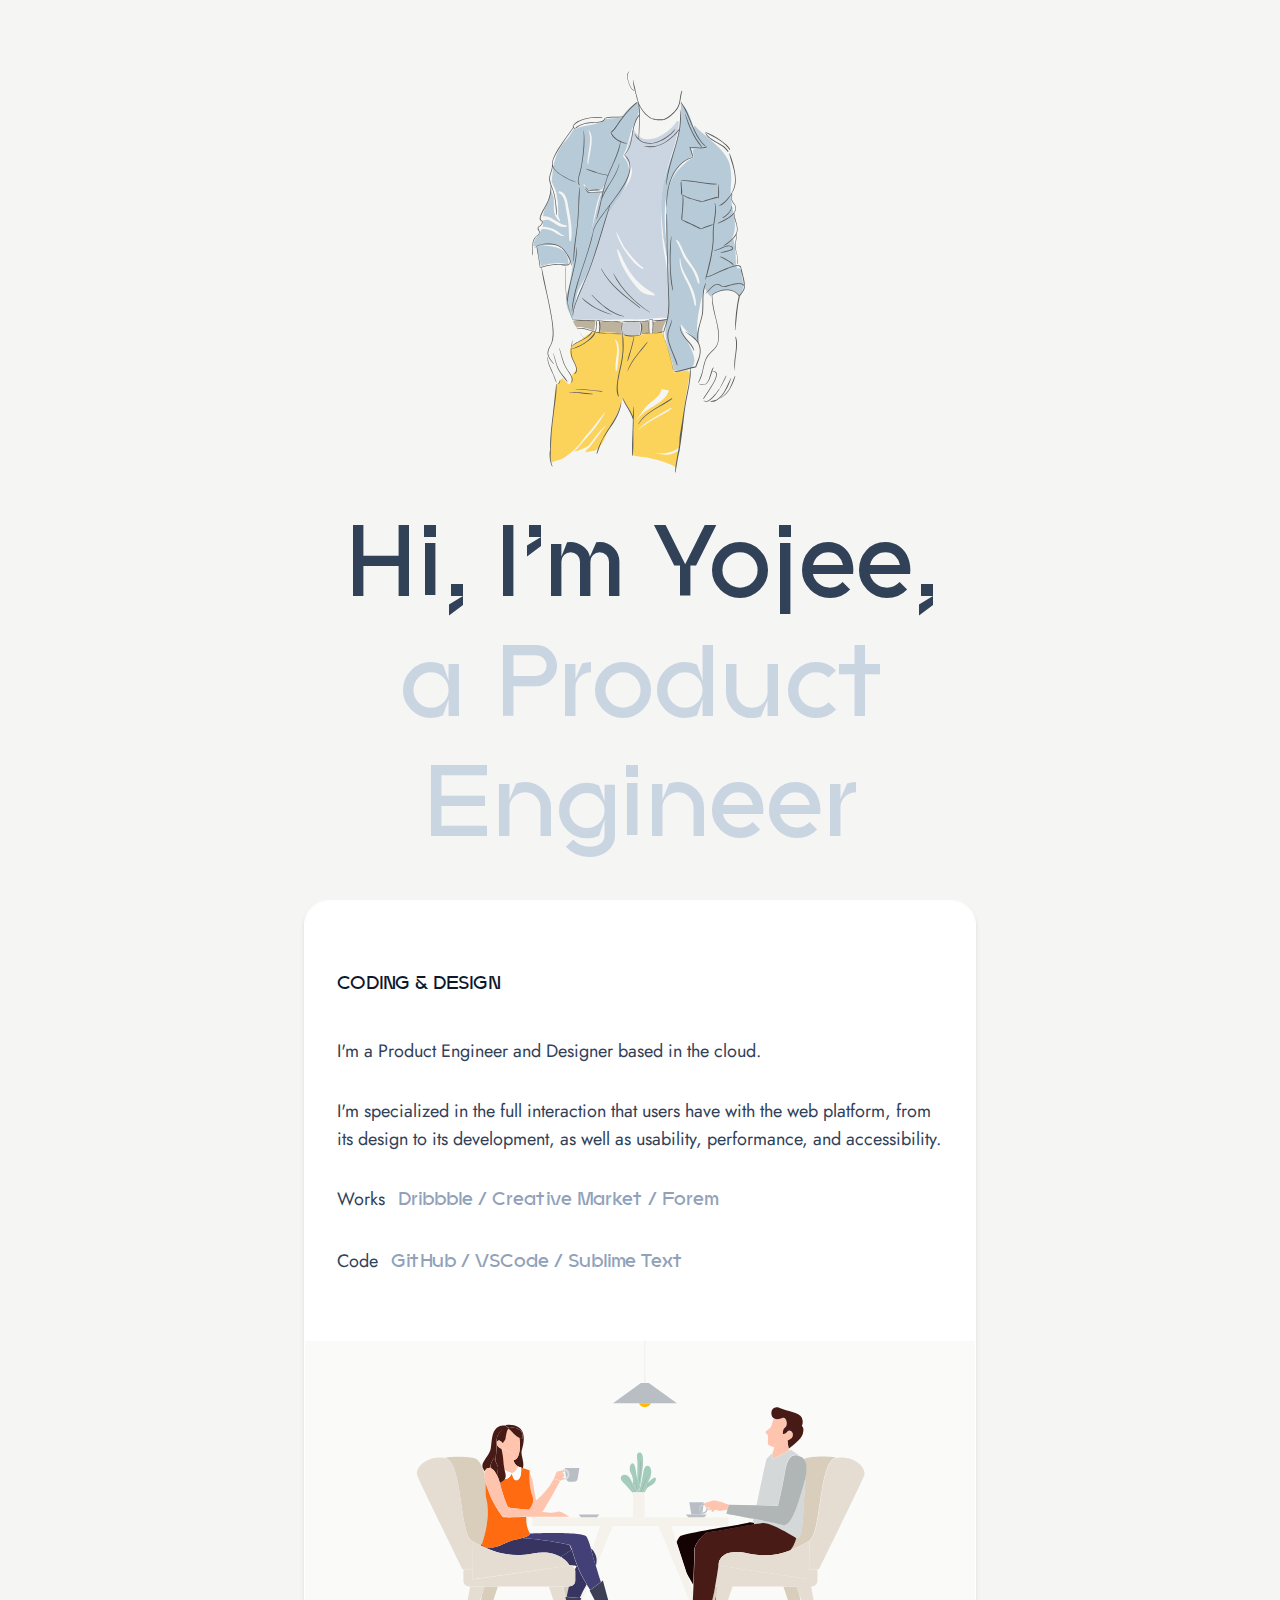
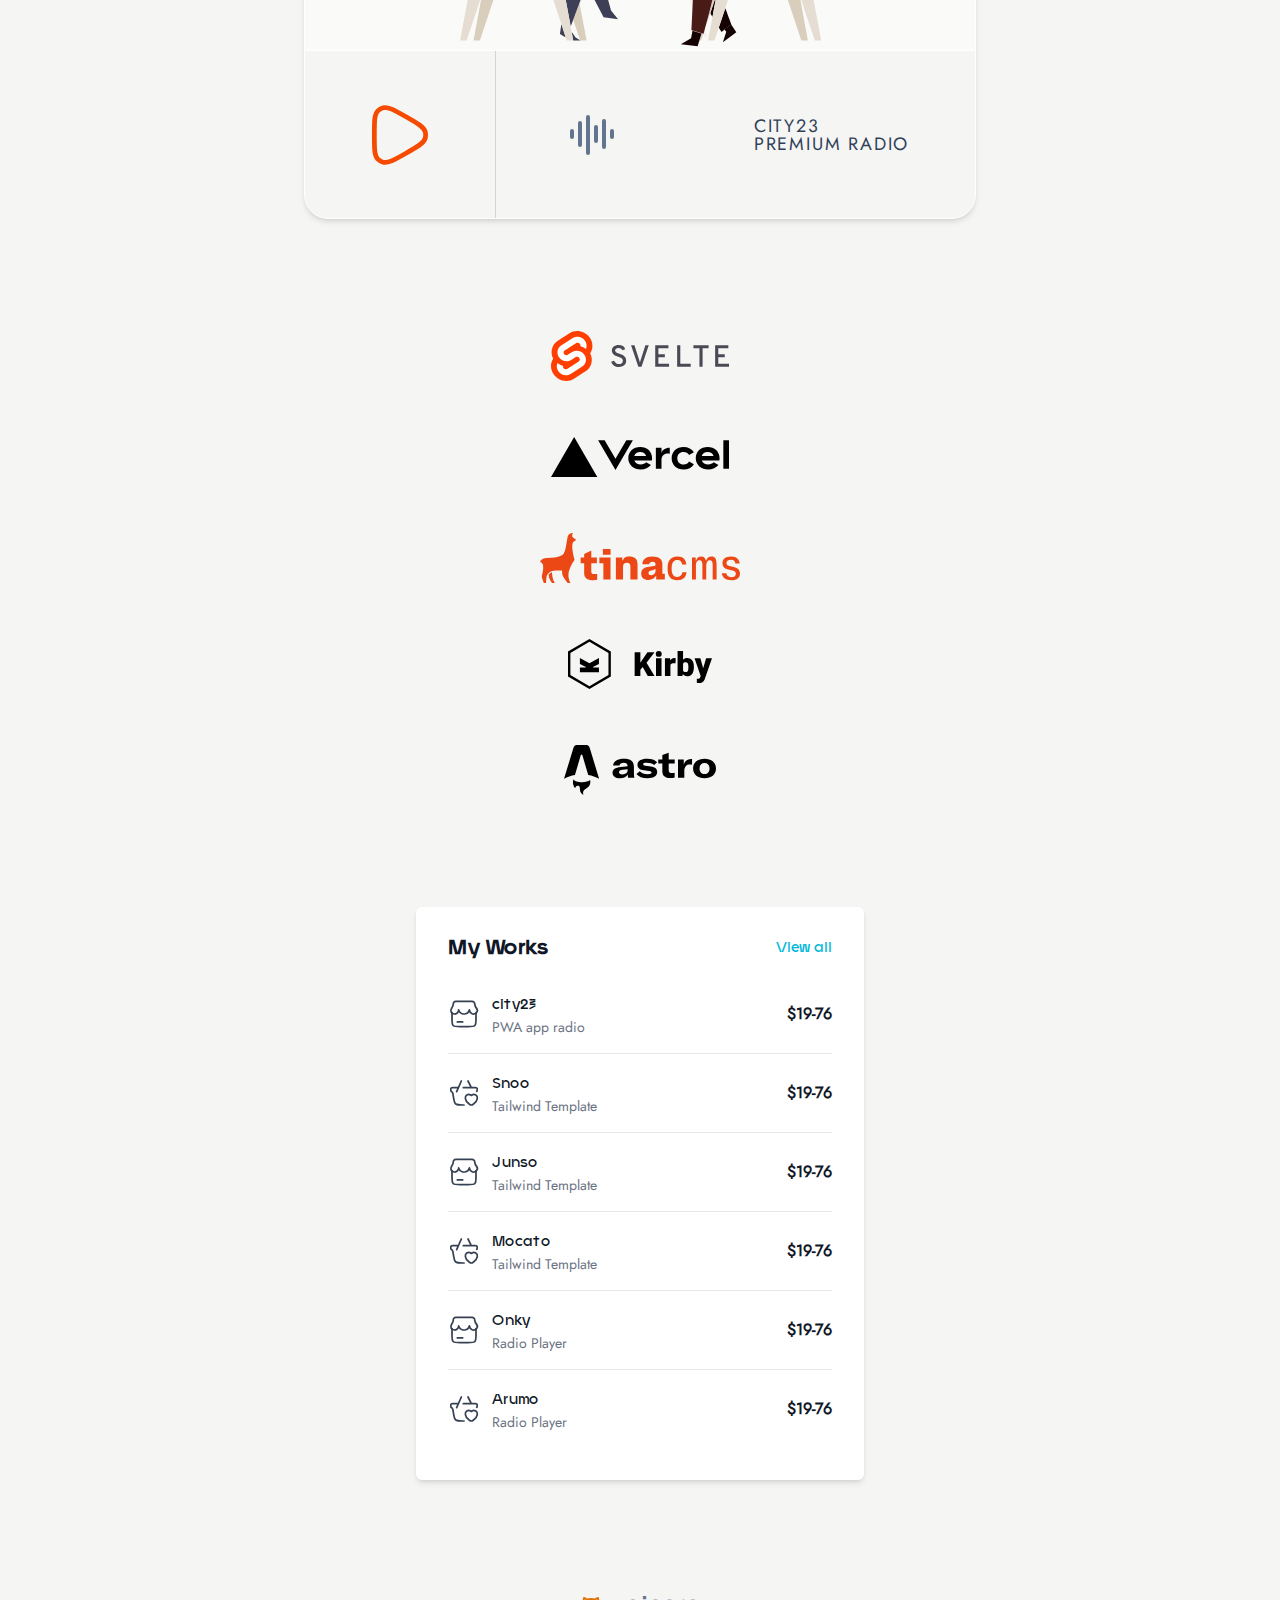
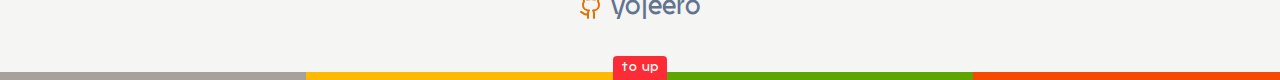
==== commit dc830ed6: "update" ====
--- a/index.html
+++ b/index.html
@@ -15,8 +15,6 @@
     <meta name="p:domain_verify" content="00cc6676e048be4ff7df26f21c56135b"/>
 
     <link rel="icon" type="image/svg+xml" href="./images/fav.svg">
-
-    <!-- <script src="https://unpkg.com/@tailwindcss/browser@4"></script> -->
 
     <!-- STYLE CSS -->
   <link rel="stylesheet" href="./css/style.css">
@@ -82,8 +80,9 @@
         </div>
 
         <!-- SHOT -->
-        <div class="grid w-full overflow-hidden h-fit">
-          <img src="./images/shot.webp" alt="" id="shot">
+        <div class="grid w-full overflow-hidden place-content-center bg-stone-50">     
+          <img class="object-cover w-[50vh]" src="./images/talk.svg" alt="">
+          <!-- <img class="object-cover w-[50vh]" src="./images/desk.gif" alt=""> -->
         </div>
 
         <!-- PLAYER -->
@@ -157,16 +156,33 @@
         </div><!-- end about -->
 
       <!-- WORKS -->
-  <div class="grid w-full min-h-screen place-content-evenly max-sm:p-4">
+  <div class="grid w-full place-items-center max-sm:p-4">
     
-        <div class="grid">
-          <a href="https://github.com/yojeero" target="_blank">
-            <img class="object-cover w-[80vh] m-auto" src="./images/talk.svg" alt="">        
+        <div class="grid place-items-center my-20 p-8 gap-y-14">
+
+          <a href="https://svelte.dev/" target="_blank">  
+            <img class="object-cover h-[50px]" src="./images/svelte.svg" alt="">  
           </a>
+
+          <a href="https://vercel.com/" target="_blank">  
+            <img class="object-cover h-[40px]" src="./images/vercel.svg" alt="">  
+          </a>           
+          
+          <a href="https://tina.io/" target="_blank">  
+            <img class="object-cover h-[50px]" src="./images/tina.svg" alt="">  
+          </a> 
+
+          <a href="https://getkirby.com/" target="_blank">  
+            <img class="object-cover h-[50px]" src="./images/kirby.svg" alt="">   
+          </a> 
+
+          <a href="https://astro.build/" target="_blank">  
+            <img class="object-cover h-[50px]" src="./images/astro.svg" alt="">   
+          </a>                      
+
         </div>        
 
-<div class="grid w-full max-w-md p-4 m-auto my-20 bg-white rounded-md 
-shadow-md sm:p-8">
+<div class="grid w-full max-w-md p-4 m-auto bg-white rounded-md shadow-md sm:p-8">
 
   <div class="flex items-center justify-between mb-4">
 
@@ -198,7 +214,7 @@
             <div class="flex-1">
               <a href="https://creativemarket.com/yojeero/291024376-city23"  target="_blank" class="text-sm font-medium text-gray-900 ms-3 hover:text-green-700">city23 </a>
               <p class="text-sm text-gray-500 truncate ms-3">
-                PWA app online radio
+                PWA app radio
               </p>
             </div>
         
@@ -221,7 +237,7 @@
               <div class="flex-1">
                 <a href="https://creativemarket.com/yojeero/291223012-Snoo"  target="_blank" class="text-sm font-medium text-gray-900 ms-3 hover:text-green-700">Snoo</a>
                 <p class="text-sm text-gray-500 truncate ms-3">
-                  Bank Tailwind Template
+                  Tailwind Template
                 </p>
               </div>
           
@@ -248,7 +264,7 @@
             <div class="flex-1">
               <a href="https://creativemarket.com/yojeero/6038211-Junso" target="_blank" class="text-sm font-medium text-gray-900 ms-3 hover:text-green-700">Junso</a>
               <p class="text-sm text-gray-500 truncate ms-3">
-                Tailwind LightDark Template
+                Tailwind Template
               </p>
             </div>
         
@@ -271,7 +287,7 @@
             <div class="flex-1">
               <a href="https://creativemarket.com/yojeero/3527594-Mocato"  target="_blank" class="text-sm font-medium text-gray-900 ms-3 hover:text-green-700">Mocato</a>
               <p class="text-sm text-gray-500 truncate ms-3">
-                Portfolio Tailwind Template
+                Tailwind Template
               </p>
             </div>
         
@@ -298,7 +314,7 @@
             <div class="flex-1">
               <a href="https://creativemarket.com/yojeero/6230784-Onky"  target="_blank" class="text-sm font-medium text-gray-900 ms-3 hover:text-green-700">Onky</a>
               <p class="text-sm text-gray-500 truncate ms-3">
-                Online Radio Player
+                Radio Player
               </p>
             </div>
         
@@ -321,7 +337,7 @@
               <div class="flex-1">
                 <a href="https://creativemarket.com/yojeero/15176617-Arumo"  target="_blank" class="text-sm font-medium text-gray-900 ms-3 hover:text-green-700">Arumo</a>
                 <p class="text-sm text-gray-500 truncate ms-3">
-                  Online Radio Player
+                  Radio Player
                 </p>
               </div>
           
@@ -340,7 +356,7 @@
     </div>
 
     <!-- YOJEE -->   
-    <div class="grid w-full h-24 place-items-center" id="foo">
+    <div class="grid w-full mt-20 h-24 place-items-center" id="foo">
 
     <a class="flex items-center justify-center text-2xl text-slate-500 hover:text-green-700" href="https://github.com/yojeero" target="_blank">
 
--- a/css/style.css
+++ b/css/style.css
@@ -1 +1 @@
-/*! tailwindcss v4.0.17 | MIT License | https://tailwindcss.com *//*! tailwindcss v4.0.1 | MIT License | https://tailwindcss.com */@layer theme{:root,:host{--font-sans:ui-sans-serif,system-ui,sans-serif,"Apple Color Emoji","Segoe UI Emoji","Segoe UI Symbol","Noto Color Emoji";--font-mono:ui-monospace,SFMono-Regular,Menlo,Monaco,Consolas,"Liberation Mono","Courier New",monospace;--color-red-500:oklch(.637 .237 25.331);--color-orange-600:oklch(.646 .222 41.116);--color-amber-400:oklch(.828 .189 84.429);--color-amber-600:oklch(.666 .179 58.318);--color-lime-600:oklch(.648 .2 131.684);--color-lime-700:oklch(.532 .157 131.589);--color-green-700:oklch(.527 .154 150.069);--color-cyan-500:oklch(.715 .143 215.221);--color-slate-300:oklch(.869 .022 252.894);--color-slate-400:oklch(.704 .04 256.788);--color-slate-500:oklch(.554 .046 257.417);--color-slate-700:oklch(.372 .044 257.287);--color-slate-900:oklch(.208 .042 265.755);--color-gray-50:oklch(.985 .002 247.839);--color-gray-100:oklch(.967 .003 264.542);--color-gray-200:oklch(.928 .006 264.531);--color-gray-500:oklch(.551 .027 264.364);--color-gray-700:oklch(.373 .034 259.733);--color-gray-900:oklch(.21 .034 264.665);--color-stone-100:oklch(.97 .001 106.424);--color-stone-300:oklch(.869 .005 56.366);--color-stone-400:oklch(.709 .01 56.259);--color-stone-600:oklch(.444 .011 73.639);--color-white:#fff;--spacing:.25rem;--container-xs:20rem;--container-sm:24rem;--container-md:28rem;--container-2xl:42rem;--container-4xl:56rem;--container-5xl:64rem;--text-xs:.75rem;--text-xs--line-height:calc(1/.75);--text-sm:.875rem;--text-sm--line-height:calc(1.25/.875);--text-base:1rem;--text-base--line-height: 1.5 ;--text-lg:1.125rem;--text-lg--line-height:calc(1.75/1.125);--text-xl:1.25rem;--text-xl--line-height:calc(1.75/1.25);--text-2xl:1.5rem;--text-2xl--line-height:calc(2/1.5);--text-7xl:4.5rem;--text-7xl--line-height:1;--text-8xl:6rem;--text-8xl--line-height:1;--font-weight-medium:500;--font-weight-semibold:600;--font-weight-bold:700;--tracking-widest:.1em;--leading-tight:1.25;--leading-relaxed:1.625;--radius-sm:.25rem;--radius-md:.375rem;--radius-3xl:1.5rem;--ease-in-out:cubic-bezier(.4,0,.2,1);--default-transition-duration:.15s;--default-transition-timing-function:cubic-bezier(.4,0,.2,1);--default-font-family:var(--font-sans);--default-mono-font-family:var(--font-mono);--font-serif:ui-serif,Georgia,Cambria,"Times New Roman",Times,serif;--color-red-50:oklch(.971 .013 17.38);--color-red-100:oklch(.936 .032 17.717);--color-red-200:oklch(.885 .062 18.334);--color-red-300:oklch(.808 .114 19.571);--color-red-400:oklch(.704 .191 22.216);--color-red-600:oklch(.577 .245 27.325);--color-red-700:oklch(.505 .213 27.518);--color-red-800:oklch(.444 .177 26.899);--color-red-900:oklch(.396 .141 25.723);--color-red-950:oklch(.258 .092 26.042);--color-orange-50:oklch(.98 .016 73.684);--color-orange-100:oklch(.954 .038 75.164);--color-orange-200:oklch(.901 .076 70.697);--color-orange-300:oklch(.837 .128 66.29);--color-orange-400:oklch(.75 .183 55.934);--color-orange-500:oklch(.705 .213 47.604);--color-orange-700:oklch(.553 .195 38.402);--color-orange-800:oklch(.47 .157 37.304);--color-orange-900:oklch(.408 .123 38.172);--color-orange-950:oklch(.266 .079 36.259);--color-amber-50:oklch(.987 .022 95.277);--color-amber-100:oklch(.962 .059 95.617);--color-amber-200:oklch(.924 .12 95.746);--color-amber-300:oklch(.879 .169 91.605);--color-amber-500:oklch(.769 .188 70.08);--color-amber-700:oklch(.555 .163 48.998);--color-amber-800:oklch(.473 .137 46.201);--color-amber-900:oklch(.414 .112 45.904);--color-amber-950:oklch(.279 .077 45.635);--color-yellow-50:oklch(.987 .026 102.212);--color-yellow-100:oklch(.973 .071 103.193);--color-yellow-200:oklch(.945 .129 101.54);--color-yellow-300:oklch(.905 .182 98.111);--color-yellow-400:oklch(.852 .199 91.936);--color-yellow-500:oklch(.795 .184 86.047);--color-yellow-600:oklch(.681 .162 75.834);--color-yellow-700:oklch(.554 .135 66.442);--color-yellow-800:oklch(.476 .114 61.907);--color-yellow-900:oklch(.421 .095 57.708);--color-yellow-950:oklch(.286 .066 53.813);--color-lime-50:oklch(.986 .031 120.757);--color-lime-100:oklch(.967 .067 122.328);--color-lime-200:oklch(.938 .127 124.321);--color-lime-300:oklch(.897 .196 126.665);--color-lime-400:oklch(.841 .238 128.85);--color-lime-500:oklch(.768 .233 130.85);--color-lime-800:oklch(.453 .124 130.933);--color-lime-900:oklch(.405 .101 131.063);--color-lime-950:oklch(.274 .072 132.109);--color-green-50:oklch(.982 .018 155.826);--color-green-100:oklch(.962 .044 156.743);--color-green-200:oklch(.925 .084 155.995);--color-green-300:oklch(.871 .15 154.449);--color-green-400:oklch(.792 .209 151.711);--color-green-500:oklch(.723 .219 149.579);--color-green-600:oklch(.627 .194 149.214);--color-green-800:oklch(.448 .119 151.328);--color-green-900:oklch(.393 .095 152.535);--color-green-950:oklch(.266 .065 152.934);--color-emerald-50:oklch(.979 .021 166.113);--color-emerald-100:oklch(.95 .052 163.051);--color-emerald-200:oklch(.905 .093 164.15);--color-emerald-300:oklch(.845 .143 164.978);--color-emerald-400:oklch(.765 .177 163.223);--color-emerald-500:oklch(.696 .17 162.48);--color-emerald-600:oklch(.596 .145 163.225);--color-emerald-700:oklch(.508 .118 165.612);--color-emerald-800:oklch(.432 .095 166.913);--color-emerald-900:oklch(.378 .077 168.94);--color-emerald-950:oklch(.262 .051 172.552);--color-teal-50:oklch(.984 .014 180.72);--color-teal-100:oklch(.953 .051 180.801);--color-teal-200:oklch(.91 .096 180.426);--color-teal-300:oklch(.855 .138 181.071);--color-teal-400:oklch(.777 .152 181.912);--color-teal-500:oklch(.704 .14 182.503);--color-teal-600:oklch(.6 .118 184.704);--color-teal-700:oklch(.511 .096 186.391);--color-teal-800:oklch(.437 .078 188.216);--color-teal-900:oklch(.386 .063 188.416);--color-teal-950:oklch(.277 .046 192.524);--color-cyan-50:oklch(.984 .019 200.873);--color-cyan-100:oklch(.956 .045 203.388);--color-cyan-200:oklch(.917 .08 205.041);--color-cyan-300:oklch(.865 .127 207.078);--color-cyan-400:oklch(.789 .154 211.53);--color-cyan-600:oklch(.609 .126 221.723);--color-cyan-700:oklch(.52 .105 223.128);--color-cyan-800:oklch(.45 .085 224.283);--color-cyan-900:oklch(.398 .07 227.392);--color-cyan-950:oklch(.302 .056 229.695);--color-sky-50:oklch(.977 .013 236.62);--color-sky-100:oklch(.951 .026 236.824);--color-sky-200:oklch(.901 .058 230.902);--color-sky-300:oklch(.828 .111 230.318);--color-sky-400:oklch(.746 .16 232.661);--color-sky-500:oklch(.685 .169 237.323);--color-sky-600:oklch(.588 .158 241.966);--color-sky-700:oklch(.5 .134 242.749);--color-sky-800:oklch(.443 .11 240.79);--color-sky-900:oklch(.391 .09 240.876);--color-sky-950:oklch(.293 .066 243.157);--color-blue-50:oklch(.97 .014 254.604);--color-blue-100:oklch(.932 .032 255.585);--color-blue-200:oklch(.882 .059 254.128);--color-blue-300:oklch(.809 .105 251.813);--color-blue-400:oklch(.707 .165 254.624);--color-blue-500:oklch(.623 .214 259.815);--color-blue-600:oklch(.546 .245 262.881);--color-blue-700:oklch(.488 .243 264.376);--color-blue-800:oklch(.424 .199 265.638);--color-blue-900:oklch(.379 .146 265.522);--color-blue-950:oklch(.282 .091 267.935);--color-indigo-50:oklch(.962 .018 272.314);--color-indigo-100:oklch(.93 .034 272.788);--color-indigo-200:oklch(.87 .065 274.039);--color-indigo-300:oklch(.785 .115 274.713);--color-indigo-400:oklch(.673 .182 276.935);--color-indigo-500:oklch(.585 .233 277.117);--color-indigo-600:oklch(.511 .262 276.966);--color-indigo-700:oklch(.457 .24 277.023);--color-indigo-800:oklch(.398 .195 277.366);--color-indigo-900:oklch(.359 .144 278.697);--color-indigo-950:oklch(.257 .09 281.288);--color-violet-50:oklch(.969 .016 293.756);--color-violet-100:oklch(.943 .029 294.588);--color-violet-200:oklch(.894 .057 293.283);--color-violet-300:oklch(.811 .111 293.571);--color-violet-400:oklch(.702 .183 293.541);--color-violet-500:oklch(.606 .25 292.717);--color-violet-600:oklch(.541 .281 293.009);--color-violet-700:oklch(.491 .27 292.581);--color-violet-800:oklch(.432 .232 292.759);--color-violet-900:oklch(.38 .189 293.745);--color-violet-950:oklch(.283 .141 291.089);--color-purple-50:oklch(.977 .014 308.299);--color-purple-100:oklch(.946 .033 307.174);--color-purple-200:oklch(.902 .063 306.703);--color-purple-300:oklch(.827 .119 306.383);--color-purple-400:oklch(.714 .203 305.504);--color-purple-500:oklch(.627 .265 303.9);--color-purple-600:oklch(.558 .288 302.321);--color-purple-700:oklch(.496 .265 301.924);--color-purple-800:oklch(.438 .218 303.724);--color-purple-900:oklch(.381 .176 304.987);--color-purple-950:oklch(.291 .149 302.717);--color-fuchsia-50:oklch(.977 .017 320.058);--color-fuchsia-100:oklch(.952 .037 318.852);--color-fuchsia-200:oklch(.903 .076 319.62);--color-fuchsia-300:oklch(.833 .145 321.434);--color-fuchsia-400:oklch(.74 .238 322.16);--color-fuchsia-500:oklch(.667 .295 322.15);--color-fuchsia-600:oklch(.591 .293 322.896);--color-fuchsia-700:oklch(.518 .253 323.949);--color-fuchsia-800:oklch(.452 .211 324.591);--color-fuchsia-900:oklch(.401 .17 325.612);--color-fuchsia-950:oklch(.293 .136 325.661);--color-pink-50:oklch(.971 .014 343.198);--color-pink-100:oklch(.948 .028 342.258);--color-pink-200:oklch(.899 .061 343.231);--color-pink-300:oklch(.823 .12 346.018);--color-pink-400:oklch(.718 .202 349.761);--color-pink-500:oklch(.656 .241 354.308);--color-pink-600:oklch(.592 .249 .584);--color-pink-700:oklch(.525 .223 3.958);--color-pink-800:oklch(.459 .187 3.815);--color-pink-900:oklch(.408 .153 2.432);--color-pink-950:oklch(.284 .109 3.907);--color-rose-50:oklch(.969 .015 12.422);--color-rose-100:oklch(.941 .03 12.58);--color-rose-200:oklch(.892 .058 10.001);--color-rose-300:oklch(.81 .117 11.638);--color-rose-400:oklch(.712 .194 13.428);--color-rose-500:oklch(.645 .246 16.439);--color-rose-600:oklch(.586 .253 17.585);--color-rose-700:oklch(.514 .222 16.935);--color-rose-800:oklch(.455 .188 13.697);--color-rose-900:oklch(.41 .159 10.272);--color-rose-950:oklch(.271 .105 12.094);--color-slate-50:oklch(.984 .003 247.858);--color-slate-100:oklch(.968 .007 247.896);--color-slate-200:oklch(.929 .013 255.508);--color-slate-600:oklch(.446 .043 257.281);--color-slate-800:oklch(.279 .041 260.031);--color-slate-950:oklch(.129 .042 264.695);--color-gray-300:oklch(.872 .01 258.338);--color-gray-400:oklch(.707 .022 261.325);--color-gray-600:oklch(.446 .03 256.802);--color-gray-800:oklch(.278 .033 256.848);--color-gray-950:oklch(.13 .028 261.692);--color-zinc-50:oklch(.985 0 0);--color-zinc-100:oklch(.967 .001 286.375);--color-zinc-200:oklch(.92 .004 286.32);--color-zinc-300:oklch(.871 .006 286.286);--color-zinc-400:oklch(.705 .015 286.067);--color-zinc-500:oklch(.552 .016 285.938);--color-zinc-600:oklch(.442 .017 285.786);--color-zinc-700:oklch(.37 .013 285.805);--color-zinc-800:oklch(.274 .006 286.033);--color-zinc-900:oklch(.21 .006 285.885);--color-zinc-950:oklch(.141 .005 285.823);--color-neutral-50:oklch(.985 0 0);--color-neutral-100:oklch(.97 0 0);--color-neutral-200:oklch(.922 0 0);--color-neutral-300:oklch(.87 0 0);--color-neutral-400:oklch(.708 0 0);--color-neutral-500:oklch(.556 0 0);--color-neutral-600:oklch(.439 0 0);--color-neutral-700:oklch(.371 0 0);--color-neutral-800:oklch(.269 0 0);--color-neutral-900:oklch(.205 0 0);--color-neutral-950:oklch(.145 0 0);--color-stone-50:oklch(.985 .001 106.423);--color-stone-200:oklch(.923 .003 48.717);--color-stone-500:oklch(.553 .013 58.071);--color-stone-700:oklch(.374 .01 67.558);--color-stone-800:oklch(.268 .007 34.298);--color-stone-900:oklch(.216 .006 56.043);--color-stone-950:oklch(.147 .004 49.25);--color-black:#000;--breakpoint-sm:40rem;--breakpoint-md:48rem;--breakpoint-lg:64rem;--breakpoint-xl:80rem;--breakpoint-2xl:96rem;--container-3xs:16rem;--container-2xs:18rem;--container-lg:32rem;--container-xl:36rem;--container-3xl:48rem;--container-6xl:72rem;--container-7xl:80rem;--text-3xl:1.875rem;--text-3xl--line-height: 1.2 ;--text-4xl:2.25rem;--text-4xl--line-height:calc(2.5/2.25);--text-5xl:3rem;--text-5xl--line-height:1;--text-6xl:3.75rem;--text-6xl--line-height:1;--text-9xl:8rem;--text-9xl--line-height:1;--font-weight-thin:100;--font-weight-extralight:200;--font-weight-light:300;--font-weight-normal:400;--font-weight-extrabold:800;--font-weight-black:900;--tracking-tighter:-.05em;--tracking-tight:-.025em;--tracking-normal:0em;--tracking-wide:.025em;--tracking-wider:.05em;--leading-snug:1.375;--leading-normal:1.5;--leading-loose:2;--radius-xs:.125rem;--radius-lg:.5rem;--radius-xl:.75rem;--radius-2xl:1rem;--radius-4xl:2rem;--shadow-2xs:0 1px #0000000d;--shadow-xs:0 1px 2px 0 #0000000d;--shadow-sm:0 1px 3px 0 #0000001a,0 1px 2px -1px #0000001a;--shadow-md:0 4px 6px -1px #0000001a,0 2px 4px -2px #0000001a;--shadow-lg:0 10px 15px -3px #0000001a,0 4px 6px -4px #0000001a;--shadow-xl:0 20px 25px -5px #0000001a,0 8px 10px -6px #0000001a;--shadow-2xl:0 25px 50px -12px #00000040;--inset-shadow-2xs:inset 0 1px #0000000d;--inset-shadow-xs:inset 0 1px 1px #0000000d;--inset-shadow-sm:inset 0 2px 4px #0000000d;--drop-shadow-xs:0 1px 1px #0000000d;--drop-shadow-sm:0 1px 2px #00000026;--drop-shadow-md:0 3px 3px #0000001f;--drop-shadow-lg:0 4px 4px #00000026;--drop-shadow-xl:0 9px 7px #0000001a;--drop-shadow-2xl:0 25px 25px #00000026;--ease-in:cubic-bezier(.4,0,1,1);--ease-out:cubic-bezier(0,0,.2,1);--animate-spin:spin 1s linear infinite;--animate-ping:ping 1s cubic-bezier(0,0,.2,1)infinite;--animate-pulse:pulse 2s cubic-bezier(.4,0,.6,1)infinite;--animate-bounce:bounce 1s infinite;--blur-xs:4px;--blur-sm:8px;--blur-md:12px;--blur-lg:16px;--blur-xl:24px;--blur-2xl:40px;--blur-3xl:64px;--perspective-dramatic:100px;--perspective-near:300px;--perspective-normal:500px;--perspective-midrange:800px;--perspective-distant:1200px;--aspect-video:16/9;--default-font-feature-settings:var(--font-sans--font-feature-settings);--default-font-variation-settings:var(--font-sans--font-variation-settings);--default-mono-font-feature-settings:var(--font-mono--font-feature-settings);--default-mono-font-variation-settings:var(--font-mono--font-variation-settings)}}@layer base{::placeholder{opacity:1}@supports (not ((-webkit-appearance:-apple-pay-button))) or (contain-intrinsic-size:1px){::placeholder{color:color-mix(in oklab,currentColor 50%,transparent)}}*,:after,:before,::backdrop{box-sizing:border-box;border:0 solid;margin:0;padding:0}::file-selector-button{box-sizing:border-box;border:0 solid;margin:0;padding:0}html,:host{-webkit-text-size-adjust:100%;-moz-tab-size:4;tab-size:4;line-height:1.5;font-family:var(--default-font-family,ui-sans-serif,system-ui,sans-serif,"Apple Color Emoji","Segoe UI Emoji","Segoe UI Symbol","Noto Color Emoji");font-feature-settings:var(--default-font-feature-settings,normal);font-variation-settings:var(--default-font-variation-settings,normal);-webkit-tap-highlight-color:transparent}body{line-height:inherit}hr{height:0;color:inherit;border-top-width:1px}abbr:where([title]){-webkit-text-decoration:underline dotted;text-decoration:underline dotted}h1,h2,h3,h4,h5,h6{font-size:inherit;font-weight:inherit}a{color:inherit;-webkit-text-decoration:inherit;text-decoration:inherit}b,strong{font-weight:bolder}code,kbd,samp,pre{font-family:var(--default-mono-font-family,ui-monospace,SFMono-Regular,Menlo,Monaco,Consolas,"Liberation Mono","Courier New",monospace);font-feature-settings:var(--default-mono-font-feature-settings,normal);font-variation-settings:var(--default-mono-font-variation-settings,normal);font-size:1em}small{font-size:80%}sub,sup{vertical-align:baseline;font-size:75%;line-height:0;position:relative}sub{bottom:-.25em}sup{top:-.5em}table{text-indent:0;border-color:inherit;border-collapse:collapse}:-moz-focusring{outline:auto}progress{vertical-align:baseline}summary{display:list-item}ol,ul,menu{list-style:none}img,svg,video,canvas,audio,iframe,embed,object{vertical-align:middle;display:block}img,video{max-width:100%;height:auto}button,input,select,optgroup,textarea{font:inherit;font-feature-settings:inherit;font-variation-settings:inherit;letter-spacing:inherit;color:inherit;opacity:1;background-color:#0000;border-radius:0}::file-selector-button{font:inherit;font-feature-settings:inherit;font-variation-settings:inherit;letter-spacing:inherit;color:inherit;opacity:1;background-color:#0000;border-radius:0}:where(select:is([multiple],[size])) optgroup{font-weight:bolder}:where(select:is([multiple],[size])) optgroup option{padding-inline-start:20px}::file-selector-button{margin-inline-end:4px}::placeholder{opacity:1;color:color-mix(in oklab,currentColor 50%,transparent)}textarea{resize:vertical}::-webkit-search-decoration{-webkit-appearance:none}::-webkit-date-and-time-value{min-height:1lh;text-align:inherit}::-webkit-datetime-edit{display:inline-flex}::-webkit-datetime-edit-fields-wrapper{padding:0}::-webkit-datetime-edit{padding-block:0}::-webkit-datetime-edit-year-field{padding-block:0}::-webkit-datetime-edit-month-field{padding-block:0}::-webkit-datetime-edit-day-field{padding-block:0}::-webkit-datetime-edit-hour-field{padding-block:0}::-webkit-datetime-edit-minute-field{padding-block:0}::-webkit-datetime-edit-second-field{padding-block:0}::-webkit-datetime-edit-millisecond-field{padding-block:0}::-webkit-datetime-edit-meridiem-field{padding-block:0}:-moz-ui-invalid{box-shadow:none}button,input:where([type=button],[type=reset],[type=submit]){-webkit-appearance:button;-moz-appearance:button;appearance:button}::file-selector-button{-webkit-appearance:button;-moz-appearance:button;appearance:button}::-webkit-inner-spin-button{height:auto}::-webkit-outer-spin-button{height:auto}[hidden]:where(:not([hidden=until-found])){display:none!important}@font-face{font-family:Jost;font-weight:400;font-style:normal;font-display:swap;src:url(../fonts/jost-latin-regular.woff2)format("woff2")}@font-face{font-family:Mabgate-Regular;font-weight:400;font-style:normal;font-display:swap;src:url(../fonts/Mabgate-Regular.woff2)format("woff2")}body{font-family:Jost,"sans-serif";font-weight:400}h1,h2,h3,h4,h5,a{font-family:Mabgate-Regular,"sans-serif"}}@layer components;@layer utilities{.visible{visibility:visible}.relative{position:relative}.right-0{right:calc(var(--spacing)*0)}.bottom-0{bottom:calc(var(--spacing)*0)}.block{display:block}.h-\[50vh\]{height:50vh}.w-\[80vh\]{width:80vh}.grid-cols-2{grid-template-columns:repeat(2,minmax(0,1fr))}.text-slate-300{color:var(--color-slate-300)}.after\:absolute:after{content:var(--tw-content);position:absolute}.after\:top-0:after{content:var(--tw-content);top:calc(var(--spacing)*0)}.after\:left-0:after{content:var(--tw-content);left:calc(var(--spacing)*0)}.after\:h-full:after{content:var(--tw-content);height:100%}.after\:w-0:after{content:var(--tw-content);width:calc(var(--spacing)*0)}.after\:animate-\[prog_6s_ease-in_infinite\]:after{content:var(--tw-content);animation:6s ease-in infinite prog}.after\:bg-gray-700:after{content:var(--tw-content);background-color:var(--color-gray-700)}.after\:content-\[\'\'\]:after{--tw-content:"";content:var(--tw-content)}@media (width<64rem){.max-lg\:hidden{display:none}}@media (width>=64rem){.lg\:grid{display:grid}.lg\:grid-cols-\[2fr_2fr_3fr\]{grid-template-columns:2fr 2fr 3fr}.lg\:text-8xl{font-size:var(--text-8xl);line-height:var(--tw-leading,var(--text-8xl--line-height))}}.pointer-events-none{pointer-events:none}.fixed{position:fixed}.top-0{top:calc(var(--spacing)*0)}.right-6{right:calc(var(--spacing)*6)}.bottom-6{bottom:calc(var(--spacing)*6)}.left-0{left:calc(var(--spacing)*0)}.z-50{z-index:50}.m-0{margin:calc(var(--spacing)*0)}.m-auto{margin:auto}.my-20{margin-block:calc(var(--spacing)*20)}.ms-3{margin-inline-start:calc(var(--spacing)*3)}.mt-20{margin-top:calc(var(--spacing)*20)}.mr-2{margin-right:calc(var(--spacing)*2)}.mb-4{margin-bottom:calc(var(--spacing)*4)}.flex{display:flex}.grid{display:grid}.hidden{display:none}.inline-flex{display:inline-flex}.h-2{height:calc(var(--spacing)*2)}.h-6{height:calc(var(--spacing)*6)}.h-8{height:calc(var(--spacing)*8)}.h-12{height:calc(var(--spacing)*12)}.h-22{height:calc(var(--spacing)*22)}.h-24{height:calc(var(--spacing)*24)}.h-38{height:calc(var(--spacing)*38)}.h-42{height:calc(var(--spacing)*42)}.h-auto{height:auto}.h-fit{height:fit-content}.h-full{height:100%}.min-h-screen{min-height:100vh}.w-1\/2{width:50%}.w-6{width:calc(var(--spacing)*6)}.w-8{width:calc(var(--spacing)*8)}.w-12{width:calc(var(--spacing)*12)}.w-14{width:calc(var(--spacing)*14)}.w-22{width:calc(var(--spacing)*22)}.w-38{width:calc(var(--spacing)*38)}.w-full{width:100%}.w-sm{width:var(--container-sm)}.w-xs{width:var(--container-xs)}.max-w-2xl{max-width:var(--container-2xl)}.max-w-4xl{max-width:var(--container-4xl)}.max-w-5xl{max-width:var(--container-5xl)}.max-w-md{max-width:var(--container-md)}.flex-1{flex:1}.translate-y-2{--tw-translate-y:calc(var(--spacing)*2);translate:var(--tw-translate-x)var(--tw-translate-y)}.transform{transform:var(--tw-rotate-x)var(--tw-rotate-y)var(--tw-rotate-z)var(--tw-skew-x)var(--tw-skew-y)}.animate-\[ring_2s_ease-out_infinite\]{animation:2s ease-out infinite ring}.animate-\[scroll_ease-in-out_2\.5s_forwards\]{animation:2.5s ease-in-out forwards scroll}.animate-\[scroll_ease-in-out_2\.5s_infinite\]{animation:2.5s ease-in-out infinite scroll}.cursor-pointer{cursor:pointer}.grid-cols-\[2fr_2fr_3fr\]{grid-template-columns:2fr 2fr 3fr}.place-content-center{place-content:center}.place-content-evenly{place-content:space-evenly}.place-items-center{place-items:center}.place-items-end{place-items:end}.items-center{align-items:center}.items-end{align-items:flex-end}.justify-between{justify-content:space-between}.justify-center{justify-content:center}.gap-y-8{row-gap:calc(var(--spacing)*8)}:where(.divide-y>:not(:last-child)){--tw-divide-y-reverse:0;border-bottom-style:var(--tw-border-style);border-top-style:var(--tw-border-style);border-top-width:calc(1px*var(--tw-divide-y-reverse));border-bottom-width:calc(1px*calc(1 - var(--tw-divide-y-reverse)))}:where(.divide-gray-200>:not(:last-child)){border-color:var(--color-gray-200)}.place-self-center{place-self:center}.justify-self-center{justify-self:center}.truncate{text-overflow:ellipsis;white-space:nowrap;overflow:hidden}.overflow-hidden{overflow:hidden}.rounded-3xl{border-radius:var(--radius-3xl)}.rounded-md{border-radius:var(--radius-md)}.rounded-s-3xl{border-start-start-radius:var(--radius-3xl);border-end-start-radius:var(--radius-3xl)}.rounded-t-3xl{border-top-left-radius:var(--radius-3xl);border-top-right-radius:var(--radius-3xl)}.rounded-tl-sm{border-top-left-radius:var(--radius-sm)}.rounded-tr-sm{border-top-right-radius:var(--radius-sm)}.border-1{border-style:var(--tw-border-style);border-width:1px}.border-t-1{border-top-style:var(--tw-border-style);border-top-width:1px}.border-r-1{border-right-style:var(--tw-border-style);border-right-width:1px}.border-solid{--tw-border-style:solid;border-style:solid}.border-stone-300{border-color:var(--color-stone-300)}.border-white{border-color:var(--color-white)}.bg-gray-50{background-color:var(--color-gray-50)}.bg-gray-100{background-color:var(--color-gray-100)}.bg-red-500{background-color:var(--color-red-500)}.bg-stone-100{background-color:var(--color-stone-100)}.bg-transparent{background-color:#0000}.bg-white{background-color:var(--color-white)}.bg-gradient-to-r{--tw-gradient-position:to right in oklab,;background-image:linear-gradient(var(--tw-gradient-stops))}.from-lime-600{--tw-gradient-from:var(--color-lime-600);--tw-gradient-stops:var(--tw-gradient-via-stops,var(--tw-gradient-position, )var(--tw-gradient-from)var(--tw-gradient-from-position),var(--tw-gradient-to)var(--tw-gradient-to-position))}.from-stone-400{--tw-gradient-from:var(--color-stone-400);--tw-gradient-stops:var(--tw-gradient-via-stops,var(--tw-gradient-position, )var(--tw-gradient-from)var(--tw-gradient-from-position),var(--tw-gradient-to)var(--tw-gradient-to-position))}.from-50\%{--tw-gradient-from-position:50%}.to-amber-400{--tw-gradient-to:var(--color-amber-400);--tw-gradient-stops:var(--tw-gradient-via-stops,var(--tw-gradient-position, )var(--tw-gradient-from)var(--tw-gradient-from-position),var(--tw-gradient-to)var(--tw-gradient-to-position))}.to-orange-600{--tw-gradient-to:var(--color-orange-600);--tw-gradient-stops:var(--tw-gradient-via-stops,var(--tw-gradient-position, )var(--tw-gradient-from)var(--tw-gradient-from-position),var(--tw-gradient-to)var(--tw-gradient-to-position))}.to-50\%{--tw-gradient-to-position:50%}.object-cover{object-fit:cover}.p-0{padding:calc(var(--spacing)*0)}.p-4{padding:calc(var(--spacing)*4)}.px-8{padding-inline:calc(var(--spacing)*8)}.py-3{padding-block:calc(var(--spacing)*3)}.py-16{padding-block:calc(var(--spacing)*16)}.text-center{text-align:center}.text-2xl{font-size:var(--text-2xl);line-height:var(--tw-leading,var(--text-2xl--line-height))}.text-7xl{font-size:var(--text-7xl);line-height:var(--tw-leading,var(--text-7xl--line-height))}.text-base{font-size:var(--text-base);line-height:var(--tw-leading,var(--text-base--line-height))}.text-lg{font-size:var(--text-lg);line-height:var(--tw-leading,var(--text-lg--line-height))}.text-sm{font-size:var(--text-sm);line-height:var(--tw-leading,var(--text-sm--line-height))}.text-xl{font-size:var(--text-xl);line-height:var(--tw-leading,var(--text-xl--line-height))}.text-xs{font-size:var(--text-xs);line-height:var(--tw-leading,var(--text-xs--line-height))}.leading-10{--tw-leading:calc(var(--spacing)*10);line-height:calc(var(--spacing)*10)}.leading-none{--tw-leading:1;line-height:1}.leading-relaxed{--tw-leading:var(--leading-relaxed);line-height:var(--leading-relaxed)}.leading-tight{--tw-leading:var(--leading-tight);line-height:var(--leading-tight)}.font-bold{--tw-font-weight:var(--font-weight-bold);font-weight:var(--font-weight-bold)}.font-medium{--tw-font-weight:var(--font-weight-medium);font-weight:var(--font-weight-medium)}.font-semibold{--tw-font-weight:var(--font-weight-semibold);font-weight:var(--font-weight-semibold)}.tracking-widest{--tw-tracking:var(--tracking-widest);letter-spacing:var(--tracking-widest)}.text-amber-600{color:var(--color-amber-600)}.text-cyan-500{color:var(--color-cyan-500)}.text-gray-500{color:var(--color-gray-500)}.text-gray-700{color:var(--color-gray-700)}.text-gray-900{color:var(--color-gray-900)}.text-orange-600{color:var(--color-orange-600)}.text-slate-400{color:var(--color-slate-400)}.text-slate-500{color:var(--color-slate-500)}.text-slate-700{color:var(--color-slate-700)}.text-slate-900{color:var(--color-slate-900)}.text-white{color:var(--color-white)}.uppercase{text-transform:uppercase}.opacity-0{opacity:0}.shadow-md{--tw-shadow:0 4px 6px -1px var(--tw-shadow-color,#0000001a),0 2px 4px -2px var(--tw-shadow-color,#0000001a);box-shadow:var(--tw-inset-shadow),var(--tw-inset-ring-shadow),var(--tw-ring-offset-shadow),var(--tw-ring-shadow),var(--tw-shadow)}.transition-all{transition-property:all;transition-timing-function:var(--tw-ease,var(--default-transition-timing-function));transition-duration:var(--tw-duration,var(--default-transition-duration))}.transition-opacity{transition-property:opacity;transition-timing-function:var(--tw-ease,var(--default-transition-timing-function));transition-duration:var(--tw-duration,var(--default-transition-duration))}.duration-300{--tw-duration:.3s;transition-duration:.3s}.ease-in-out{--tw-ease:var(--ease-in-out);transition-timing-function:var(--ease-in-out)}.outline-none{--tw-outline-style:none;outline-style:none}@media (hover:hover){.hover\:cursor-pointer:hover{cursor:pointer}.hover\:border-1:hover{border-style:var(--tw-border-style);border-width:1px}.hover\:border-stone-600:hover{border-color:var(--color-stone-600)}.hover\:bg-white:hover{background-color:var(--color-white)}.hover\:text-green-700:hover{color:var(--color-green-700)}.hover\:text-lime-700:hover{color:var(--color-lime-700)}.hover\:text-slate-400:hover{color:var(--color-slate-400)}.hover\:shadow-2xl:hover{--tw-shadow:0 25px 50px -12px var(--tw-shadow-color,#00000040);box-shadow:var(--tw-inset-shadow),var(--tw-inset-ring-shadow),var(--tw-ring-offset-shadow),var(--tw-ring-shadow),var(--tw-shadow)}}@media (width<40rem){.max-sm\:p-4{padding:calc(var(--spacing)*4)}}@media (width>=40rem){.sm\:p-8{padding:calc(var(--spacing)*8)}.sm\:py-4{padding-block:calc(var(--spacing)*4)}}@media (width>=64rem){.lg\:text-8xl{font-size:var(--text-8xl);line-height:var(--tw-leading,var(--text-8xl--line-height))}}}*{scroll-behavior:smooth}@keyframes prog{to{width:100%}}@keyframes scroll{0%{transform:translateY(0)}30%{transform:translateY(2.625rem)}}@keyframes spin{to{transform:rotate(360deg)}}@keyframes ping{75%,to{opacity:0;transform:scale(2)}}@keyframes pulse{50%{opacity:.5}}@keyframes bounce{0%,to{animation-timing-function:cubic-bezier(.8,0,1,1);transform:translateY(-25%)}50%{animation-timing-function:cubic-bezier(0,0,.2,1);transform:none}}@property --tw-translate-x{syntax:"*";inherits:false;initial-value:0}@property --tw-translate-y{syntax:"*";inherits:false;initial-value:0}@property --tw-translate-z{syntax:"*";inherits:false;initial-value:0}@property --tw-rotate-x{syntax:"*";inherits:false;initial-value:rotateX(0)}@property --tw-rotate-y{syntax:"*";inherits:false;initial-value:rotateY(0)}@property --tw-rotate-z{syntax:"*";inherits:false;initial-value:rotateZ(0)}@property --tw-skew-x{syntax:"*";inherits:false;initial-value:skewX(0)}@property --tw-skew-y{syntax:"*";inherits:false;initial-value:skewY(0)}@property --tw-divide-y-reverse{syntax:"*";inherits:false;initial-value:0}@property --tw-border-style{syntax:"*";inherits:false;initial-value:solid}@property --tw-gradient-position{syntax:"*";inherits:false}@property --tw-gradient-from{syntax:"<color>";inherits:false;initial-value:#0000}@property --tw-gradient-via{syntax:"<color>";inherits:false;initial-value:#0000}@property --tw-gradient-to{syntax:"<color>";inherits:false;initial-value:#0000}@property --tw-gradient-stops{syntax:"*";inherits:false}@property --tw-gradient-via-stops{syntax:"*";inherits:false}@property --tw-gradient-from-position{syntax:"<length-percentage>";inherits:false;initial-value:0%}@property --tw-gradient-via-position{syntax:"<length-percentage>";inherits:false;initial-value:50%}@property --tw-gradient-to-position{syntax:"<length-percentage>";inherits:false;initial-value:100%}@property --tw-leading{syntax:"*";inherits:false}@property --tw-font-weight{syntax:"*";inherits:false}@property --tw-tracking{syntax:"*";inherits:false}@property --tw-shadow{syntax:"*";inherits:false;initial-value:0 0 #0000}@property --tw-shadow-color{syntax:"*";inherits:false}@property --tw-inset-shadow{syntax:"*";inherits:false;initial-value:0 0 #0000}@property --tw-inset-shadow-color{syntax:"*";inherits:false}@property --tw-ring-color{syntax:"*";inherits:false}@property --tw-ring-shadow{syntax:"*";inherits:false;initial-value:0 0 #0000}@property --tw-inset-ring-color{syntax:"*";inherits:false}@property --tw-inset-ring-shadow{syntax:"*";inherits:false;initial-value:0 0 #0000}@property --tw-ring-inset{syntax:"*";inherits:false}@property --tw-ring-offset-width{syntax:"<length>";inherits:false;initial-value:0}@property --tw-ring-offset-color{syntax:"*";inherits:false;initial-value:#fff}@property --tw-ring-offset-shadow{syntax:"*";inherits:false;initial-value:0 0 #0000}@property --tw-duration{syntax:"*";inherits:false}@property --tw-ease{syntax:"*";inherits:false}@property --tw-content{syntax:"*";inherits:false;initial-value:""}
+/*! tailwindcss v4.0.17 | MIT License | https://tailwindcss.com *//*! tailwindcss v4.0.1 | MIT License | https://tailwindcss.com */@layer theme{:root,:host{--font-sans:ui-sans-serif,system-ui,sans-serif,"Apple Color Emoji","Segoe UI Emoji","Segoe UI Symbol","Noto Color Emoji";--font-mono:ui-monospace,SFMono-Regular,Menlo,Monaco,Consolas,"Liberation Mono","Courier New",monospace;--color-red-500:oklch(.637 .237 25.331);--color-orange-600:oklch(.646 .222 41.116);--color-amber-400:oklch(.828 .189 84.429);--color-amber-600:oklch(.666 .179 58.318);--color-lime-600:oklch(.648 .2 131.684);--color-lime-700:oklch(.532 .157 131.589);--color-green-700:oklch(.527 .154 150.069);--color-cyan-500:oklch(.715 .143 215.221);--color-slate-300:oklch(.869 .022 252.894);--color-slate-400:oklch(.704 .04 256.788);--color-slate-500:oklch(.554 .046 257.417);--color-slate-700:oklch(.372 .044 257.287);--color-slate-900:oklch(.208 .042 265.755);--color-gray-50:oklch(.985 .002 247.839);--color-gray-100:oklch(.967 .003 264.542);--color-gray-200:oklch(.928 .006 264.531);--color-gray-500:oklch(.551 .027 264.364);--color-gray-700:oklch(.373 .034 259.733);--color-gray-900:oklch(.21 .034 264.665);--color-stone-50:oklch(.985 .001 106.423);--color-stone-100:oklch(.97 .001 106.424);--color-stone-300:oklch(.869 .005 56.366);--color-stone-400:oklch(.709 .01 56.259);--color-stone-600:oklch(.444 .011 73.639);--color-white:#fff;--spacing:.25rem;--container-xs:20rem;--container-sm:24rem;--container-md:28rem;--container-2xl:42rem;--container-4xl:56rem;--container-5xl:64rem;--text-xs:.75rem;--text-xs--line-height:calc(1/.75);--text-sm:.875rem;--text-sm--line-height:calc(1.25/.875);--text-base:1rem;--text-base--line-height: 1.5 ;--text-lg:1.125rem;--text-lg--line-height:calc(1.75/1.125);--text-xl:1.25rem;--text-xl--line-height:calc(1.75/1.25);--text-2xl:1.5rem;--text-2xl--line-height:calc(2/1.5);--text-7xl:4.5rem;--text-7xl--line-height:1;--text-8xl:6rem;--text-8xl--line-height:1;--font-weight-medium:500;--font-weight-semibold:600;--font-weight-bold:700;--tracking-widest:.1em;--leading-tight:1.25;--leading-relaxed:1.625;--radius-sm:.25rem;--radius-md:.375rem;--radius-3xl:1.5rem;--ease-in-out:cubic-bezier(.4,0,.2,1);--default-transition-duration:.15s;--default-transition-timing-function:cubic-bezier(.4,0,.2,1);--default-font-family:var(--font-sans);--default-mono-font-family:var(--font-mono);--font-serif:ui-serif,Georgia,Cambria,"Times New Roman",Times,serif;--color-red-50:oklch(.971 .013 17.38);--color-red-100:oklch(.936 .032 17.717);--color-red-200:oklch(.885 .062 18.334);--color-red-300:oklch(.808 .114 19.571);--color-red-400:oklch(.704 .191 22.216);--color-red-600:oklch(.577 .245 27.325);--color-red-700:oklch(.505 .213 27.518);--color-red-800:oklch(.444 .177 26.899);--color-red-900:oklch(.396 .141 25.723);--color-red-950:oklch(.258 .092 26.042);--color-orange-50:oklch(.98 .016 73.684);--color-orange-100:oklch(.954 .038 75.164);--color-orange-200:oklch(.901 .076 70.697);--color-orange-300:oklch(.837 .128 66.29);--color-orange-400:oklch(.75 .183 55.934);--color-orange-500:oklch(.705 .213 47.604);--color-orange-700:oklch(.553 .195 38.402);--color-orange-800:oklch(.47 .157 37.304);--color-orange-900:oklch(.408 .123 38.172);--color-orange-950:oklch(.266 .079 36.259);--color-amber-50:oklch(.987 .022 95.277);--color-amber-100:oklch(.962 .059 95.617);--color-amber-200:oklch(.924 .12 95.746);--color-amber-300:oklch(.879 .169 91.605);--color-amber-500:oklch(.769 .188 70.08);--color-amber-700:oklch(.555 .163 48.998);--color-amber-800:oklch(.473 .137 46.201);--color-amber-900:oklch(.414 .112 45.904);--color-amber-950:oklch(.279 .077 45.635);--color-yellow-50:oklch(.987 .026 102.212);--color-yellow-100:oklch(.973 .071 103.193);--color-yellow-200:oklch(.945 .129 101.54);--color-yellow-300:oklch(.905 .182 98.111);--color-yellow-400:oklch(.852 .199 91.936);--color-yellow-500:oklch(.795 .184 86.047);--color-yellow-600:oklch(.681 .162 75.834);--color-yellow-700:oklch(.554 .135 66.442);--color-yellow-800:oklch(.476 .114 61.907);--color-yellow-900:oklch(.421 .095 57.708);--color-yellow-950:oklch(.286 .066 53.813);--color-lime-50:oklch(.986 .031 120.757);--color-lime-100:oklch(.967 .067 122.328);--color-lime-200:oklch(.938 .127 124.321);--color-lime-300:oklch(.897 .196 126.665);--color-lime-400:oklch(.841 .238 128.85);--color-lime-500:oklch(.768 .233 130.85);--color-lime-800:oklch(.453 .124 130.933);--color-lime-900:oklch(.405 .101 131.063);--color-lime-950:oklch(.274 .072 132.109);--color-green-50:oklch(.982 .018 155.826);--color-green-100:oklch(.962 .044 156.743);--color-green-200:oklch(.925 .084 155.995);--color-green-300:oklch(.871 .15 154.449);--color-green-400:oklch(.792 .209 151.711);--color-green-500:oklch(.723 .219 149.579);--color-green-600:oklch(.627 .194 149.214);--color-green-800:oklch(.448 .119 151.328);--color-green-900:oklch(.393 .095 152.535);--color-green-950:oklch(.266 .065 152.934);--color-emerald-50:oklch(.979 .021 166.113);--color-emerald-100:oklch(.95 .052 163.051);--color-emerald-200:oklch(.905 .093 164.15);--color-emerald-300:oklch(.845 .143 164.978);--color-emerald-400:oklch(.765 .177 163.223);--color-emerald-500:oklch(.696 .17 162.48);--color-emerald-600:oklch(.596 .145 163.225);--color-emerald-700:oklch(.508 .118 165.612);--color-emerald-800:oklch(.432 .095 166.913);--color-emerald-900:oklch(.378 .077 168.94);--color-emerald-950:oklch(.262 .051 172.552);--color-teal-50:oklch(.984 .014 180.72);--color-teal-100:oklch(.953 .051 180.801);--color-teal-200:oklch(.91 .096 180.426);--color-teal-300:oklch(.855 .138 181.071);--color-teal-400:oklch(.777 .152 181.912);--color-teal-500:oklch(.704 .14 182.503);--color-teal-600:oklch(.6 .118 184.704);--color-teal-700:oklch(.511 .096 186.391);--color-teal-800:oklch(.437 .078 188.216);--color-teal-900:oklch(.386 .063 188.416);--color-teal-950:oklch(.277 .046 192.524);--color-cyan-50:oklch(.984 .019 200.873);--color-cyan-100:oklch(.956 .045 203.388);--color-cyan-200:oklch(.917 .08 205.041);--color-cyan-300:oklch(.865 .127 207.078);--color-cyan-400:oklch(.789 .154 211.53);--color-cyan-600:oklch(.609 .126 221.723);--color-cyan-700:oklch(.52 .105 223.128);--color-cyan-800:oklch(.45 .085 224.283);--color-cyan-900:oklch(.398 .07 227.392);--color-cyan-950:oklch(.302 .056 229.695);--color-sky-50:oklch(.977 .013 236.62);--color-sky-100:oklch(.951 .026 236.824);--color-sky-200:oklch(.901 .058 230.902);--color-sky-300:oklch(.828 .111 230.318);--color-sky-400:oklch(.746 .16 232.661);--color-sky-500:oklch(.685 .169 237.323);--color-sky-600:oklch(.588 .158 241.966);--color-sky-700:oklch(.5 .134 242.749);--color-sky-800:oklch(.443 .11 240.79);--color-sky-900:oklch(.391 .09 240.876);--color-sky-950:oklch(.293 .066 243.157);--color-blue-50:oklch(.97 .014 254.604);--color-blue-100:oklch(.932 .032 255.585);--color-blue-200:oklch(.882 .059 254.128);--color-blue-300:oklch(.809 .105 251.813);--color-blue-400:oklch(.707 .165 254.624);--color-blue-500:oklch(.623 .214 259.815);--color-blue-600:oklch(.546 .245 262.881);--color-blue-700:oklch(.488 .243 264.376);--color-blue-800:oklch(.424 .199 265.638);--color-blue-900:oklch(.379 .146 265.522);--color-blue-950:oklch(.282 .091 267.935);--color-indigo-50:oklch(.962 .018 272.314);--color-indigo-100:oklch(.93 .034 272.788);--color-indigo-200:oklch(.87 .065 274.039);--color-indigo-300:oklch(.785 .115 274.713);--color-indigo-400:oklch(.673 .182 276.935);--color-indigo-500:oklch(.585 .233 277.117);--color-indigo-600:oklch(.511 .262 276.966);--color-indigo-700:oklch(.457 .24 277.023);--color-indigo-800:oklch(.398 .195 277.366);--color-indigo-900:oklch(.359 .144 278.697);--color-indigo-950:oklch(.257 .09 281.288);--color-violet-50:oklch(.969 .016 293.756);--color-violet-100:oklch(.943 .029 294.588);--color-violet-200:oklch(.894 .057 293.283);--color-violet-300:oklch(.811 .111 293.571);--color-violet-400:oklch(.702 .183 293.541);--color-violet-500:oklch(.606 .25 292.717);--color-violet-600:oklch(.541 .281 293.009);--color-violet-700:oklch(.491 .27 292.581);--color-violet-800:oklch(.432 .232 292.759);--color-violet-900:oklch(.38 .189 293.745);--color-violet-950:oklch(.283 .141 291.089);--color-purple-50:oklch(.977 .014 308.299);--color-purple-100:oklch(.946 .033 307.174);--color-purple-200:oklch(.902 .063 306.703);--color-purple-300:oklch(.827 .119 306.383);--color-purple-400:oklch(.714 .203 305.504);--color-purple-500:oklch(.627 .265 303.9);--color-purple-600:oklch(.558 .288 302.321);--color-purple-700:oklch(.496 .265 301.924);--color-purple-800:oklch(.438 .218 303.724);--color-purple-900:oklch(.381 .176 304.987);--color-purple-950:oklch(.291 .149 302.717);--color-fuchsia-50:oklch(.977 .017 320.058);--color-fuchsia-100:oklch(.952 .037 318.852);--color-fuchsia-200:oklch(.903 .076 319.62);--color-fuchsia-300:oklch(.833 .145 321.434);--color-fuchsia-400:oklch(.74 .238 322.16);--color-fuchsia-500:oklch(.667 .295 322.15);--color-fuchsia-600:oklch(.591 .293 322.896);--color-fuchsia-700:oklch(.518 .253 323.949);--color-fuchsia-800:oklch(.452 .211 324.591);--color-fuchsia-900:oklch(.401 .17 325.612);--color-fuchsia-950:oklch(.293 .136 325.661);--color-pink-50:oklch(.971 .014 343.198);--color-pink-100:oklch(.948 .028 342.258);--color-pink-200:oklch(.899 .061 343.231);--color-pink-300:oklch(.823 .12 346.018);--color-pink-400:oklch(.718 .202 349.761);--color-pink-500:oklch(.656 .241 354.308);--color-pink-600:oklch(.592 .249 .584);--color-pink-700:oklch(.525 .223 3.958);--color-pink-800:oklch(.459 .187 3.815);--color-pink-900:oklch(.408 .153 2.432);--color-pink-950:oklch(.284 .109 3.907);--color-rose-50:oklch(.969 .015 12.422);--color-rose-100:oklch(.941 .03 12.58);--color-rose-200:oklch(.892 .058 10.001);--color-rose-300:oklch(.81 .117 11.638);--color-rose-400:oklch(.712 .194 13.428);--color-rose-500:oklch(.645 .246 16.439);--color-rose-600:oklch(.586 .253 17.585);--color-rose-700:oklch(.514 .222 16.935);--color-rose-800:oklch(.455 .188 13.697);--color-rose-900:oklch(.41 .159 10.272);--color-rose-950:oklch(.271 .105 12.094);--color-slate-50:oklch(.984 .003 247.858);--color-slate-100:oklch(.968 .007 247.896);--color-slate-200:oklch(.929 .013 255.508);--color-slate-600:oklch(.446 .043 257.281);--color-slate-800:oklch(.279 .041 260.031);--color-slate-950:oklch(.129 .042 264.695);--color-gray-300:oklch(.872 .01 258.338);--color-gray-400:oklch(.707 .022 261.325);--color-gray-600:oklch(.446 .03 256.802);--color-gray-800:oklch(.278 .033 256.848);--color-gray-950:oklch(.13 .028 261.692);--color-zinc-50:oklch(.985 0 0);--color-zinc-100:oklch(.967 .001 286.375);--color-zinc-200:oklch(.92 .004 286.32);--color-zinc-300:oklch(.871 .006 286.286);--color-zinc-400:oklch(.705 .015 286.067);--color-zinc-500:oklch(.552 .016 285.938);--color-zinc-600:oklch(.442 .017 285.786);--color-zinc-700:oklch(.37 .013 285.805);--color-zinc-800:oklch(.274 .006 286.033);--color-zinc-900:oklch(.21 .006 285.885);--color-zinc-950:oklch(.141 .005 285.823);--color-neutral-50:oklch(.985 0 0);--color-neutral-100:oklch(.97 0 0);--color-neutral-200:oklch(.922 0 0);--color-neutral-300:oklch(.87 0 0);--color-neutral-400:oklch(.708 0 0);--color-neutral-500:oklch(.556 0 0);--color-neutral-600:oklch(.439 0 0);--color-neutral-700:oklch(.371 0 0);--color-neutral-800:oklch(.269 0 0);--color-neutral-900:oklch(.205 0 0);--color-neutral-950:oklch(.145 0 0);--color-stone-200:oklch(.923 .003 48.717);--color-stone-500:oklch(.553 .013 58.071);--color-stone-700:oklch(.374 .01 67.558);--color-stone-800:oklch(.268 .007 34.298);--color-stone-900:oklch(.216 .006 56.043);--color-stone-950:oklch(.147 .004 49.25);--color-black:#000;--breakpoint-sm:40rem;--breakpoint-md:48rem;--breakpoint-lg:64rem;--breakpoint-xl:80rem;--breakpoint-2xl:96rem;--container-3xs:16rem;--container-2xs:18rem;--container-lg:32rem;--container-xl:36rem;--container-3xl:48rem;--container-6xl:72rem;--container-7xl:80rem;--text-3xl:1.875rem;--text-3xl--line-height: 1.2 ;--text-4xl:2.25rem;--text-4xl--line-height:calc(2.5/2.25);--text-5xl:3rem;--text-5xl--line-height:1;--text-6xl:3.75rem;--text-6xl--line-height:1;--text-9xl:8rem;--text-9xl--line-height:1;--font-weight-thin:100;--font-weight-extralight:200;--font-weight-light:300;--font-weight-normal:400;--font-weight-extrabold:800;--font-weight-black:900;--tracking-tighter:-.05em;--tracking-tight:-.025em;--tracking-normal:0em;--tracking-wide:.025em;--tracking-wider:.05em;--leading-snug:1.375;--leading-normal:1.5;--leading-loose:2;--radius-xs:.125rem;--radius-lg:.5rem;--radius-xl:.75rem;--radius-2xl:1rem;--radius-4xl:2rem;--shadow-2xs:0 1px #0000000d;--shadow-xs:0 1px 2px 0 #0000000d;--shadow-sm:0 1px 3px 0 #0000001a,0 1px 2px -1px #0000001a;--shadow-md:0 4px 6px -1px #0000001a,0 2px 4px -2px #0000001a;--shadow-lg:0 10px 15px -3px #0000001a,0 4px 6px -4px #0000001a;--shadow-xl:0 20px 25px -5px #0000001a,0 8px 10px -6px #0000001a;--shadow-2xl:0 25px 50px -12px #00000040;--inset-shadow-2xs:inset 0 1px #0000000d;--inset-shadow-xs:inset 0 1px 1px #0000000d;--inset-shadow-sm:inset 0 2px 4px #0000000d;--drop-shadow-xs:0 1px 1px #0000000d;--drop-shadow-sm:0 1px 2px #00000026;--drop-shadow-md:0 3px 3px #0000001f;--drop-shadow-lg:0 4px 4px #00000026;--drop-shadow-xl:0 9px 7px #0000001a;--drop-shadow-2xl:0 25px 25px #00000026;--ease-in:cubic-bezier(.4,0,1,1);--ease-out:cubic-bezier(0,0,.2,1);--animate-spin:spin 1s linear infinite;--animate-ping:ping 1s cubic-bezier(0,0,.2,1)infinite;--animate-pulse:pulse 2s cubic-bezier(.4,0,.6,1)infinite;--animate-bounce:bounce 1s infinite;--blur-xs:4px;--blur-sm:8px;--blur-md:12px;--blur-lg:16px;--blur-xl:24px;--blur-2xl:40px;--blur-3xl:64px;--perspective-dramatic:100px;--perspective-near:300px;--perspective-normal:500px;--perspective-midrange:800px;--perspective-distant:1200px;--aspect-video:16/9;--default-font-feature-settings:var(--font-sans--font-feature-settings);--default-font-variation-settings:var(--font-sans--font-variation-settings);--default-mono-font-feature-settings:var(--font-mono--font-feature-settings);--default-mono-font-variation-settings:var(--font-mono--font-variation-settings)}}@layer base{::placeholder{opacity:1}@supports (not ((-webkit-appearance:-apple-pay-button))) or (contain-intrinsic-size:1px){::placeholder{color:color-mix(in oklab,currentColor 50%,transparent)}}*,:after,:before,::backdrop{box-sizing:border-box;border:0 solid;margin:0;padding:0}::file-selector-button{box-sizing:border-box;border:0 solid;margin:0;padding:0}html,:host{-webkit-text-size-adjust:100%;-moz-tab-size:4;tab-size:4;line-height:1.5;font-family:var(--default-font-family,ui-sans-serif,system-ui,sans-serif,"Apple Color Emoji","Segoe UI Emoji","Segoe UI Symbol","Noto Color Emoji");font-feature-settings:var(--default-font-feature-settings,normal);font-variation-settings:var(--default-font-variation-settings,normal);-webkit-tap-highlight-color:transparent}body{line-height:inherit}hr{height:0;color:inherit;border-top-width:1px}abbr:where([title]){-webkit-text-decoration:underline dotted;text-decoration:underline dotted}h1,h2,h3,h4,h5,h6{font-size:inherit;font-weight:inherit}a{color:inherit;-webkit-text-decoration:inherit;text-decoration:inherit}b,strong{font-weight:bolder}code,kbd,samp,pre{font-family:var(--default-mono-font-family,ui-monospace,SFMono-Regular,Menlo,Monaco,Consolas,"Liberation Mono","Courier New",monospace);font-feature-settings:var(--default-mono-font-feature-settings,normal);font-variation-settings:var(--default-mono-font-variation-settings,normal);font-size:1em}small{font-size:80%}sub,sup{vertical-align:baseline;font-size:75%;line-height:0;position:relative}sub{bottom:-.25em}sup{top:-.5em}table{text-indent:0;border-color:inherit;border-collapse:collapse}:-moz-focusring{outline:auto}progress{vertical-align:baseline}summary{display:list-item}ol,ul,menu{list-style:none}img,svg,video,canvas,audio,iframe,embed,object{vertical-align:middle;display:block}img,video{max-width:100%;height:auto}button,input,select,optgroup,textarea{font:inherit;font-feature-settings:inherit;font-variation-settings:inherit;letter-spacing:inherit;color:inherit;opacity:1;background-color:#0000;border-radius:0}::file-selector-button{font:inherit;font-feature-settings:inherit;font-variation-settings:inherit;letter-spacing:inherit;color:inherit;opacity:1;background-color:#0000;border-radius:0}:where(select:is([multiple],[size])) optgroup{font-weight:bolder}:where(select:is([multiple],[size])) optgroup option{padding-inline-start:20px}::file-selector-button{margin-inline-end:4px}::placeholder{opacity:1;color:color-mix(in oklab,currentColor 50%,transparent)}textarea{resize:vertical}::-webkit-search-decoration{-webkit-appearance:none}::-webkit-date-and-time-value{min-height:1lh;text-align:inherit}::-webkit-datetime-edit{display:inline-flex}::-webkit-datetime-edit-fields-wrapper{padding:0}::-webkit-datetime-edit{padding-block:0}::-webkit-datetime-edit-year-field{padding-block:0}::-webkit-datetime-edit-month-field{padding-block:0}::-webkit-datetime-edit-day-field{padding-block:0}::-webkit-datetime-edit-hour-field{padding-block:0}::-webkit-datetime-edit-minute-field{padding-block:0}::-webkit-datetime-edit-second-field{padding-block:0}::-webkit-datetime-edit-millisecond-field{padding-block:0}::-webkit-datetime-edit-meridiem-field{padding-block:0}:-moz-ui-invalid{box-shadow:none}button,input:where([type=button],[type=reset],[type=submit]){-webkit-appearance:button;-moz-appearance:button;appearance:button}::file-selector-button{-webkit-appearance:button;-moz-appearance:button;appearance:button}::-webkit-inner-spin-button{height:auto}::-webkit-outer-spin-button{height:auto}[hidden]:where(:not([hidden=until-found])){display:none!important}@font-face{font-family:Jost;font-weight:400;font-style:normal;font-display:swap;src:url(../fonts/jost-latin-regular.woff2)format("woff2")}@font-face{font-family:Mabgate-Regular;font-weight:400;font-style:normal;font-display:swap;src:url(../fonts/Mabgate-Regular.woff2)format("woff2")}body{font-family:Jost,"sans-serif";font-weight:400}h1,h2,h3,h4,h5,a{font-family:Mabgate-Regular,"sans-serif"}}@layer components;@layer utilities{.visible{visibility:visible}.relative{position:relative}.right-0{right:calc(var(--spacing)*0)}.bottom-0{bottom:calc(var(--spacing)*0)}.block{display:block}.h-\[40px\]{height:40px}.h-\[50px\]{height:50px}.h-\[50vh\]{height:50vh}.w-\[50vh\]{width:50vh}.grid-cols-2{grid-template-columns:repeat(2,minmax(0,1fr))}.gap-y-14{row-gap:calc(var(--spacing)*14)}.bg-stone-50{background-color:var(--color-stone-50)}.p-8{padding:calc(var(--spacing)*8)}.text-slate-300{color:var(--color-slate-300)}.after\:absolute:after{content:var(--tw-content);position:absolute}.after\:top-0:after{content:var(--tw-content);top:calc(var(--spacing)*0)}.after\:left-0:after{content:var(--tw-content);left:calc(var(--spacing)*0)}.after\:h-full:after{content:var(--tw-content);height:100%}.after\:w-0:after{content:var(--tw-content);width:calc(var(--spacing)*0)}.after\:animate-\[prog_6s_ease-in_infinite\]:after{content:var(--tw-content);animation:6s ease-in infinite prog}.after\:bg-gray-700:after{content:var(--tw-content);background-color:var(--color-gray-700)}.after\:content-\[\'\'\]:after{--tw-content:"";content:var(--tw-content)}@media (width<64rem){.max-lg\:hidden{display:none}}@media (width>=64rem){.lg\:grid{display:grid}.lg\:grid-cols-\[2fr_2fr_3fr\]{grid-template-columns:2fr 2fr 3fr}.lg\:text-8xl{font-size:var(--text-8xl);line-height:var(--tw-leading,var(--text-8xl--line-height))}}.pointer-events-none{pointer-events:none}.fixed{position:fixed}.top-0{top:calc(var(--spacing)*0)}.right-6{right:calc(var(--spacing)*6)}.bottom-6{bottom:calc(var(--spacing)*6)}.left-0{left:calc(var(--spacing)*0)}.z-50{z-index:50}.m-0{margin:calc(var(--spacing)*0)}.m-auto{margin:auto}.my-20{margin-block:calc(var(--spacing)*20)}.ms-3{margin-inline-start:calc(var(--spacing)*3)}.mt-20{margin-top:calc(var(--spacing)*20)}.mr-2{margin-right:calc(var(--spacing)*2)}.mb-4{margin-bottom:calc(var(--spacing)*4)}.flex{display:flex}.grid{display:grid}.hidden{display:none}.inline-flex{display:inline-flex}.h-2{height:calc(var(--spacing)*2)}.h-6{height:calc(var(--spacing)*6)}.h-8{height:calc(var(--spacing)*8)}.h-12{height:calc(var(--spacing)*12)}.h-22{height:calc(var(--spacing)*22)}.h-24{height:calc(var(--spacing)*24)}.h-38{height:calc(var(--spacing)*38)}.h-42{height:calc(var(--spacing)*42)}.h-auto{height:auto}.h-fit{height:fit-content}.h-full{height:100%}.min-h-screen{min-height:100vh}.w-1\/2{width:50%}.w-6{width:calc(var(--spacing)*6)}.w-8{width:calc(var(--spacing)*8)}.w-12{width:calc(var(--spacing)*12)}.w-14{width:calc(var(--spacing)*14)}.w-22{width:calc(var(--spacing)*22)}.w-38{width:calc(var(--spacing)*38)}.w-full{width:100%}.w-sm{width:var(--container-sm)}.w-xs{width:var(--container-xs)}.max-w-2xl{max-width:var(--container-2xl)}.max-w-4xl{max-width:var(--container-4xl)}.max-w-5xl{max-width:var(--container-5xl)}.max-w-md{max-width:var(--container-md)}.flex-1{flex:1}.translate-y-2{--tw-translate-y:calc(var(--spacing)*2);translate:var(--tw-translate-x)var(--tw-translate-y)}.transform{transform:var(--tw-rotate-x)var(--tw-rotate-y)var(--tw-rotate-z)var(--tw-skew-x)var(--tw-skew-y)}.animate-\[ring_2s_ease-out_infinite\]{animation:2s ease-out infinite ring}.animate-\[scroll_ease-in-out_2\.5s_forwards\]{animation:2.5s ease-in-out forwards scroll}.animate-\[scroll_ease-in-out_2\.5s_infinite\]{animation:2.5s ease-in-out infinite scroll}.cursor-pointer{cursor:pointer}.grid-cols-\[2fr_2fr_3fr\]{grid-template-columns:2fr 2fr 3fr}.place-content-center{place-content:center}.place-content-evenly{place-content:space-evenly}.place-items-center{place-items:center}.place-items-end{place-items:end}.items-center{align-items:center}.items-end{align-items:flex-end}.justify-between{justify-content:space-between}.justify-center{justify-content:center}.gap-y-8{row-gap:calc(var(--spacing)*8)}:where(.divide-y>:not(:last-child)){--tw-divide-y-reverse:0;border-bottom-style:var(--tw-border-style);border-top-style:var(--tw-border-style);border-top-width:calc(1px*var(--tw-divide-y-reverse));border-bottom-width:calc(1px*calc(1 - var(--tw-divide-y-reverse)))}:where(.divide-gray-200>:not(:last-child)){border-color:var(--color-gray-200)}.place-self-center{place-self:center}.justify-self-center{justify-self:center}.truncate{text-overflow:ellipsis;white-space:nowrap;overflow:hidden}.overflow-hidden{overflow:hidden}.rounded-3xl{border-radius:var(--radius-3xl)}.rounded-md{border-radius:var(--radius-md)}.rounded-s-3xl{border-start-start-radius:var(--radius-3xl);border-end-start-radius:var(--radius-3xl)}.rounded-t-3xl{border-top-left-radius:var(--radius-3xl);border-top-right-radius:var(--radius-3xl)}.rounded-tl-sm{border-top-left-radius:var(--radius-sm)}.rounded-tr-sm{border-top-right-radius:var(--radius-sm)}.border-1{border-style:var(--tw-border-style);border-width:1px}.border-t-1{border-top-style:var(--tw-border-style);border-top-width:1px}.border-r-1{border-right-style:var(--tw-border-style);border-right-width:1px}.border-solid{--tw-border-style:solid;border-style:solid}.border-stone-300{border-color:var(--color-stone-300)}.border-white{border-color:var(--color-white)}.bg-gray-50{background-color:var(--color-gray-50)}.bg-gray-100{background-color:var(--color-gray-100)}.bg-red-500{background-color:var(--color-red-500)}.bg-stone-100{background-color:var(--color-stone-100)}.bg-transparent{background-color:#0000}.bg-white{background-color:var(--color-white)}.bg-gradient-to-r{--tw-gradient-position:to right in oklab,;background-image:linear-gradient(var(--tw-gradient-stops))}.from-lime-600{--tw-gradient-from:var(--color-lime-600);--tw-gradient-stops:var(--tw-gradient-via-stops,var(--tw-gradient-position, )var(--tw-gradient-from)var(--tw-gradient-from-position),var(--tw-gradient-to)var(--tw-gradient-to-position))}.from-stone-400{--tw-gradient-from:var(--color-stone-400);--tw-gradient-stops:var(--tw-gradient-via-stops,var(--tw-gradient-position, )var(--tw-gradient-from)var(--tw-gradient-from-position),var(--tw-gradient-to)var(--tw-gradient-to-position))}.from-50\%{--tw-gradient-from-position:50%}.to-amber-400{--tw-gradient-to:var(--color-amber-400);--tw-gradient-stops:var(--tw-gradient-via-stops,var(--tw-gradient-position, )var(--tw-gradient-from)var(--tw-gradient-from-position),var(--tw-gradient-to)var(--tw-gradient-to-position))}.to-orange-600{--tw-gradient-to:var(--color-orange-600);--tw-gradient-stops:var(--tw-gradient-via-stops,var(--tw-gradient-position, )var(--tw-gradient-from)var(--tw-gradient-from-position),var(--tw-gradient-to)var(--tw-gradient-to-position))}.to-50\%{--tw-gradient-to-position:50%}.object-cover{object-fit:cover}.p-0{padding:calc(var(--spacing)*0)}.p-4{padding:calc(var(--spacing)*4)}.px-8{padding-inline:calc(var(--spacing)*8)}.py-3{padding-block:calc(var(--spacing)*3)}.py-16{padding-block:calc(var(--spacing)*16)}.text-center{text-align:center}.text-2xl{font-size:var(--text-2xl);line-height:var(--tw-leading,var(--text-2xl--line-height))}.text-7xl{font-size:var(--text-7xl);line-height:var(--tw-leading,var(--text-7xl--line-height))}.text-base{font-size:var(--text-base);line-height:var(--tw-leading,var(--text-base--line-height))}.text-lg{font-size:var(--text-lg);line-height:var(--tw-leading,var(--text-lg--line-height))}.text-sm{font-size:var(--text-sm);line-height:var(--tw-leading,var(--text-sm--line-height))}.text-xl{font-size:var(--text-xl);line-height:var(--tw-leading,var(--text-xl--line-height))}.text-xs{font-size:var(--text-xs);line-height:var(--tw-leading,var(--text-xs--line-height))}.leading-10{--tw-leading:calc(var(--spacing)*10);line-height:calc(var(--spacing)*10)}.leading-none{--tw-leading:1;line-height:1}.leading-relaxed{--tw-leading:var(--leading-relaxed);line-height:var(--leading-relaxed)}.leading-tight{--tw-leading:var(--leading-tight);line-height:var(--leading-tight)}.font-bold{--tw-font-weight:var(--font-weight-bold);font-weight:var(--font-weight-bold)}.font-medium{--tw-font-weight:var(--font-weight-medium);font-weight:var(--font-weight-medium)}.font-semibold{--tw-font-weight:var(--font-weight-semibold);font-weight:var(--font-weight-semibold)}.tracking-widest{--tw-tracking:var(--tracking-widest);letter-spacing:var(--tracking-widest)}.text-amber-600{color:var(--color-amber-600)}.text-cyan-500{color:var(--color-cyan-500)}.text-gray-500{color:var(--color-gray-500)}.text-gray-700{color:var(--color-gray-700)}.text-gray-900{color:var(--color-gray-900)}.text-orange-600{color:var(--color-orange-600)}.text-slate-400{color:var(--color-slate-400)}.text-slate-500{color:var(--color-slate-500)}.text-slate-700{color:var(--color-slate-700)}.text-slate-900{color:var(--color-slate-900)}.text-white{color:var(--color-white)}.uppercase{text-transform:uppercase}.opacity-0{opacity:0}.shadow-md{--tw-shadow:0 4px 6px -1px var(--tw-shadow-color,#0000001a),0 2px 4px -2px var(--tw-shadow-color,#0000001a);box-shadow:var(--tw-inset-shadow),var(--tw-inset-ring-shadow),var(--tw-ring-offset-shadow),var(--tw-ring-shadow),var(--tw-shadow)}.transition-all{transition-property:all;transition-timing-function:var(--tw-ease,var(--default-transition-timing-function));transition-duration:var(--tw-duration,var(--default-transition-duration))}.transition-opacity{transition-property:opacity;transition-timing-function:var(--tw-ease,var(--default-transition-timing-function));transition-duration:var(--tw-duration,var(--default-transition-duration))}.duration-300{--tw-duration:.3s;transition-duration:.3s}.ease-in-out{--tw-ease:var(--ease-in-out);transition-timing-function:var(--ease-in-out)}.outline-none{--tw-outline-style:none;outline-style:none}@media (hover:hover){.hover\:cursor-pointer:hover{cursor:pointer}.hover\:border-1:hover{border-style:var(--tw-border-style);border-width:1px}.hover\:border-stone-600:hover{border-color:var(--color-stone-600)}.hover\:bg-white:hover{background-color:var(--color-white)}.hover\:text-green-700:hover{color:var(--color-green-700)}.hover\:text-lime-700:hover{color:var(--color-lime-700)}.hover\:text-slate-400:hover{color:var(--color-slate-400)}.hover\:shadow-2xl:hover{--tw-shadow:0 25px 50px -12px var(--tw-shadow-color,#00000040);box-shadow:var(--tw-inset-shadow),var(--tw-inset-ring-shadow),var(--tw-ring-offset-shadow),var(--tw-ring-shadow),var(--tw-shadow)}}@media (width<40rem){.max-sm\:p-4{padding:calc(var(--spacing)*4)}}@media (width>=40rem){.sm\:p-8{padding:calc(var(--spacing)*8)}.sm\:py-4{padding-block:calc(var(--spacing)*4)}}@media (width>=64rem){.lg\:text-8xl{font-size:var(--text-8xl);line-height:var(--tw-leading,var(--text-8xl--line-height))}}}*{scroll-behavior:smooth}@keyframes prog{to{width:100%}}@keyframes scroll{0%{transform:translateY(0)}30%{transform:translateY(2.625rem)}}@keyframes spin{to{transform:rotate(360deg)}}@keyframes ping{75%,to{opacity:0;transform:scale(2)}}@keyframes pulse{50%{opacity:.5}}@keyframes bounce{0%,to{animation-timing-function:cubic-bezier(.8,0,1,1);transform:translateY(-25%)}50%{animation-timing-function:cubic-bezier(0,0,.2,1);transform:none}}@property --tw-translate-x{syntax:"*";inherits:false;initial-value:0}@property --tw-translate-y{syntax:"*";inherits:false;initial-value:0}@property --tw-translate-z{syntax:"*";inherits:false;initial-value:0}@property --tw-rotate-x{syntax:"*";inherits:false;initial-value:rotateX(0)}@property --tw-rotate-y{syntax:"*";inherits:false;initial-value:rotateY(0)}@property --tw-rotate-z{syntax:"*";inherits:false;initial-value:rotateZ(0)}@property --tw-skew-x{syntax:"*";inherits:false;initial-value:skewX(0)}@property --tw-skew-y{syntax:"*";inherits:false;initial-value:skewY(0)}@property --tw-divide-y-reverse{syntax:"*";inherits:false;initial-value:0}@property --tw-border-style{syntax:"*";inherits:false;initial-value:solid}@property --tw-gradient-position{syntax:"*";inherits:false}@property --tw-gradient-from{syntax:"<color>";inherits:false;initial-value:#0000}@property --tw-gradient-via{syntax:"<color>";inherits:false;initial-value:#0000}@property --tw-gradient-to{syntax:"<color>";inherits:false;initial-value:#0000}@property --tw-gradient-stops{syntax:"*";inherits:false}@property --tw-gradient-via-stops{syntax:"*";inherits:false}@property --tw-gradient-from-position{syntax:"<length-percentage>";inherits:false;initial-value:0%}@property --tw-gradient-via-position{syntax:"<length-percentage>";inherits:false;initial-value:50%}@property --tw-gradient-to-position{syntax:"<length-percentage>";inherits:false;initial-value:100%}@property --tw-leading{syntax:"*";inherits:false}@property --tw-font-weight{syntax:"*";inherits:false}@property --tw-tracking{syntax:"*";inherits:false}@property --tw-shadow{syntax:"*";inherits:false;initial-value:0 0 #0000}@property --tw-shadow-color{syntax:"*";inherits:false}@property --tw-inset-shadow{syntax:"*";inherits:false;initial-value:0 0 #0000}@property --tw-inset-shadow-color{syntax:"*";inherits:false}@property --tw-ring-color{syntax:"*";inherits:false}@property --tw-ring-shadow{syntax:"*";inherits:false;initial-value:0 0 #0000}@property --tw-inset-ring-color{syntax:"*";inherits:false}@property --tw-inset-ring-shadow{syntax:"*";inherits:false;initial-value:0 0 #0000}@property --tw-ring-inset{syntax:"*";inherits:false}@property --tw-ring-offset-width{syntax:"<length>";inherits:false;initial-value:0}@property --tw-ring-offset-color{syntax:"*";inherits:false;initial-value:#fff}@property --tw-ring-offset-shadow{syntax:"*";inherits:false;initial-value:0 0 #0000}@property --tw-duration{syntax:"*";inherits:false}@property --tw-ease{syntax:"*";inherits:false}@property --tw-content{syntax:"*";inherits:false;initial-value:""}
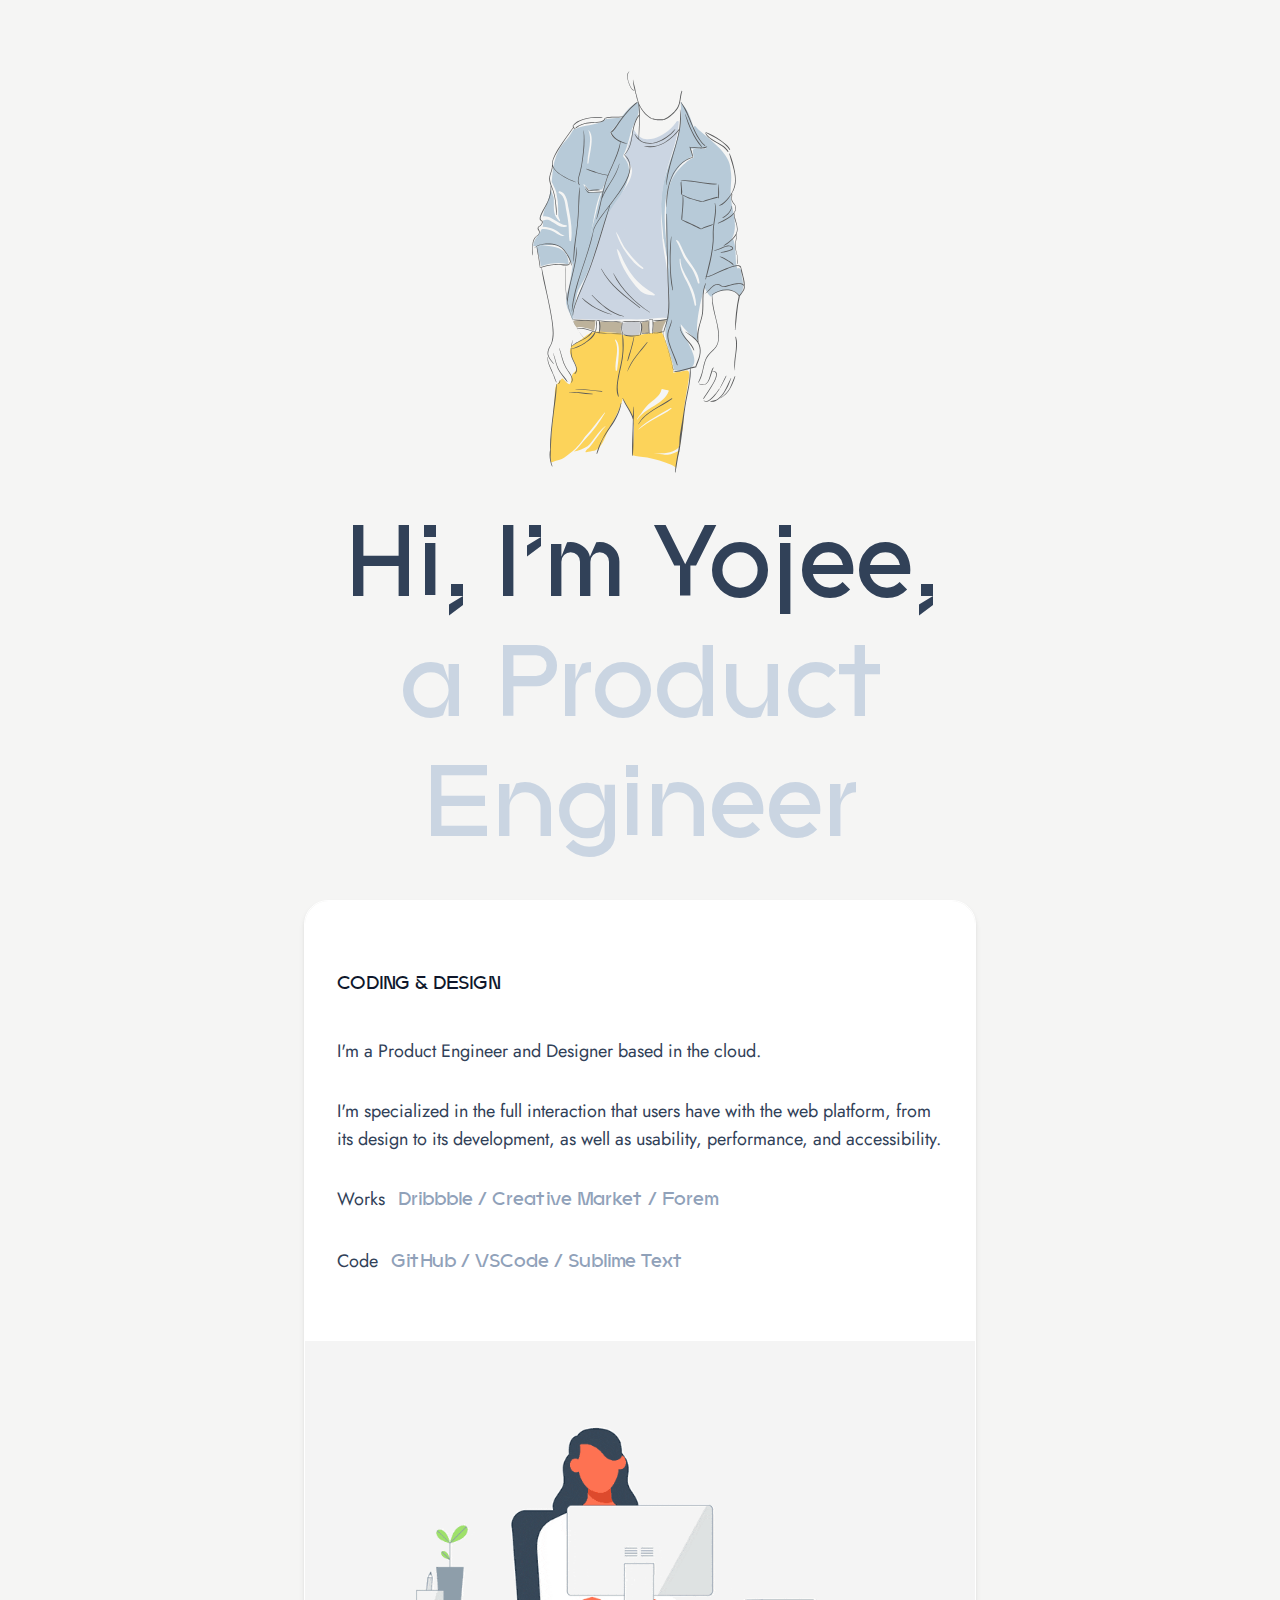
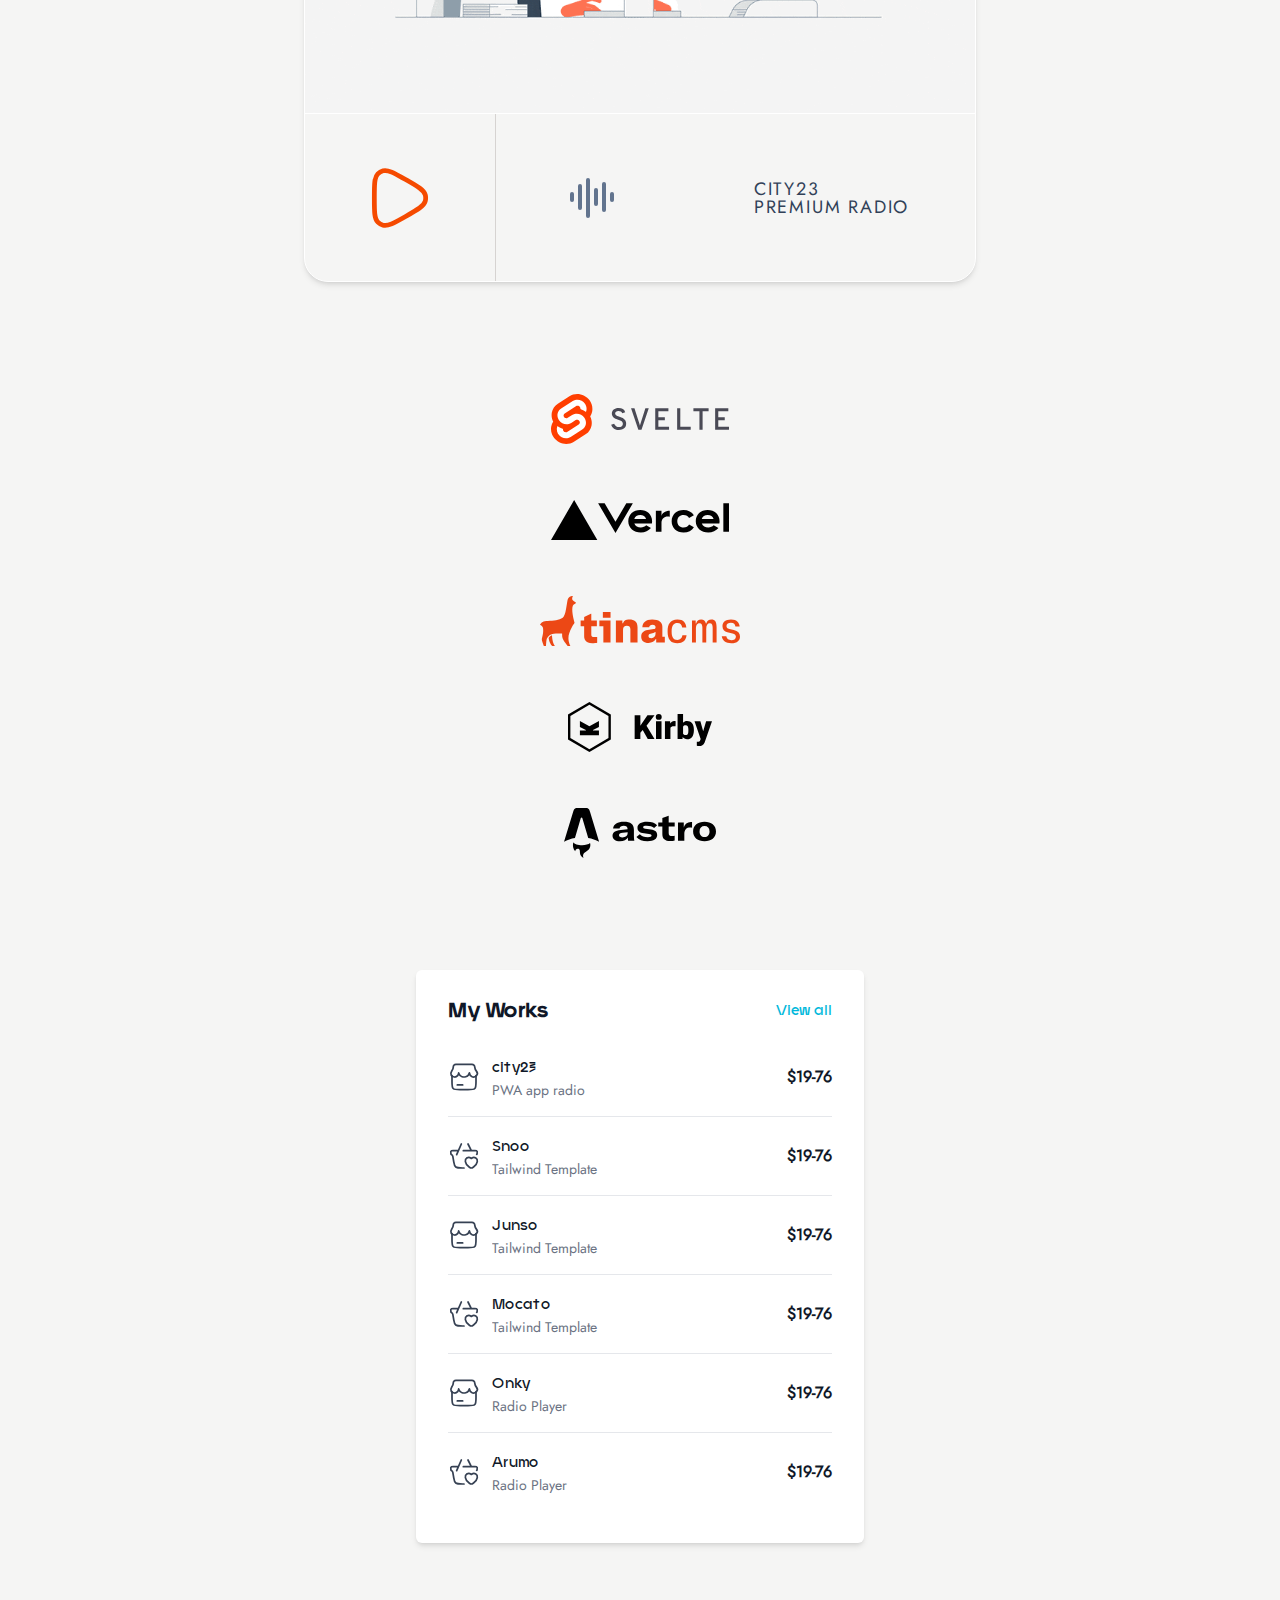
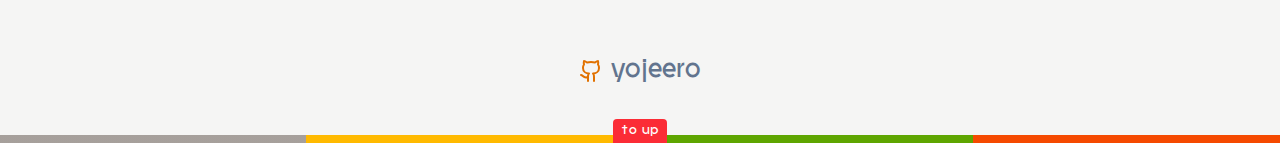
==== commit 5d2c29c8: "new" ====
--- a/index.html
+++ b/index.html
@@ -14,7 +14,7 @@
 
     <meta name="p:domain_verify" content="00cc6676e048be4ff7df26f21c56135b"/>
 
-    <link rel="icon" type="image/svg+xml" href="./images/fav.svg">
+    <link rel="icon" href="images/fav.svg" type="svg+xml" sizes="any">
 
     <!-- STYLE CSS -->
   <link rel="stylesheet" href="./css/style.css">
@@ -81,8 +81,8 @@
 
         <!-- SHOT -->
         <div class="grid w-full overflow-hidden place-content-center bg-stone-50">     
-          <img class="object-cover w-[50vh]" src="./images/talk.svg" alt="">
-          <!-- <img class="object-cover w-[50vh]" src="./images/desk.gif" alt=""> -->
+          <!-- <img class="object-cover w-[50vh]" src="./images/talk.svg" alt=""> -->
+          <img class="object-cover w-full" src="./images/desk.gif" alt="">
         </div>
 
         <!-- PLAYER -->
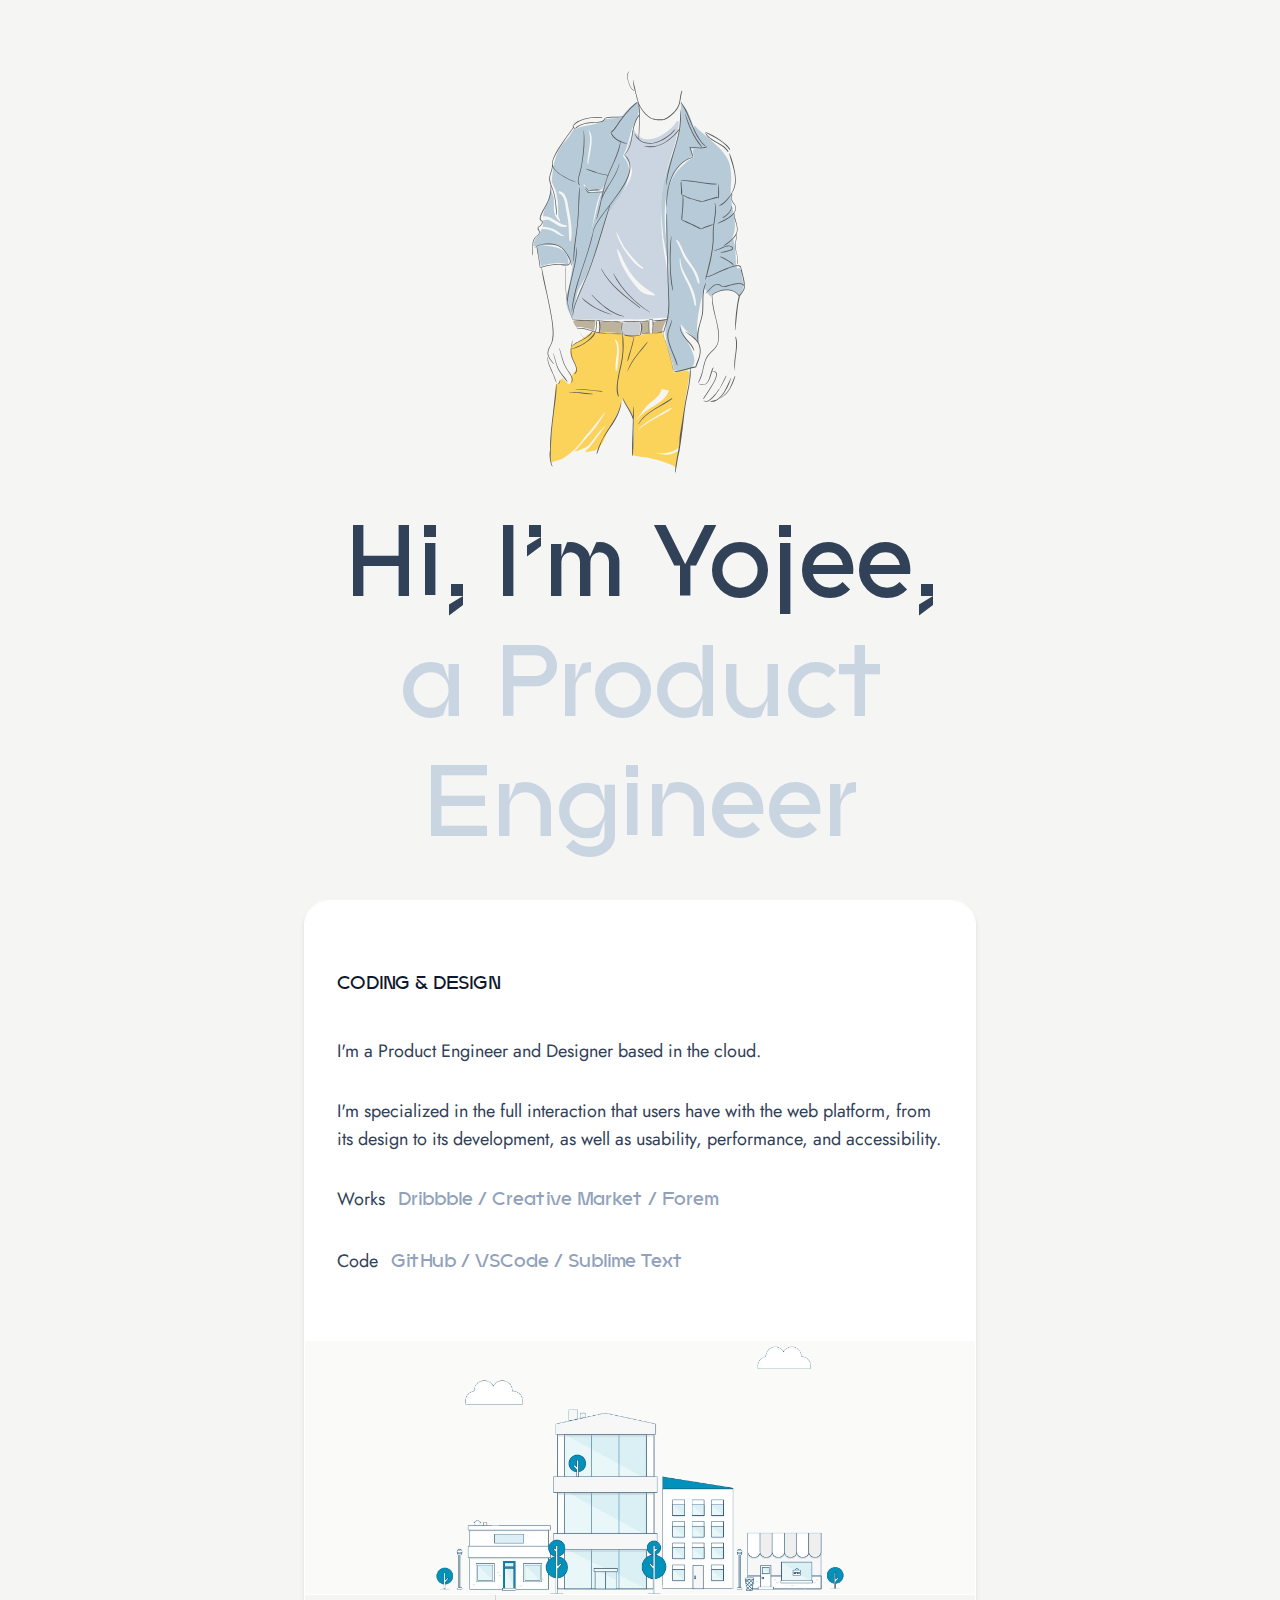
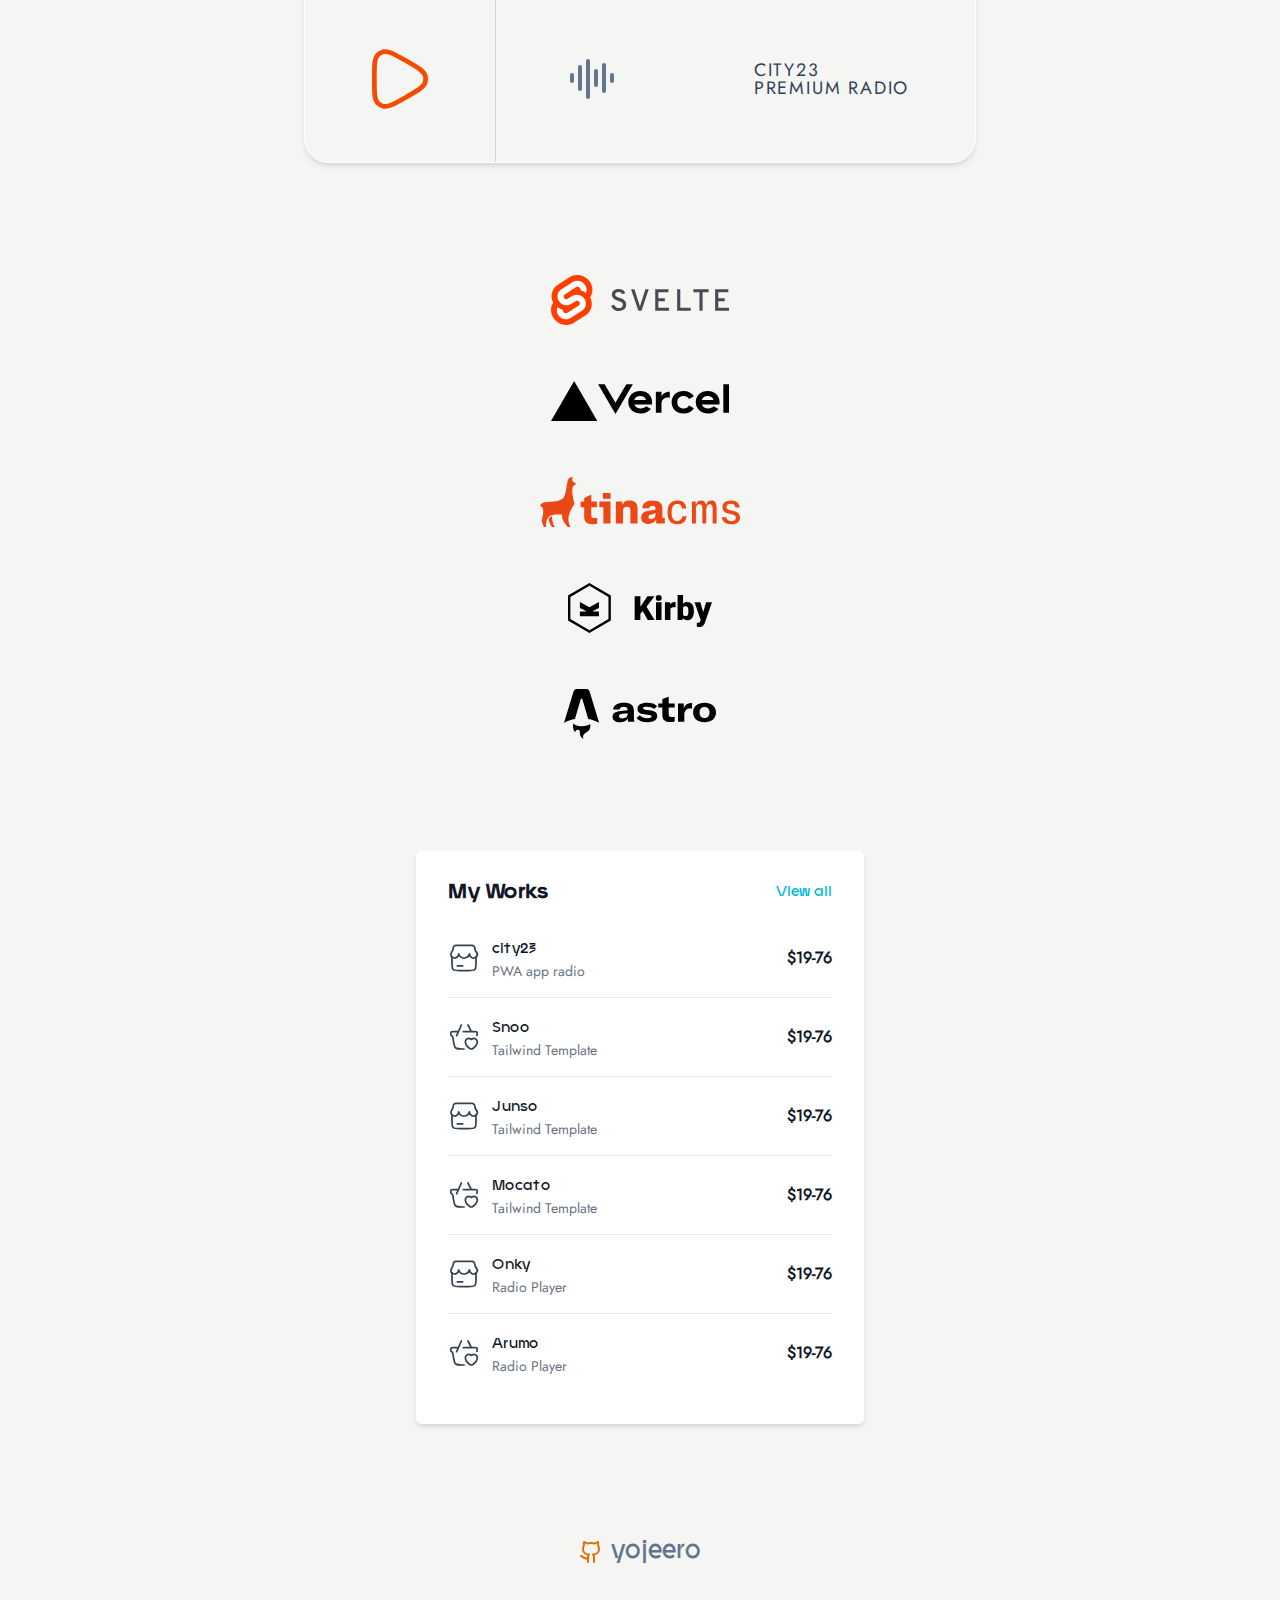
==== commit 8ba464b1: "new" ====
--- a/index.html
+++ b/index.html
@@ -80,9 +80,8 @@
         </div>
 
         <!-- SHOT -->
-        <div class="grid w-full overflow-hidden place-content-center bg-stone-50">     
-          <!-- <img class="object-cover w-[50vh]" src="./images/talk.svg" alt=""> -->
-          <img class="object-cover w-full" src="./images/desk.gif" alt="">
+        <div class="grid w-full overflow-hidden place-content-center bg-stone-50">           
+          <img class="object-cover w-[50vh]" src="./images/city.webp" alt="">
         </div>
 
         <!-- PLAYER -->
